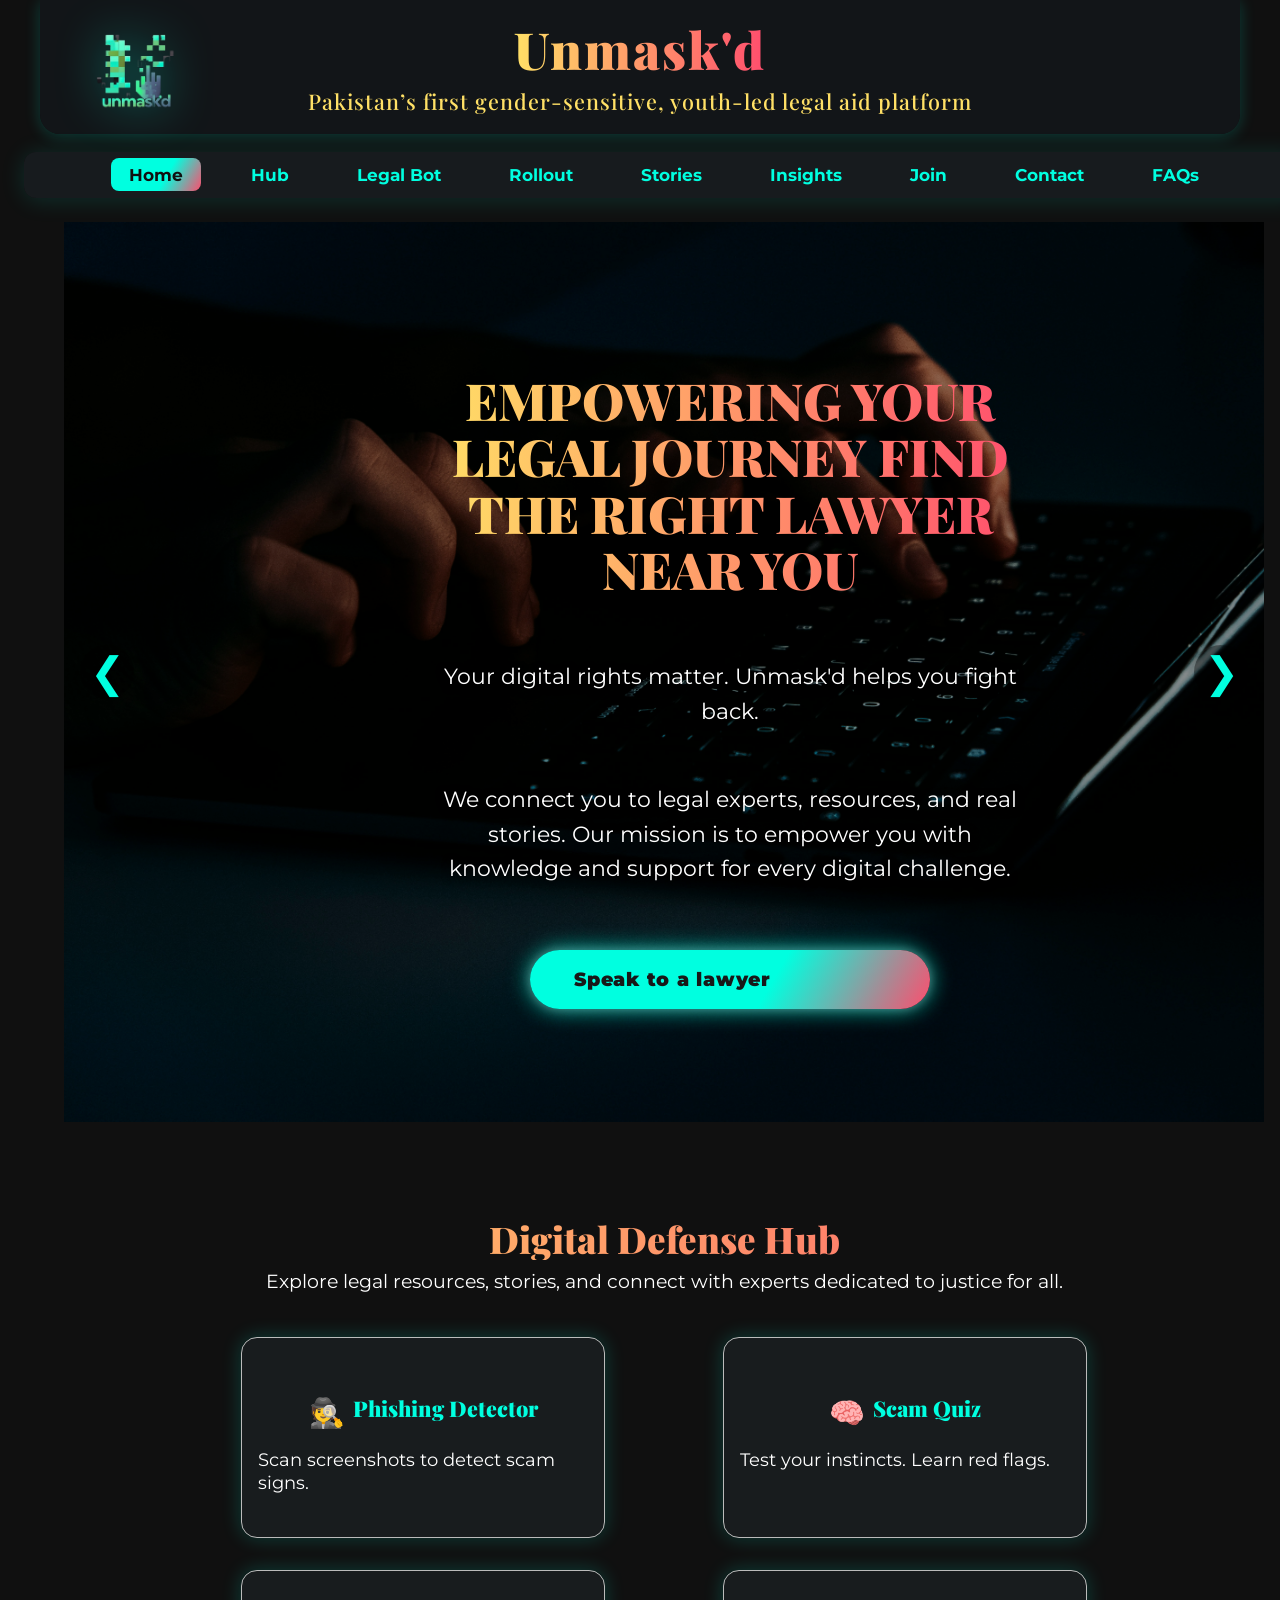
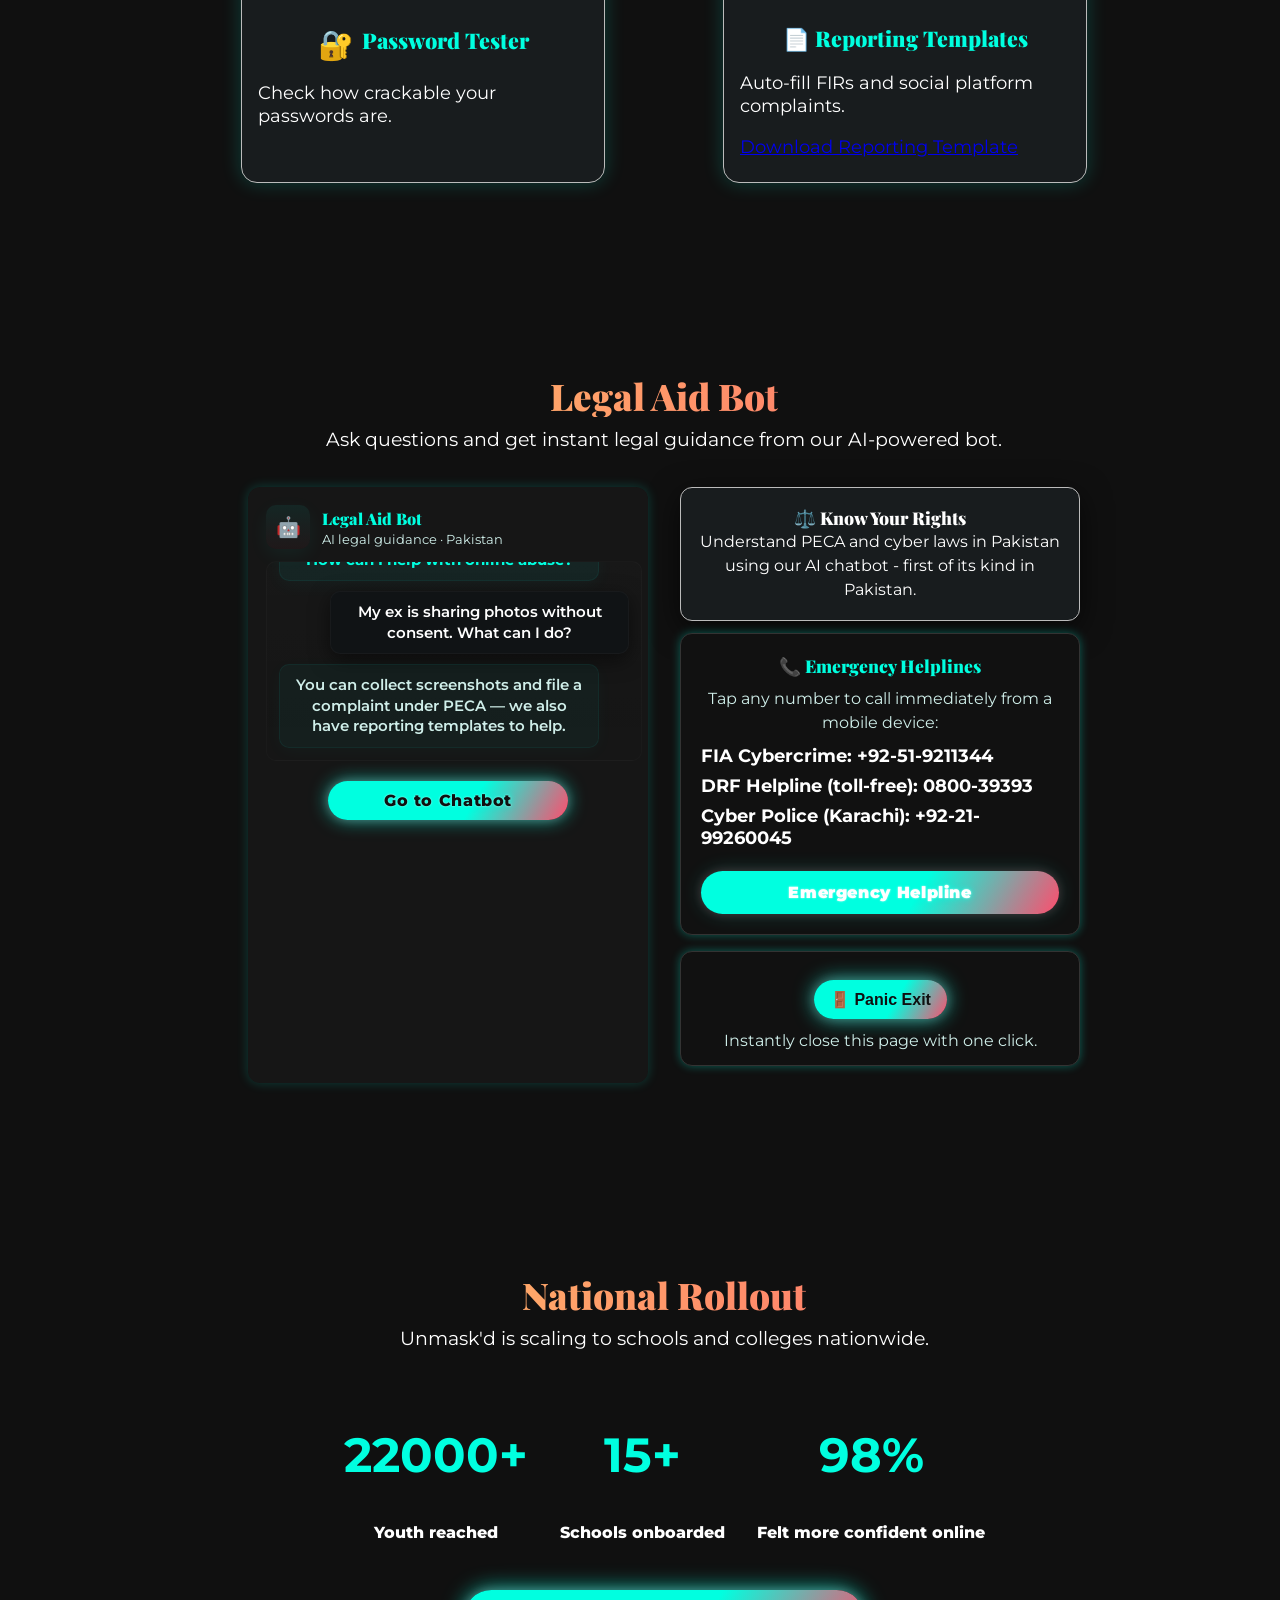
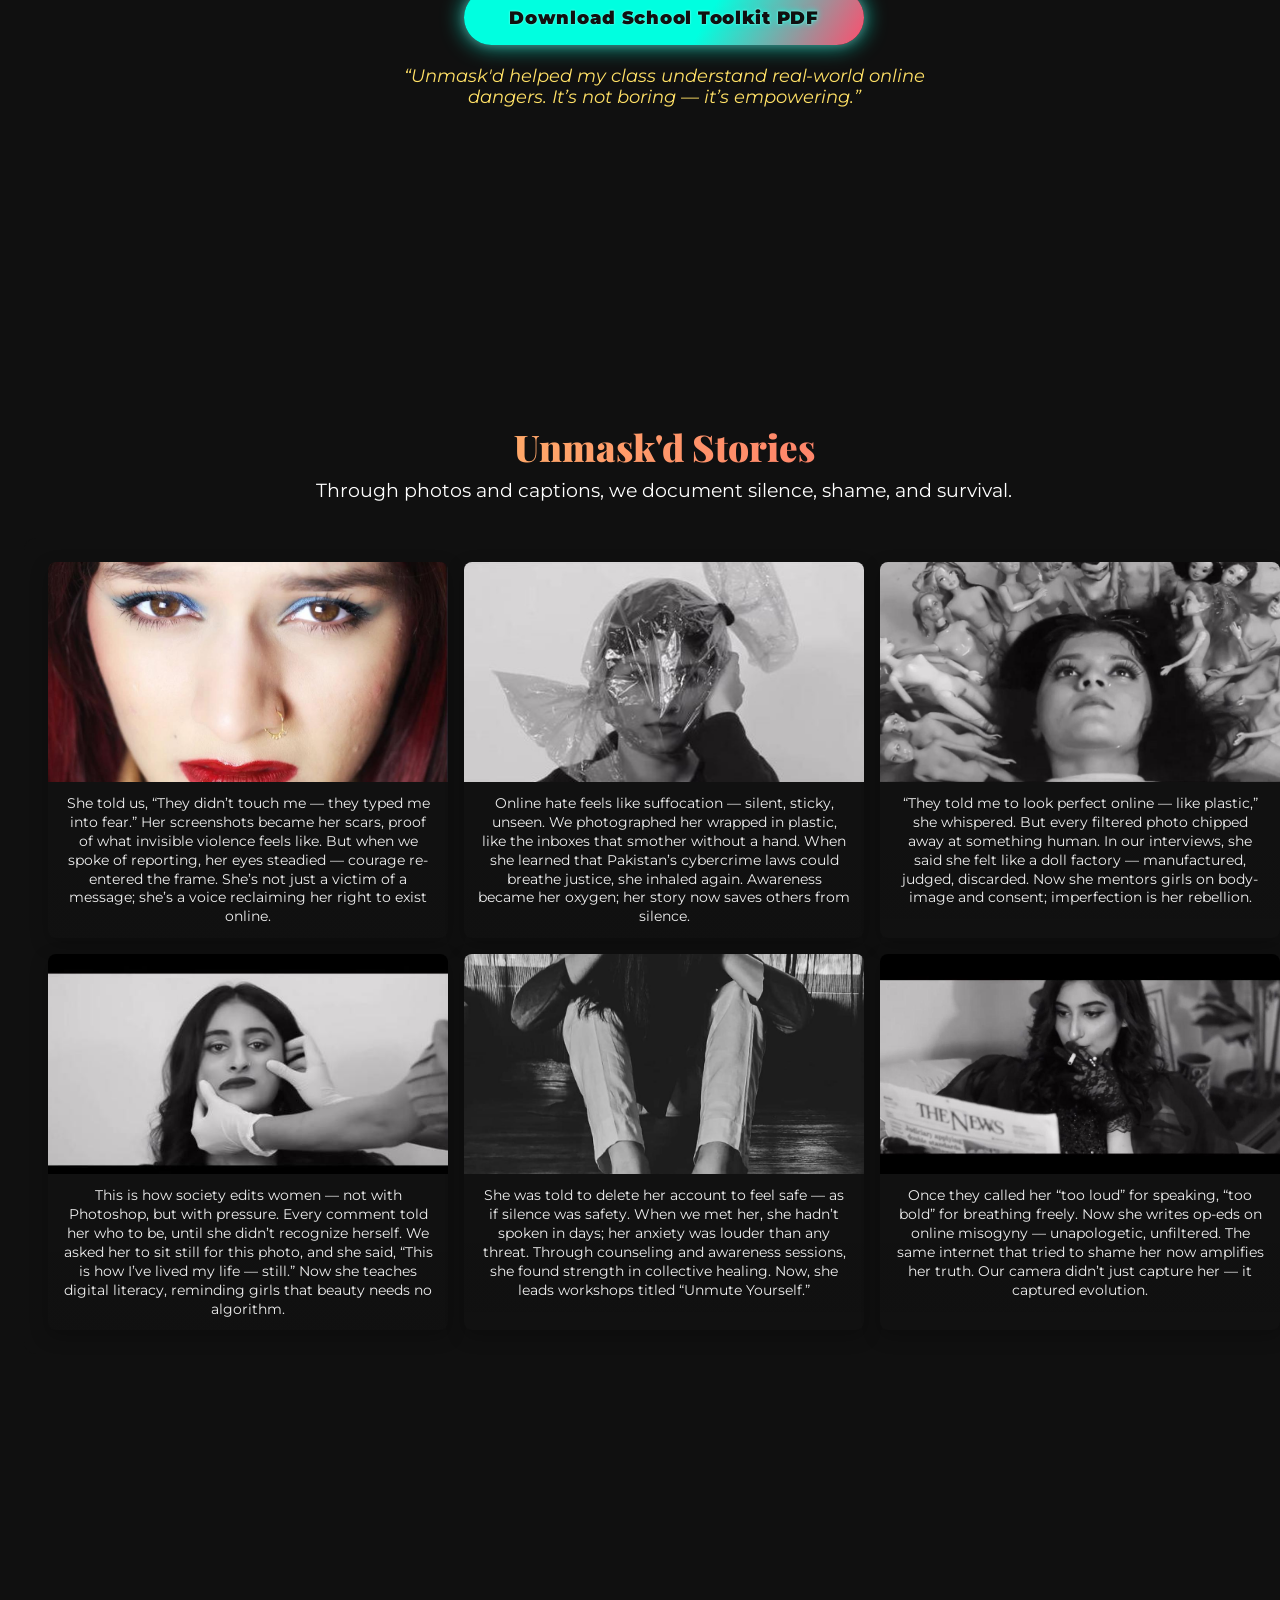
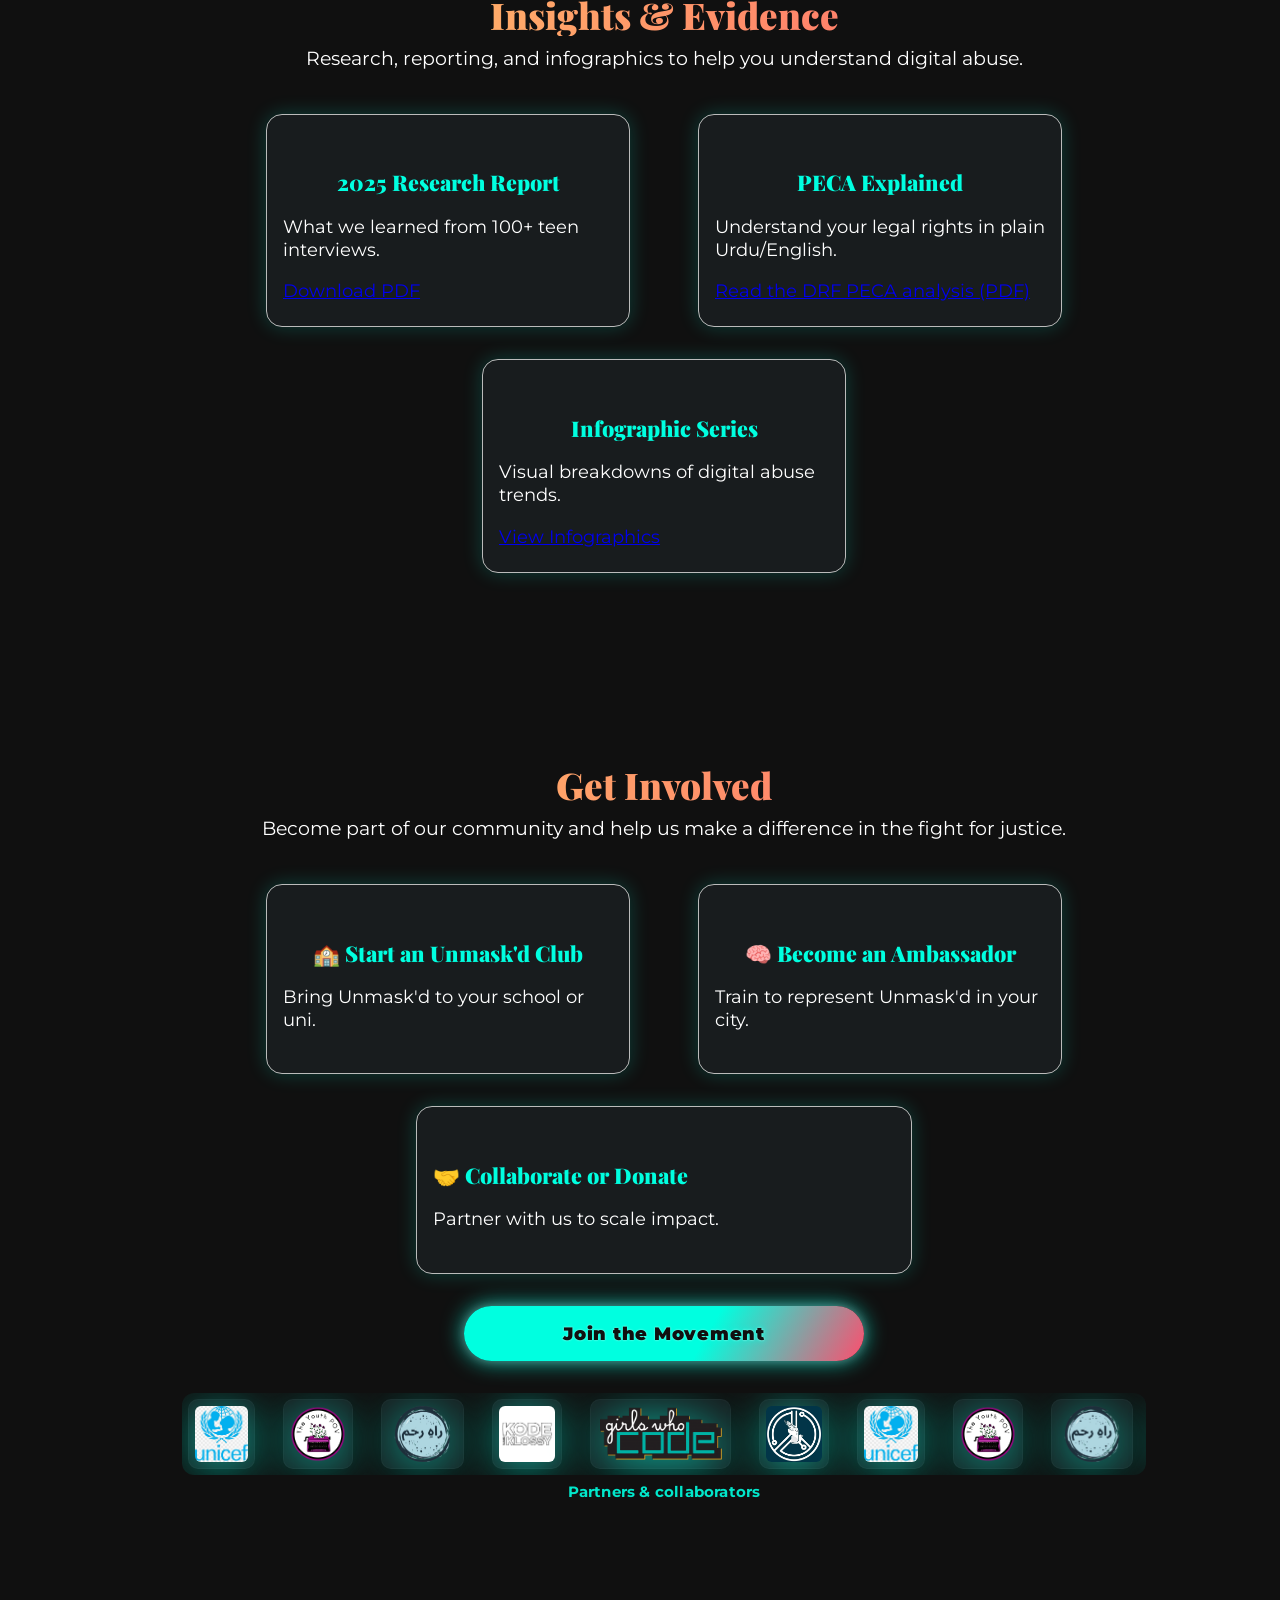
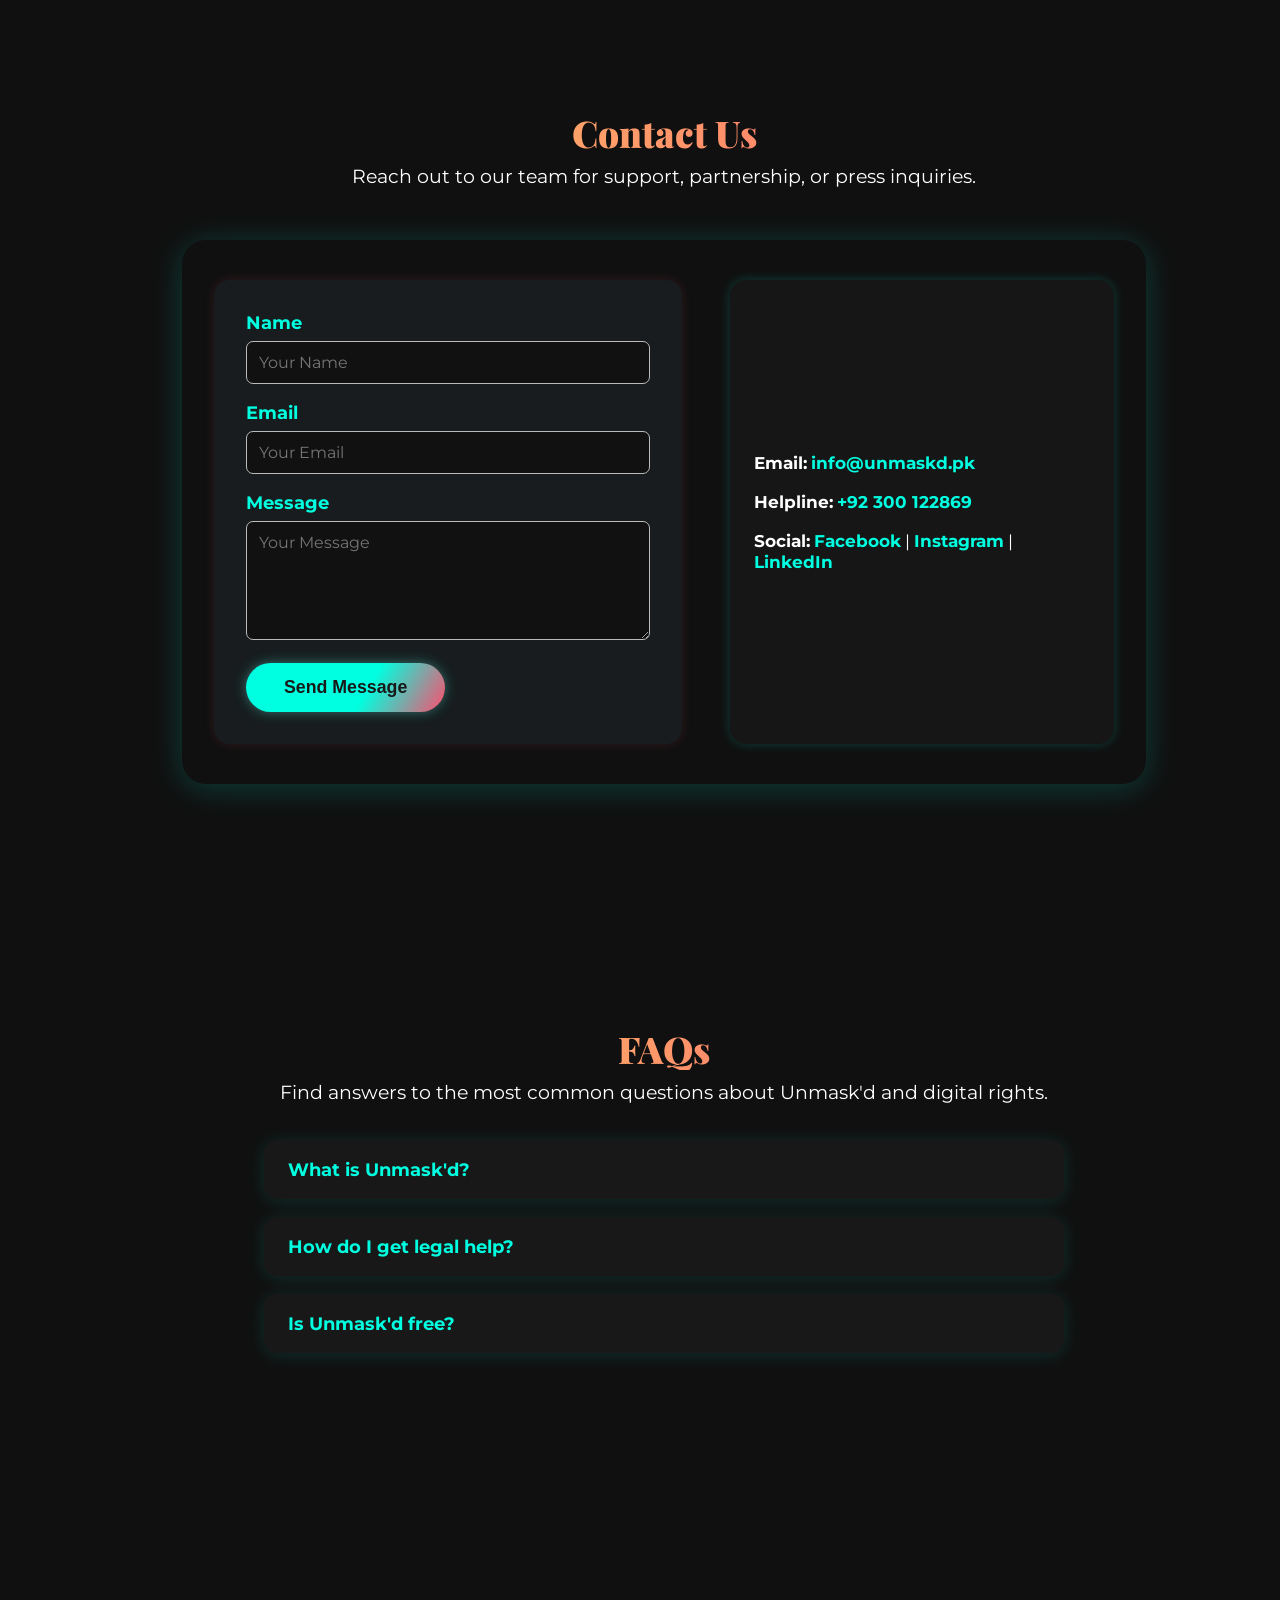
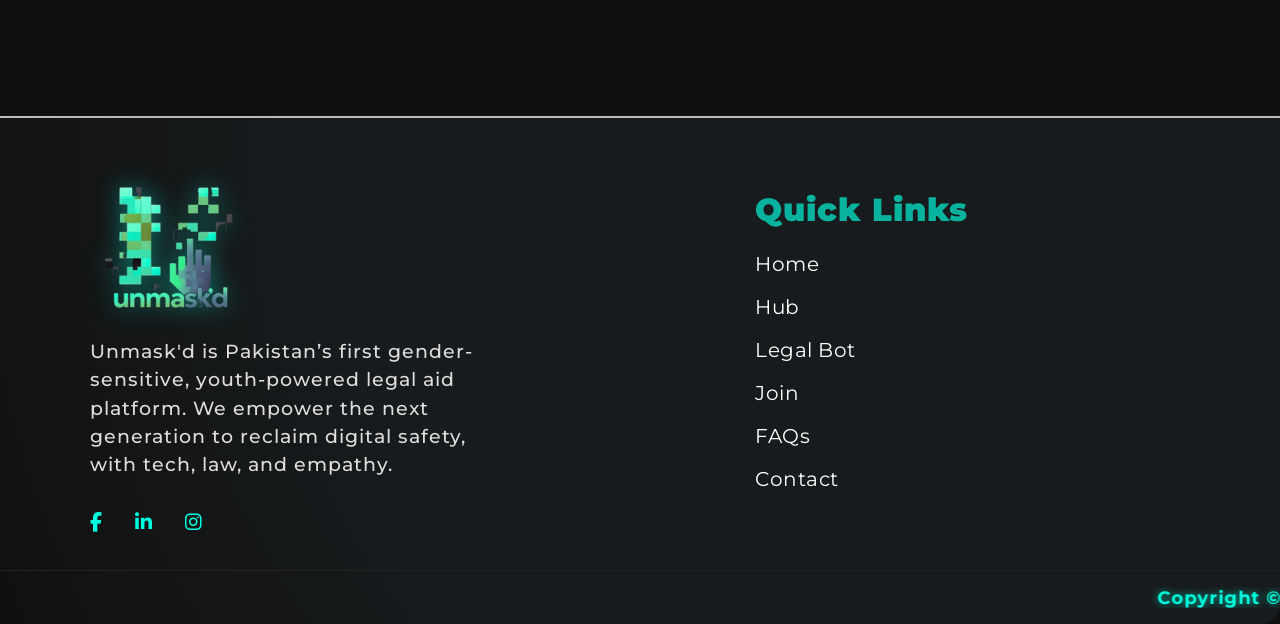
==== index.html @ ed6c78fd "Update index.html" ====
<!DOCTYPE html>
<html lang="en">
<head>
  <meta charset="UTF-8">
  <title>Unmask'd — Pakistan's Youth Legal Aid Platform</title>
  <meta name="viewport" content="width=device-width, initial-scale=1.0">
  <meta name="description" content="Unmask'd is Pakistan’s first gender-sensitive, youth-powered legal aid platform fighting online abuse through tools, law, and empathy.">
  <link href="https://fonts.googleapis.com/css2?family=Montserrat:wght@900;700&family=Open+Sans:wght@400;700&family=Playfair+Display:wght@700;900&display=swap" rel="stylesheet">
  <link rel="stylesheet" href="style.css">
  <link rel="icon" type="image/png" href="favicon.png">
  <link rel="stylesheet" href="https://cdnjs.cloudflare.com/ajax/libs/font-awesome/6.4.0/css/all.min.css">

  <!-- Inline styles for the Stories gallery & lightbox (keeps changes local to this file) -->
  <style>
    /* Gallery grid (3x3 visual layout but with however many items provided) */
    .story-gallery {
      margin: 24px 0 48px;
    }
    .gallery-grid {
      display: grid;
      grid-template-columns: repeat(3, 1fr);
      gap: 16px;
      align-items: stretch;
    }
    .gallery-item {
      background: #111;
      color: #fff;
      border-radius: 8px;
      overflow: hidden;
      display: flex;
      flex-direction: column;
      box-shadow: 0 6px 18px rgba(0,0,0,0.25);
    }
    .gallery-thumb {
      display: block;
      width: 100%;
      height: 220px;
      object-fit: cover;
      cursor: zoom-in;
      background: #222;
    }
    .gallery-caption {
      padding: 12px 14px;
      font-size: 14px;
      line-height: 1.35;
      background: linear-gradient(180deg, rgba(0,0,0,0.02), rgba(0,0,0,0.04));
      color: #eee;
    }
    .gallery-item .meta {
      margin-top: 8px;
      font-size: 13px;
      color: #dcdcdc;
    }

    /* Lightbox/modal */
    .gallery-modal {
      position: fixed;
      inset: 0;
      display: none;
      align-items: center;
      justify-content: center;
      background: rgba(0,0,0,0.85);
      z-index: 1200;
      padding: 24px;
    }
    .gallery-modal.show { display: flex; }
    .gallery-modal-content {
      max-width: 1100px;
      width: 100%;
      background: #0b0b0b;
      border-radius: 10px;
      overflow: hidden;
      box-shadow: 0 10px 40px rgba(0,0,0,0.6);
      color: #fff;
      display: flex;
      flex-direction: column;
      max-height: 92vh;
    }
    .gallery-modal-media {
      background: #000;
      display: flex;
      align-items: center;
      justify-content: center;
      flex: 1 1 auto;
      min-height: 320px;
    }
    .gallery-modal-media img {
      max-width: 100%;
      max-height: 80vh;
      object-fit: contain;
      display: block;
    }
    .gallery-modal-footer {
      padding: 14px 16px;
      background: linear-gradient(180deg, rgba(255,255,255,0.02), rgba(255,255,255,0.01));
      display: flex;
      align-items: center;
      justify-content: space-between;
      gap: 12px;
    }
    .gallery-modal-caption {
      font-size: 15px;
      line-height: 1.4;
      color: #f3f3f3;
      flex: 1 1 auto;
    }
    .gallery-modal-controls {
      display: flex;
      align-items: center;
      gap: 8px;
    }
    .btn-ghost {
      background: transparent;
      border: 1px solid rgba(255,255,255,0.08);
      color: #fff;
      padding: 8px 10px;
      border-radius: 6px;
      cursor: pointer;
      font-size: 14px;
    }
    .btn-ghost:focus { outline: 2px solid #9bd3ff; outline-offset: 2px; }

    @media (max-width: 900px) {
      .gallery-thumb { height: 160px; }
      .gallery-grid { gap: 12px; }
    }
    @media (max-width: 640px) {
      .gallery-grid { grid-template-columns: repeat(1, 1fr); }
      .gallery-thumb { height: 260px; }
    }
  </style>
</head>
<body>
  <!-- HEADER -->
  <header class="byteback-header">
    <img src="images/new logo.png" alt="Unmask'd Logo" class="header-logo">
    <div class="header-title-block">
      <div class="header-title">
        <span class="title-gradient">Unmask'd</span>
      </div>
      <div class="header-tagline">
        Pakistan’s first gender-sensitive, youth-led legal aid platform
      </div>
    </div>
  </header>

  <div class="container">
    <nav>
      <ul>
        <li><a href="#home" class="active">Home</a></li>
        <li><a href="#hub">Hub</a></li>
        <li><a href="#legal">Legal Bot</a></li>
        <li><a href="#rollout">Rollout</a></li>
        <li><a href="#stories">Stories</a></li>
        <li><a href="#insights">Insights</a></li>
        <li><a href="#join">Join</a></li>
        <li><a href="#contact">Contact</a></li>
        <li><a href="#faqs">FAQs</a></li>
      </ul>
    </nav>

    <!-- HERO SLIDESHOW SECTION -->
    <section id="home" class="hero-slideshow-section">
      <div class="hero-slideshow" aria-roledescription="carousel">
        <div class="hero-slide active" role="group" aria-label="slide 1">
          <div class="slide-bg" style="background-image: url('images/keyboard.jpg');"></div>
          <div class="slide-content">
            <h1 class="slide-title glide-bottom">EMPOWERING YOUR LEGAL JOURNEY FIND THE RIGHT LAWYER NEAR YOU</h1>
            <p class="slide-desc glide-bottom">Your digital rights matter. Unmask'd helps you fight back.</p>
            <p class="slide-desc glide-bottom">We connect you to legal experts, resources, and real stories. Our mission is to empower you with knowledge and support for every digital challenge.</p>
            <a href="#legal" class="slide-cta glide-bottom">Speak to a lawyer</a>
          </div>
        </div>

        <div class="hero-slide" role="group" aria-label="slide 2">
          <div class="slide-bg" style="background-image: url('images/hacker.jpg');"></div>
          <div class="slide-content">
            <h1 class="slide-title glide-bottom">JUSTICE FOR ALL SUPPORT FOR THE VULNERABLE</h1>
            <p class="slide-desc glide-bottom">Our Legal Bot is here to help you 24/7.</p>
            <p class="slide-desc glide-bottom">Unmask'd ensures every voice is heard and every concern is addressed, no matter your background.</p>
            <a href="#hub" class="slide-cta glide-bottom">Visit the Defense Hub</a>
          </div>
        </div>

        <div class="hero-slide" role="group" aria-label="slide 3">
          <div class="slide-bg" style="background-image: url('images/slut.jpg');"></div>
          <div class="slide-content">
            <h1 class="slide-title glide-bottom">CONNECT WITH EXPERTS GET FREE LEGAL HELP</h1>
            <p class="slide-desc glide-bottom">We support you through empathy, not judgment.</p>
            <p class="slide-desc glide-bottom">Whether it's cyber harassment or digital fraud, Unmask'd is by your side.</p>
            <a href="#legal" class="slide-cta glide-bottom">Use the Legal Aid Bot</a>
          </div>
        </div>

        <div class="hero-slide" role="group" aria-label="slide 4">
          <div class="slide-bg" style="background-image: url('images/harassment.jpg');"></div>
          <div class="slide-content">
            <h1 class="slide-title glide-bottom">TAKE ACTION TODAY DEFEND YOUR RIGHTS</h1>
            <p class="slide-desc glide-bottom">You are not alone. Get the support you deserve.</p>
            <p class="slide-desc glide-bottom">Our community stands strong together, fighting for justice and digital safety.</p>
            <a href="#join" class="slide-cta glide-bottom">Get Help</a>
          </div>
        </div>

        <button class="slide-arrow prev" aria-label="Previous slide">&#10094;</button>
        <button class="slide-arrow next" aria-label="Next slide">&#10095;</button>
      </div>
    </section>
    <!-- END HERO -->

    <!-- Digital Defense Hub -->
    <section id="hub">
      <h1 class="main-heading glide-bottom">Digital Defense Hub</h1>
      <div class="hero-intro-wide glide-bottom">Explore legal resources, stories, and connect with experts dedicated to justice for all.</div>
      <div class="tool-card-grid four">
        <a href="https://ctrlaltsafephish.streamlit.app/" target="_blank" rel="noopener noreferrer" class="tool-card-link" aria-label="Open Phishing Detector (external)">
          <h3><span class="icon">🕵️</span>Phishing Detector</h3>
          <p>Scan screenshots to detect scam signs.</p>
        </a>
        <a href="https://zehrahminal.github.io/Unmask-d-Quiz/" target="_blank" rel="noopener noreferrer" class="tool-card-link" aria-label="Open Scam Quiz (external)">
          <h3><span class="icon">🧠</span>Scam Quiz</h3>
          <p>Test your instincts. Learn red flags.</p>
        </a>
<!-- Replace the existing Password Tester card -->
<a href="passwordtester.html" class="tool-card-link" aria-label="Open Password Tester">
  <h3><span class="icon">🔐</span>Password Tester</h3>
  <p>Check how crackable your passwords are.</p>
</a>        <div class="tool-card">
          <h3>📄 Reporting Templates</h3>
          <p>Auto-fill FIRs and social platform complaints.</p>
          <a href="Unmask%E2%80%99d%20Reporting%20Template.pdf"
             download="Unmask’d Reporting Template.pdf"
             class="download-btn">
            Download Reporting Template
          </a>
        </div>
      </div>
    </section>

    <!-- Legal Aid Bot -->
    <section id="legal">
      <h1 class="main-heading glide-bottom">Legal Aid Bot</h1>
      <div class="hero-intro-wide glide-bottom">Ask questions and get instant legal guidance from our AI-powered bot.</div>
      <div style="display:flex; flex-wrap:wrap; gap:32px; justify-content:center;">
<!-- Replace the original placeholder div:
     <div style="flex:1;min-width:280px;max-width:400px;background:#161616;border-radius:12px;padding:20px;box-shadow:0 0 12px #00ffe033;text-align:center;">[Chatbot Placeholder]</div>
     with the block below (keeps the same outer sizing so it fits exactly). -->
<div class="chatbot-preview glide-bottom" aria-label="Legal Aid Chatbot preview" style="flex:1;min-width:280px;max-width:400px;background:#161616;border-radius:12px;padding:12px;box-shadow:0 0 12px #00ffe033;text-align:center;box-sizing:border-box;">
  <div class="chatbot-header" aria-hidden="true" style="display:flex;align-items:center;gap:12px;width:100%;padding:6px 6px 2px 6px;box-sizing:border-box;">
    <div class="chatbot-avatar" aria-hidden="true">🤖</div>
    <div style="text-align:left;flex:1;">
      <div style="font-family:var(--ivy-serif);font-weight:900;color:var(--neon-mint);font-size:1rem;">Legal Aid Bot</div>
      <div style="font-size:0.82rem;color:#cfeee9;margin-top:2px;">AI legal guidance · Pakistan</div>
    </div>
  </div>

  <div class="chatbot-window" role="region" aria-label="Chat preview" style="margin:10px 6px;padding:12px;background:linear-gradient(180deg, rgba(255,255,255,0.01), rgba(255,255,255,0.00));border-radius:10px;border:1px solid rgba(255,255,255,0.02);width:100%;height:200px;box-sizing:border-box;overflow:hidden;">
    <div class="chatbot-messages" aria-hidden="true" style="display:flex;flex-direction:column;gap:10px;height:100%;justify-content:flex-end;">
      <div class="chatbot-message bot" style="display:flex;justify-content:flex-start;">
        <div class="msg" style="max-width:84%;background:rgba(0,255,224,0.06);border:1px solid rgba(0,255,224,0.06);padding:10px 12px;border-radius:10px;color:var(--neon-mint);font-weight:700;font-family:var(--ivy-sans);box-shadow:0 4px 18px rgba(0,255,224,0.04);">
          Hello — I’m Unmask'd Legal Aid Bot. How can I help with online abuse?
        </div>
      </div>

      <div class="chatbot-message user" style="display:flex;justify-content:flex-end;">
        <div class="msg" style="max-width:78%;background:#101315;border:1px solid rgba(255,255,255,0.03);padding:10px 12px;border-radius:10px;color:#fff;font-weight:600;font-family:var(--ivy-sans);box-shadow:0 6px 20px rgba(0,0,0,0.5);">
          My ex is sharing photos without consent. What can I do?
        </div>
      </div>

      <div class="chatbot-message bot" style="display:flex;justify-content:flex-start;">
        <div class="msg" style="max-width:84%;background:rgba(0,255,224,0.04);border:1px solid rgba(0,255,224,0.06);padding:10px 12px;border-radius:10px;color:var(--muted, #cfeee9);font-weight:600;font-family:var(--ivy-sans);box-shadow:0 4px 18px rgba(0,255,224,0.03);">
          You can collect screenshots and file a complaint under PECA — we also have reporting templates to help.
        </div>
      </div>
    </div>
  </div>

  <a class="chatbot-cta hero-btn-neon" href="https://zehrahminall.pythonanywhere.com/" target="_blank" rel="noopener noreferrer" style="display:inline-block;margin:10px auto 6px;max-width:240px;width:86%;padding:10px 14px;font-size:0.98rem;">Go to Chatbot</a>
</div>
        <div style="flex:1;min-width:280px;max-width:400px;">
<!-- Replace the existing Know Your Rights info-card in the #legal section with this anchor-card.
     This makes the whole card link to the FIA Cybercrime Portal and opens in a new tab. -->
<a href="https://complaint.fia.gov.pk/" target="_blank" rel="noopener noreferrer" class="info-card know-rights" aria-label="Open FIA Cybercrime Portal">
  <h4 class="glide-bottom">⚖️ Know Your Rights</h4>
  <p>Understand PECA and cyber laws in Pakistan using our AI chatbot - first of its kind in Pakistan.</p>
</a>
          <!-- Emergency Helplines (clickable tel: links) -->
          <div class="info-card helplines-card">
            <h4 class="glide-bottom">📞 Emergency Helplines</h4>
            <p>Tap any number to call immediately from a mobile device:</p>

            <ul class="helpline-list">
              <li><a href="tel:+92519211344" aria-label="Call FIA Cybercrime">FIA Cybercrime: +92-51-9211344</a></li>
              <li>
                <a href="tel:080039393" aria-label="Call DRF Helpline (toll free)">DRF Helpline (toll-free): 0800-39393</a>
              </li>
              <li><a href="tel:+922199260045" aria-label="Call Cyber Police Karachi">Cyber Police (Karachi): +92-21-99260045</a></li>
            </ul>

            <a href="tel:+92519211344" class="hero-btn-neon helpline-cta" aria-label="Call FIA Cybercrime now">Emergency Helpline</a>
          </div>

          <!-- Panic Exit -->
          <div class="info-card panic-card">
            <button id="panicExitBtn" class="panic-btn glide-bottom" title="Instantly exit this page">🚪 Panic Exit</button>
            <p>Instantly close this page with one click.</p>
          </div>
        </div>
      </div>
    </section>

    <!-- Rollout -->
    <section id="rollout">
      <h1 class="main-heading glide-bottom">National Rollout</h1>
      <div class="hero-intro-wide glide-bottom">Unmask'd is scaling to schools and colleges nationwide.</div>
      <div class="impact-stats">
        <div class="stat-block">
  <h2 class="glide-bottom"><span class="count-up" data-target="22000">0</span>+</h2>
  <p>Youth reached</p>
</div>

<div class="stat-block">
  <h2 class="glide-bottom"><span class="count-up" data-target="15">0</span>+</h2>
  <p>Schools onboarded</p>
</div>

<div class="stat-block">
  <h2 class="glide-bottom"><span class="count-up" data-target="98">0</span>%</h2>
  <p>Felt more confident online</p>
</div>

      </div>
      <a href="Unmask%27d%20Toolkit.pdf" download="Unmask'd Toolkit.pdf" class="hero-btn-neon glide-bottom">Download School Toolkit PDF</a>
      <div class="testimonial glide-bottom">“Unmask'd helped my class understand real-world online dangers. It’s not boring — it’s empowering.”</div>
    </section>

    <!-- Stories -->
    <section id="stories">
      <h1 class="main-heading glide-bottom">Unmask'd Stories</h1>
      <div class="hero-intro-wide glide-bottom">Through photos and captions, we document silence, shame, and survival.</div>

      <!-- Gallery grid - order follows the images & captions provided (six items) -->
      <div class="story-gallery glide-bottom" aria-label="Unmask'd Stories gallery">
        <div class="gallery-grid" role="list">
          <!-- 1 -->
          <div class="gallery-item" role="listitem">
            <img class="gallery-thumb" src="images/affected.jpeg" alt="Her screenshots became her scars" data-index="0" />
            <div class="gallery-caption">
              She told us, “They didn’t touch me — they typed me into fear.”
              Her screenshots became her scars, proof of what invisible violence feels like.
              But when we spoke of reporting, her eyes steadied — courage re-entered the frame.
              She’s not just a victim of a message; she’s a voice reclaiming her right to exist online.
            </div>
          </div>

          <!-- 2 (space in filename URL-encoded) -->
          <div class="gallery-item" role="listitem">
            <img class="gallery-thumb" src="images/candy%20wrapper.jpeg" alt="Photographed wrapped in plastic to show suffocation of online hate" data-index="1" />
            <div class="gallery-caption">
              Online hate feels like suffocation — silent, sticky, unseen.
              We photographed her wrapped in plastic, like the inboxes that smother without a hand.
              When she learned that Pakistan’s cybercrime laws could breathe justice, she inhaled again.
              Awareness became her oxygen; her story now saves others from silence.
            </div>
          </div>

          <!-- 3 -->
          <div class="gallery-item" role="listitem">
            <img class="gallery-thumb" src="images/dolls.jpeg" alt="She felt like a manufactured doll" data-index="2" />
            <div class="gallery-caption">
              “They told me to look perfect online — like plastic,” she whispered.
              But every filtered photo chipped away at something human.
              In our interviews, she said she felt like a doll factory — manufactured, judged, discarded.
              Now she mentors girls on body-image and consent; imperfection is her rebellion.
            </div>
          </div>

          <!-- 4 -->
          <div class="gallery-item" role="listitem">
            <img class="gallery-thumb" src="images/during.jpeg" alt="This is how society edits women" data-index="3" />
            <div class="gallery-caption">
              This is how society edits women — not with Photoshop, but with pressure.
              Every comment told her who to be, until she didn’t recognize herself.
              We asked her to sit still for this photo, and she said, “This is how I’ve lived my life — still.”
              Now she teaches digital literacy, reminding girls that beauty needs no algorithm.
            </div>
          </div>

          <!-- 5 (space in filename URL-encoded) -->
          <div class="gallery-item" role="listitem">
            <img class="gallery-thumb" src="images/affected%202.jpeg" alt="She was told to delete her account to feel safe" data-index="4" />
            <div class="gallery-caption">
              She was told to delete her account to feel safe — as if silence was safety.
              When we met her, she hadn’t spoken in days; her anxiety was louder than any threat.
              Through counseling and awareness sessions, she found strength in collective healing.
              Now, she leads workshops titled “Unmute Yourself.”
            </div>
          </div>

          <!-- 6 -->
          <div class="gallery-item" role="listitem">
            <img class="gallery-thumb" src="images/feminist.jpeg" alt="She now writes op-eds on online misogyny" data-index="5" />
            <div class="gallery-caption">
              Once they called her “too loud” for speaking, “too bold” for breathing freely.
              Now she writes op-eds on online misogyny — unapologetic, unfiltered.
              The same internet that tried to shame her now amplifies her truth.
              Our camera didn’t just capture her — it captured evolution.
            </div>
          </div>
        </div>
      </div>
    </section>

    <!-- Insights -->
    <section id="insights">
      <h1 class="main-heading glide-bottom">Insights & Evidence</h1>
      <div class="hero-intro-wide glide-bottom">Research, reporting, and infographics to help you understand digital abuse.</div>

      <div class="tool-card-grid four">
        <div class="tool-card">
          <h3>2025 Research Report</h3>
          <p>What we learned from 100+ teen interviews.</p>
          <a href="Unmask%27d%20Research.pdf" download="Unmask'd Research.pdf" class="download-btn">Download PDF</a>
        </div>

        <div class="tool-card">
          <h3>PECA Explained</h3>
          <p>Understand your legal rights in plain Urdu/English.</p>
          <a href="https://digitalrightsfoundation.pk/wp-content/uploads/2025/01/The-Prevention-of-Electronic-Crimes-Amendment-Act-2025-DRF-Analysis-and-Recommendations.pdf?utm_source=chatgpt.com"
             target="_blank"
             rel="noopener noreferrer"
             class="download-btn"
             aria-label="Open DRF PECA analysis in a new tab">
            Read the DRF PECA analysis (PDF)
          </a>
        </div>

        <div class="tool-card">
          <h3>Infographic Series</h3>
          <p>Visual breakdowns of digital abuse trends.</p>
          <a href="infographics.html" class="download-btn" aria-label="Open Infographic Series">View Infographics</a>
        </div>
      </div>
    </section>

    <!-- Join -->
    <section id="join">
      <h1 class="main-heading glide-bottom">Get Involved</h1>
      <div class="hero-intro-wide glide-bottom">Become part of our community and help us make a difference in the fight for justice.</div>
      <div class="tool-card-grid triangle">
        <a href="https://docs.google.com/forms/d/e/1FAIpQLSeHVnkwS9bU1yaFkNqJnKTlHVuwZWlHzoc5NkxWtFYgAw2k7A/viewform?usp=preview"
           target="_blank"
           rel="noopener noreferrer"
           class="tool-card-link"
           aria-label="Start an Unmask'd Club — open sign-up form">
          <h3>🏫 Start an Unmask'd Club</h3>
          <p>Bring Unmask'd to your school or uni.</p>
        </a>

        <a href="https://docs.google.com/forms/d/e/1FAIpQLSeZwZD31Wnuz2pZQnbVSZn41lEJVFe0YtgJaivRZqj8x1_q2A/viewform?usp=publish-editor"
           target="_blank"
           rel="noopener noreferrer"
           class="tool-card-link"
           aria-label="Become an Ambassador — open sign-up form">
          <h3>🧠 Become an Ambassador</h3>
          <p>Train to represent Unmask'd in your city.</p>
        </a>

        <!-- Donate button: opens modal -->
        <a href="#" id="donateBtn" class="tool-card-link" role="button" aria-haspopup="dialog" aria-controls="donateModal">
          <h3>🤝 Collaborate or Donate</h3>
          <p>Partner with us to scale impact.</p>
        </a>
      </div>

      <a href="#contact" class="hero-btn-neon glide-bottom">Join the Movement</a>
      <!-- Insert this block directly below the "Join the Movement" anchor inside the #join section -->
<div class="partner-marquee-wrap glide-bottom" aria-label="Partners we've worked with" role="region">
  <div class="partner-marquee" role="list" aria-hidden="false">
    <div class="marquee-track" aria-hidden="true">
      <!-- first sequence -->
      <div class="marquee-item" role="listitem"><img src="images/unicef.jpeg" alt="UNICEF" loading="lazy"></div>
      <div class="marquee-item" role="listitem"><img src="images/typ.png" alt="TYP" loading="lazy"></div>
      <div class="marquee-item" role="listitem"><img src="images/raahe raham logo.png" alt="Raahe Raham" loading="lazy"></div>
      <div class="marquee-item" role="listitem"><img src="images/kwk.png" alt="KWK" loading="lazy"></div>
      <div class="marquee-item" role="listitem"><img src="images/gwc.png" alt="GWC" loading="lazy"></div>
      <div class="marquee-item" role="listitem"><img src="images/cyber peace.jpg" alt="Cyber Peace" loading="lazy"></div>

      <!-- duplicate sequence for seamless looping -->
      <div class="marquee-item" role="listitem"><img src="images/unicef.jpeg" alt="UNICEF" loading="lazy"></div>
      <div class="marquee-item" role="listitem"><img src="images/typ.png" alt="TYP" loading="lazy"></div>
      <div class="marquee-item" role="listitem"><img src="images/raahe raham logo.png" alt="Raahe Raham" loading="lazy"></div>
      <div class="marquee-item" role="listitem"><img src="images/kwk.png" alt="KWK" loading="lazy"></div>
      <div class="marquee-item" role="listitem"><img src="images/gwc.png" alt="GWC" loading="lazy"></div>
      <div class="marquee-item" role="listitem"><img src="images/cyber peace.jpg" alt="Cyber Peace" loading="lazy"></div>
    </div>
  </div>

  <div class="marquee-caption" aria-hidden="true">Partners & collaborators</div>
</div>
    </section>

    <!-- Contact -->
    <section id="contact">
      <h1 class="main-heading glide-bottom">Contact Us</h1>
      <div class="hero-intro-wide glide-bottom">Reach out to our team for support, partnership, or press inquiries.</div>
      <div class="contact-wrap">
        <form class="contact-form">
          <label for="name">Name</label>
          <input type="text" id="name" name="name" placeholder="Your Name">
          <label for="email">Email</label>
          <input type="email" id="email" name="email" placeholder="Your Email">
          <label for="message">Message</label>
          <textarea id="message" name="message" rows="5" placeholder="Your Message"></textarea>
          <button type="submit">Send Message</button>
        </form>
        <div class="contact-info">
          <div><strong>Email:</strong> <a href="mailto:info@unmaskd.pk">info@unmaskd.pk</a></div>
          <div><strong>Helpline:</strong> <a href="tel:+92300122869">+92 300 122869</a></div>
          <div><strong>Social:</strong>
            <a href="https://facebook.com/unmaskd.pk" target="_blank">Facebook</a> |
            <a href="https://instagram.com/unmaskd.pk" target="_blank">Instagram</a> |
            <a href="https://linkedin.com/company/unmaskd" target="_blank">LinkedIn</a>
          </div>
        </div>
      </div>
    </section>

    <!-- FAQs -->
    <section id="faqs" class="faqs-section">
      <h1 class="main-heading glide-bottom">FAQs</h1>
      <div class="hero-intro-wide glide-bottom">Find answers to the most common questions about Unmask'd and digital rights.</div>
      <div class="faqs-list">
        <div class="faq-item">
          <button class="faq-question">What is Unmask'd?</button>
          <div class="faq-answer">Unmask'd is Pakistan’s first youth-powered, gender-sensitive legal aid platform for digital rights and online safety.</div>
        </div>
        <div class="faq-item">
          <button class="faq-question">How do I get legal help?</button>
          <div class="faq-answer">Use our Legal Aid Bot or connect with a verified expert through the Digital Defense Hub.</div>
        </div>
        <div class="faq-item">
          <button class="faq-question">Is Unmask'd free?</button>
          <div class="faq-answer">Yes, all our tools and resources are free for youth and vulnerable communities.</div>
        </div>
      </div>
    </section>

  </div> <!-- /.container -->

  <!-- FOOTER -->
  <footer class="unmaskd-footer">
    <div class="footer-main">
      <div class="footer-col left">
        <img src="images/new logo.png" alt="unmask'd Logo" class="footer-logo">
        <p class="footer-about">
          Unmask'd is Pakistan’s first gender-sensitive, youth-powered legal aid platform. We empower the next generation to reclaim digital safety, with tech, law, and empathy.
        </p>
        <div class="footer-socials">
          <a href="https://facebook.com/unmaskd.pk" target="_blank" aria-label="Facebook"><i class="fa-brands fa-facebook-f"></i></a>
          <a href="https://linkedin.com/company/unmaskd" target="_blank" aria-label="LinkedIn"><i class="fa-brands fa-linkedin-in"></i></a>
          <a href="https://instagram.com/unmaskd.pk" target="_blank" aria-label="Instagram"><i class="fa-brands fa-instagram"></i></a>
        </div>
      </div>

      <div class="footer-col right">
        <div class="footer-links-title">Quick Links</div>
        <ul class="footer-links">
          <li><a href="#home">Home</a></li>
          <li><a href="#hub">Hub</a></li>
          <li><a href="#legal">Legal Bot</a></li>
          <li><a href="#join">Join</a></li>
          <li><a href="#faqs">FAQs</a></li>
          <li><a href="#contact">Contact</a></li>
        </ul>
      </div>
    </div>

    <div class="footer-bottom-marquee">
      <marquee behavior="scroll" direction="left" scrollamount="4">
        Copyright © 2025 Unmask'd — Pakistan’s First Gender-Sensitive, Youth Legal Aid Platform
      </marquee>
    </div>
  </footer>

  <!-- Donation modal (placed at document end) -->
  <div id="donateModal" class="modal" role="dialog" aria-modal="true" aria-labelledby="donateTitle" aria-hidden="true">
    <div class="modal-overlay" data-close-modal></div>
    <div class="modal-content" role="document" tabindex="-1">
      <button type="button" class="modal-close" aria-label="Close donation dialog" data-close-modal>&times;</button>
      <div class="modal-body">
        <!-- Recommended filename: images/qr-code.png (no spaces) -->
        <img src="images/qr code.png" alt="Donation QR code" class="donation-qr" onerror="this.style.opacity=.5;console.warn('QR image load failed')">
        <h2 id="donateTitle">💖 Donate to Unmask’d</h2>
        <p class="donate-text">
          Scan this QR code with JazzCash/EasyPaisa app<br>
          <strong>OR send directly to:</strong> +92 344 8444413
        </p>
        <p class="donate-note">(This is a placeholder — actual QR coming soon!)</p>
      </div>
    </div>
  </div>

  <!-- Gallery lightbox modal -->
  <div id="galleryModal" class="gallery-modal" role="dialog" aria-modal="true" aria-hidden="true" aria-label="Image viewer">
    <div class="gallery-modal-content" role="document">
      <div class="gallery-modal-media" id="galleryMedia" tabindex="0">
        <img id="galleryImage" src="" alt="">
      </div>
      <div class="gallery-modal-footer">
        <div class="gallery-modal-caption" id="galleryCaption">Caption</div>
        <div class="gallery-modal-controls" aria-hidden="false">
          <button class="btn-ghost" id="prevBtn" aria-label="Previous image">&larr;</button>
          <button class="btn-ghost" id="nextBtn" aria-label="Next image">&rarr;</button>
          <button class="btn-ghost" id="closeGallery" aria-label="Close viewer">Close</button>
        </div>
      </div>
    </div>
  </div>

  <!-- Scripts: slideshow, scroll reveal, modal, panic, FAQ, contact, gallery -->
 <script src="script.js"></script>
</body>
</html>
---- style.css ----
:root {
  --window-border: #bbbbbb;
  --side-nav-bg: rgba(24, 28, 32, 0.93);
  --status-bg: #181c1eeb;
  --status-txt: #fff;
  --window-titlebar-bg: #131619ec;
  --window-titlebar-txt: #00ffe0;
  --gradient: linear-gradient(120deg, #00ffe0 60%, #ff4d6d 100%);
  --neon-mint: #00ffe0;
  --neon-mint-alpha: #00ffe0aa;
  --neon-pink: #ff4d6d;
  --neon-yellow: #ffe066;
  --ivy-serif: 'Playfair Display', Georgia, serif;
  --ivy-sans: 'Montserrat', 'Open Sans', Arial, sans-serif;
  --card-bg: #181c1e;
  --section-bg: #101010;
}

body {
  min-height: 100vh;
  margin: 0;
  background: var(--section-bg);
  color: #fff;
  font-family: var(--ivy-sans);
  font-size: 18px;
}

.container {
  width: 100vw;
  max-width: 100vw;
  margin: 0;
  padding: 0 24px;
  background: transparent;
}

header,
.unmaskd-header {
  position: relative;
  background: var(--window-titlebar-bg);
  color: var(--window-titlebar-txt);
  font-family: var(--ivy-serif);
  font-weight: 700;
  box-shadow: 0 2px 16px #00ffe033;
  border-radius: 0 0 20px 20px;
  padding: 38px 0 18px 0;
  min-height: 80px;
  max-width: 2000px;
  margin: 0 auto;
  display: flex;
  flex-direction: column;
  align-items: center;
}

.header-logo {
  position: static;
  left: unset;
  top: unset;
  transform: none;
  height: 90px;
  width: auto;
  margin: 0 auto 12px auto;
  display: block;
  filter: drop-shadow(0 0 24px #00ffe066);
  z-index: 2;
}

.header-title-block {
  display: flex;
  flex-direction: column;
  align-items: center;
  justify-content: center;
  width: 100%;
}

.header-title {
  display: flex;
  align-items: center;
  justify-content: center;
  margin: 0;
  font-size: 3.2rem;
  font-weight: 900;
  letter-spacing: 2px;
  text-align: center;
  flex-wrap: wrap;
  width: 100%;
  word-break: break-word;
  line-height: 1.1;
}

.title-gradient,
header .title-gradient,
.hero-title-glow,
h1,
.main-heading {
  background: linear-gradient(90deg, #ffe066, #ff4d6d, #00ffe0, #ffe066);
  background-size: 300% 300%;
  -webkit-background-clip: text;
  -webkit-text-fill-color: transparent;
  animation: titleGradientMove 6s ease-in-out infinite;
  font-weight: 900;
  text-align: center;
  word-break: break-word;
  line-height: 1.18;
}

.title-mint {
  color: #00ffe0;
  font-weight: 900;
  margin-left: 10px;
}

.header-tagline {
  font-size: 1.35rem;
  font-weight: 500;
  margin-top: 14px;
  color: #ffe066;
  letter-spacing: 1px;
  text-align: center;
  width: 100%;
  word-break: break-word;
}

@keyframes titleGradientMove {
  0% { background-position: 0% 50%; }
  50% { background-position: 100% 50%; }
  100% { background-position: 0% 50%; }
}

nav {
  background: var(--side-nav-bg);
  border-radius: 12px;
  box-shadow: 0 2px 24px #00ffe022;
  margin: 24px 0;
  padding: 12px 0;
  position: sticky;
  top: 0;
  z-index: 99;
}
nav ul {
  display: flex;
  gap: 32px;
  justify-content: center;
  list-style: none;
  margin: 0;
  padding: 0;
}
nav a {
  color: var(--neon-mint);
  font-weight: 700;
  text-decoration: none;
  font-size: 1.08rem;
  padding: 6px 18px;
  border-radius: 8px;
  transition: background 0.18s, color 0.18s;
}
nav a:hover,
nav a.active {
  background: var(--gradient);
  color: #101010;
}

section {
  min-height: 80vh;
  padding: 64px 0;
  box-sizing: border-box;
  background: transparent;
  opacity: 0;
  transform: translateY(60px) scale(0.98);
  transition: opacity 0.7s cubic-bezier(.45, .05, .55, .95), transform 0.7s cubic-bezier(.45, .05, .55, .95);
  margin-bottom: 32px;
  border-radius: 0;
  box-shadow: none;
  text-align: center;
  width: 100%;
  word-break: break-word;
}
section.visible {
  opacity: 1;
  transform: translateY(0) scale(1);
}

h1,
.main-heading {
  font-family: var(--ivy-serif);
  font-size: 2.3rem;
  font-weight: 900;
  margin-bottom: 0.2em;
  text-align: center;
  width: 100%;
  word-break: break-word;
  line-height: 1.18;
}

/* TRIANGLE GRID FOR TOOL CARDS (2 top, 1 below centered) */
.tool-card-grid.triangle {
  display: grid;
  grid-template-columns: 1fr 1fr;
  grid-template-rows: auto auto;
  gap: 32px 64px;
  justify-content: center;
  align-items: stretch;
  margin: 40px auto 0 auto;
  max-width: 800px;
  width: 100%;
}
.tool-card-grid.triangle .tool-card:nth-child(3) {
  grid-column: 1 / 3;
  margin: 0 auto !important;
  justify-self: center;
  width: 60%;
  max-width: 330px;
}

@media (max-width: 900px) {
  .tool-card-grid.triangle {
    gap: 24px 16px;
    max-width: 98vw;
  }
  .tool-card-grid.triangle .tool-card:nth-child(3) {
    width: 80%;
  }
}
@media (max-width: 700px) {
  .tool-card-grid.triangle {
    grid-template-columns: 1fr;
    grid-template-rows: auto;
  }
  .tool-card-grid.triangle .tool-card {
    width: 100% !important;
    max-width: 98vw;
  }
  .tool-card-grid.triangle .tool-card:nth-child(3) {
    margin: 0 !important;
    width: 100% !important;
  }
}

/* GRID FOR FOUR CARDS (Digital Defense Hub) */
.tool-card-grid.four {
  display: grid;
  grid-template-columns: 1fr 1fr;
  gap: 32px 64px;
  justify-content: center;
  align-items: stretch;
  margin: 40px auto 0 auto;
  max-width: 900px;
  width: 100%;
}
@media (max-width: 700px) {
  .tool-card-grid.four {
    grid-template-columns: 1fr;
    gap: 24px 0;
    max-width: 98vw;
  }
}

/* CARD BASE STYLING */
.tool-card, .tool-card-link {
  background: var(--card-bg);
  border: 1.5px solid var(--window-border);
  border-radius: 16px;
  padding: 32px 16px 24px 16px;
  color: #fff;
  box-shadow: 0 0 20px #00ffe033;
  transition: box-shadow 0.2s, transform 0.2s;
  text-align: center;
  width: 100%;
  max-width: 330px;
  margin: 0 auto;
  font-size: 1.15rem;
  position: relative;
  cursor: pointer;
  text-decoration: none;
  display: block;
}

.tool-card-link {
  border: 1.5px solid var(--window-border);
}

.tool-card:hover, .tool-card-link:hover {
  box-shadow: 0 0 36px #00ffe099, 0 0 16px #ff4d6d44;
  animation: shakeCard 0.18s 1;
  transform: scale(1.03) translateY(-4px);
}

@keyframes shakeCard {
  0% { transform: translateY(-2px) rotate(-1deg);}
  30% { transform: translateY(2px) rotate(2deg);}
  60% { transform: translateY(-2px) rotate(-1deg);}
  100% { transform: scale(1.03) translateY(-4px);}
}

/* Make cards clickable */
.tool-card-link {
  cursor: pointer;
}

/* Card Headings */
.tool-card h3,
.tool-card h4,
.tool-card-link h3,
.tool-card-link h4 {
  font-family: var(--ivy-serif);
  color: var(--neon-mint);
  margin-bottom: 8px;
  text-align: center;
  font-size: 1.35rem;
  font-weight: 900;
  word-break: break-word;
}

/* Card Emoji/Icon */
.tool-card .icon,
.tool-card-link .icon {
  font-size: 1.8rem;
  margin-right: 8px;
  vertical-align: middle;
}

/* HERO BUTTONS */
.hero-btn-neon,
.slide-cta {
  display: block;
  background: var(--gradient);
  color: #101010;
  font-weight: 900;
  border-radius: 999px;
  padding: 16px 38px;
  box-shadow: 0 0 22px #00ffe0cc, 0 0 10px #ff4d6d77;
  font-size: 1.14rem;
  letter-spacing: 0.04em;
  cursor: pointer;
  text-decoration: none;
  transition: background 0.18s, box-shadow 0.18s, color 0.18s, transform 0.16s;
  text-shadow: 0 0 6px #00ffe0, 0 0 2px #fff;
  margin: 32px auto 0 auto;
  text-align: center;
  max-width: 400px;
  width: 100%;
  box-sizing: border-box;
  border: none;
}

.hero-btn-neon:hover, .slide-cta:hover {
  background: linear-gradient(100deg, #f5a2c7 0%, #ffe066 100%);
  color: #613c7f;
  box-shadow: 0 4px 30px #f5a2c755, 0 0 30px #00ffe0cc;
  transform: scale(1.07) translateY(-2px);
}

/* TRIANGLE GRID FOR JOIN PAGE */
#join .tool-card-grid {
  display: grid;
  grid-template-columns: 1fr 1fr;
  grid-template-rows: auto auto;
  gap: 32px 64px;
  justify-content: center;
  align-items: stretch;
  margin: 40px auto 0 auto;
  max-width: 800px;
  width: 100%;
}
#join .tool-card:nth-child(3) {
  grid-column: 1 / 3;
  margin: 0 auto !important;
  justify-self: center;
  width: 60%;
  max-width: 330px;
}
@media (max-width: 700px) {
  #join .tool-card-grid {
    grid-template-columns: 1fr;
    grid-template-rows: auto;
    gap: 24px 0;
    max-width: 98vw;
  }
  #join .tool-card {
    width: 100% !important;
    max-width: 98vw;
  }
  #join .tool-card:nth-child(3) {
    margin: 0 !important;
    width: 100% !important;
  }
}

/* TRIANGLE GRID FOR INSIGHTS PAGE */
#insights .tool-card-grid {
  display: grid;
  grid-template-columns: 1fr 1fr;
  grid-template-rows: auto auto;
  gap: 32px 64px;
  justify-content: center;
  align-items: stretch;
  margin: 40px auto 0 auto;
  max-width: 800px;
  width: 100%;
}
#insights .tool-card:nth-child(3) {
  grid-column: 1 / 3;
  margin: 0 auto !important;
  justify-self: center;
  width: 60%;
  max-width: 330px;
}
@media (max-width: 700px) {
  #insights .tool-card-grid {
    grid-template-columns: 1fr;
    grid-template-rows: auto;
    gap: 24px 0;
    max-width: 98vw;
  }
  #insights .tool-card {
    width: 100% !important;
    max-width: 98vw;
  }
  #insights .tool-card:nth-child(3) {
    margin: 0 !important;
    width: 100% !important;
  }
}

/* HERO INTRO */
.hero-intro-wide {
  font-size: 1.18rem;
  text-align: center;
  margin-bottom: 32px;
  max-width: 900px;
  margin-left: auto;
  margin-right: auto;
  line-height: 1.6;
  word-break: break-word;
}

/* GLIDE IN FROM BOTTOM ANIMATION */
.glide-bottom {
  opacity: 0;
  transform: translateY(60px);
  animation: glideBottom 1s cubic-bezier(.45,.05,.55,.95) forwards;
}
@keyframes glideBottom {
  0% { opacity: 0; transform: translateY(60px);}
  100% { opacity: 1; transform: translateY(0);}
}

/* Quick Links heading glide in */
.footer-links-title.glide-bottom {
  animation-delay: 0.7s;
}

/* CONTACT ETC */
.contact-wrap {
  display: flex;
  gap: 48px;
  background: var(--section-bg);
  max-width: 900px;
  margin: 48px auto 32px auto;
  border-radius: 24px;
  box-shadow: 0 4px 32px #00ffe033;
  padding: 40px 32px;
  flex-wrap: wrap;
  text-align: left;
}
.contact-form {
  flex: 1.2;
  min-width: 280px;
  background: var(--card-bg);
  border-radius: 16px;
  padding: 32px;
  box-shadow: 0 0 12px #ff4d6d22;
}
.contact-form label {
  display: block;
  font-weight: 700;
  color: var(--neon-mint);
  margin-bottom: 7px;
  font-family: var(--ivy-sans);
}
.contact-form input,
.contact-form textarea {
  width: 100%;
  padding: 11px 12px;
  border-radius: 7px;
  border: 1.5px solid var(--window-border);
  background: #111;
  color: #fff;
  font-size: 1rem;
  margin-bottom: 18px;
  font-family: var(--ivy-sans);
  box-sizing: border-box;
  outline: none;
  transition: border-color 0.2s;
}
.contact-form input:focus,
.contact-form textarea:focus {
  border-color: var(--neon-mint);
}
.contact-form button {
  background: var(--gradient);
  color: #181818;
  font-weight: 800;
  border: none;
  border-radius: 999px;
  padding: 14px 38px;
  font-size: 1.11rem;
  cursor: pointer;
  box-shadow: 0 0 14px #00ffe055, 0 0 8px #ff4d6d33;
  transition: background 0.18s, box-shadow 0.18s, color 0.18s, transform 0.16s;
}
.contact-form button:hover {
  background: linear-gradient(100deg, #f5a2c7 0%, #ffe066 100%);
  color: #613c7f;
  box-shadow: 0 4px 30px #f5a2c755, 0 0 30px #00ffe0cc;
  transform: scale(1.03) translateY(-2px);
}
.contact-info {
  flex: 1;
  min-width: 230px;
  background: #161616;
  border-radius: 16px;
  padding: 32px 24px;
  color: #fff;
  box-shadow: 0 0 12px #00ffe033;
  font-size: 1.08rem;
  display: flex;
  flex-direction: column;
  justify-content: center;
  gap: 18px;
  font-family: var(--ivy-sans);
}
.contact-info a {
  color: var(--neon-mint);
  text-decoration: none;
  font-weight: 700;
}
.contact-info a:hover {
  color: var(--neon-pink);
  text-decoration: underline;
}

@media (max-width: 900px) {
  .contact-wrap {
    flex-direction: column;
    gap: 26px;
    padding: 24px 10px;
  }
  .contact-form,
  .contact-info {
    max-width: 100%;
  }
  .unmaskd-header {
    min-height: 110px;
    padding: 30px 0 10px;
  }
  .header-logo {
    height: 62px;
    margin-left: 12px;
  }
  .header-title {
    font-size: 1.6rem;
  }
  .header-tagline {
    font-size: .95rem;
  }
}

.faqs-section {
  margin: 52px auto;
  max-width: 800px;
}
.faqs-list {
  margin-top: 32px;
}
.faq-item {
  margin-bottom: 18px;
  box-shadow: 0 2px 18px #00ffe022;
  border-radius: 13px;
  background: #181818;
}
.faq-question {
  width: 100%;
  background: transparent;
  border: none;
  color: var(--neon-mint);
  font-size: 1.13rem;
  font-weight: 700;
  text-align: left;
  padding: 18px 24px;
  cursor: pointer;
  border-radius: 13px;
  transition: background 0.19s, color 0.19s;
  font-family: var(--ivy-sans);
}
.faq-question.active,
.faq-question:focus {
  background: var(--gradient);
  color: #181818;
}
.faq-answer {
  display: none;
  padding: 0 24px 18px 24px;
  color: #fff;
  font-size: 1.02rem;
  line-height: 1.5;
  animation: fadeInFaq 0.5s;
}
@keyframes fadeInFaq {
  from { opacity: 0; transform: translateY(-10px);}
  to { opacity: 1; transform: translateY(0);}
}
.faq-answer.open {
  display: block;
}

/* Misc styles */
.quote-banner {
  margin-top: 28px;
  font-size: 1.25rem;
  font-weight: 700;
  color: #ffe066;
  text-shadow: 0 0 6px #ffe066aa;
  text-align: center;
}
.impact-stats {
  display: flex;
  justify-content: center;
  flex-wrap: wrap;
  gap: 32px;
  margin: 30px 0;
}
.stat-block {
  text-align: center;
  font-size: 2rem;
  font-weight: 800;
  color: #00ffe0;
}
.stat-block p {
  font-size: 1rem;
  color: #fff;
}
.testimonial {
  font-style: italic;
  font-size: 1.1rem;
  margin: 20px auto;
  max-width: 600px;
  color: #ffe066;
  text-align: center;
}
.info-card {
  background: #111;
  border: 1px solid #333;
  padding: 20px;
  margin-bottom: 16px;
  border-radius: 12px;
  color: #fff;
  box-shadow: 0 0 10px #00ffe055;
}
.story-gallery {
  background: #101010;
  padding: 24px;
  border-radius: 12px;
  text-align: center;
  color: #aaa;
}

/* Footer */
footer,
.unmaskd-footer {
  background: var(--status-bg);
  color: var(--status-txt);
  text-align: center;
  padding: 22px 0 10px 0;
  border-top: 1.5px solid var(--window-border);
  font-size: 1.04rem;
  font-weight: 700;
  padding: 22px 0 10px 0;
  border-radius: 0 0 20px 20px;
  margin-top: 40px;
}
.unmaskd-footer {
  background: radial-gradient(circle at 75% 10%, #181c1eeb 60%, #101010 100%);
  color: #fff;
  padding: 48px 0 0 0;
  margin-top: 64px;
  font-family: var(--ivy-sans);
  border-top: 2px solid var(--window-border);
  text-align: left;
}
.footer-main {
  display: flex;
  max-width: 1100px;
  margin: 0 auto;
  justify-content: space-between;
  align-items: center;
  gap: 100px;
  padding: 0 24px 36px 24px;
  flex-wrap: wrap;
}
.footer-col.left {
  flex: 1.3;
  min-width: 340px;
  display: flex;
  flex-direction: column;
  align-items: flex-start;
  justify-content: center;
}
.footer-logo {
  width: 150px;
  max-width: 100%;
  margin-bottom: 3px;
  filter: drop-shadow(0 0 12px #00ffe066);
  display: block;
  opacity: 0;
  transform: translateY(60px);
  animation: glideUpFooterLogo 1.3s cubic-bezier(.45,.05,.55,.95) forwards;
  animation-delay: 0.7s;
}
@keyframes glideUpFooterLogo {
  0% { opacity: 0; transform: translateY(60px);}
  100% { opacity: 1; transform: translateY(0);}
}
.footer-about {
  font-size: 1.18rem;
  color: #ddd;
  margin-bottom: 24px;
  max-width: 400px;
  font-weight: 500;
  line-height: 1.5;
  letter-spacing: 1px;
  text-align: left;
}
.footer-socials {
  margin-top: 6px;
}
.footer-socials a {
  display: inline-block;
  font-size: 1.2rem;
  color: var(--neon-mint);
  margin-right: 28px;
  transition: color 0.18s;
}
.footer-socials a:last-child {
  margin-right: 0;
}
.footer-socials a:hover {
  color: var(--neon-pink);
}
.footer-col.right {
  flex: 1;
  min-width: 260px;
  display: flex;
  flex-direction: column;
  align-items: flex-start;
  justify-content: center;
}
.footer-links-title {
  font-weight: 900;
  color: var(--neon-mint-alpha);
  font-size: 2rem;
  margin-bottom: 22px;
  letter-spacing: 1px;
  text-align: left;
  opacity: 0;
  transform: translateY(60px);
  animation: glideBottom 1s cubic-bezier(.45,.05,.55,.95) forwards;
  animation-delay: 0.7s;
}
.footer-links {
  list-style: none;
  padding: 0;
  margin: 0;
}
.footer-links li {
  margin-bottom: 18px;
}
.footer-links a {
  color: #fff;
  text-decoration: none;
  font-weight: 400;
  font-size: 1.26rem;
  letter-spacing: .5px;
  transition: color 0.2s;
}
.footer-links a:hover {
  color: var(--neon-mint);
  text-decoration: underline;
}
.footer-bottom,
.footer-bottom-marquee {
  text-align: center;
  color: var(--neon-mint);
  font-size: 1.12rem;
  font-weight: 700;
  padding: 20px 0 12px 0;
  border-top: 1px solid #222;
  background: transparent;
  margin-top: 0;
  letter-spacing: 1px;
}
.footer-bottom-marquee {
  width: 100%;
  background: transparent;
  padding: 16px 0 12px 0;
  color: var(--neon-mint);
}
.footer-bottom-marquee marquee {
  font-family: var(--ivy-sans);
  color: var(--neon-mint);
  text-shadow: 0 0 8px #00ffe0aa;
  background: transparent;
}

@media (max-width: 950px) {
  .container {
    padding: 0 5vw;
  }
  .tool-card-grid.triangle,
  .tool-card-grid.four {
    max-width: 98vw;
    gap: 24px 16px;
  }
  .footer-main {
    gap: 36px;
  }
  .footer-logo {
    width: 190px;
    margin-bottom: 18px;
  }
  .footer-links-title {
    font-size: 1.4rem;
    margin-bottom: 10px;
  }
  .footer-about {
    font-size: 1rem;
  }
}

@media (max-width: 820px) {
  .footer-main {
    flex-direction: column;
    gap: 32px;
    align-items: flex-start;
  }
  .footer-col.left,
  .footer-col.right {
    min-width: 0;
    width: 100%;
  }
  .footer-logo {
    margin-left: 0;
    margin-right: 0;
    width: 150px;
  }
}

@media (max-width: 700px) {
  header {
    font-size: 1.3rem;
  }
  .main-heading,
  h1 {
    font-size: 1.2rem;
  }
  .hero-btn-neon {
    padding: 12px 7vw;
    font-size: 1rem;
  }
  .hero-intro-wide {
    font-size: 1rem;
  }
  .footer-main {
    gap: 22px;
    padding: 0 8px 18px 8px;
  }
  .footer-logo {
    width: 110px;
    margin-bottom: 10px;
  }
  .footer-links-title {
    font-size: 1.1rem;
    margin-bottom: 8px;
  }
}

@media (max-width: 600px) {
  .hero-overlay-content {
    padding: 22px 3vw 28px 3vw;
  }
}

.glide-bottom {
  opacity: 0;
  transform: translateY(60px);
  animation: glideBottom 1s cubic-bezier(.45,.05,.55,.95) forwards;
}
@keyframes glideBottom {
  0% { opacity: 0; transform: translateY(60px);}
  100% { opacity: 1; transform: translateY(0);}
}
.type-body {
  white-space: pre-line;
  overflow-wrap: break-word;
  word-break: break-word;
  width: 100%;
  text-align: center;
}
.hero-slideshow {
  position: relative;
  width: 100%;
  max-width: 1200px;
  min-height: 480px;
  margin: 0 auto;
  overflow: hidden;
}

.hero-slide {
  position: absolute;
  top: 0; left: 0; width: 100%; height: 100%;
  opacity: 0;
  z-index: 1;
  transition: opacity 0.8s cubic-bezier(.45,.05,.55,.95);
  pointer-events: none;
  display: flex;
  flex-direction: column;
  justify-content: center;
}

.hero-slide.active {
  opacity: 1;
  z-index: 2;
  pointer-events: all;
}

.slide-bg {
  position: absolute;
  inset: 0;
  background-size: cover;
  background-position: center;
  z-index: 0;
  filter: brightness(0.68);
}

.slide-content {
  position: relative;
  z-index: 2;
  padding: 56px 32px 32px 32px;
  text-align: center;
  max-width: 700px;
  margin: 0 auto;
}
.hero-slideshow {
  position: relative;
  width: 100vw;
  height: 100vh;
  min-height: 500px;
  overflow: hidden;
  margin: 0;
  padding: 0;
}

.hero-slide {
  position: absolute;
  top: 0; left: 0;
  width: 100vw;
  height: 100vh;
  opacity: 0;
  z-index: 1;
  transition: opacity 1.2s cubic-bezier(.43,.04,.55,.95);
  pointer-events: none;
  display: flex;
  align-items: center;
  justify-content: flex-start;
  will-change: opacity;
}

.hero-slide.active {
  opacity: 1;
  z-index: 2;
  pointer-events: all;
}

.slide-bg {
  position: absolute;
  inset: 0;
  width: 100vw;
  height: 100vh;
  background-size: cover;
  background-position: center;
  filter: brightness(0.58) blur(0px); /* adjust brightness for readability */
  z-index: 0;
}

.slide-content {
  position: relative;
  z-index: 2;
  display: flex;
  flex-direction: column;
  align-items: flex-start;
  justify-content: center;
  padding: 5vh 8vw;
  max-width: 680px;
  text-align: left;
  gap: 20px;
}

.slide-title {
  font-family: 'Playfair Display', Georgia, serif;
  font-size: 3.2rem;
  font-weight: 900;
  margin-bottom: 22px;
  background: linear-gradient(90deg, #ffe066, #ff4d6d, #00ffe0, #ffe066);
  background-size: 300% 300%;
  -webkit-background-clip: text;
  -webkit-text-fill-color: transparent;
  animation: titleGradientMove 6s ease-in-out infinite;
  line-height: 1.12;
  text-align: left;
}

.slide-desc {
  font-size: 1.35rem;
  color: #fff;
  font-weight: 500;
  margin-bottom: 18px;
  line-height: 1.6;
  text-align: left;
  text-shadow: 0 2px 8px #000a;
}

.slide-cta {
  margin-top: 32px;
  text-align: left;
  padding: 18px 44px;
  font-size: 1.18rem;
  font-weight: 900;
  background: var(--gradient);
  color: #181818;
  border-radius: 999px;
  box-shadow: 0 0 22px #00ffe0cc, 0 0 10px #ff4d6d77;
  text-shadow: none;
  border: none;
  transition: background 0.18s, box-shadow 0.18s, color 0.18s, transform 0.16s;
  will-change: transform;
}

.slide-cta:hover {
  background: linear-gradient(100deg, #f5a2c7 0%, #ffe066 100%);
  color: #613c7f;
  box-shadow: 0 4px 30px #f5a2c755, 0 0 30px #00ffe0cc;
  transform: scale(1.07) translateY(-2px);
}

/* Arrows */
.slide-arrow {
  position: absolute;
  top: 50%;
  font-size: 2.6rem;
  background: rgba(0,0,0,0.38);
  color: #00ffe0;
  border: none;
  border-radius: 999px;
  width: 54px;
  height: 54px;
  transform: translateY(-50%);
  cursor: pointer;
  z-index: 10;
  transition: background 0.18s;
}
.slide-arrow.prev { left: 16px; }
.slide-arrow.next { right: 16px; }
.slide-arrow:hover { background: #00ffe0; color: #222; }

/* Responsive for mobile */
@media (max-width: 700px) {
  .hero-slideshow, .hero-slide, .slide-bg {
    width: 100vw;
    height: 60vh;
    min-height: 350px;
  }
  .slide-content {
    padding: 4vh 4vw;
    max-width: 98vw;
  }
  .slide-title {
    font-size: 2.0rem;
  }
  .slide-desc {
    font-size: 1rem;
  }
  .slide-cta {
    padding: 14px 20px;
    font-size: 1rem;
  }
}
/* Make sure the hero section is full viewport, not limited by .container! */
.hero-slideshow {
  position: relative;
  width: 100vw;
  height: 100vh;
  min-height: 600px;
  margin: 0;
  padding: 0;
  overflow: hidden;
}

/* Slides must fill parent */
.hero-slide {
  position: absolute;
  top: 0; left: 0;
  width: 100vw;
  height: 100vh;
  opacity: 0;
  z-index: 1;
  transition: opacity 1.2s cubic-bezier(.43,.04,.55,.95);
  pointer-events: none;
  display: flex;
  flex-direction: column;
  align-items: flex-start;   /* Left align text */
  justify-content: center;   /* Vertically center text */
  box-sizing: border-box;
  padding: 0;    /* Remove default padding */
}

.hero-slide.active {
  opacity: 1;
  z-index: 2;
  pointer-events: all;
}

.slide-bg {
  position: absolute;
  inset: 0;
  width: 100vw;
  height: 100vh;
  background-size: cover;
  background-position: center;
  filter: brightness(0.58) blur(0px); /* adjust brightness for readability */
  z-index: 0;
}

.slide-content {
  position: relative;
  z-index: 2;
  display: flex;
  flex-direction: column;
  align-items: flex-start;
  justify-content: center;
  padding-left: 8vw;
  padding-top: 8vh;
  padding-bottom: 8vh;
  max-width: 600px;
  text-align: left;
  gap: 20px;
}

.slide-title {
  font-size: 3.2rem;
  font-family: 'Playfair Display', serif;
  font-weight: 900;
  margin-bottom: 18px;
  line-height: 1.1;
  background: linear-gradient(90deg,#ffe066,#ff4d6d,#00ffe0,#ffe066);
  background-size: 300% 300%;
  -webkit-background-clip: text;
  -webkit-text-fill-color: transparent;
  animation: titleGradientMove 6s ease-in-out infinite;
  text-align: left;
}

.slide-desc {
  font-size: 1.35rem;
  color: #fff;
  font-weight: 400;
  margin-bottom: 10px;
  line-height: 1.6;
  text-shadow: 0 2px 8px #000a;
  text-align: left;
}

.slide-cta {
  margin-top: 32px;
  text-align: left;
  padding: 18px 44px;
  font-size: 1.18rem;
  font-weight: 900;
  background: var(--gradient);
  color: #181818;
  border-radius: 999px;
  box-shadow: 0 0 22px #00ffe0cc, 0 0 10px #ff4d6d77;
  border: none;
  transition: background 0.18s, box-shadow 0.18s, color 0.18s, transform 0.16s;
  will-change: transform;
}
.slide-cta:hover {
  background: linear-gradient(100deg, #f5a2c7 0%, #ffe066 100%);
  color: #613c7f;
  box-shadow: 0 4px 30px #f5a2c755, 0 0 30px #00ffe0cc;
  transform: scale(1.07) translateY(-2px);
}

/* Arrow buttons remain unchanged */
.slide-arrow {
  position: absolute;
  top: 50%;
  font-size: 2.6rem;
  background: rgba(0,0,0,0.38);
  color: #00ffe0;
  border: none;
  border-radius: 999px;
  width: 54px;
  height: 54px;
  transform: translateY(-50%);
  cursor: pointer;
  z-index: 10;
  transition: background 0.18s;
}
.slide-arrow.prev { left: 16px; }
.slide-arrow.next { right: 16px; }
.slide-arrow:hover { background: #00ffe0; color: #222; }

/* Mobile responsive */
@media (max-width: 700px) {
  .hero-slideshow, .hero-slide, .slide-bg {
    width: 100vw;
    height: 60vh;
    min-height: 350px;
  }
  .slide-content {
    padding-left: 4vw;
    padding-top: 4vh;
    padding-bottom: 4vh;
    max-width: 98vw;
  }
  .slide-title {
    font-size: 2.0rem;
  }
  .slide-desc {
    font-size: 1rem;
  }
  .slide-cta {
    padding: 14px 20px;
    font-size: 1rem;
  }
}
/* Fix for full-width hero slideshow */
.hero-slideshow {
  position: relative;
  width: 100vw;
  height: 100vh;
  min-height: 500px;
  margin: 0;
  padding: 0;
  overflow: hidden;
  left: 50%;
  right: 50%;
  transform: translateX(-50%);
  /* This centers it even if body has margin:auto or other styles */
}

/* Slides fill parent */
.hero-slide {
  position: absolute;
  top: 0; left: 0;
  width: 100vw;
  height: 100vh;
  opacity: 0;
  z-index: 1;
  transition: opacity 1.2s cubic-bezier(.43,.04,.55,.95);
  pointer-events: none;
  display: flex;
  align-items: flex-start;   /* left align text vertically */
  justify-content: flex-start;   /* Left align text horizontally */
  box-sizing: border-box;
  margin: 0;
  padding: 0;
}

/* Only show active slide */
.hero-slide.active {
  opacity: 1;
  z-index: 2;
  pointer-events: all;
}

/* Background image fills entire slide */
.slide-bg {
  position: absolute;
  top: 0; left: 0;
  width: 100vw;
  height: 100vh;
  background-size: cover;
  background-position: center;
  filter: brightness(0.58);
  z-index: 0;
}

/* Slide text content, left aligned and not congested */
.slide-content {
  position: relative;
  z-index: 2;
  display: flex;
  flex-direction: column;
  align-items: flex-start;       /* left align text */
  justify-content: flex-start;
  padding: 10vh 0 0 5vw;        /* top, right, bottom, left */
  max-width: 600px;             /* line length for readability */
  text-align: left;
  gap: 22px;
}

.slide-title {
  font-size: 3.2rem;
  font-family: 'Playfair Display', serif;
  font-weight: 900;
  margin-bottom: 18px;
  line-height: 1.1;
  background: linear-gradient(90deg,#ffe066,#ff4d6d,#00ffe0,#ffe066);
  background-size: 300% 300%;
  -webkit-background-clip: text;
  -webkit-text-fill-color: transparent;
  animation: titleGradientMove 6s ease-in-out infinite;
  text-align: left;
}

.slide-desc {
  font-size: 1.35rem;
  color: #fff;
  font-weight: 400;
  margin-bottom: 10px;
  line-height: 1.6;
  text-shadow: 0 2px 8px #000a;
  text-align: left;
}

.slide-cta {
  margin-top: 32px;
  text-align: left;
  padding: 18px 44px;
  font-size: 1.18rem;
  font-weight: 900;
  background: var(--gradient);
  color: #181818;
  border-radius: 999px;
  box-shadow: 0 0 22px #00ffe0cc, 0 0 10px #ff4d6d77;
  border: none;
  transition: background 0.18s, box-shadow 0.18s, color 0.18s, transform 0.16s;
  will-change: transform;
}
.slide-cta:hover {
  background: linear-gradient(100deg, #f5a2c7 0%, #ffe066 100%);
  color: #613c7f;
  box-shadow: 0 4px 30px #f5a2c755, 0 0 30px #00ffe0cc;
  transform: scale(1.07) translateY(-2px);
}

/* Arrow buttons */
.slide-arrow {
  position: absolute;
  top: 50%;
  font-size: 2.6rem;
  background: rgba(0,0,0,0.38);
  color: #00ffe0;
  border: none;
  border-radius: 999px;
  width: 54px;
  height: 54px;
  transform: translateY(-50%);
  cursor: pointer;
  z-index: 10;
  transition: background 0.18s;
}
.slide-arrow.prev { left: 16px; }
.slide-arrow.next { right: 16px; }
.slide-arrow:hover { background: #00ffe0; color: #222; }

/* Responsive for mobile */
@media (max-width: 700px) {
  .hero-slideshow, .hero-slide, .slide-bg {
    width: 100vw;
    height: 60vh;
    min-height: 350px;
  }
  .slide-content {
    padding-left: 3vw;
    padding-top: 6vh;
    max-width: 95vw;
  }
  .slide-title {
    font-size: 2.0rem;
  }
  .slide-desc {
    font-size: 1rem;
  }
  .slide-cta {
    padding: 14px 20px;
    font-size: 1rem;
  }
}

/* Fix unwanted space for hero slideshow only */
.hero-slideshow-section {
  margin: 0 !important;
  padding: 0 !important;
  width: 100vw !important;
  max-width: 100vw !important;
  border-radius: 0 !important;
  box-shadow: none !important;
  background: transparent !important;
  min-height: 0 !important;
}

.hero-slideshow {
  position: relative;
  width: 100vw;
  height: 100vh;
  min-height: 600px;
  margin: 0 !important;
  padding: 0 !important;
  overflow: hidden;
}

.hero-slide {
  position: absolute;
  top: 0; left: 0;
  width: 100vw;
  height: 100vh;
  opacity: 0;
  z-index: 1;
  transition: opacity 1.2s cubic-bezier(.43,.04,.55,.95);
  pointer-events: none;
  display: flex;
  align-items: flex-start;
  justify-content: flex-start;
  box-sizing: border-box;
  margin: 0 !important;
  padding: 0 !important;
}

.hero-slide.active {
  opacity: 1;
  z-index: 2;
  pointer-events: all;
}

.slide-bg {
  position: absolute;
  top: 0; left: 0;
  width: 100vw;
  height: 100vh;
  background-size: cover;
  background-position: center;
  filter: brightness(0.58);
  z-index: 0;
  margin: 0 !important;
  padding: 0 !important;
}

.slide-content {
  position: relative;
  z-index: 2;
  display: flex;
  flex-direction: column;
  align-items: flex-start;
  justify-content: flex-start;
  padding: 12vh 0 0 4vw;        /* top, right, bottom, left */
  max-width: 600px;
  text-align: left;
  gap: 22px;
}

/* Responsive for mobile */
@media (max-width: 700px) {
  .hero-slideshow, .hero-slide, .slide-bg {
    width: 100vw;
    height: 60vh;
    min-height: 350px;
  }
  .slide-content {
    padding-left: 2vw;
    padding-top: 6vh;
    max-width: 95vw;
  }
}

/* Modal styles — add to your existing style.css (adjust colors if needed) */
.modal {
  position: fixed;
  inset: 0;
  display: none; /* toggled with JS */
  align-items: center;
  justify-content: center;
  z-index: 10000;
  font-family: inherit;
}

.modal.show {
  display: flex;
}

.modal-overlay {
  position: absolute;
  inset: 0;
  background: rgba(0, 0, 0, 0.6);
  backdrop-filter: blur(4px);
}

/* Modal panel */
.modal-content {
  position: relative;
  width: min(520px, calc(100% - 48px));
  background: linear-gradient(180deg, #0f0f10 0%, #141414 100%);
  border: 1px solid rgba(0, 255, 224, 0.06);
  box-shadow: 0 12px 40px rgba(0,0,0,0.6), 0 0 30px rgba(0,255,224,0.04);
  border-radius: 12px;
  padding: 28px;
  color: #e6f7f4;
  z-index: 10001;
  transform: translateY(6px);
  /* ensure modal panel is centered and contents stack vertically */
  margin: 0 auto;
  display: flex;
  flex-direction: column;
  align-items: center;
  text-align: center;
}

/* Close button */
.modal-close {
  position: absolute;
  right: 12px;
  top: 10px;
  background: transparent;
  border: none;
  color: #cdeee9;
  font-size: 28px;
  line-height: 1;
  cursor: pointer;
  padding: 6px;
  border-radius: 8px;
}
.modal-close:hover { color: #00ffe0; }

/* Modal content layout */
.modal-body {
  text-align: center;
  display: flex;
  flex-direction: column;
  gap: 16px;
  align-items: center;
  width: 100%;
}

.donation-qr {
  width: 220px;
  height: 220px;
  object-fit: contain;
  border-radius: 8px;
  border: 6px solid rgba(0,255,224,0.06);
  background: #0b0b0b;
  box-shadow: 0 8px 30px rgba(0,0,0,0.6);
  display: block;
  margin: 0 auto 8px auto; /* center the QR image inside modal */
}

#donateTitle {
  margin: 0;
  font-size: 20px;
  font-weight: 700;
  color: #ffffff;
}

.donate-text {
  margin: 0;
  color: #cfeee9;
  font-size: 15px;
}

.donate-note {
  margin: 0;
  color: #9fbfb7;
  font-size: 13px;
}

/* Make modal responsive */
@media (max-width: 420px) {
  .donation-qr { width: 160px; height: 160px; }
  .modal-content { padding: 18px; border-radius: 10px; }
}
/* Modal styles — add to your existing style.css (adjust colors if needed) */
.modal {
  position: fixed;
  inset: 0;
  display: none; /* toggled with JS */
  align-items: center;
  justify-content: center;
  z-index: 10000;
  font-family: inherit;
}

.modal.show {
  display: flex;
}

.modal-overlay {
  position: absolute;
  inset: 0;
  background: rgba(0, 0, 0, 0.6);
  backdrop-filter: blur(4px);
}

/* Modal panel */
.modal-content {
  position: relative;
  width: min(520px, calc(100% - 48px));
  background: linear-gradient(180deg, #0f0f10 0%, #141414 100%);
  border: 1px solid rgba(0, 255, 224, 0.06);
  box-shadow: 0 12px 40px rgba(0,0,0,0.6), 0 0 30px rgba(0,255,224,0.04);
  border-radius: 12px;
  padding: 28px;
  color: #e6f7f4;
  z-index: 10001;
  transform: translateY(6px);
}

/* Close button */
.modal-close {
  position: absolute;
  right: 12px;
  top: 10px;
  background: transparent;
  border: none;
  color: #cdeee9;
  font-size: 28px;
  line-height: 1;
  cursor: pointer;
  padding: 6px;
  border-radius: 8px;
}
.modal-close:hover { color: #00ffe0; }

/* Modal content layout */
.modal-body {
  text-align: center;
  display: flex;
  flex-direction: column;
  gap: 16px;
  align-items: center;
}

.donation-qr {
  width: 220px;
  height: 220px;
  object-fit: contain;
  border-radius: 8px;
  border: 6px solid rgba(0,255,224,0.06);
  background: #0b0b0b;
  box-shadow: 0 8px 30px rgba(0,0,0,0.6);
}

#donateTitle {
  margin: 0;
  font-size: 20px;
  font-weight: 700;
  color: #ffffff;
}
/* Append to the end of style.css to ensure these rules override earlier styles */

/* Ensure main section headings are centered */
.main-heading {
  text-align: center;
  margin-left: auto;
  margin-right: auto;
}

/* Center hero slide titles and their paragraphs */
.slide-title,
.hero-intro-wide,
.slide-desc {
  text-align: center;
}

/* Center header title and tagline */
.header-title-block,
.header-tagline {
  text-align: center;
}
/* ---- Append this to the VERY END of style.css ---- */
/* Force main headings (and related hero headings) to be centered.
   This uses stronger rules to override other styles that may be forcing
   left-alignment (floats, flex children, more specific selectors, etc.). */
.main-heading,
.slide-title,
.hero-intro-wide,
.slide-desc,
.header-title-block,
.header-tagline {
  display: block !important;
  float: none !important;
  width: 100% !important;
  margin-left: auto !important;
  margin-right: auto !important;
  text-align: center !important;
}

/* Extra safety: remove inline transforms that could visually offset headings */
.main-heading[style] {
  transform: none !important;
}

/* ------------------------
   Targeted fixes requested:
   1) Center the "Collaborate or Donate" card/button in the Join triangle grid
   2) Make the Panic Exit button follow page styling (neon/pill style)
   3) Improve Emergency Helpline block styling & ensure the call button centers
   4) Make donate modal QR box centered
   These rules are specific and use ID/class selectors for higher specificity.
   ------------------------ */

/* 1) Center the Donate/Collaborate card in triangle grid robustly using the ID */
.tool-card-grid.triangle > a#donateBtn,
#join .tool-card-grid > a#donateBtn {
  grid-column: 1 / -1;       /* span the full row */
  justify-self: center;      /* center the grid item */
  width: 62%;                /* visual width similar to other centered cards */
  max-width: 720px;
  min-width: 320px;
  box-sizing: border-box;
  display: block;
  margin: 0 auto;
}

/* Ensure anchor inside keeps card look */
.tool-card-grid.triangle > a#donateBtn .icon,
.tool-card-grid.triangle > a#donateBtn h3,
.tool-card-grid.triangle > a#donateBtn p {
  text-align: left;
}

/* If you want the text inside the donate card centered instead, uncomment:
.tool-card-grid.triangle > a#donateBtn .icon,
.tool-card-grid.triangle > a#donateBtn h3,
.tool-card-grid.triangle > a#donateBtn p {
  text-align: center;
}
*/

/* 2) Panic button styling — match neon/pill look like hero buttons but smaller */
.panic-btn {
  display: inline-block;
  background: var(--gradient);
  color: #101010;
  font-weight: 900;
  border-radius: 999px;
  padding: 10px 18px;
  box-shadow: 0 0 20px #00ffe0bb, 0 0 12px #ff4d6d66;
  border: none;
  cursor: pointer;
  text-decoration: none;
  font-size: 1rem;
  text-align: center;
  transition: transform .14s ease, box-shadow .14s ease;
}
.panic-btn:hover {
  transform: translateY(-2px) scale(1.03);
  box-shadow: 0 6px 34px #00ffe0bb, 0 0 28px #ff4d6d66;
}

/* Keep panic button accessible size on small screens */
@media (max-width: 700px) {
  .panic-btn { padding: 9px 14px; font-size: 0.95rem; }
}

/* 3) Emergency helpline styling improvements */
.info-card.helplines-card {
  text-align: center; /* center the whole helpline card for alignment */
  padding-bottom: 20px;
}

/* Keep the list readable (left aligned) but contained */
.info-card.helplines-card .helpline-list {
  list-style: none;
  padding: 0;
  margin: 8px auto 14px auto;
  text-align: left;
  max-width: 360px;
}

/* Small helper for the small note */
.info-card.helplines-card .helpline-small {
  display: block;
  margin-top: 6px;
  color: #cfdcd8;
  font-size: 0.86rem;
}

/* Make the call-to-action look like the neon hero button but center it */
.info-card.helplines-card .helpline-cta,
.info-card.helplines-card .hero-btn-neon.helpline-cta {
  display: inline-block;
  margin: 12px auto 0 auto;
  min-width: 220px;
  text-align: center;
  padding: 12px 22px;
  font-size: 1rem;
  box-shadow: 0 0 20px #00ffe033, 0 0 10px #ff4d6d44;
}

/* 4) Donate modal QR center (reinforce centering) */
#donateModal .modal-content {
  margin: 0 auto;
  display: flex;
  flex-direction: column;
  align-items: center;
  text-align: center;
}

/* Ensure QR is centered and the entire modal body stacks centrally */
#donateModal .modal-body {
  align-items: center;
  justify-content: center;
  text-align: center;
}

/* Make the close button visible and consistent color */
#donateModal .modal-close {
  color: #cdeee9;
}

/* Extra safety: remove left alignment from any tool-card-link that might be overriding */
.tool-card-link,
.tool-card {
  text-align: left; /* default inside-card text left for readability */
}

/* But override the centered donate card to keep its content left as before (already set above) */

/* If any earlier rules force float/align, neutralize for the join grid items */
.tool-card-grid.triangle > * {
  float: none !important;
}

/* small responsive tweak for centered donate card */
@media (max-width: 900px) {
  .tool-card-grid.triangle > a#donateBtn { width: 80%; min-width: 280px; }
}
@media (max-width: 700px) {
  .tool-card-grid.triangle > a#donateBtn { width: 100%; min-width: 0; max-width: 98vw; }
}

/* End of targeted fixes */
/* -- Header: left-aligned logo with title/subtitle to the right (responsive) -- */
/* Add/append this to the end of your style.css to override earlier header rules. */

header.byteback-header,
header.unmaskd-header {
  /* keep container centering but make header a horizontal flex row */
  display: flex !important;
  flex-direction: row !important;
  align-items: center !important;
  justify-content: flex-start !important;
  gap: 18px;
  padding: 22px 48px !important;
  max-width: 1200px;
  margin: 0 auto;
  box-sizing: border-box;
}

/* Logo pinned to the extreme left within the header */
.header-logo {
  height: 90px;
  width: auto;
  margin: 0 !important;
  display: block;
  flex: 0 0 auto;
  filter: drop-shadow(0 0 24px #00ffe066);
  z-index: 2;
}

/* Title block sits to the right of the logo and is left-aligned */
.header-title-block {
  display: flex;
  flex-direction: column;
  align-items: flex-start;
  justify-content: center;
  width: auto;
  text-align: left;
  margin-left: 8px;
  flex: 1 1 auto;
}

/* Place the title and tagline left-aligned */
.header-title {
  display: block;
  align-items: flex-start;
  justify-content: flex-start;
  margin: 0;
  font-size: 3.2rem;
  font-weight: 900;
  letter-spacing: 2px;
  text-align: left;
  width: 100%;
  line-height: 1.1;
}

/* Keep gradient heading behavior but ensure left alignment */
.title-gradient,
header .title-gradient,
.hero-title-glow,
h1,
.main-heading {
  text-align: left;
}

/* Tagline left aligned too */
.header-tagline {
  font-size: 1.35rem;
  font-weight: 500;
  margin-top: 8px;
  color: #ffe066;
  letter-spacing: 1px;
  text-align: left;
  width: 100%;
}

/* If header had border-radius or shadows that visually push center, keep them but maintain layout */
header.byteback-header, header.unmaskd-header {
  border-radius: 0 0 20px 20px;
  box-shadow: 0 2px 16px #00ffe033;
}

/* NAV remains centered below the header; ensure it's visually separated */
nav {
  margin-top: 18px;
}

/* Responsive: on small screens stack vertically and center (original mobile behavior) */
@media (max-width: 700px) {
  header.byteback-header,
  header.unmaskd-header {
    flex-direction: column !important;
    align-items: center !important;
    padding: 20px 20px !important;
  }
  .header-logo {
    height: 62px;
    margin-bottom: 12px;
  }
  .header-title-block {
    align-items: center;
    text-align: center;
    margin-left: 0;
    width: 100%;
  }
  .header-title,
  .title-gradient,
  .main-heading {
    text-align: center !important;
    font-size: 1.6rem !important;
  }
  .header-tagline {
    text-align: center !important;
    font-size: 0.95rem !important;
    margin-top: 8px;
  }
}
/* --- Append to the END of style.css --- */
/* Center the site title "Unmask'd" exactly in the header (viewport center),
   while keeping the logo pinned to the left. Responsive: stacks on small screens. */

header.byteback-header {
  position: relative; /* ensure children can be absolutely positioned relative to header */
}

/* Center the title block in the exact horizontal center of the header */
.header-title-block {
  position: absolute;
  left: 50%;
  top: 50%;
  transform: translate(-50%, -50%); /* perfectly center horizontally & vertically inside header */
  width: min(880px, 70%);            /* limit width to avoid overflow */
  display: flex;
  flex-direction: column;
  align-items: center;               /* text centered within the centered block */
  justify-content: center;
  text-align: center;
  pointer-events: auto;
  z-index: 2;                         /* above the logo and background */
}

/* Make sure the heading and tagline are centered within this block */
.header-title,
.title-gradient,
.header-tagline,
.main-heading {
  text-align: center !important;
}

/* If the logo overlaps the centered text on narrow screens, revert to stacked layout */
@media (max-width: 820px) {
  header.byteback-header {
    display: flex !important;
    flex-direction: column !important;
    align-items: center !important;
    padding: 20px !important;
  }
  .header-title-block {
    position: static !important;
    transform: none !important;
    width: 100% !important;
    margin-top: 8px;
    align-items: center !important;
    text-align: center !important;
  }
}
/* --- Append to the end of style.css --- */
/* Partner logos rolling marquee (matches site theme) */
.partner-marquee-wrap {
  width: 100%;
  max-width: 980px;
  margin: 20px auto 8px auto;
  box-sizing: border-box;
  padding: 12px 8px;
  pointer-events: auto;
  display: flex;
  flex-direction: column;
  align-items: center;
  gap: 8px;
}

.partner-marquee {
  width: 100%;
  overflow: hidden;
  background: transparent;
  border-radius: 12px;
  padding: 6px 0;
}

.marquee-track {
  display: flex;
  gap: 28px;
  align-items: center;
  will-change: transform;
  /* animation length can be tuned; longer = slower */
  animation: marquee-scroll 20s linear infinite;
  padding-left: 6px;
  padding-right: 6px;
}

/* Each logo item */
.marquee-item {
  display: inline-flex;
  align-items: center;
  justify-content: center;
  flex: 0 0 auto;
  background: var(--card-bg, #181c1e);
  padding: 6px;
  border-radius: 10px;
  border: 1px solid rgba(255,255,255,0.03);
  box-shadow: 0 8px 28px rgba(0,0,0,0.55);
}

/* Logo image sizing and neon-ish glow to match theme */
.marquee-item img {
  display: block;
  height: 56px;
  width: auto;
  object-fit: contain;
  border-radius: 6px;
  filter: drop-shadow(0 6px 24px var(--neon-mint-alpha, #00ffe0aa));
  background: transparent;
}

/* caption */
.marquee-caption {
  font-size: 0.92rem;
  color: var(--neon-mint);
  opacity: 0.9;
  font-weight: 700;
  letter-spacing: 0.2px;
  text-transform: none;
}

/* Pause on hover/focus for accessibility */
.partner-marquee:hover .marquee-track,
.partner-marquee:focus-within .marquee-track {
  animation-play-state: paused;
  cursor: grab;
}

/* Reduced motion preference: stop animation, show static, allow horizontal scroll */
@media (prefers-reduced-motion: reduce) {
  .marquee-track {
    animation: none;
    overflow-x: auto;
  }
  .marquee-track::-webkit-scrollbar { height: 8px; }
}

/* Animation: translate left by 50% (we duplicated content so -50% gives seamless loop) */
@keyframes marquee-scroll {
  0% { transform: translateX(0); }
  100% { transform: translateX(-50%); }
}

/* Responsiveness */
@media (max-width: 900px) {
  .marquee-item img { height: 48px; }
  .marquee-track { gap: 20px; }
}
@media (max-width: 520px) {
  .marquee-item img { height: 40px; }
  .partner-marquee-wrap { padding: 8px 6px; }
  .marquee-caption { font-size: 0.82rem; }
}
/* ===== Fixes for the "Know Your Rights" / info-card / helplines / panic button layout =====
   Add this to the END of your style.css and hard-refresh the page (Ctrl/Cmd+Shift+R).
   It:
   - ensures .info-card anchors look like cards (no underlines, correct padding/box-shadow)
   - centers the heading + body inside those cards (so "Know Your Rights" looks right)
   - removes link underlines inside the card while keeping clickable elements obvious on hover
   - centers the panic button in its card and keeps the neon/pill styling
   - keeps the helpline list readable (left aligned) while centering the call-to-action button
=========================================================================== */

 /* Make info-card anchors behave like visual cards (no underlines) */
a.info-card,
a.info-card:link,
a.info-card:visited {
  display: block;
  text-decoration: none;
  color: inherit;
  background: #111; /* fallback if var not available */
  border: 1px solid rgba(255,255,255,0.06);
  padding: 18px;
  border-radius: 12px;
  box-shadow: 0 0 12px rgba(0,255,224,0.07);
  transition: box-shadow .18s ease, transform .12s ease;
  margin-bottom: 12px;
}

/* Keep hover/active affordance */
a.info-card:hover,
a.info-card:focus {
  box-shadow: 0 10px 36px rgba(0,255,224,0.10), 0 0 18px rgba(255,77,109,0.06);
  transform: translateY(-4px);
  outline: none;
}

/* Remove text-decoration on any children (safe and scoped) */
a.info-card,
a.info-card h4,
a.info-card p,
a.info-card .helpline-cta {
  text-decoration: none !important;
}

/* Card heading (centered and styled) */
a.info-card h4,
.info-card h4 {
  margin: 0 0 10px 0;
  color: var(--neon-mint);
  font-family: var(--ivy-serif);
  font-weight: 900;
  font-size: 1.1rem;
  text-align: center;    /* center the heading inside the card */
  -webkit-text-fill-color: initial;
}

/* Card body text (centered and readable) */
a.info-card p,
.info-card p {
  margin: 0;
  color: var(--muted, #cfeee9);
  font-size: 1rem;
  line-height: 1.5;
  text-align: center;    /* center paragraph inside the card */
}

/* Helplines card: keep list left-aligned for readability, center CTA */
.info-card.helplines-card {
  text-align: center; /* centers the heading & CTA but keeps list left below */
}
.info-card.helplines-card .helpline-list {
  list-style: none;
  padding-left: 0;
  margin: 10px auto;
  max-width: 360px;
  text-align: left; /* readable left-aligned numbers */
}
.info-card.helplines-card .helpline-list li {
  margin-bottom: 8px;
}
.info-card.helplines-card .helpline-list a {
  color: var(--neon-mint);
  text-decoration: none; /* remove default underline inside the list */
  font-weight: 700;
}
.info-card.helplines-card .helpline-list a:hover {
  color: var(--neon-pink);
  text-decoration: underline;
}

/* Ensure the Emergency Helpline CTA uses the neon pill look and is centered */
.info-card.helplines-card .helpline-cta,
.info-card.helplines-card .hero-btn-neon.helpline-cta {
  display: inline-block;
  margin: 12px auto 0 auto;
  text-align: center;
}

/* Panic card: center the panic button and apply the neon pill style */
.info-card.panic-card,
.panic-card {
  text-align: center;
  padding-bottom: 12px;
}
.panic-btn,
.panic-card .panic-btn {
  /* reuse the hero/pill visual style but slightly smaller */
  display: inline-block;
  background: var(--gradient);
  color: #101010;
  font-weight: 900;
  border-radius: 999px;
  padding: 10px 16px;
  box-shadow: 0 0 20px #00ffe0bb, 0 0 12px #ff4d6d66;
  border: none;
  cursor: pointer;
  text-decoration: none;
  font-size: 1rem;
  transition: transform .14s ease, box-shadow .14s ease;
  margin: 8px auto 10px auto;
}
.panic-btn:hover,
.panic-card .panic-btn:hover {
  transform: translateY(-2px) scale(1.03);
  box-shadow: 0 6px 34px #00ffe0bb, 0 0 28px #ff4d6d66;
}

/* Accessibility: ensure focus outlines are visible on keyboard focus */
a.info-card:focus,
.panic-btn:focus,
.info-card .hero-btn-neon:focus {
  outline: 3px solid rgba(0,255,224,0.14);
  outline-offset: 3px;
}

/* Defensive: if some other rule forces text-align or float, neutralize for these cards */
a.info-card,
.info-card {
  float: none !important;
  width: auto !important;
}

/* Small screens: slightly reduce padding so cards don't appear too tall */
@media (max-width:700px) {
  a.info-card, .info-card {
    padding: 14px;
  }
  .panic-btn { padding: 9px 12px; font-size: 0.95rem; }
}
/* ===== Fix: Know Your Rights card (anchor) — append to end of style.css =====
   Purpose: remove underlines, restore card visual, center heading & text,
   and make the anchor behave exactly like other .info-card blocks.
=========================================================================== */

/* Highly-specific reset for anchor-based cards (preserve .info-card divs too) */
a.info-card,
a.info-card:link,
a.info-card:visited,
.info-card.know-rights,
a.info-card.know-rights {
  display: block !important;
  text-decoration: none !important;      /* remove underline */
  -webkit-text-decoration: none !important;
  color: inherit !important;
  background: var(--card-bg, #111) !important;
  border: 1.5px solid var(--window-border, rgba(255,255,255,0.06)) !important;
  padding: 18px !important;
  border-radius: 12px !important;
  box-shadow: 0 8px 30px rgba(0,0,0,0.6) !important;
  transition: box-shadow .18s ease, transform .12s ease !important;
  margin: 0 0 12px 0 !important;
  text-align: center !important;         /* center heading and paragraph */
  vertical-align: middle !important;
  line-height: 1.4 !important;
  cursor: pointer !important;
  -webkit-tap-highlight-color: transparent;
}

/* Ensure no child element accidentally displays underline */
a.info-card * ,
a.info-card.know-rights * {
  text-decoration: none !important;
}

/* Heading + body inside anchor card */
a.info-card h4,
a.info-card p,
a.info-card.know-rights h4,
a.info-card.know-rights p {
  margin: 0 !important;
  padding: 0 !important;
  text-decoration: none !important;
  color: inherit !important;
  text-align: center !important;
}

/* If reveal classes are present but JS didn't run, force visible (prevents invisible headings) */
a.info-card .glide-bottom,
a.info-card.know-rights .glide-bottom,
.info-card .glide-bottom {
  opacity: 1 !important;
  transform: none !important;
  animation: none !important;
}

/* Focus and hover styles (accessible & visible) */
a.info-card:focus,
a.info-card:active,
a.info-card:hover,
a.info-card.know-rights:focus,
a.info-card.know-rights:hover {
  text-decoration: none !important;
  outline: none !important;
  box-shadow: 0 12px 40px rgba(0,255,224,0.09), 0 0 18px rgba(255,77,109,0.06) !important;
  transform: translateY(-3px) !important;
}

/* Make sure inline anchors inside cards (if any) keep not-underlined style */
.info-card a,
a.info-card a {
  text-decoration: none !important;
  color: inherit !important;
}

/* Defensive: neutralize any floating/layout rules applied to .info-card elsewhere */
a.info-card,
.info-card {
  float: none !important;
  width: auto !important;
}

/* Small-screen adjustments so the card doesn't look too large on mobile */
@media (max-width: 700px) {
  a.info-card,
  a.info-card.know-rights {
    padding: 14px !important;
  }
}
/* Append the following at the end of style.css (chatbot preview styling).
   This keeps the preview purely visual (no JS), matches site colors, and
   ensures the preview fits exactly in the original placeholder box. */

.chatbot-preview { /* minor defensive defaults (inline styles already set) */
  color: #e6f7f4;
  font-family: var(--ivy-sans);
}

/* avatar style */
.chatbot-preview .chatbot-avatar {
  width:44px;
  height:44px;
  border-radius:10px;
  display:flex;
  align-items:center;
  justify-content:center;
  background: linear-gradient(180deg, rgba(0,255,224,0.07), rgba(255,77,109,0.04));
  font-size:20px;
  box-shadow: 0 6px 20px rgba(0,255,224,0.06);
  flex:0 0 auto;
}

/* ensure non-scrollable preview always stays neat */
.chatbot-preview .chatbot-window { overflow: hidden; }

/* message bubbles */
.chatbot-preview .chatbot-message .msg {
  line-height:1.35;
  word-break:break-word;
}

/* bot bubble tweak (for color contrast) */
.chatbot-preview .chatbot-message.bot .msg {
  background: linear-gradient(180deg, rgba(0,255,224,0.04), rgba(0,255,224,0.02));
  color: var(--neon-mint);
}

/* user bubble tweak */
.chatbot-preview .chatbot-message.user .msg {
  background: linear-gradient(180deg, rgba(255,255,255,0.02), rgba(255,255,255,0.01));
  color: #fff;
}

/* reduce emphasis on text but keep readability */
.chatbot-preview .chatbot-message .msg { font-size: 0.95rem; }

/* button inherits hero button look but slightly smaller */
.chatbot-preview .chatbot-cta.hero-btn-neon {
  box-shadow: 0 0 18px #00ffe0aa, 0 0 8px #ff4d6d66;
  padding: 10px 16px;
  font-weight: 800;
  text-decoration: none;
  display:inline-flex;
  align-items:center;
  justify-content:center;
}

/* small-screen tweaks so preview still fits nicely */
@media (max-width:700px) {
  .chatbot-preview { min-width: 220px; max-width: 420px; }
  .chatbot-preview .chatbot-window { height:180px; }
  .chatbot-preview .chatbot-avatar { width:40px; height:40px; font-size:18px; }
  .chatbot-preview .chatbot-cta { max-width: 280px; width: 90%; }
}
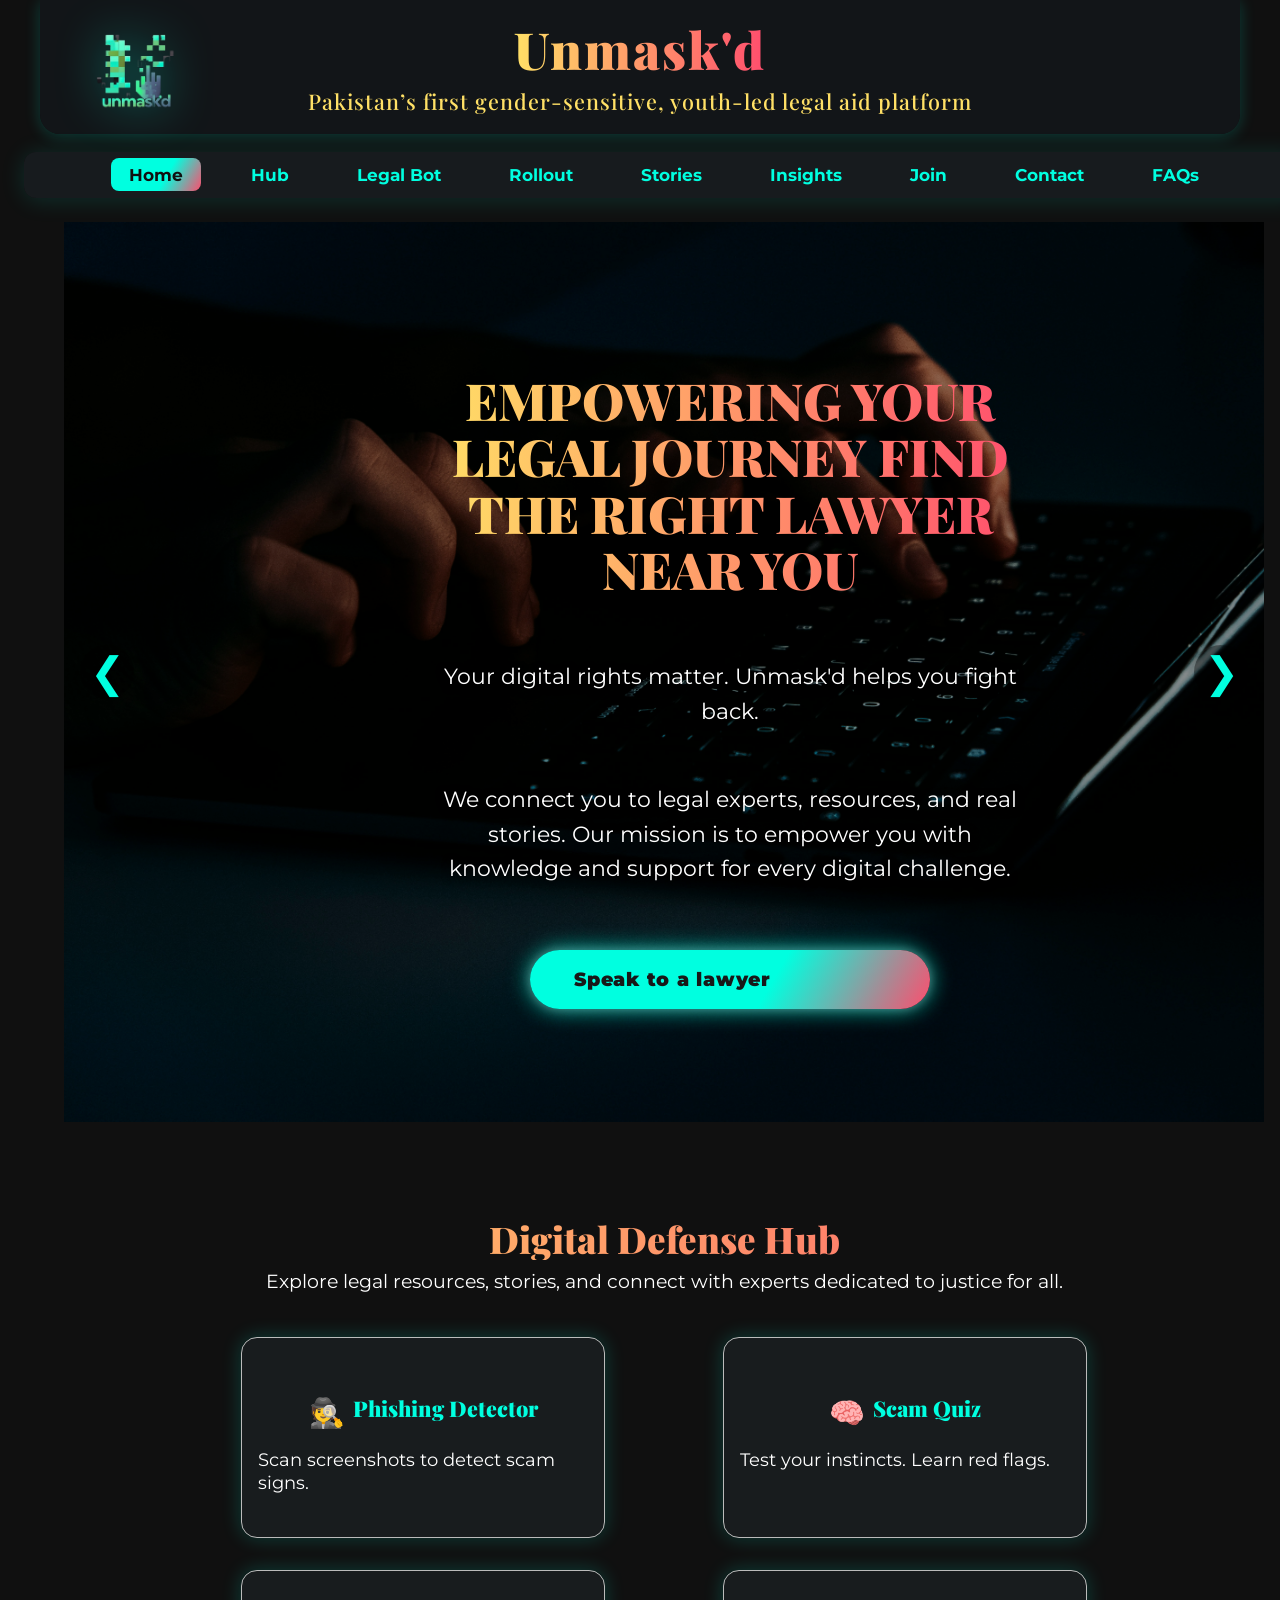
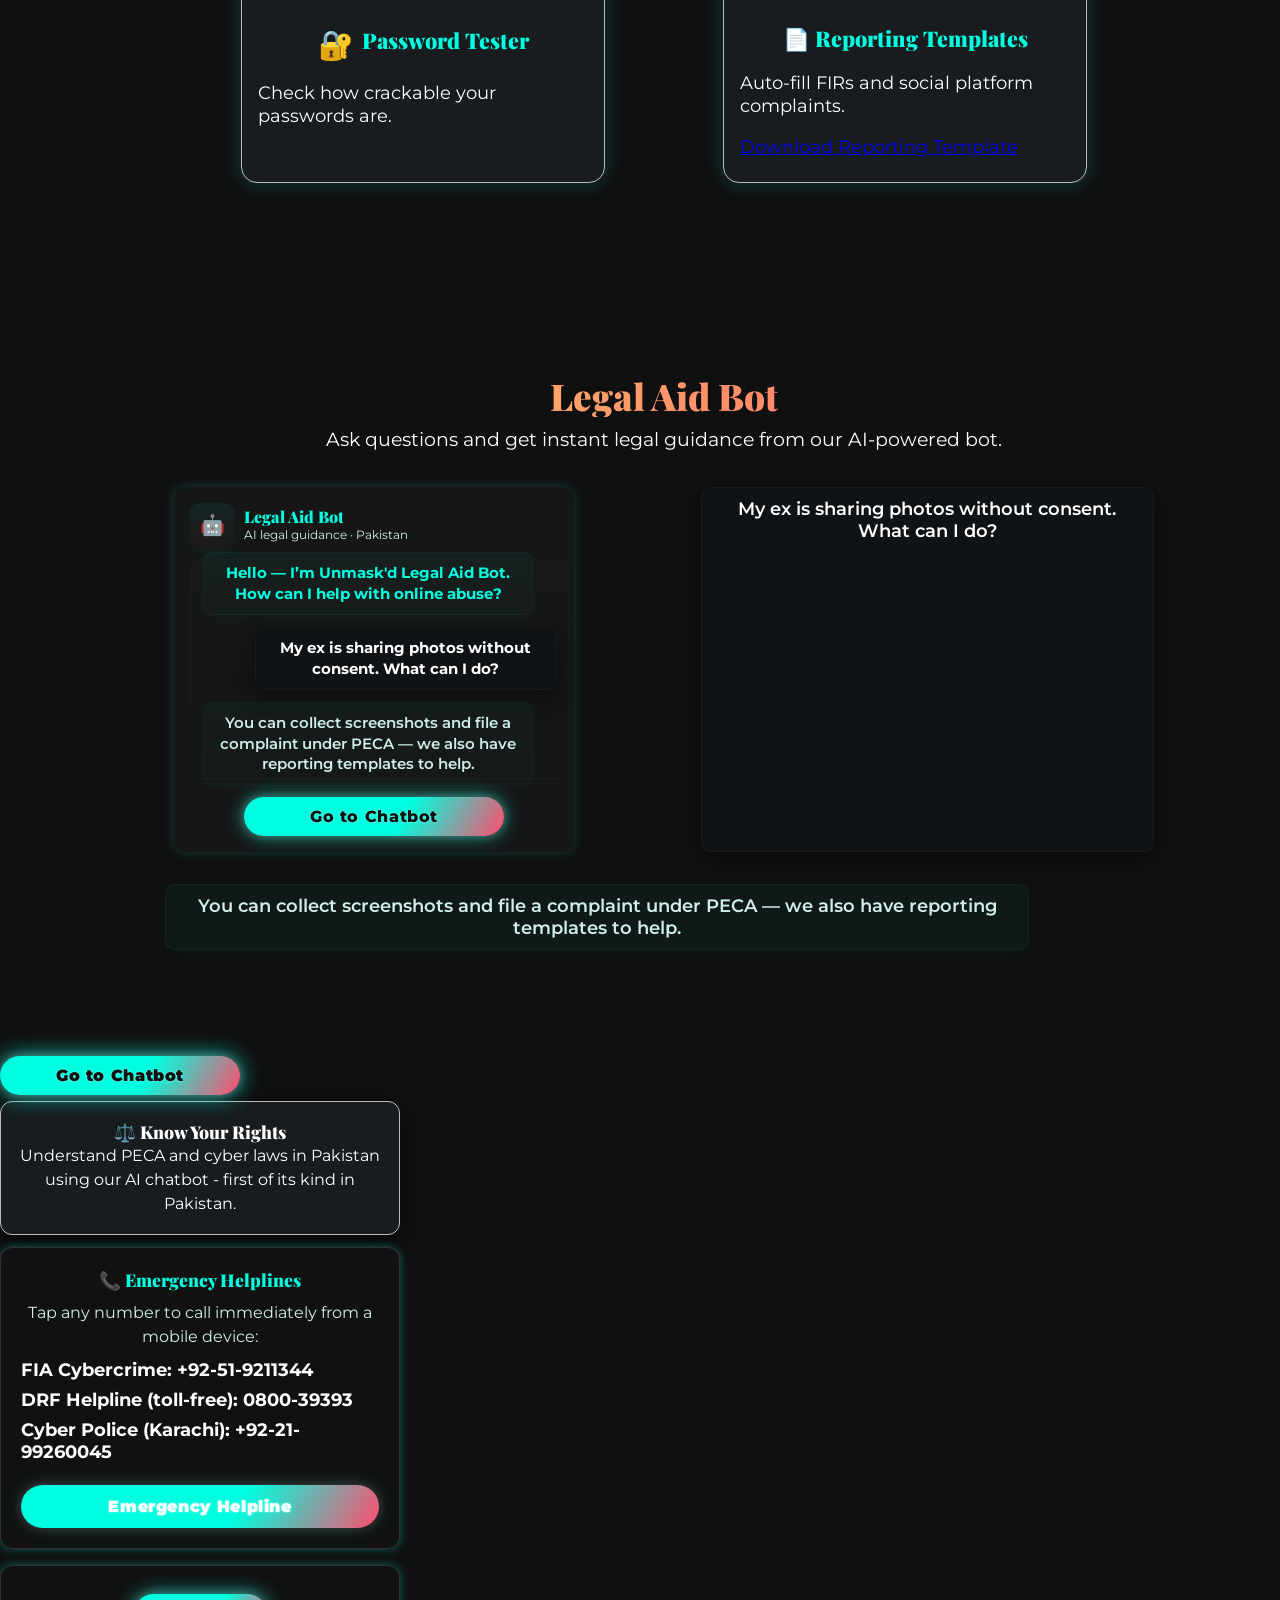
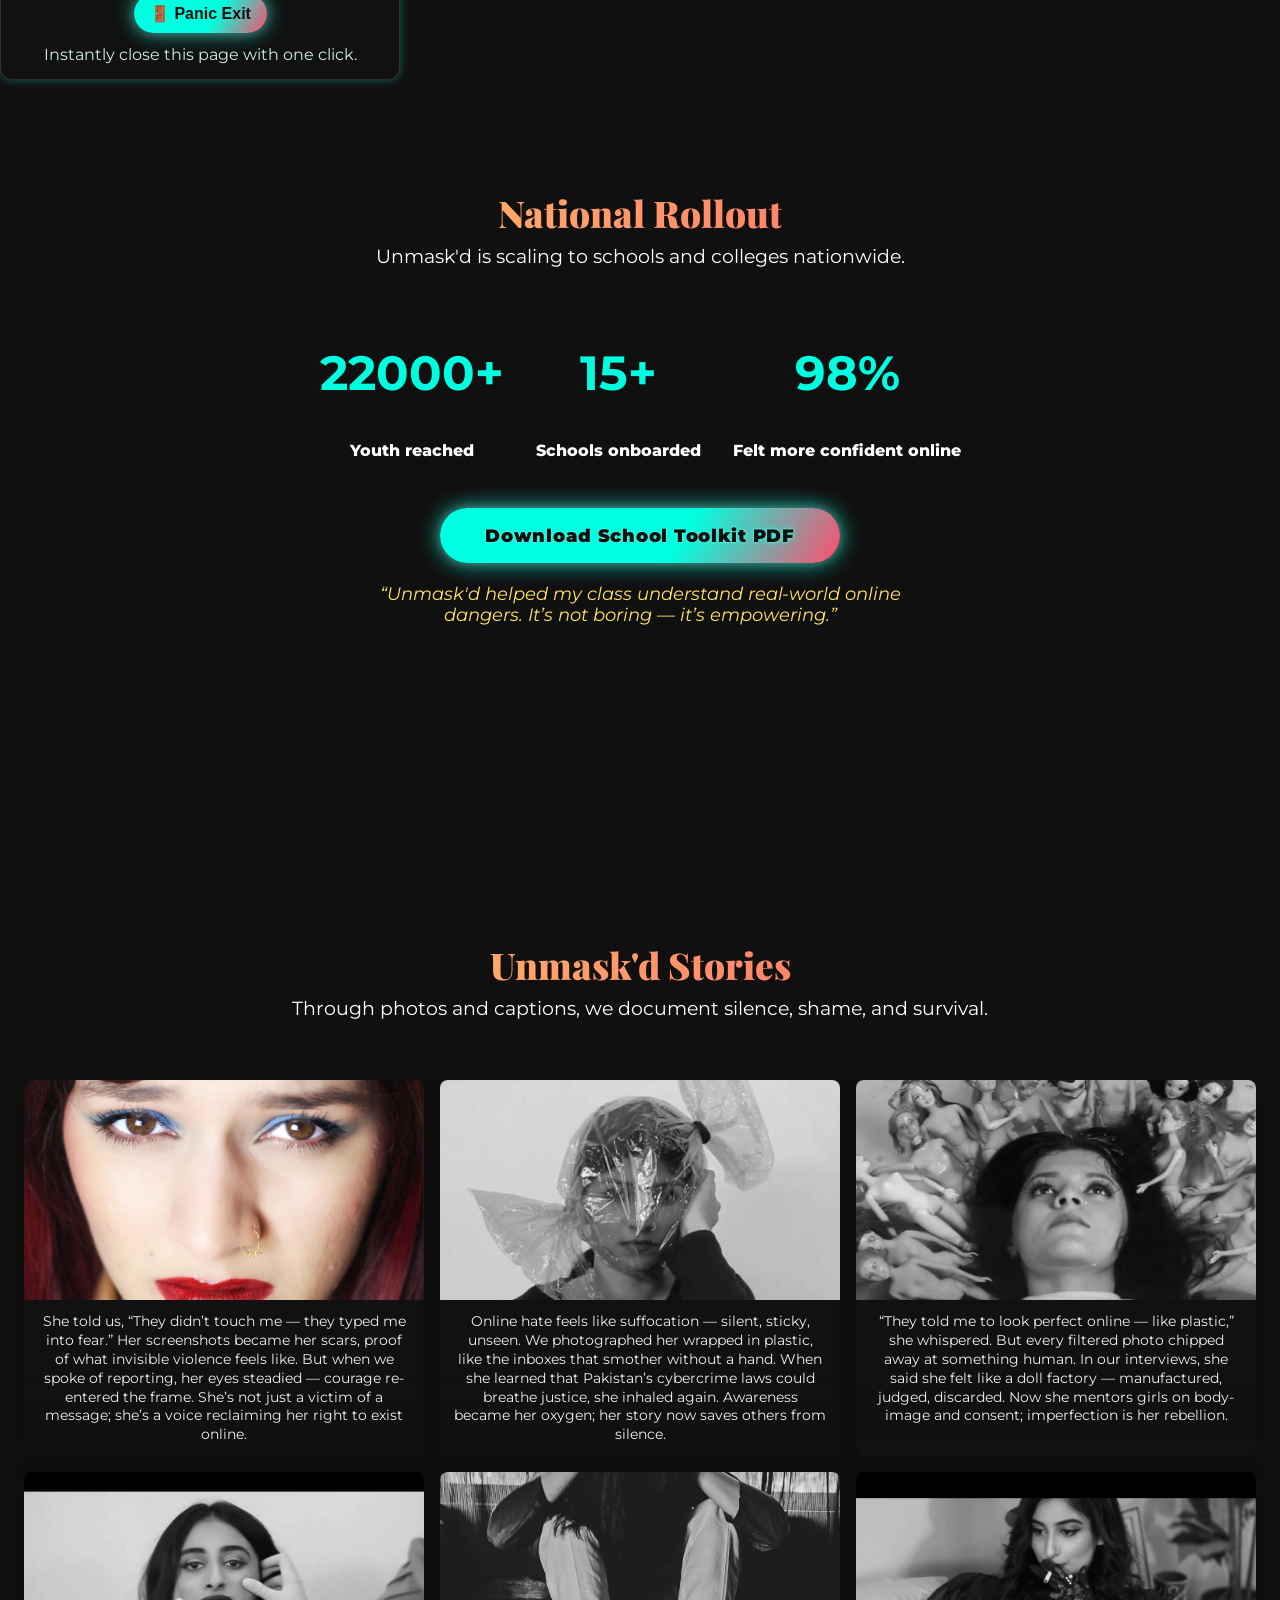
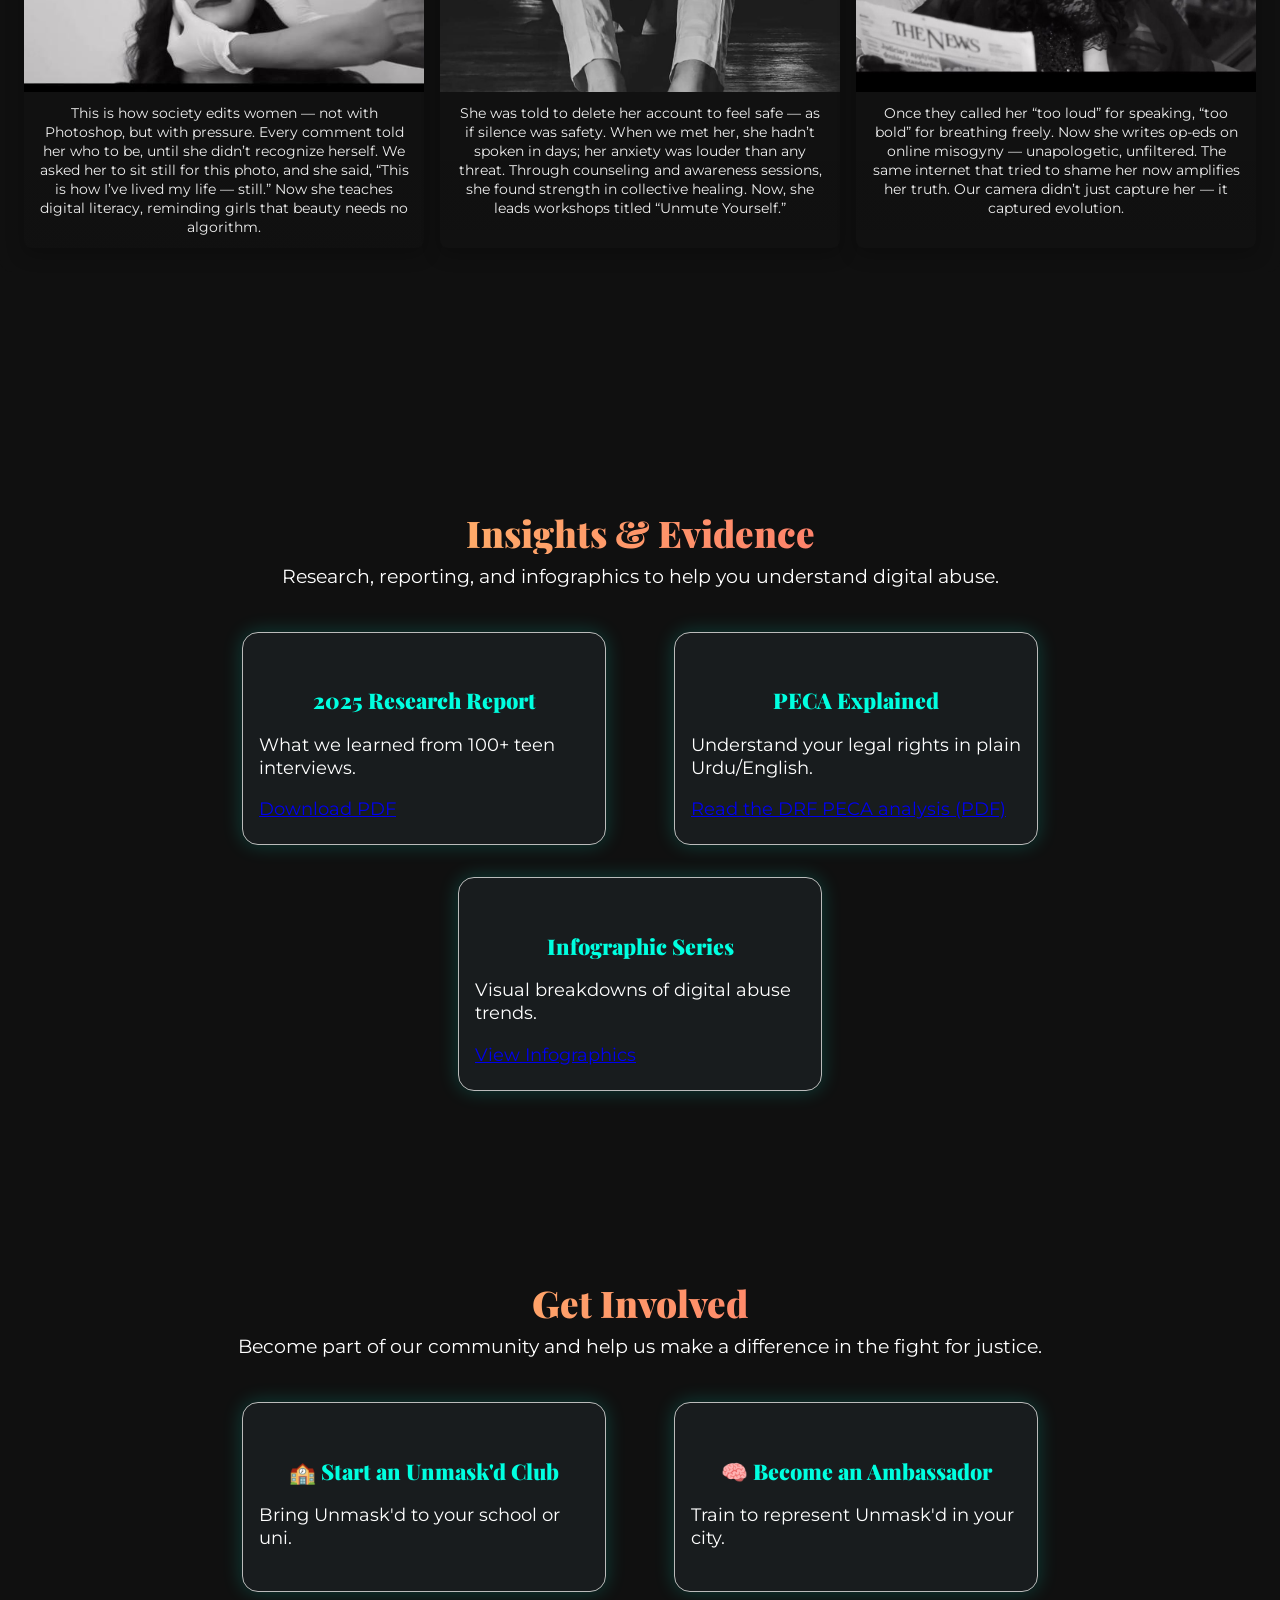
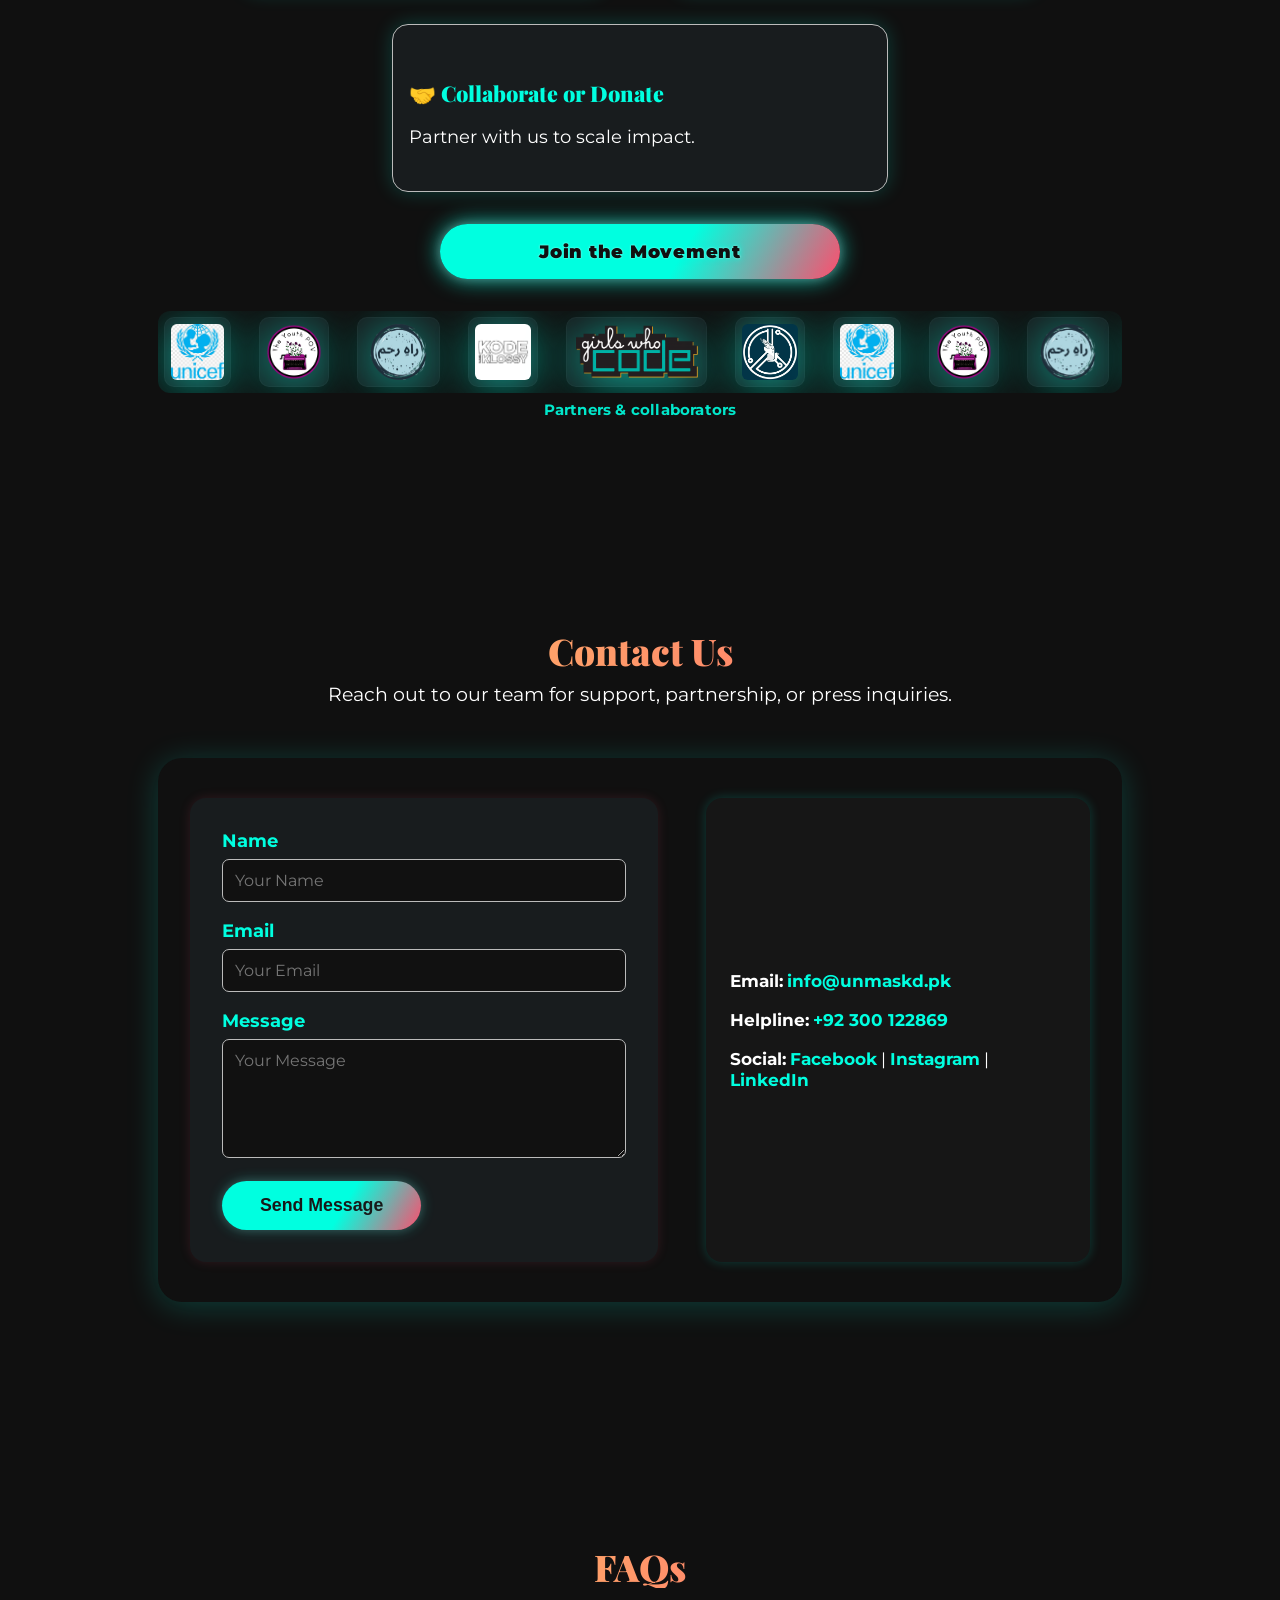
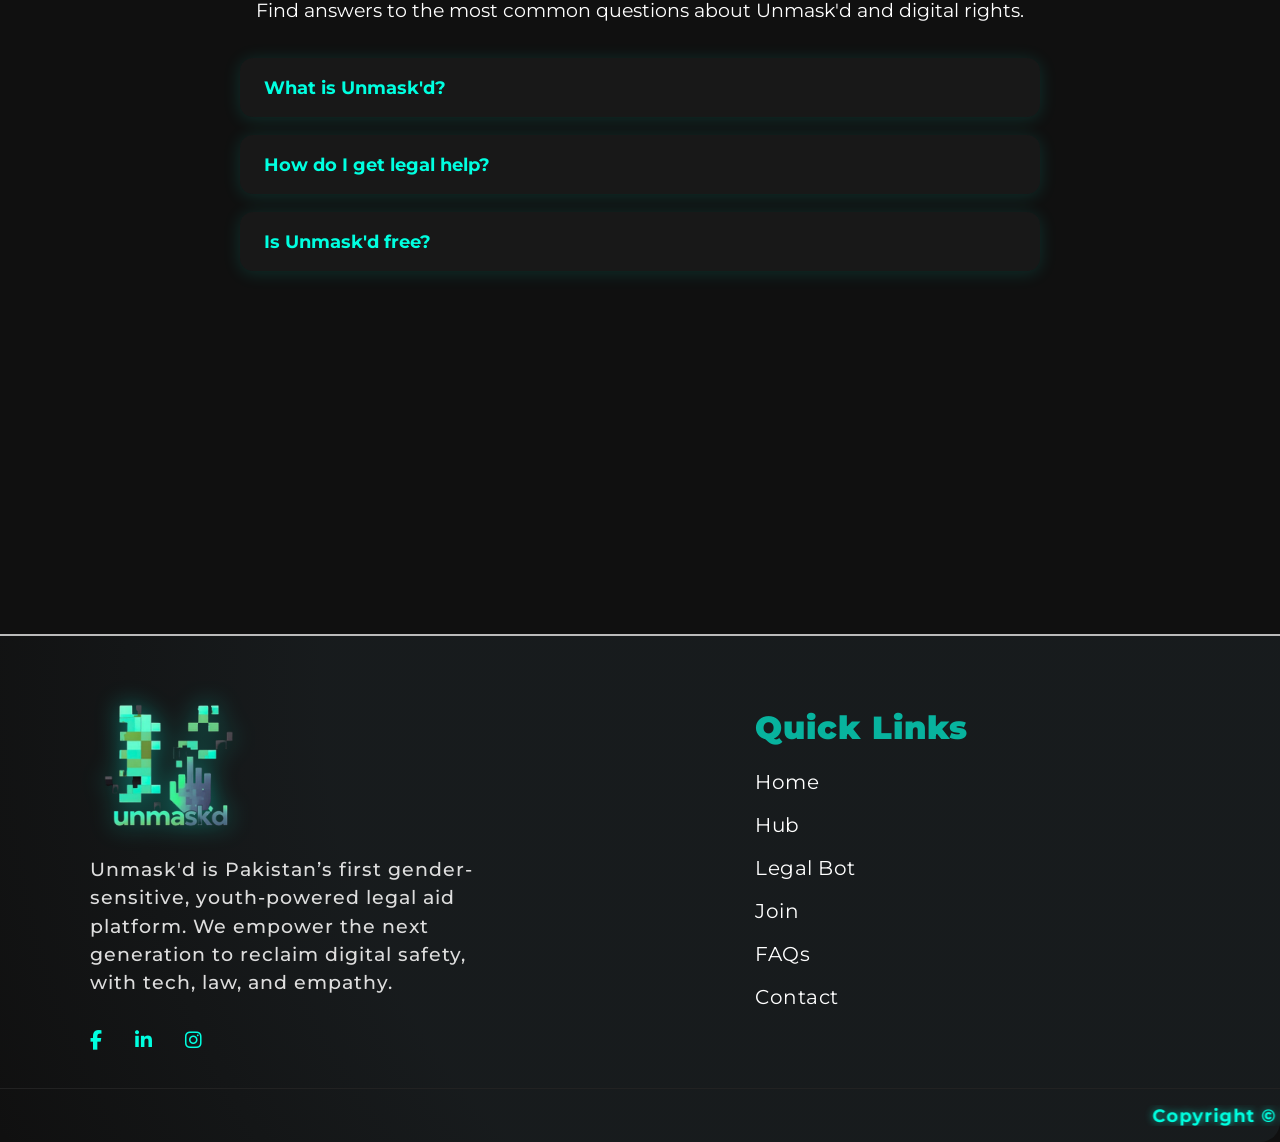
==== commit cb60f05e: "Update index.html" ====
--- a/index.html
+++ b/index.html
@@ -242,25 +242,57 @@
       <h1 class="main-heading glide-bottom">Legal Aid Bot</h1>
       <div class="hero-intro-wide glide-bottom">Ask questions and get instant legal guidance from our AI-powered bot.</div>
       <div style="display:flex; flex-wrap:wrap; gap:32px; justify-content:center;">
-<!-- Replace the original placeholder div:
-     <div style="flex:1;min-width:280px;max-width:400px;background:#161616;border-radius:12px;padding:20px;box-shadow:0 0 12px #00ffe033;text-align:center;">[Chatbot Placeholder]</div>
-     with the block below (keeps the same outer sizing so it fits exactly). -->
-<div class="chatbot-preview glide-bottom" aria-label="Legal Aid Chatbot preview" style="flex:1;min-width:280px;max-width:400px;background:#161616;border-radius:12px;padding:12px;box-shadow:0 0 12px #00ffe033;text-align:center;box-sizing:border-box;">
-  <div class="chatbot-header" aria-hidden="true" style="display:flex;align-items:center;gap:12px;width:100%;padding:6px 6px 2px 6px;box-sizing:border-box;">
+<!-- Replace the previous chatbot preview block with this improved version.
+     This keeps the same outer sizing but centers all sample messages so they
+     fully appear inside the preview box (no cropping). Paste this in place
+     of the old chatbot placeholder/preview. -->
+<div class="chatbot-preview glide-bottom"
+     aria-label="Legal Aid Chatbot preview"
+     style="flex:1;min-width:280px;max-width:400px;background:#161616;border-radius:12px;padding:10px;box-shadow:0 0 12px #00ffe033;text-align:center;box-sizing:border-box;">
+
+  <div class="chatbot-header" aria-hidden="true" style="display:flex;align-items:center;gap:10px;padding:6px 6px 4px 6px;box-sizing:border-box;position:relative;z-index:2;">
     <div class="chatbot-avatar" aria-hidden="true">🤖</div>
     <div style="text-align:left;flex:1;">
-      <div style="font-family:var(--ivy-serif);font-weight:900;color:var(--neon-mint);font-size:1rem;">Legal Aid Bot</div>
-      <div style="font-size:0.82rem;color:#cfeee9;margin-top:2px;">AI legal guidance · Pakistan</div>
+      <div style="font-family:var(--ivy-serif);font-weight:900;color:var(--neon-mint);font-size:1rem;line-height:1;">Legal Aid Bot</div>
+      <div style="font-size:0.78rem;color:#cfeee9;margin-top:2px;">AI legal guidance · Pakistan</div>
     </div>
   </div>
 
-  <div class="chatbot-window" role="region" aria-label="Chat preview" style="margin:10px 6px;padding:12px;background:linear-gradient(180deg, rgba(255,255,255,0.01), rgba(255,255,255,0.00));border-radius:10px;border:1px solid rgba(255,255,255,0.02);width:100%;height:200px;box-sizing:border-box;overflow:hidden;">
-    <div class="chatbot-messages" aria-hidden="true" style="display:flex;flex-direction:column;gap:10px;height:100%;justify-content:flex-end;">
+  <!-- Chat window: fixed height but messages are CENTERED so nothing is cropped -->
+  <div class="chatbot-window" role="region" aria-label="Chat preview"
+       style="margin:8px 6px 10px 6px;padding:12px;background:linear-gradient(180deg, rgba(255,255,255,0.01), rgba(255,255,255,0.00));border-radius:10px;border:1px solid rgba(255,255,255,0.02);width:100%;height:220px;box-sizing:border-box;overflow:visible;">
+
+    <!-- Center the stacked messages vertically so all are visible -->
+    <div class="chatbot-messages" aria-hidden="true"
+         style="display:flex;flex-direction:column;gap:12px;height:100%;justify-content:center;align-items:stretch;">
+
       <div class="chatbot-message bot" style="display:flex;justify-content:flex-start;">
-        <div class="msg" style="max-width:84%;background:rgba(0,255,224,0.06);border:1px solid rgba(0,255,224,0.06);padding:10px 12px;border-radius:10px;color:var(--neon-mint);font-weight:700;font-family:var(--ivy-sans);box-shadow:0 4px 18px rgba(0,255,224,0.04);">
+        <div class="msg"
+             style="max-width:86%;background:linear-gradient(180deg, rgba(0,255,224,0.04), rgba(0,255,224,0.02));border:1px solid rgba(0,255,224,0.06);padding:10px 12px;border-radius:10px;color:var(--neon-mint);font-weight:700;font-family:var(--ivy-sans);box-shadow:0 4px 18px rgba(0,255,224,0.03);font-size:0.95rem;line-height:1.35;">
           Hello — I’m Unmask'd Legal Aid Bot. How can I help with online abuse?
         </div>
       </div>
+
+      <div class="chatbot-message user" style="display:flex;justify-content:flex-end;">
+        <div class="msg"
+             style="max-width:78%;background:#101315;border:1px solid rgba(255,255,255,0.03);padding:10px 12px;border-radius:10px;color:#fff;font-weight:700;font-family:var(--ivy-sans);box-shadow:0 6px 20px rgba(0,0,0,0.45);font-size:0.95rem;line-height:1.35;">
+          My ex is sharing photos without consent. What can I do?
+        </div>
+      </div>
+
+      <div class="chatbot-message bot" style="display:flex;justify-content:flex-start;">
+        <div class="msg"
+             style="max-width:86%;background:linear-gradient(180deg, rgba(0,255,224,0.03), rgba(0,255,224,0.01));border:1px solid rgba(0,255,224,0.04);padding:10px 12px;border-radius:10px;color:var(--muted, #cfeee9);font-weight:600;font-family:var(--ivy-sans);box-shadow:0 4px 18px rgba(0,255,224,0.02);font-size:0.95rem;line-height:1.35;">
+          You can collect screenshots and file a complaint under PECA — we also have reporting templates to help.
+        </div>
+      </div>
+
+    </div>
+  </div>
+
+  <a class="chatbot-cta hero-btn-neon" href="https://zehrahminall.pythonanywhere.com/" target="_blank" rel="noopener noreferrer"
+     style="display:inline-block;margin:8px auto 6px;max-width:260px;width:86%;padding:10px 16px;font-size:0.98rem;box-shadow:0 0 18px #00ffe0aa, 0 0 8px #ff4d6d66;">Go to Chatbot</a>
+</div>
 
       <div class="chatbot-message user" style="display:flex;justify-content:flex-end;">
         <div class="msg" style="max-width:78%;background:#101315;border:1px solid rgba(255,255,255,0.03);padding:10px 12px;border-radius:10px;color:#fff;font-weight:600;font-family:var(--ivy-sans);box-shadow:0 6px 20px rgba(0,0,0,0.5);">
@@ -538,7 +570,7 @@
         </div>
         <div class="faq-item">
           <button class="faq-question">How do I get legal help?</button>
-          <div class="faq-answer">Use our Legal Aid Bot or connect with a verified expert through the Digital Defense Hub.</div>
+          <div class="faq-answer">Use our  or connect with a verified expert through the Digital Defense Hub.</div>
         </div>
         <div class="faq-item">
           <button class="faq-question">Is Unmask'd free?</button>
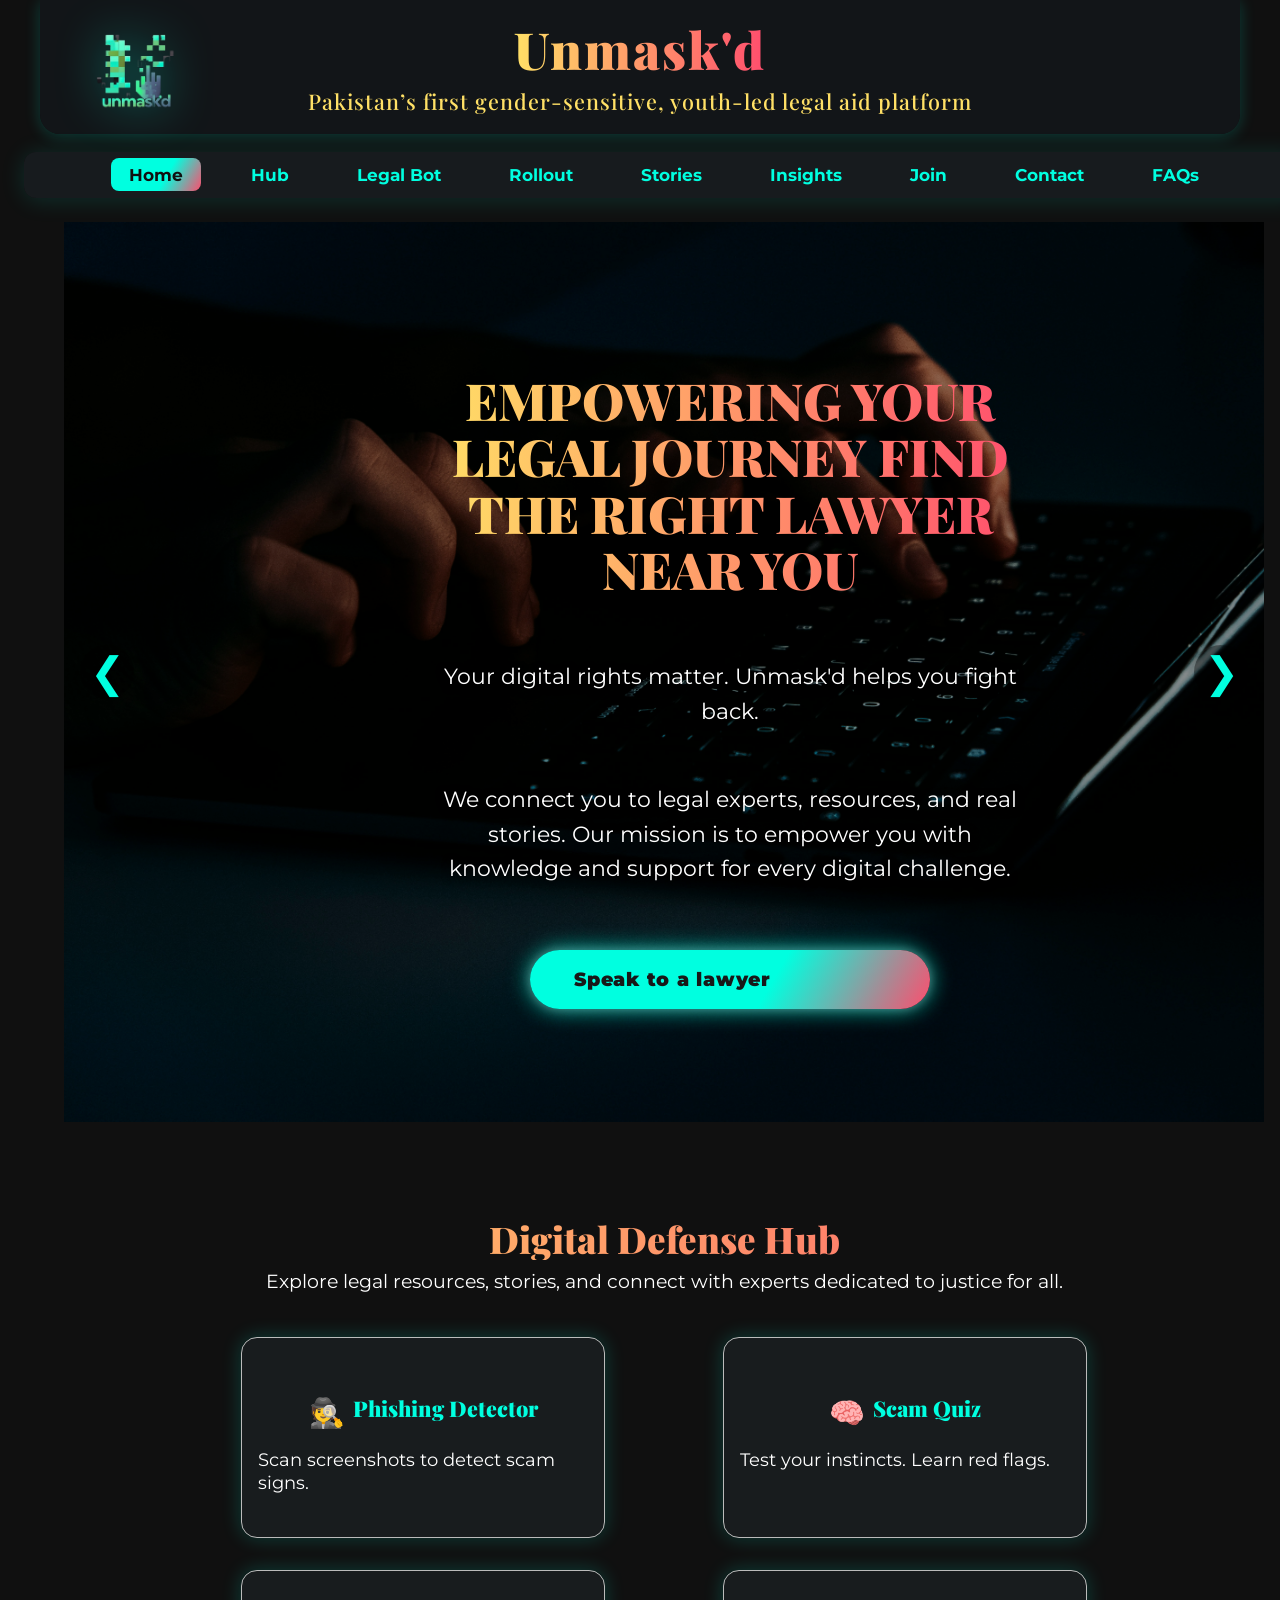
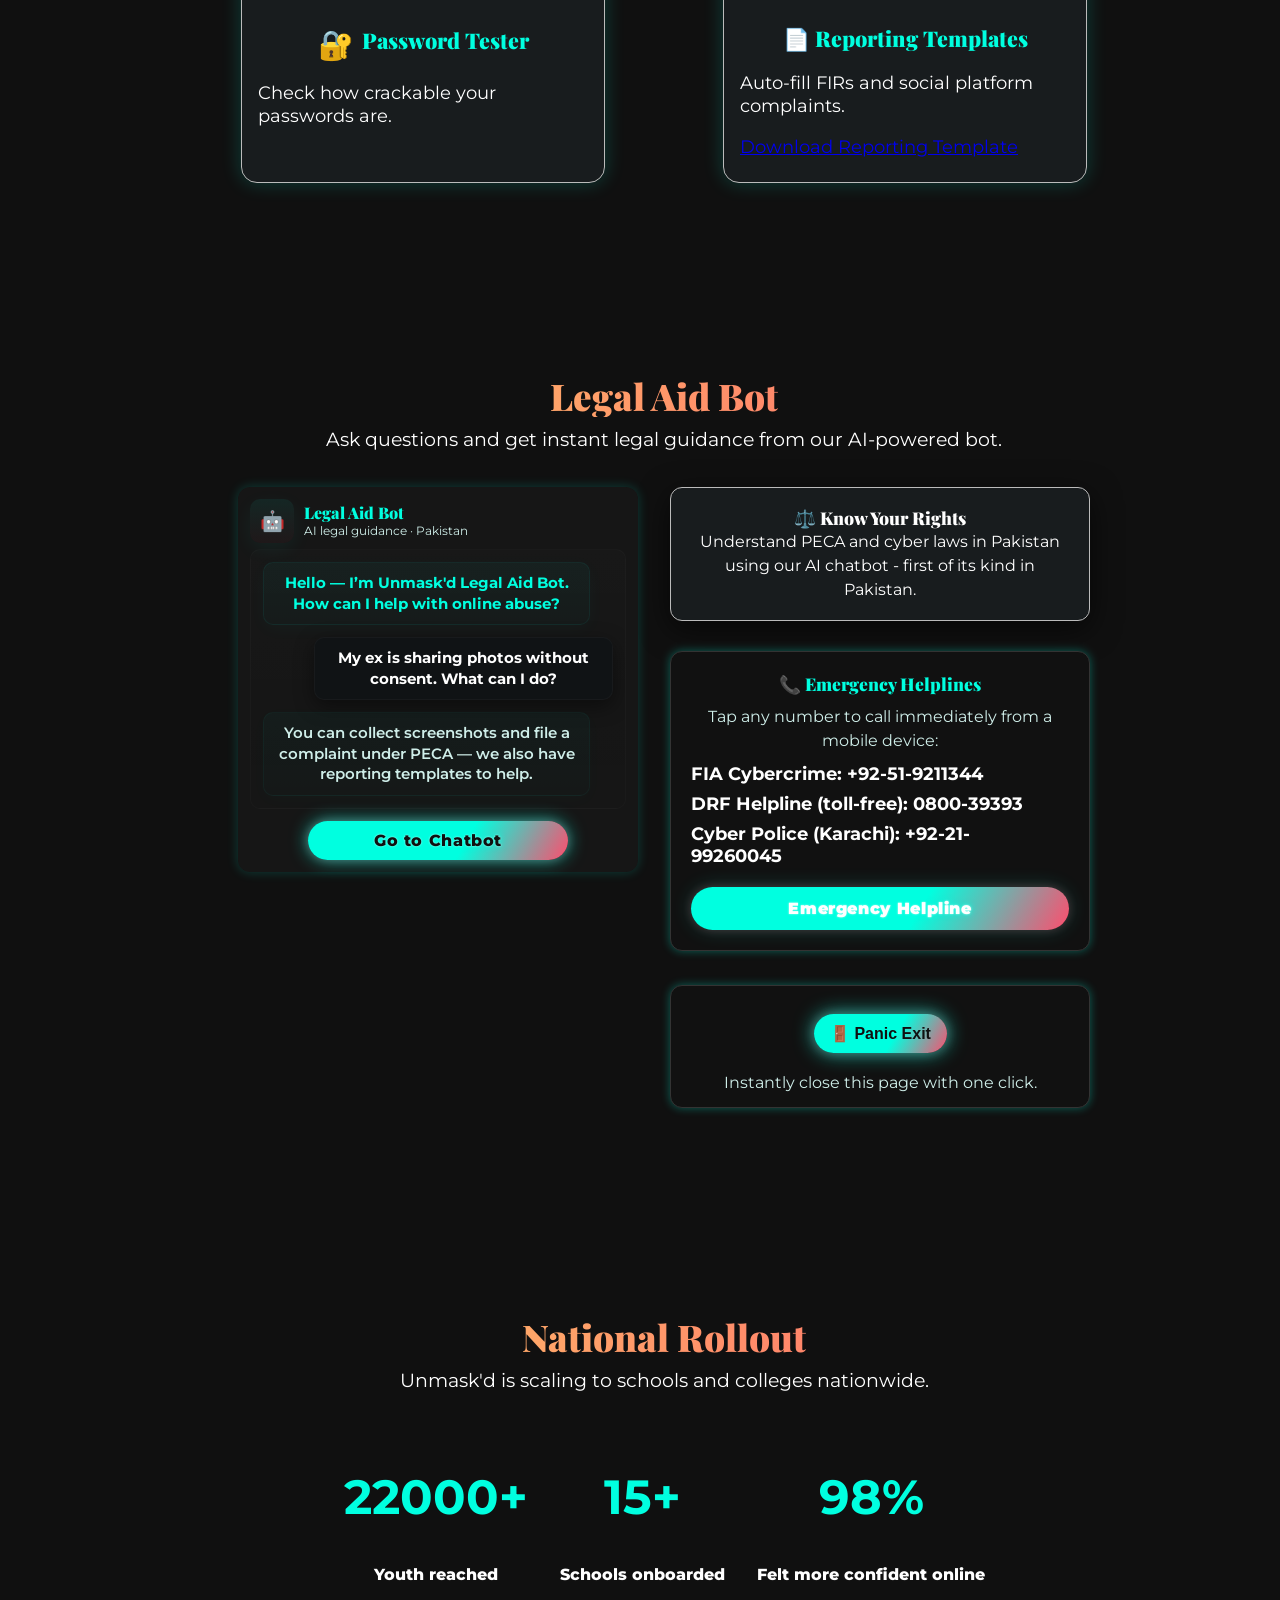
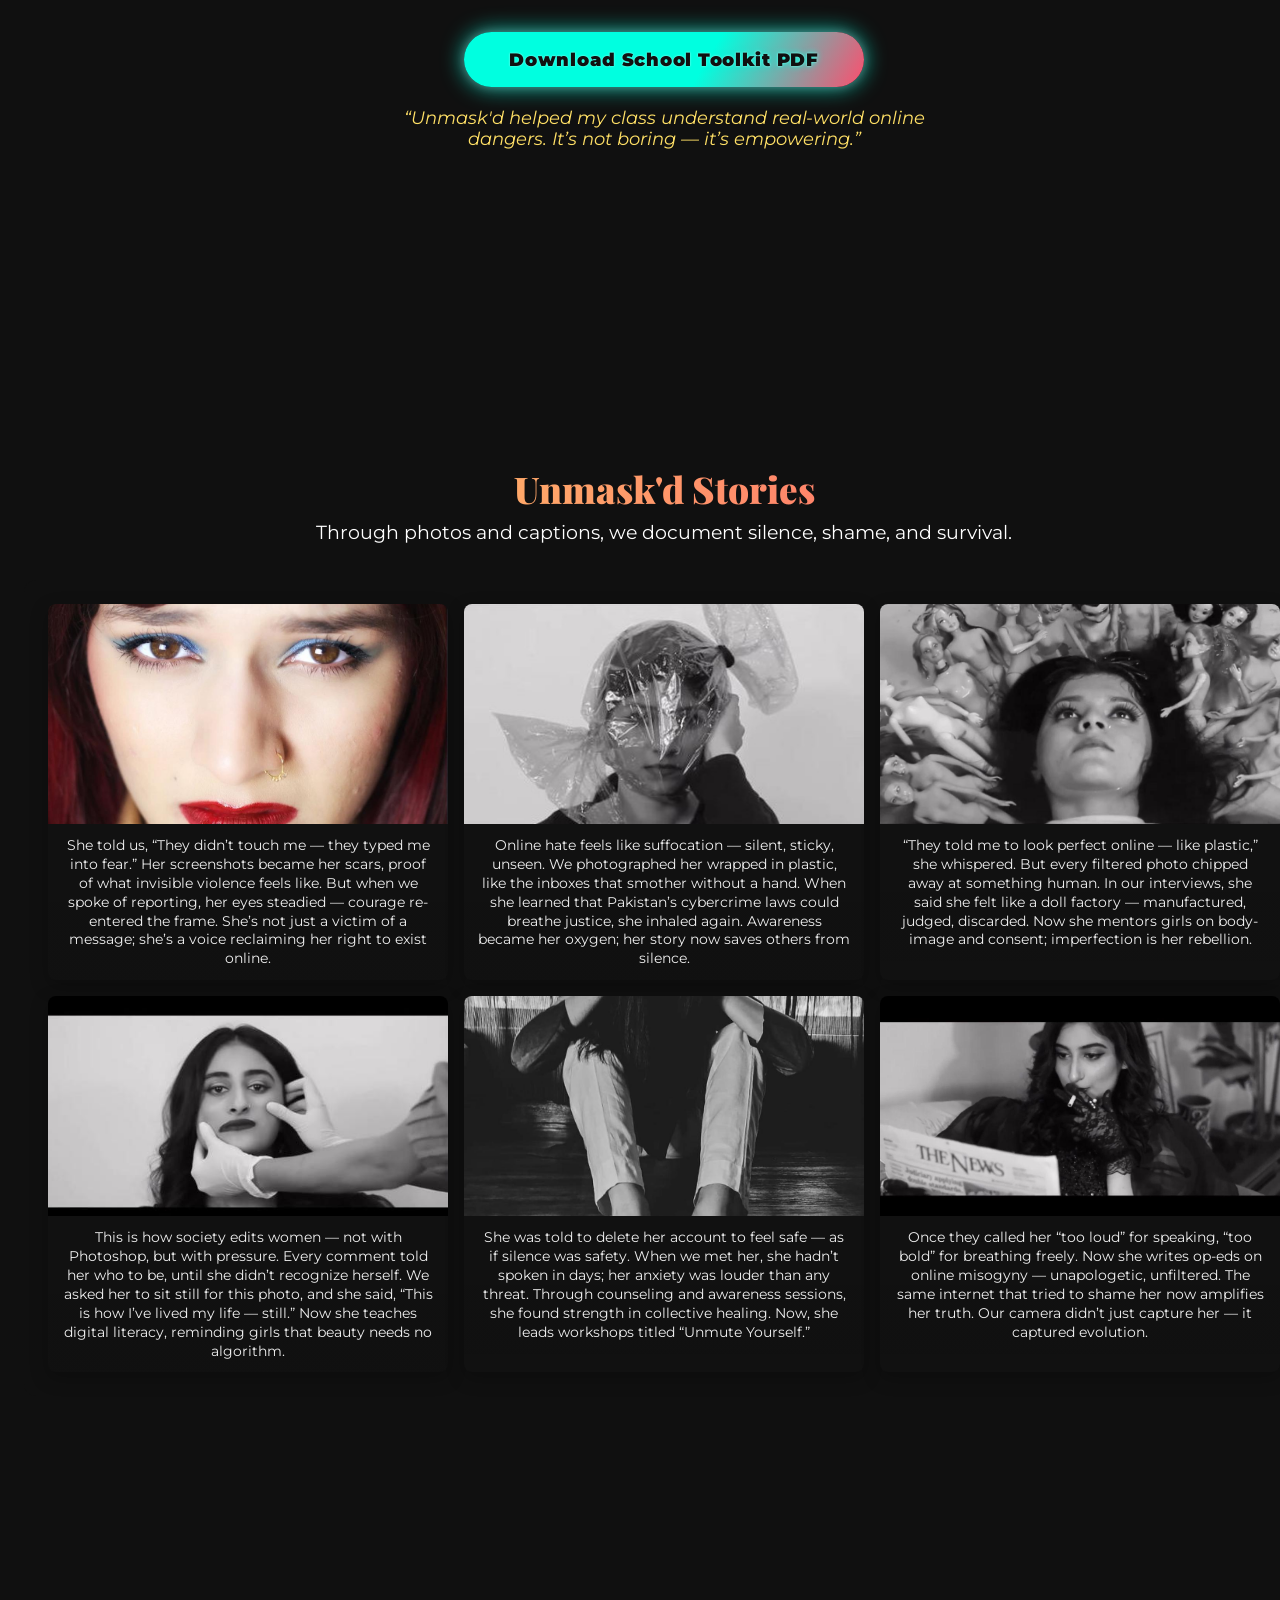
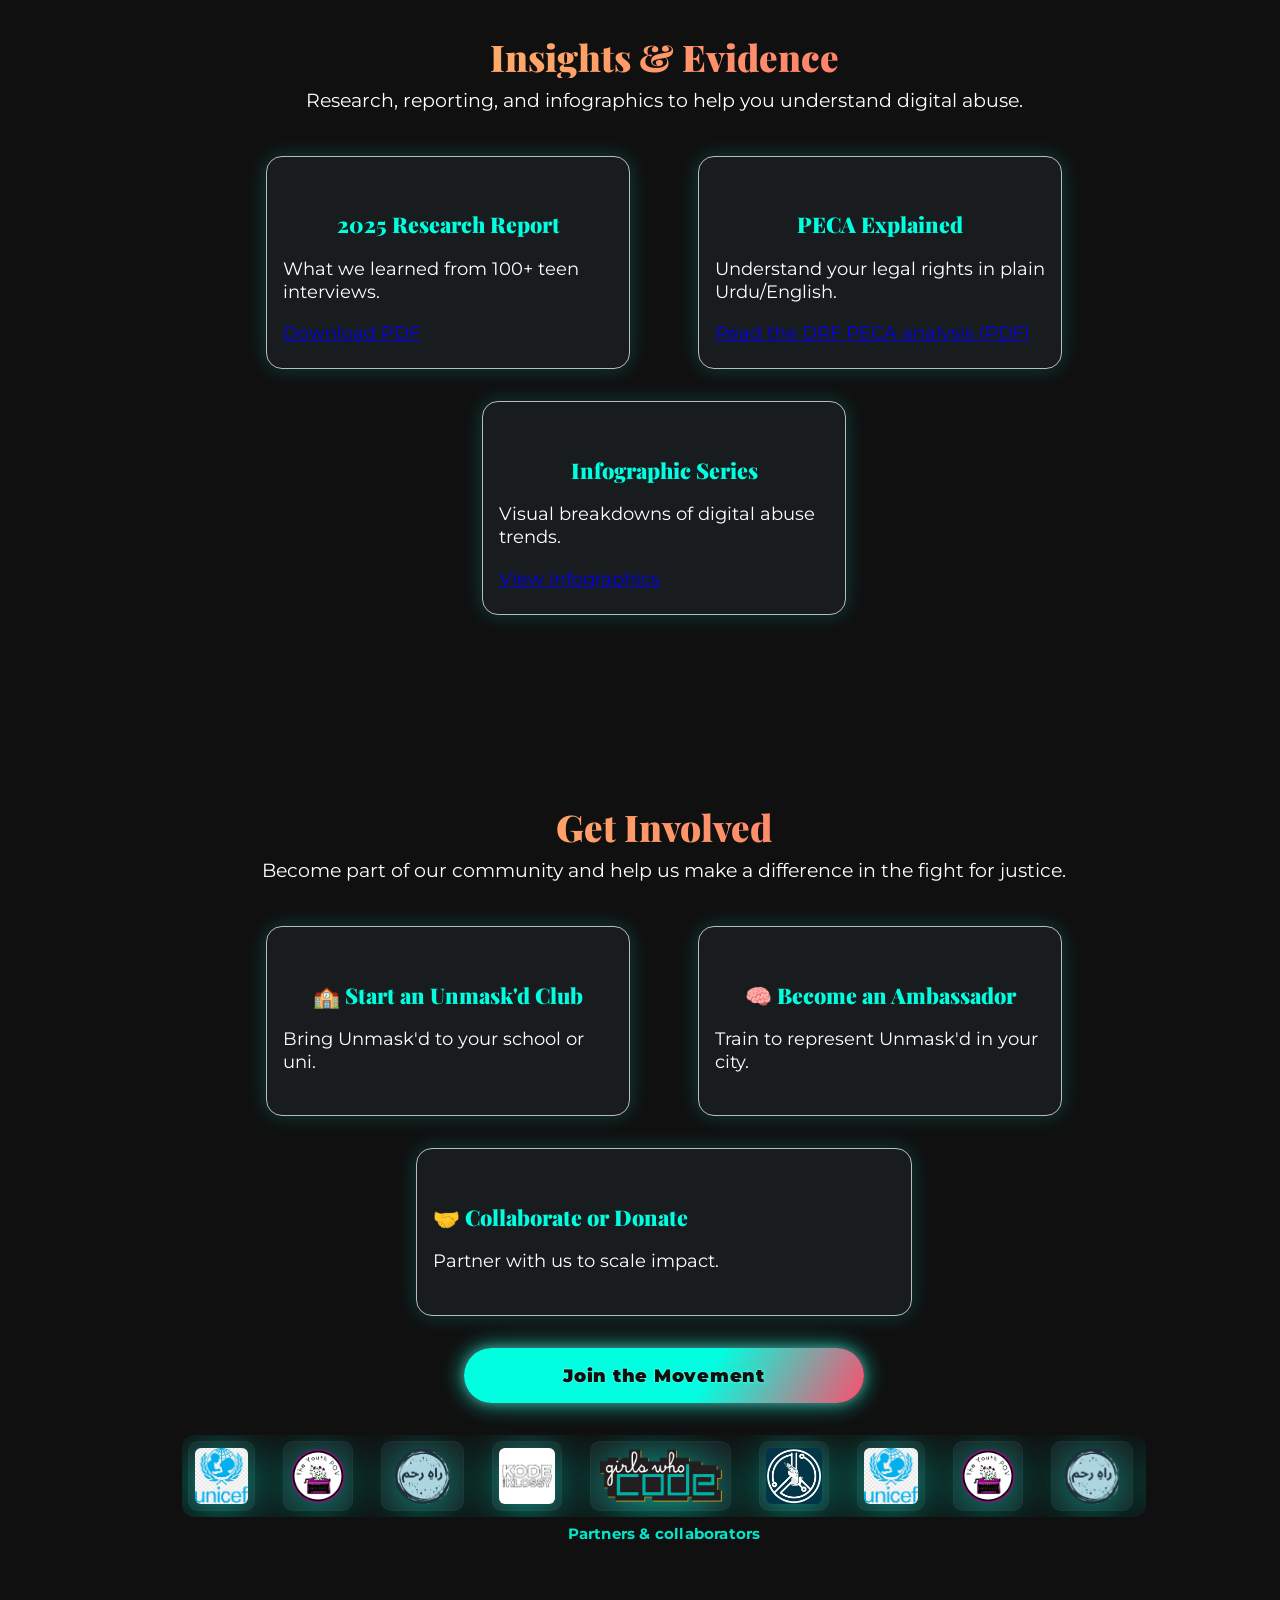
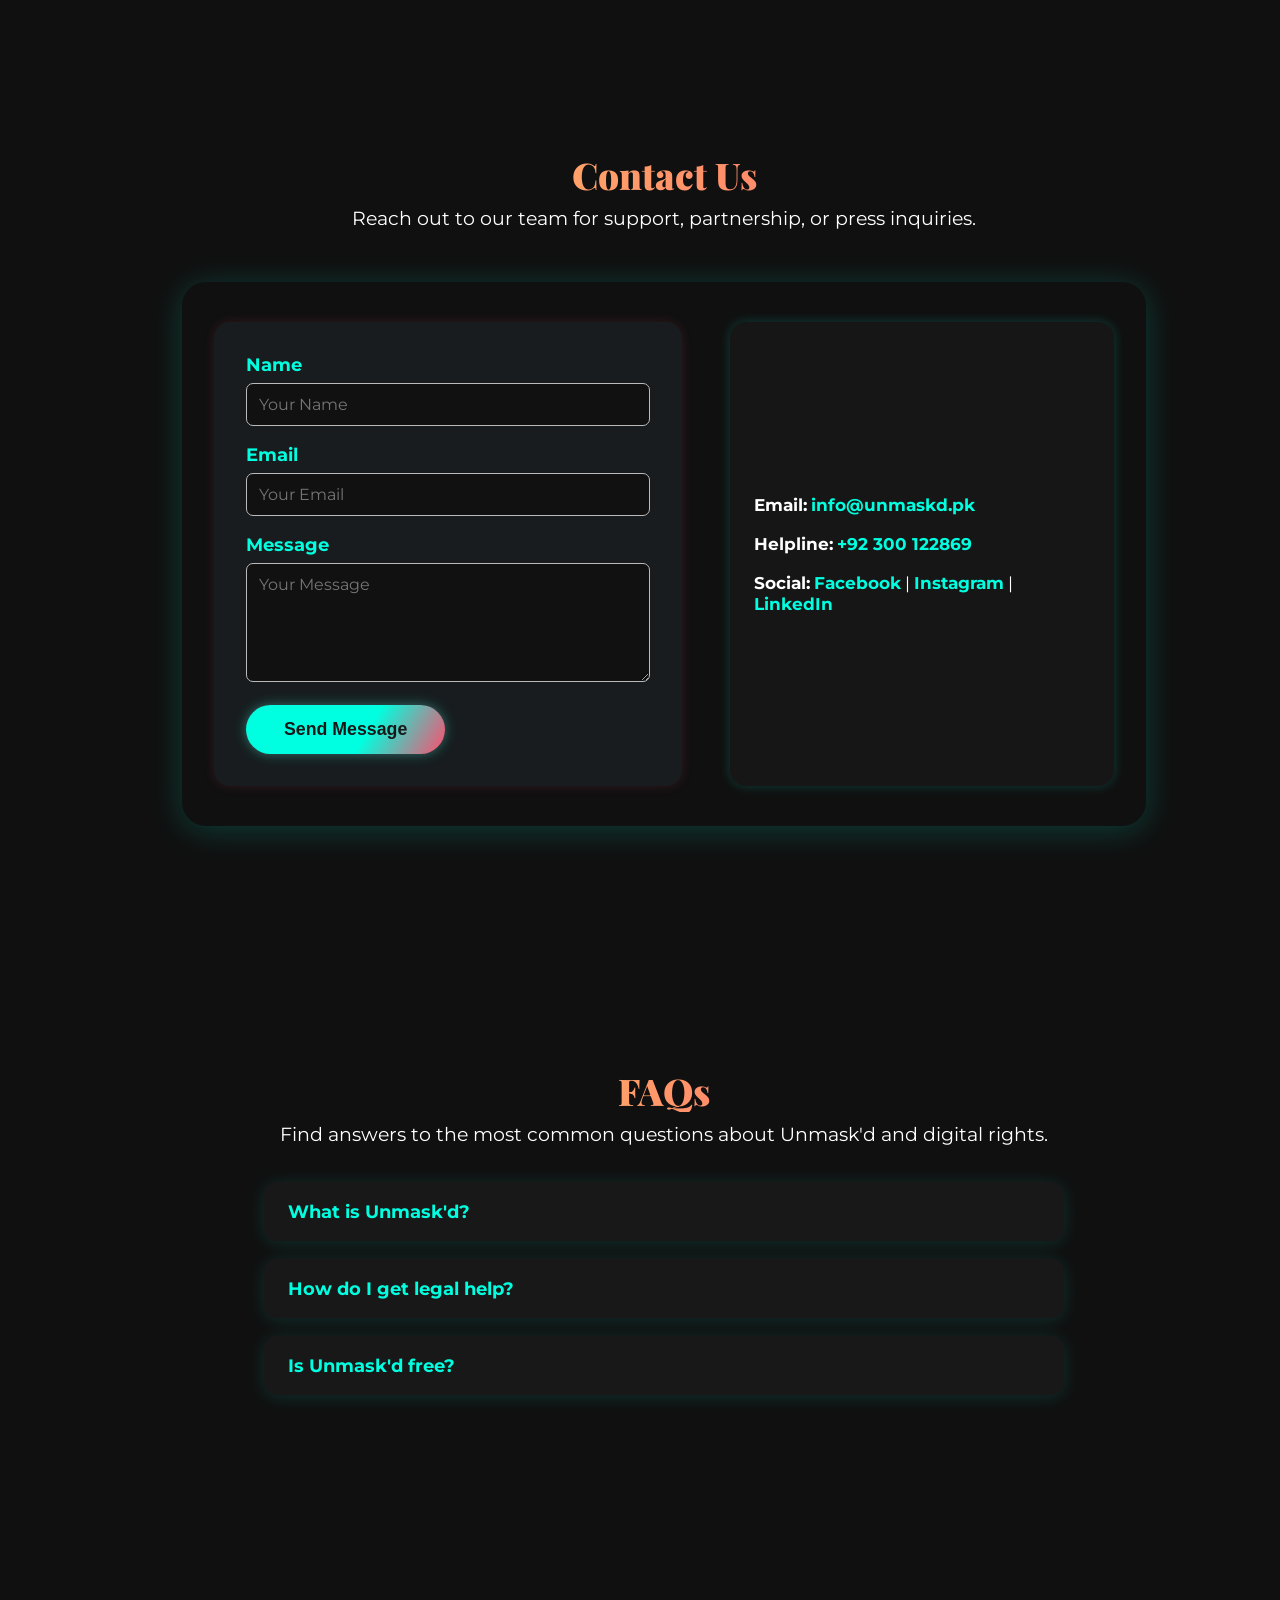
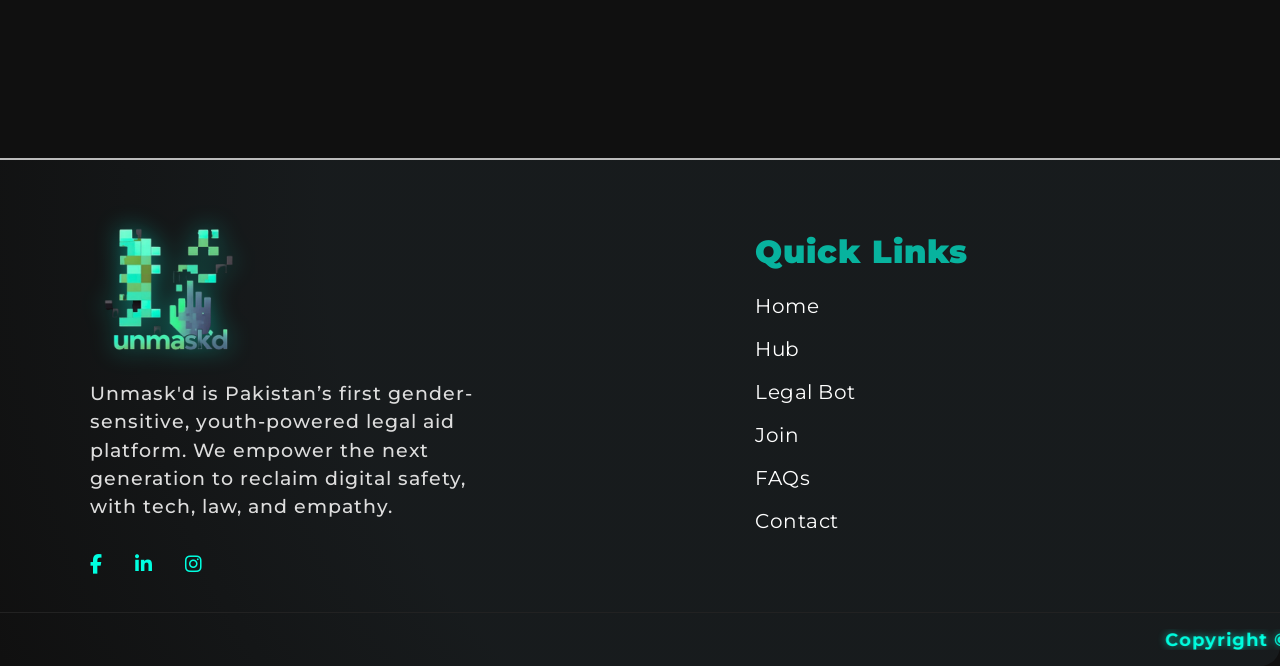
==== commit 72d2a7fd: "Update index.html" ====
--- a/index.html
+++ b/index.html
@@ -238,109 +238,79 @@
     </section>
 
     <!-- Legal Aid Bot -->
-    <section id="legal">
-      <h1 class="main-heading glide-bottom">Legal Aid Bot</h1>
-      <div class="hero-intro-wide glide-bottom">Ask questions and get instant legal guidance from our AI-powered bot.</div>
-      <div style="display:flex; flex-wrap:wrap; gap:32px; justify-content:center;">
-<!-- Replace the previous chatbot preview block with this improved version.
-     This keeps the same outer sizing but centers all sample messages so they
-     fully appear inside the preview box (no cropping). Paste this in place
-     of the old chatbot placeholder/preview. -->
-<div class="chatbot-preview glide-bottom"
-     aria-label="Legal Aid Chatbot preview"
-     style="flex:1;min-width:280px;max-width:400px;background:#161616;border-radius:12px;padding:10px;box-shadow:0 0 12px #00ffe033;text-align:center;box-sizing:border-box;">
-
-  <div class="chatbot-header" aria-hidden="true" style="display:flex;align-items:center;gap:10px;padding:6px 6px 4px 6px;box-sizing:border-box;position:relative;z-index:2;">
-    <div class="chatbot-avatar" aria-hidden="true">🤖</div>
-    <div style="text-align:left;flex:1;">
-      <div style="font-family:var(--ivy-serif);font-weight:900;color:var(--neon-mint);font-size:1rem;line-height:1;">Legal Aid Bot</div>
-      <div style="font-size:0.78rem;color:#cfeee9;margin-top:2px;">AI legal guidance · Pakistan</div>
-    </div>
+<section id="legal">
+  <h1 class="main-heading glide-bottom">Legal Aid Bot</h1>
+  <div class="hero-intro-wide glide-bottom">Ask questions and get instant legal guidance from our AI-powered bot.</div>
+
+  <div class="legal-grid" style="display:flex; flex-wrap:wrap; gap:32px; justify-content:center; align-items:flex-start;">
+
+    <!-- LEFT: Chatbot preview (static, non-scrollable) -->
+    <div style="flex:1; min-width:280px; max-width:400px;">
+      <div class="chatbot-preview glide-bottom" aria-label="Legal Aid Chatbot preview" style="background:#161616; border-radius:12px; padding:12px; box-shadow:0 0 12px #00ffe033; box-sizing:border-box;">
+        <div class="chatbot-header" aria-hidden="true" style="display:flex; align-items:center; gap:10px; margin-bottom:6px;">
+          <div class="chatbot-avatar" aria-hidden="true">🤖</div>
+          <div style="flex:1; text-align:left;">
+            <div style="font-family:var(--ivy-serif); font-weight:900; color:var(--neon-mint); font-size:1rem; line-height:1;">Legal Aid Bot</div>
+            <div style="font-size:0.78rem; color:#cfeee9; margin-top:2px;">AI legal guidance · Pakistan</div>
+          </div>
+        </div>
+
+        <div class="chatbot-window" role="region" aria-label="Chat preview" style="padding:12px; background:linear-gradient(180deg, rgba(255,255,255,0.01), rgba(255,255,255,0.00)); border-radius:10px; border:1px solid rgba(255,255,255,0.02); width:100%; height:260px; box-sizing:border-box; overflow:hidden;">
+          <div class="chatbot-messages" aria-hidden="true" style="display:flex; flex-direction:column; gap:12px; height:100%; justify-content:flex-end; align-items:stretch;">
+
+            <div class="chatbot-message bot" style="display:flex; justify-content:flex-start;">
+              <div class="msg" style="max-width:86%; background:linear-gradient(180deg, rgba(0,255,224,0.04), rgba(0,255,224,0.02)); border:1px solid rgba(0,255,224,0.06); padding:10px 12px; border-radius:10px; color:var(--neon-mint); font-weight:700; font-family:var(--ivy-sans); box-shadow:0 4px 18px rgba(0,255,224,0.03); font-size:0.95rem; line-height:1.35;">
+                Hello — I’m Unmask'd Legal Aid Bot. How can I help with online abuse?
+              </div>
+            </div>
+
+            <div class="chatbot-message user" style="display:flex; justify-content:flex-end;">
+              <div class="msg" style="max-width:78%; background:#101315; border:1px solid rgba(255,255,255,0.03); padding:10px 12px; border-radius:10px; color:#fff; font-weight:700; font-family:var(--ivy-sans); box-shadow:0 6px 20px rgba(0,0,0,0.45); font-size:0.95rem; line-height:1.35;">
+                My ex is sharing photos without consent. What can I do?
+              </div>
+            </div>
+
+            <div class="chatbot-message bot" style="display:flex; justify-content:flex-start;">
+              <div class="msg" style="max-width:86%; background:linear-gradient(180deg, rgba(0,255,224,0.03), rgba(0,255,224,0.01)); border:1px solid rgba(0,255,224,0.04); padding:10px 12px; border-radius:10px; color:var(--muted, #cfeee9); font-weight:600; font-family:var(--ivy-sans); box-shadow:0 4px 18px rgba(0,255,224,0.02); font-size:0.95rem; line-height:1.35;">
+                You can collect screenshots and file a complaint under PECA — we also have reporting templates to help.
+              </div>
+            </div>
+
+          </div>
+        </div>
+
+        <a class="chatbot-cta hero-btn-neon" href="https://zehrahminall.pythonanywhere.com/" target="_blank" rel="noopener noreferrer" style="display:inline-block; margin:12px auto 0; max-width:260px; width:86%; padding:10px 16px; font-size:0.98rem; box-shadow:0 0 18px #00ffe0aa, 0 0 8px #ff4d6d66; text-align:center;">
+          Go to Chatbot
+        </a>
+      </div>
+    </div>
+
+    <!-- RIGHT: cards column (Know Your Rights, Helplines, Panic) -->
+    <div style="flex:1; min-width:280px; max-width:420px; display:flex; flex-direction:column; gap:18px;">
+      <a href="https://complaint.fia.gov.pk/" target="_blank" rel="noopener noreferrer" class="info-card know-rights" aria-label="Open FIA Cybercrime Portal" style="display:block;">
+        <h4 class="glide-bottom">⚖️ Know Your Rights</h4>
+        <p>Understand PECA and cyber laws in Pakistan using our AI chatbot - first of its kind in Pakistan.</p>
+      </a>
+
+      <div class="info-card helplines-card">
+        <h4 class="glide-bottom">📞 Emergency Helplines</h4>
+        <p>Tap any number to call immediately from a mobile device:</p>
+        <ul class="helpline-list" style="margin:10px 0 12px 0; padding:0; list-style:none;">
+          <li style="margin-bottom:8px;"><a href="tel:+92519211344">FIA Cybercrime: +92-51-9211344</a></li>
+          <li style="margin-bottom:8px;"><a href="tel:080039393">DRF Helpline (toll-free): 0800-39393</a></li>
+          <li><a href="tel:+922199260045">Cyber Police (Karachi): +92-21-99260045</a></li>
+        </ul>
+        <a href="tel:+92519211344" class="hero-btn-neon helpline-cta" aria-label="Call FIA Cybercrime now" style="display:inline-block; margin-top:8px;">Emergency Helpline</a>
+      </div>
+
+      <div class="info-card panic-card">
+        <button id="panicExitBtn" class="panic-btn glide-bottom" title="Instantly exit this page">🚪 Panic Exit</button>
+        <p style="margin-top:8px;">Instantly close this page with one click.</p>
+      </div>
+    </div>
+
   </div>
-
-  <!-- Chat window: fixed height but messages are CENTERED so nothing is cropped -->
-  <div class="chatbot-window" role="region" aria-label="Chat preview"
-       style="margin:8px 6px 10px 6px;padding:12px;background:linear-gradient(180deg, rgba(255,255,255,0.01), rgba(255,255,255,0.00));border-radius:10px;border:1px solid rgba(255,255,255,0.02);width:100%;height:220px;box-sizing:border-box;overflow:visible;">
-
-    <!-- Center the stacked messages vertically so all are visible -->
-    <div class="chatbot-messages" aria-hidden="true"
-         style="display:flex;flex-direction:column;gap:12px;height:100%;justify-content:center;align-items:stretch;">
-
-      <div class="chatbot-message bot" style="display:flex;justify-content:flex-start;">
-        <div class="msg"
-             style="max-width:86%;background:linear-gradient(180deg, rgba(0,255,224,0.04), rgba(0,255,224,0.02));border:1px solid rgba(0,255,224,0.06);padding:10px 12px;border-radius:10px;color:var(--neon-mint);font-weight:700;font-family:var(--ivy-sans);box-shadow:0 4px 18px rgba(0,255,224,0.03);font-size:0.95rem;line-height:1.35;">
-          Hello — I’m Unmask'd Legal Aid Bot. How can I help with online abuse?
-        </div>
-      </div>
-
-      <div class="chatbot-message user" style="display:flex;justify-content:flex-end;">
-        <div class="msg"
-             style="max-width:78%;background:#101315;border:1px solid rgba(255,255,255,0.03);padding:10px 12px;border-radius:10px;color:#fff;font-weight:700;font-family:var(--ivy-sans);box-shadow:0 6px 20px rgba(0,0,0,0.45);font-size:0.95rem;line-height:1.35;">
-          My ex is sharing photos without consent. What can I do?
-        </div>
-      </div>
-
-      <div class="chatbot-message bot" style="display:flex;justify-content:flex-start;">
-        <div class="msg"
-             style="max-width:86%;background:linear-gradient(180deg, rgba(0,255,224,0.03), rgba(0,255,224,0.01));border:1px solid rgba(0,255,224,0.04);padding:10px 12px;border-radius:10px;color:var(--muted, #cfeee9);font-weight:600;font-family:var(--ivy-sans);box-shadow:0 4px 18px rgba(0,255,224,0.02);font-size:0.95rem;line-height:1.35;">
-          You can collect screenshots and file a complaint under PECA — we also have reporting templates to help.
-        </div>
-      </div>
-
-    </div>
-  </div>
-
-  <a class="chatbot-cta hero-btn-neon" href="https://zehrahminall.pythonanywhere.com/" target="_blank" rel="noopener noreferrer"
-     style="display:inline-block;margin:8px auto 6px;max-width:260px;width:86%;padding:10px 16px;font-size:0.98rem;box-shadow:0 0 18px #00ffe0aa, 0 0 8px #ff4d6d66;">Go to Chatbot</a>
-</div>
-
-      <div class="chatbot-message user" style="display:flex;justify-content:flex-end;">
-        <div class="msg" style="max-width:78%;background:#101315;border:1px solid rgba(255,255,255,0.03);padding:10px 12px;border-radius:10px;color:#fff;font-weight:600;font-family:var(--ivy-sans);box-shadow:0 6px 20px rgba(0,0,0,0.5);">
-          My ex is sharing photos without consent. What can I do?
-        </div>
-      </div>
-
-      <div class="chatbot-message bot" style="display:flex;justify-content:flex-start;">
-        <div class="msg" style="max-width:84%;background:rgba(0,255,224,0.04);border:1px solid rgba(0,255,224,0.06);padding:10px 12px;border-radius:10px;color:var(--muted, #cfeee9);font-weight:600;font-family:var(--ivy-sans);box-shadow:0 4px 18px rgba(0,255,224,0.03);">
-          You can collect screenshots and file a complaint under PECA — we also have reporting templates to help.
-        </div>
-      </div>
-    </div>
-  </div>
-
-  <a class="chatbot-cta hero-btn-neon" href="https://zehrahminall.pythonanywhere.com/" target="_blank" rel="noopener noreferrer" style="display:inline-block;margin:10px auto 6px;max-width:240px;width:86%;padding:10px 14px;font-size:0.98rem;">Go to Chatbot</a>
-</div>
-        <div style="flex:1;min-width:280px;max-width:400px;">
-<!-- Replace the existing Know Your Rights info-card in the #legal section with this anchor-card.
-     This makes the whole card link to the FIA Cybercrime Portal and opens in a new tab. -->
-<a href="https://complaint.fia.gov.pk/" target="_blank" rel="noopener noreferrer" class="info-card know-rights" aria-label="Open FIA Cybercrime Portal">
-  <h4 class="glide-bottom">⚖️ Know Your Rights</h4>
-  <p>Understand PECA and cyber laws in Pakistan using our AI chatbot - first of its kind in Pakistan.</p>
-</a>
-          <!-- Emergency Helplines (clickable tel: links) -->
-          <div class="info-card helplines-card">
-            <h4 class="glide-bottom">📞 Emergency Helplines</h4>
-            <p>Tap any number to call immediately from a mobile device:</p>
-
-            <ul class="helpline-list">
-              <li><a href="tel:+92519211344" aria-label="Call FIA Cybercrime">FIA Cybercrime: +92-51-9211344</a></li>
-              <li>
-                <a href="tel:080039393" aria-label="Call DRF Helpline (toll free)">DRF Helpline (toll-free): 0800-39393</a>
-              </li>
-              <li><a href="tel:+922199260045" aria-label="Call Cyber Police Karachi">Cyber Police (Karachi): +92-21-99260045</a></li>
-            </ul>
-
-            <a href="tel:+92519211344" class="hero-btn-neon helpline-cta" aria-label="Call FIA Cybercrime now">Emergency Helpline</a>
-          </div>
-
-          <!-- Panic Exit -->
-          <div class="info-card panic-card">
-            <button id="panicExitBtn" class="panic-btn glide-bottom" title="Instantly exit this page">🚪 Panic Exit</button>
-            <p>Instantly close this page with one click.</p>
-          </div>
-        </div>
-      </div>
-    </section>
+</section>
 
     <!-- Rollout -->
     <section id="rollout">
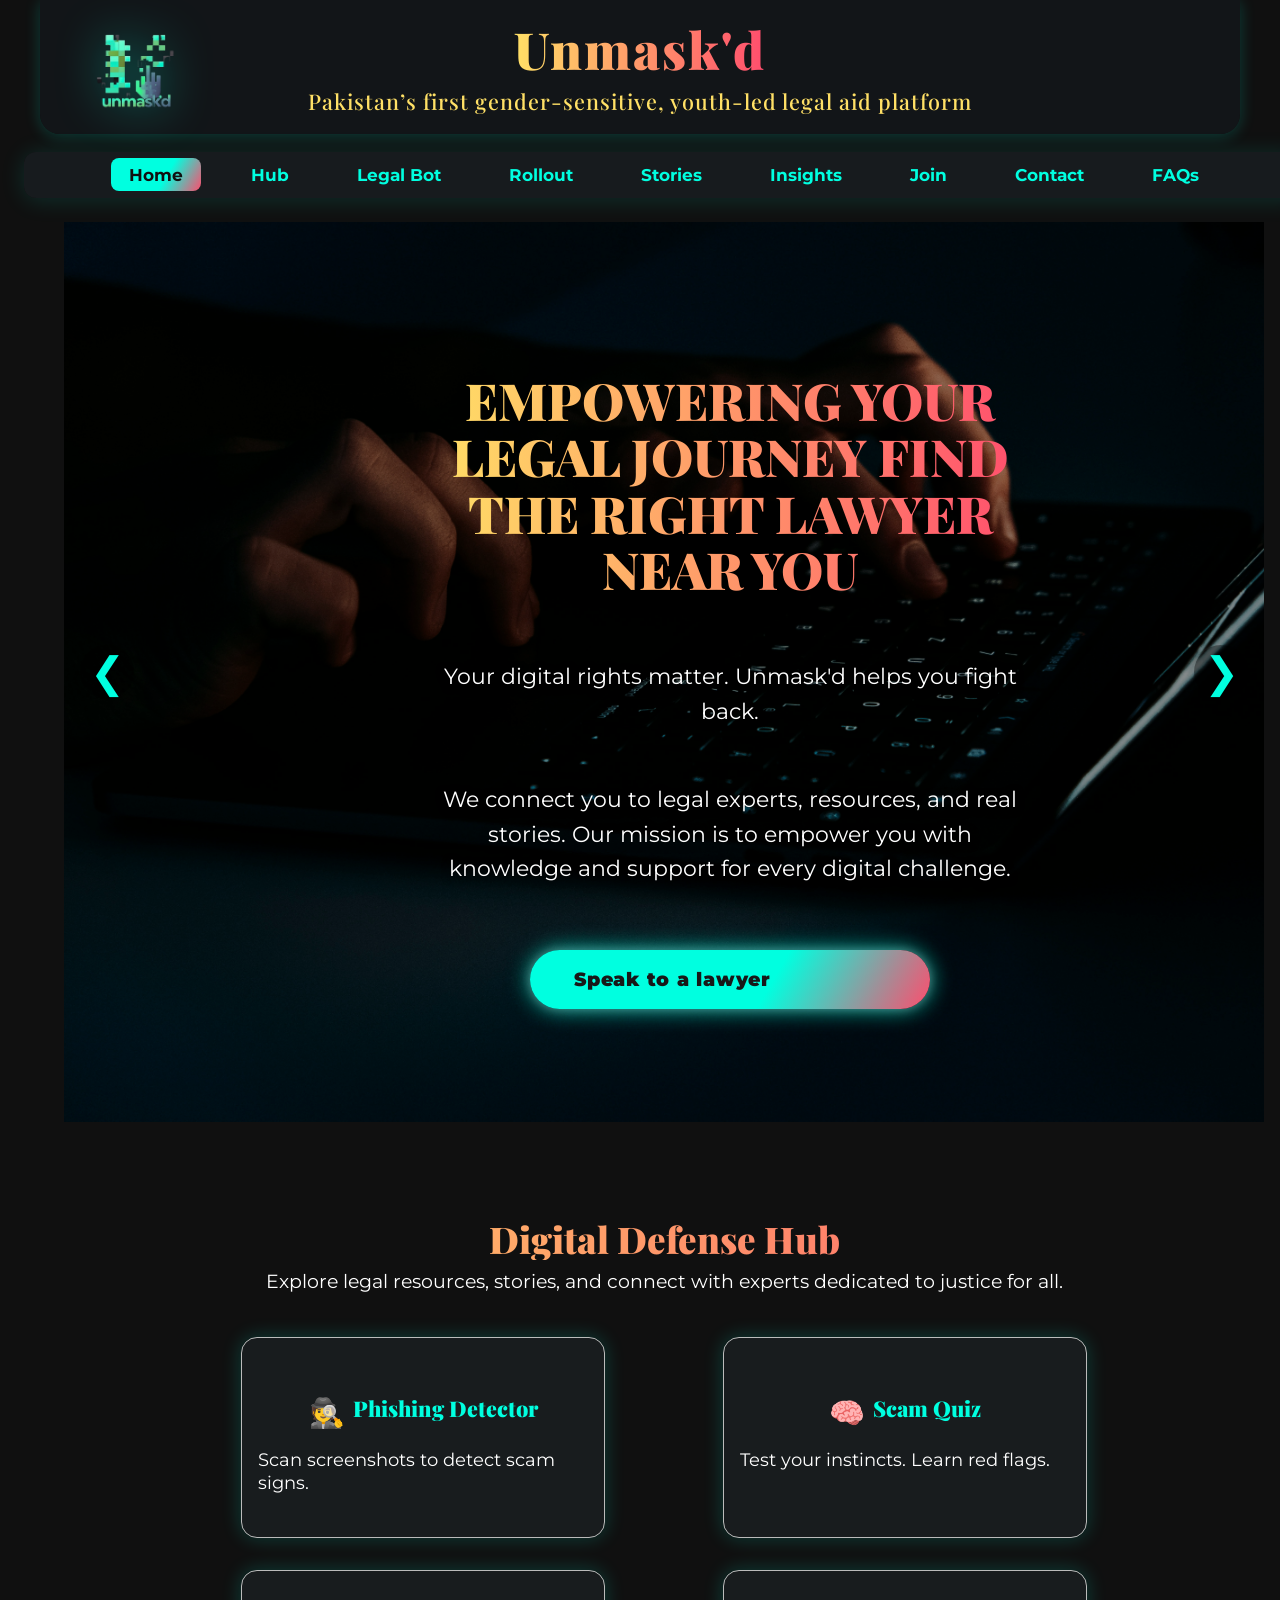
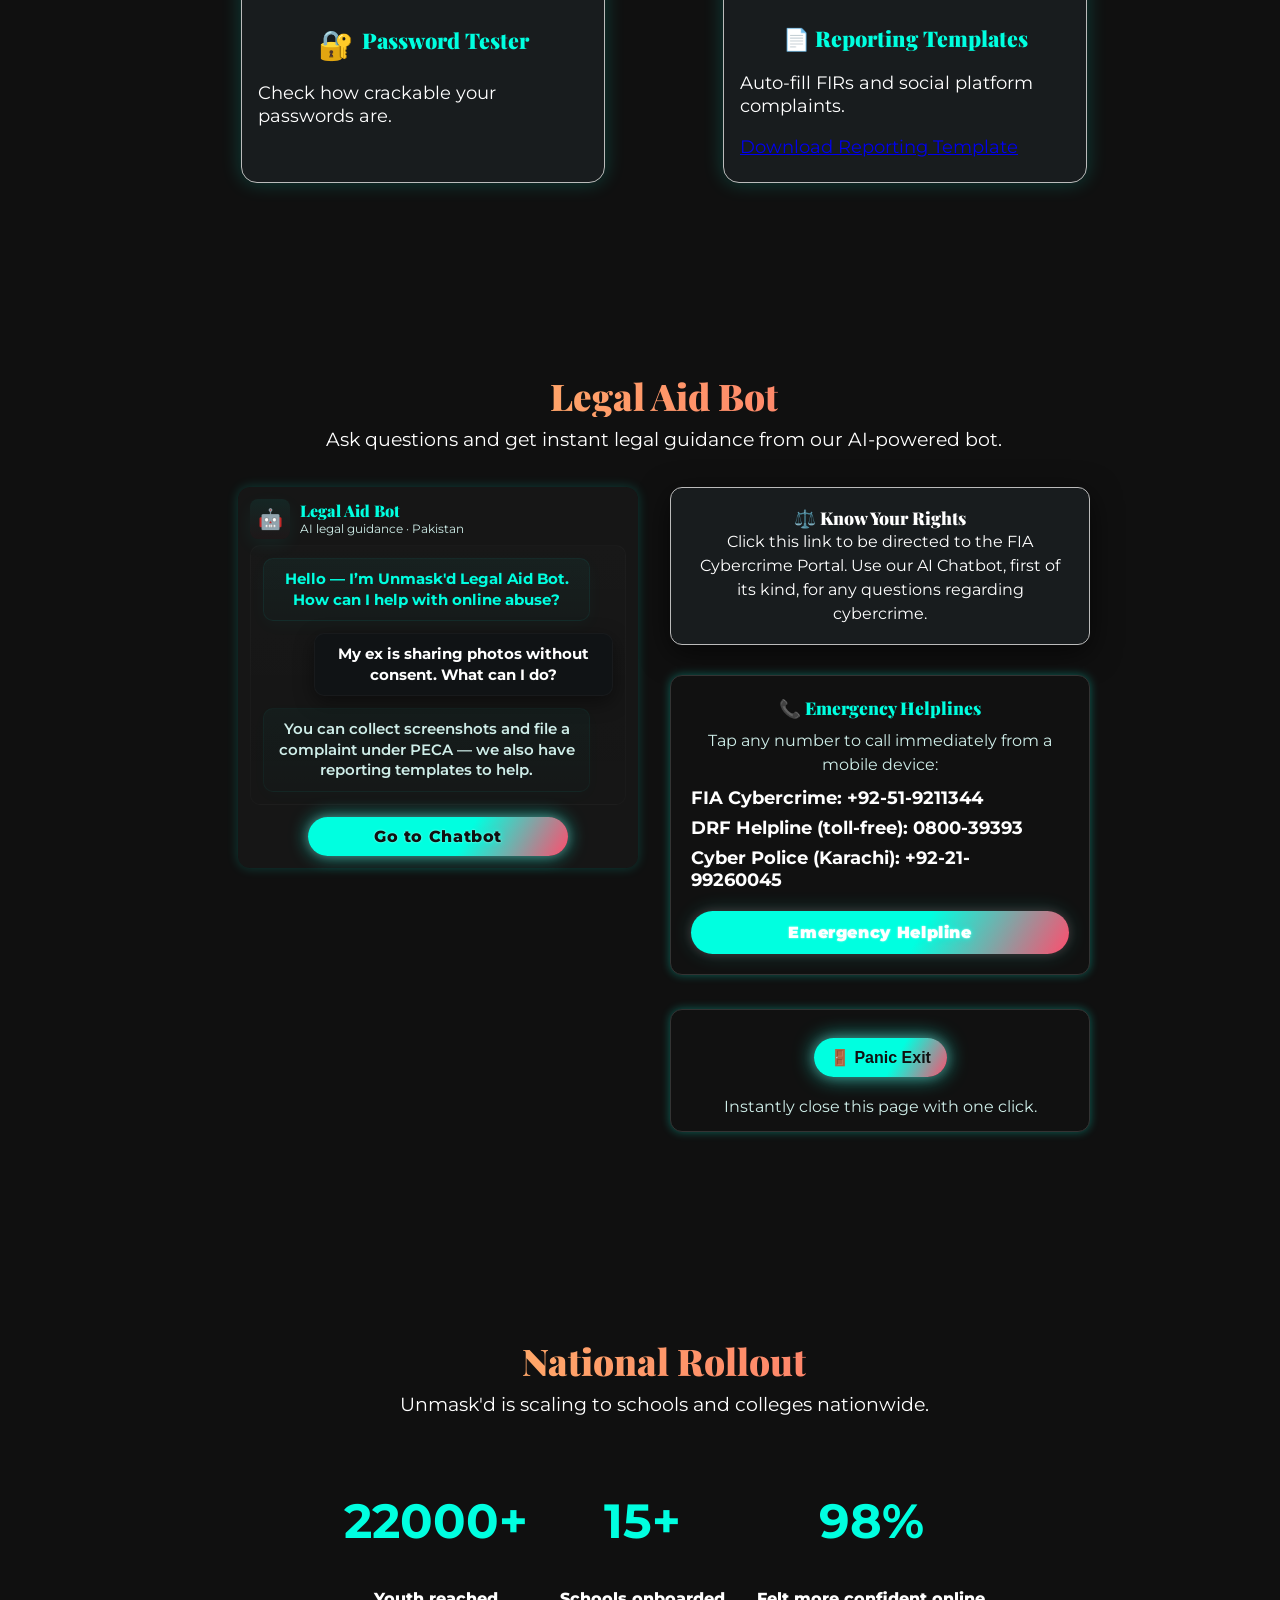
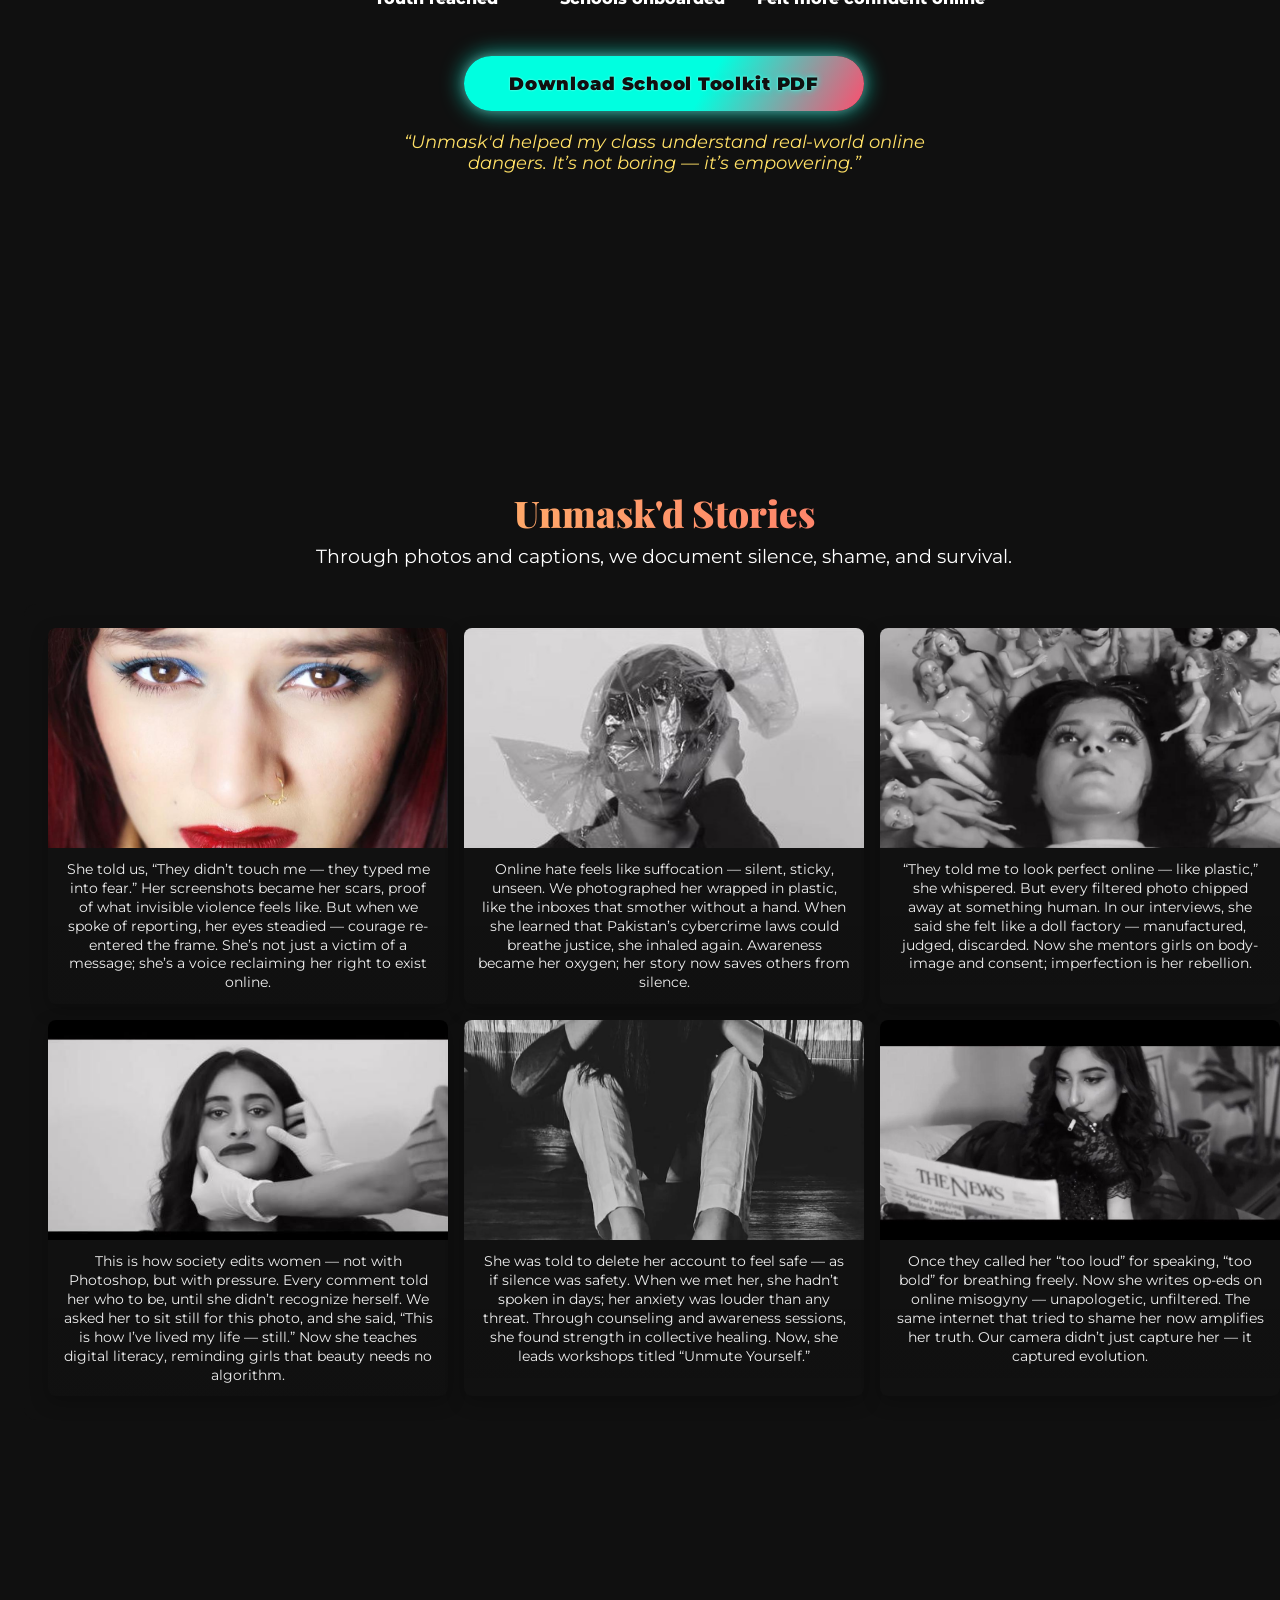
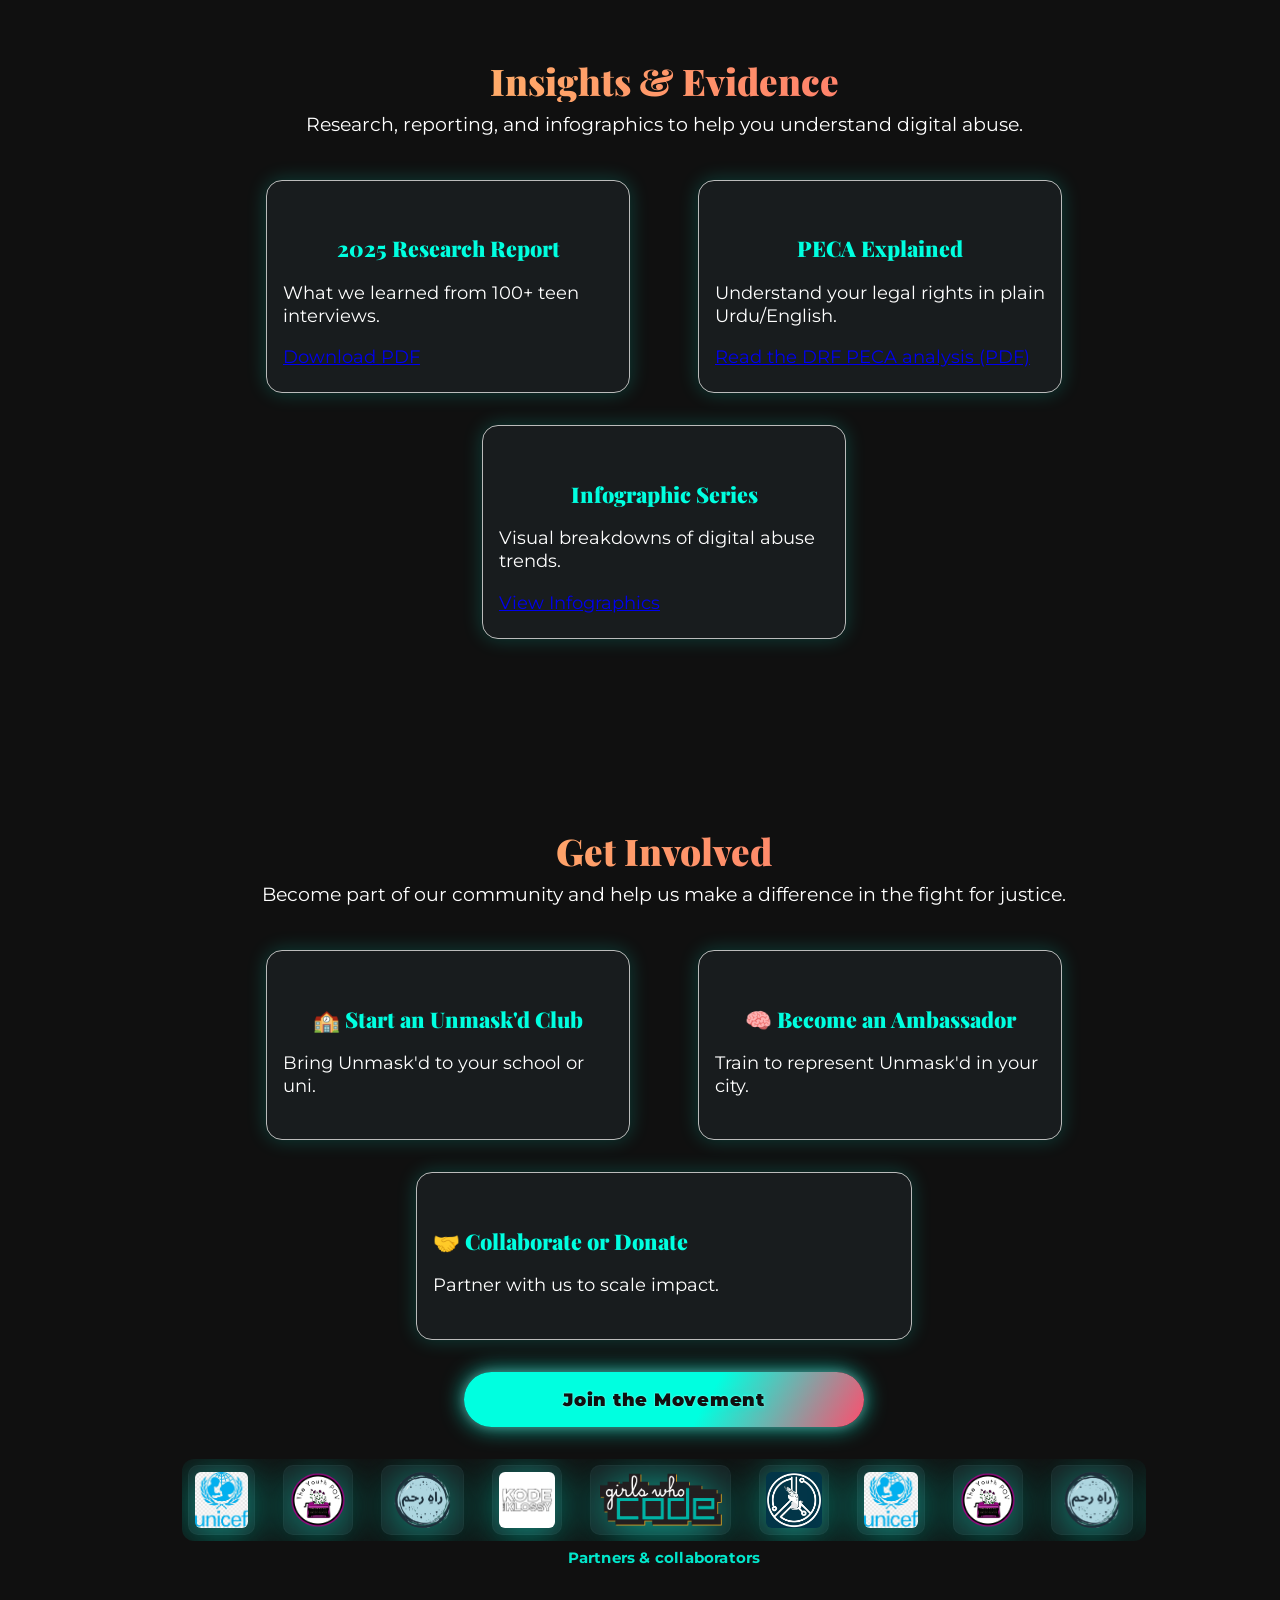
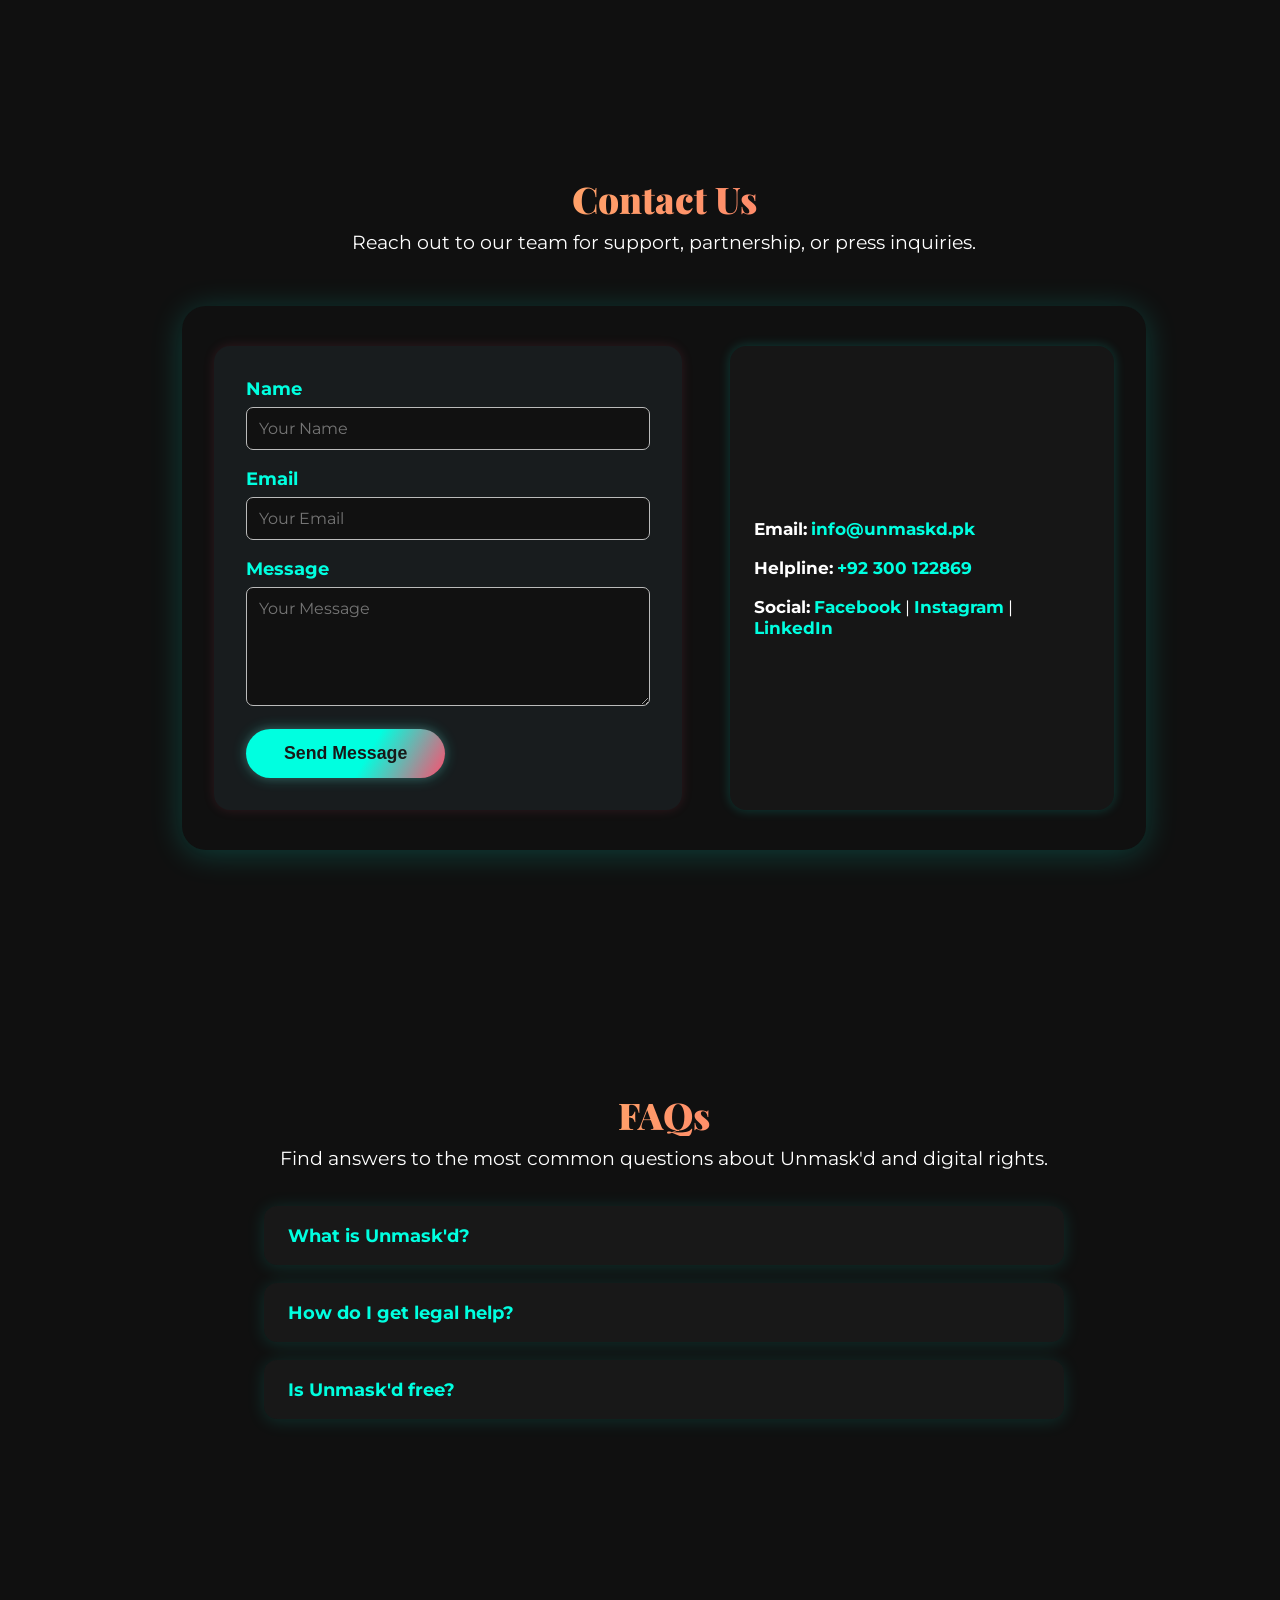
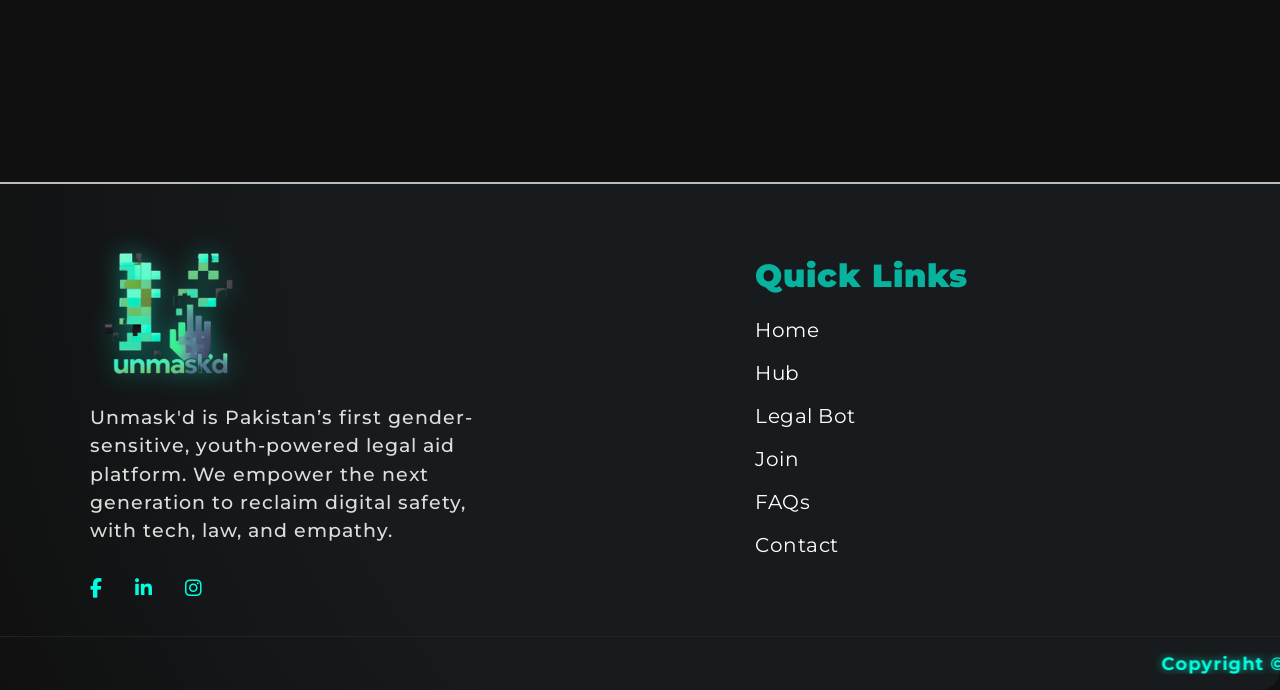
==== commit b93b1e4c: "Update index.html" ====
--- a/index.html
+++ b/index.html
@@ -289,7 +289,7 @@
     <div style="flex:1; min-width:280px; max-width:420px; display:flex; flex-direction:column; gap:18px;">
       <a href="https://complaint.fia.gov.pk/" target="_blank" rel="noopener noreferrer" class="info-card know-rights" aria-label="Open FIA Cybercrime Portal" style="display:block;">
         <h4 class="glide-bottom">⚖️ Know Your Rights</h4>
-        <p>Understand PECA and cyber laws in Pakistan using our AI chatbot - first of its kind in Pakistan.</p>
+        <p>Click this link to be directed to the FIA Cybercrime Portal. Use our AI Chatbot, first of its kind, for any questions regarding cybercrime.</p>
       </a>
 
       <div class="info-card helplines-card">
--- a/style.css
+++ b/style.css
@@ -2414,3 +2414,30 @@
   .chatbot-preview .chatbot-avatar { width:40px; height:40px; font-size:18px; }
   .chatbot-preview .chatbot-cta { max-width: 280px; width: 90%; }
 }
+/* Chat preview & legal column fixes — append this to the end of style.css */
+
+.chatbot-preview .chatbot-window { height: 260px; overflow: hidden; }
+.chatbot-preview .chatbot-messages {
+  display: flex;
+  flex-direction: column;
+  gap: 12px;
+  justify-content: flex-end;
+  align-items: stretch;
+  height: 100%;
+  padding: 0;
+}
+.chatbot-preview .msg { white-space: normal; word-break: break-word; font-size: 0.95rem; line-height: 1.35; padding: 10px 12px; }
+.chatbot-preview .chatbot-avatar {
+  width: 40px; height: 40px; border-radius: 8px;
+  display:flex; align-items:center; justify-content:center;
+  background: linear-gradient(180deg, rgba(0,255,224,0.07), rgba(255,77,109,0.03));
+  box-shadow: 0 6px 18px rgba(0,255,224,0.06);
+}
+.info-card.know-rights, .info-card.helplines-card, .info-card.panic-card { box-sizing: border-box; }
+.chatbot-preview .chatbot-cta, .info-card .hero-btn-neon, .panic-btn { border-radius: 999px; }
+
+/* Responsive stacking */
+@media (max-width:900px) {
+  .legal-grid { flex-direction: column; align-items: center; }
+  .chatbot-preview .chatbot-window { height: 200px; }
+}
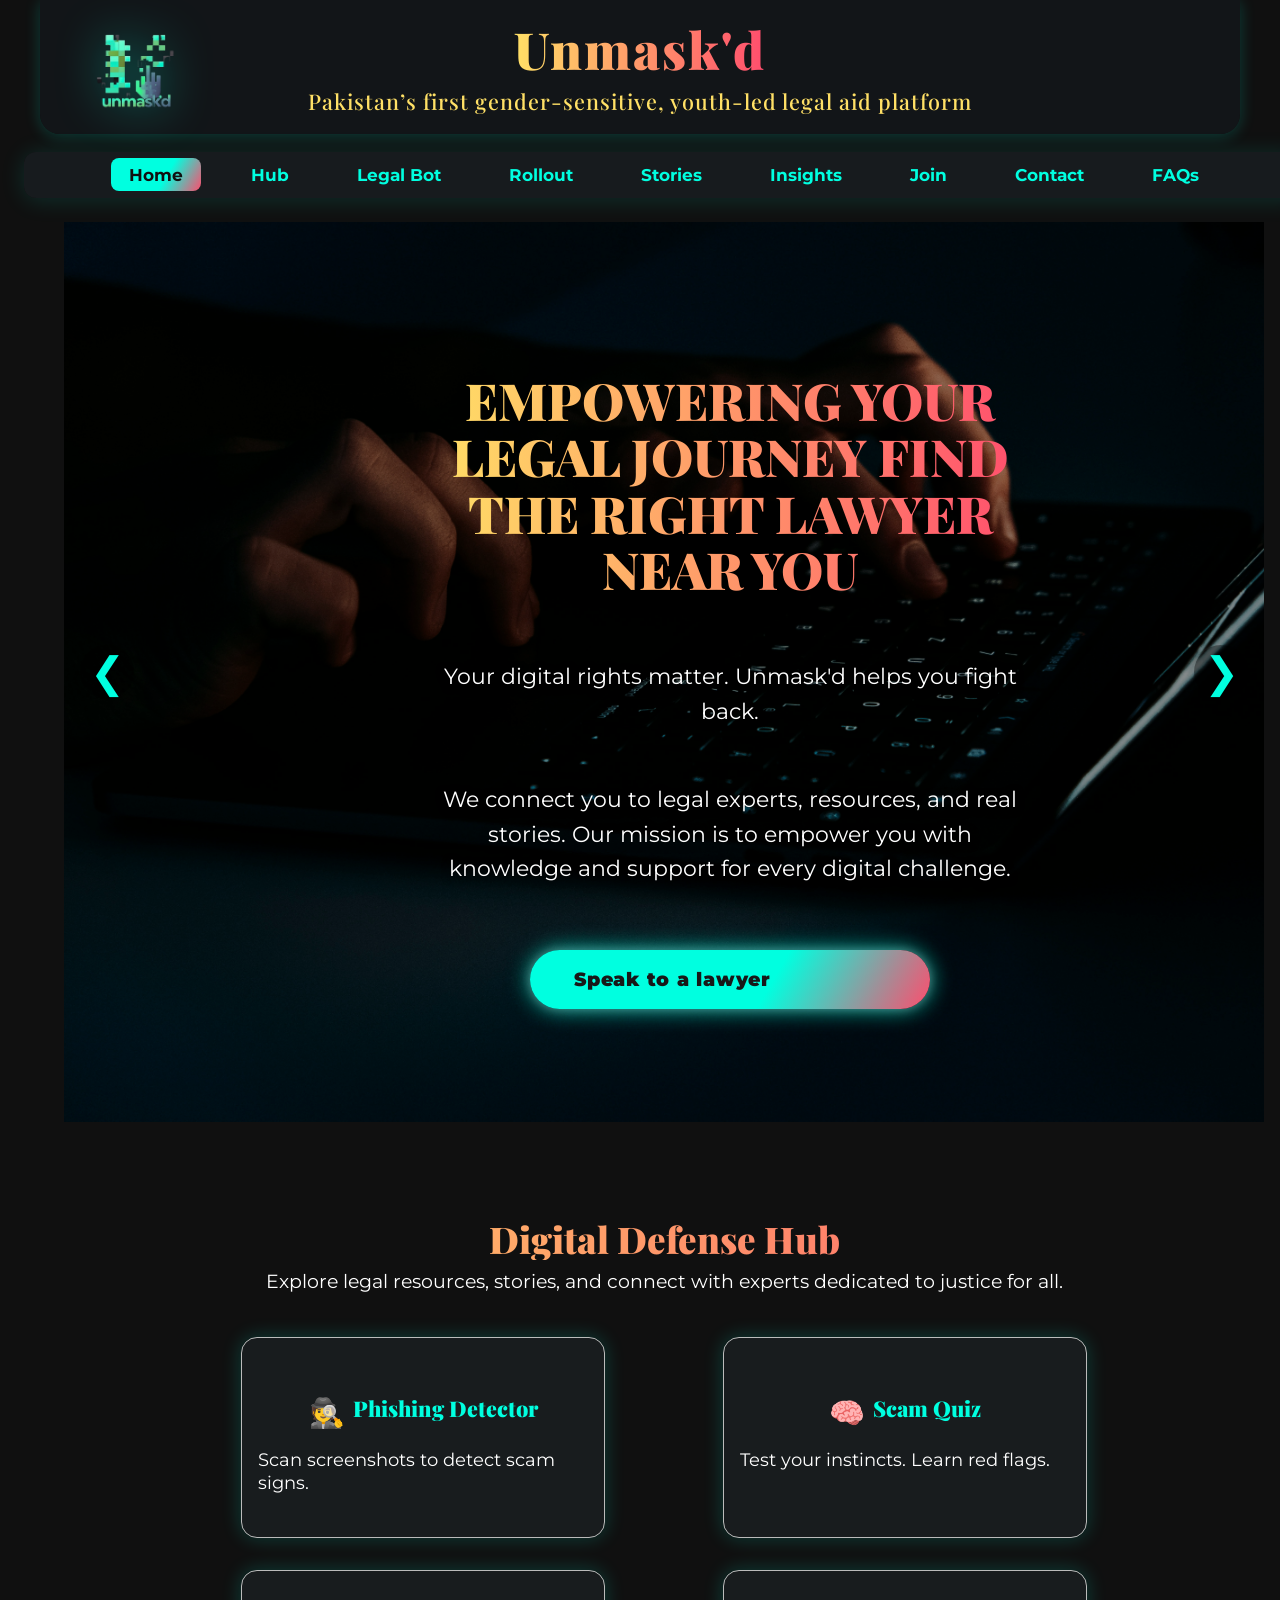
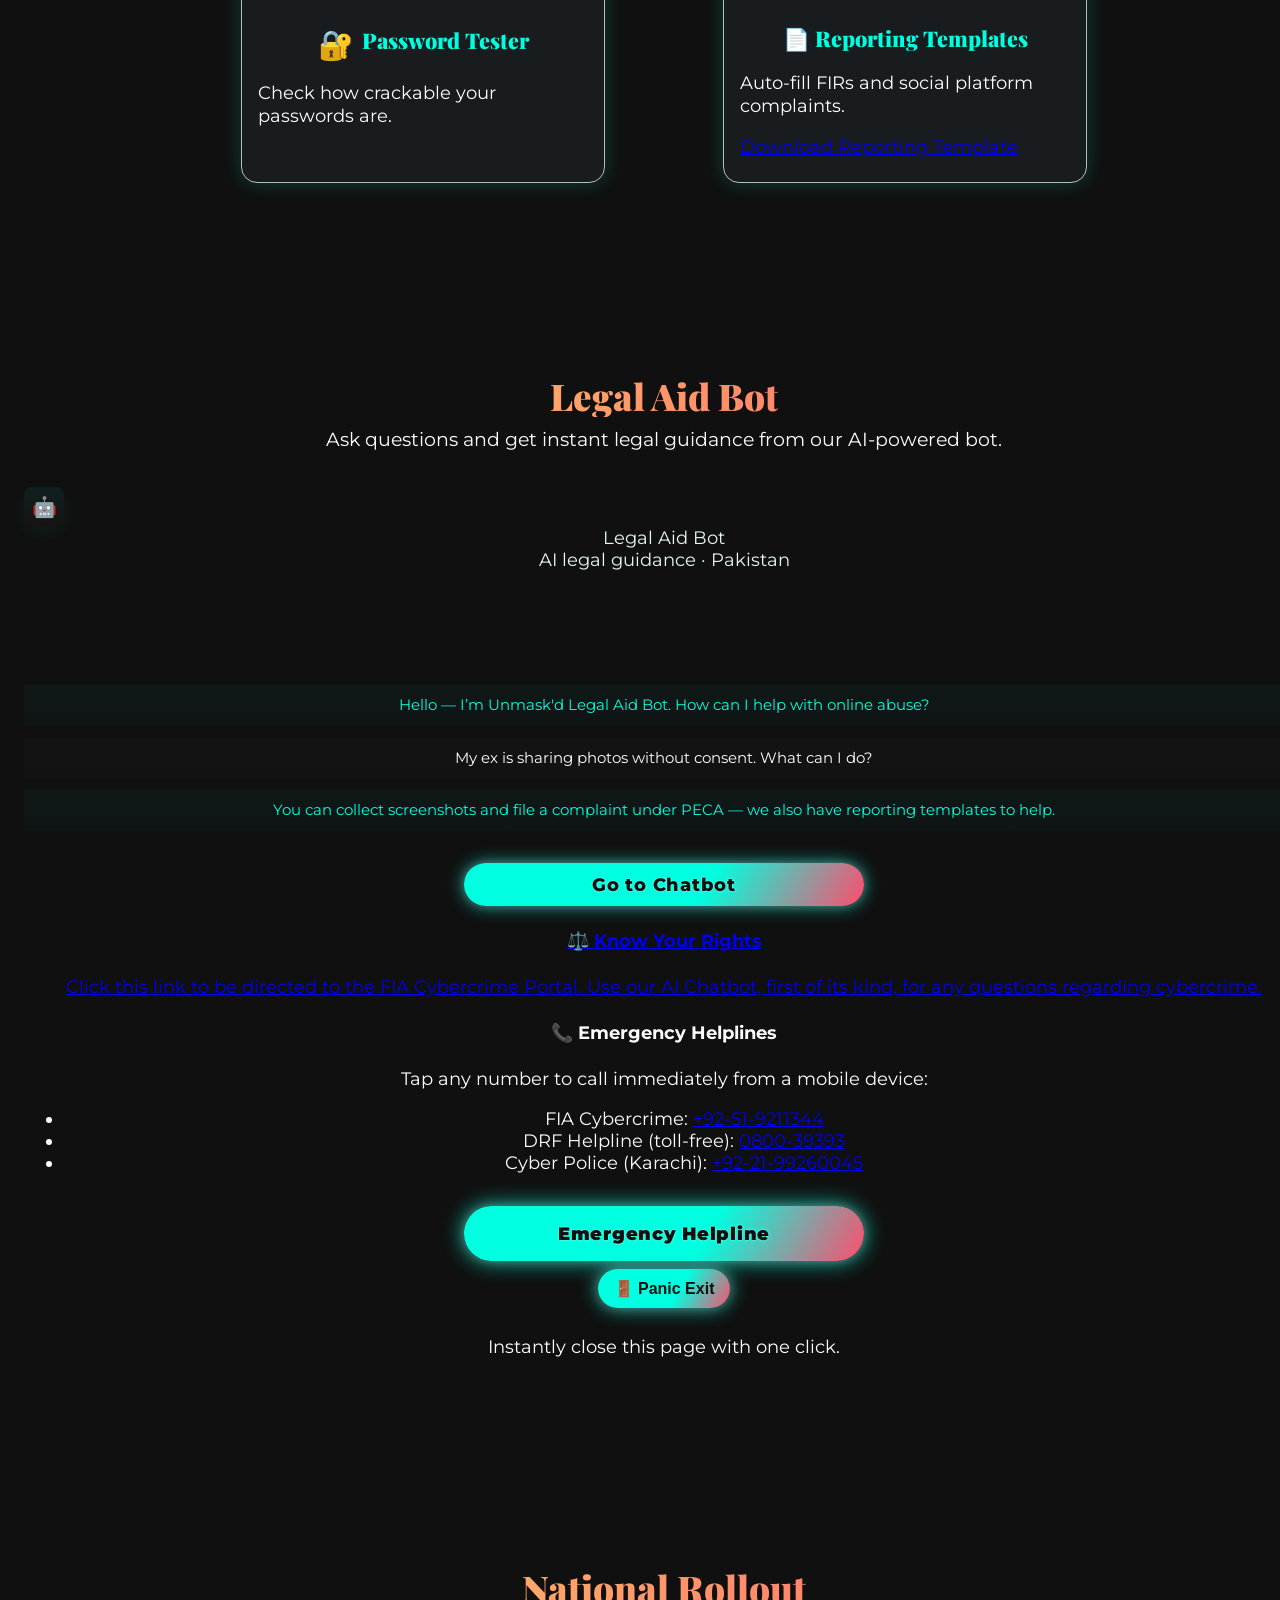
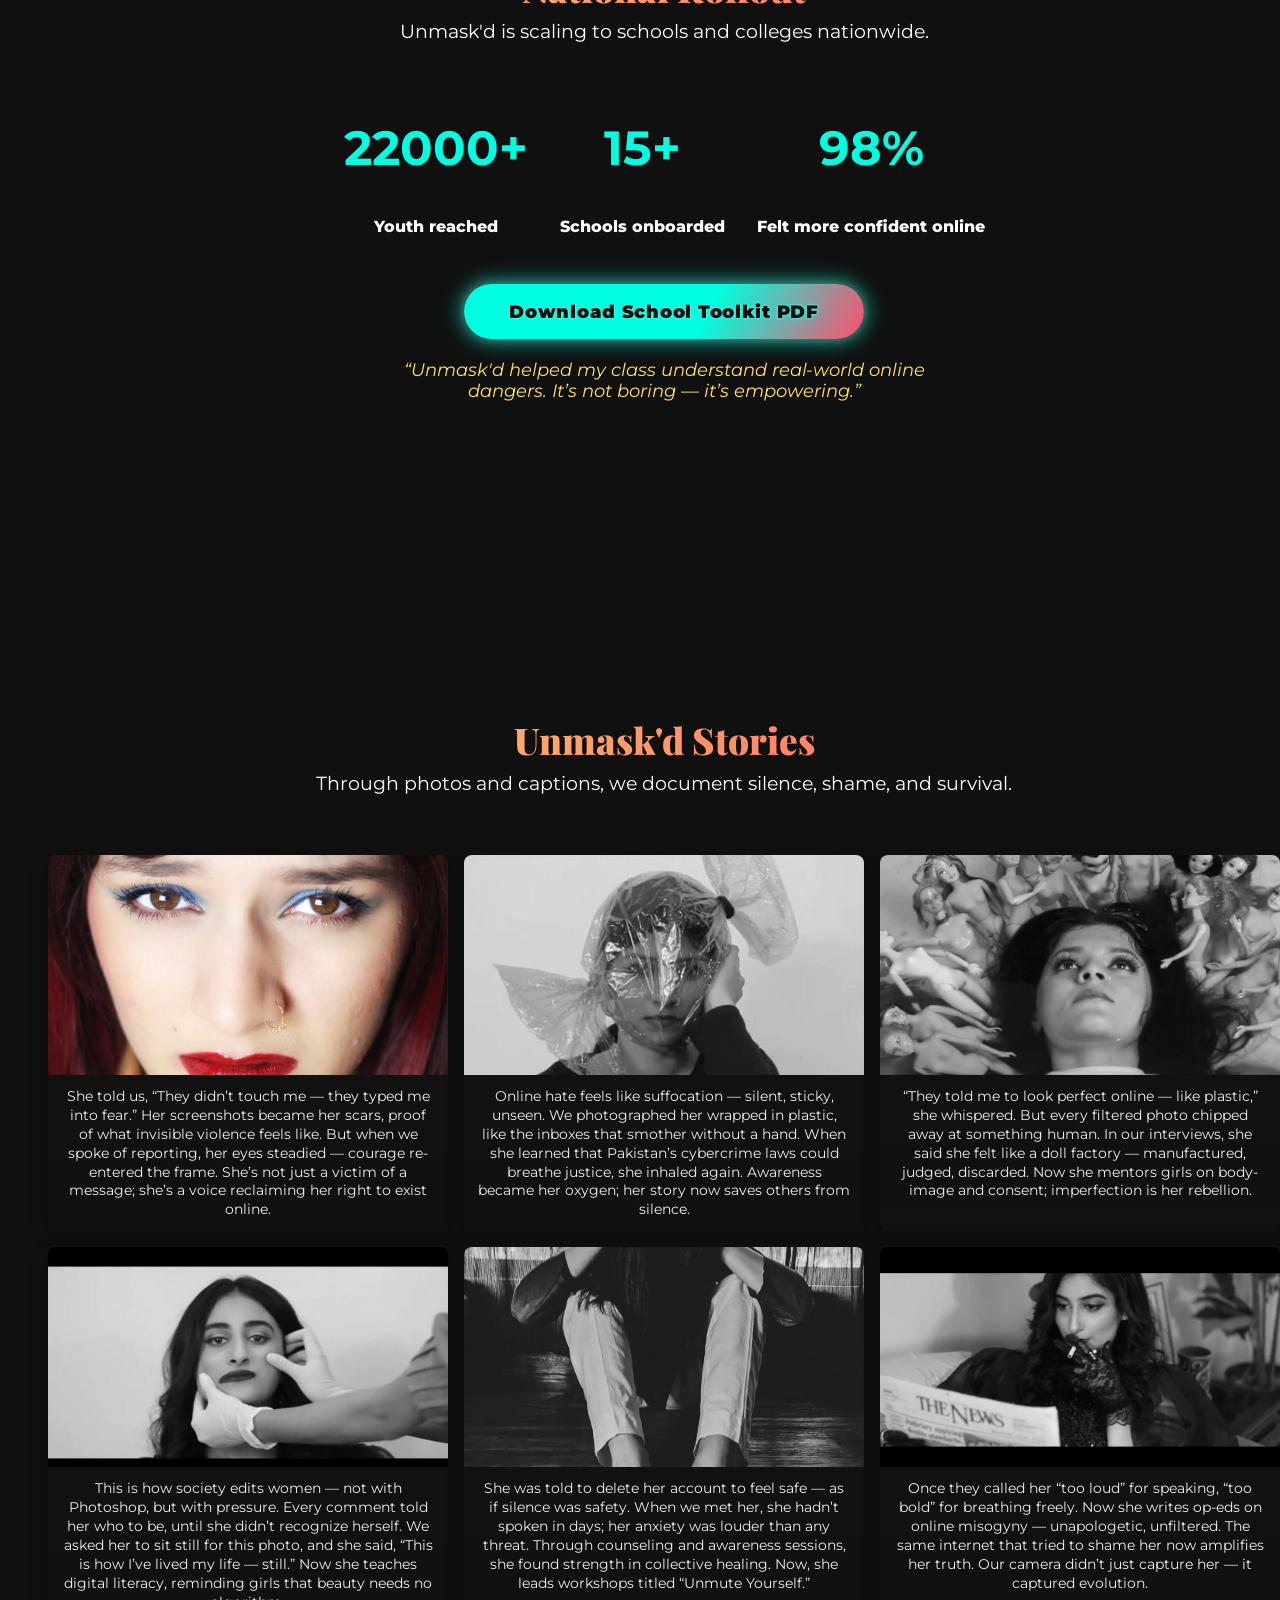
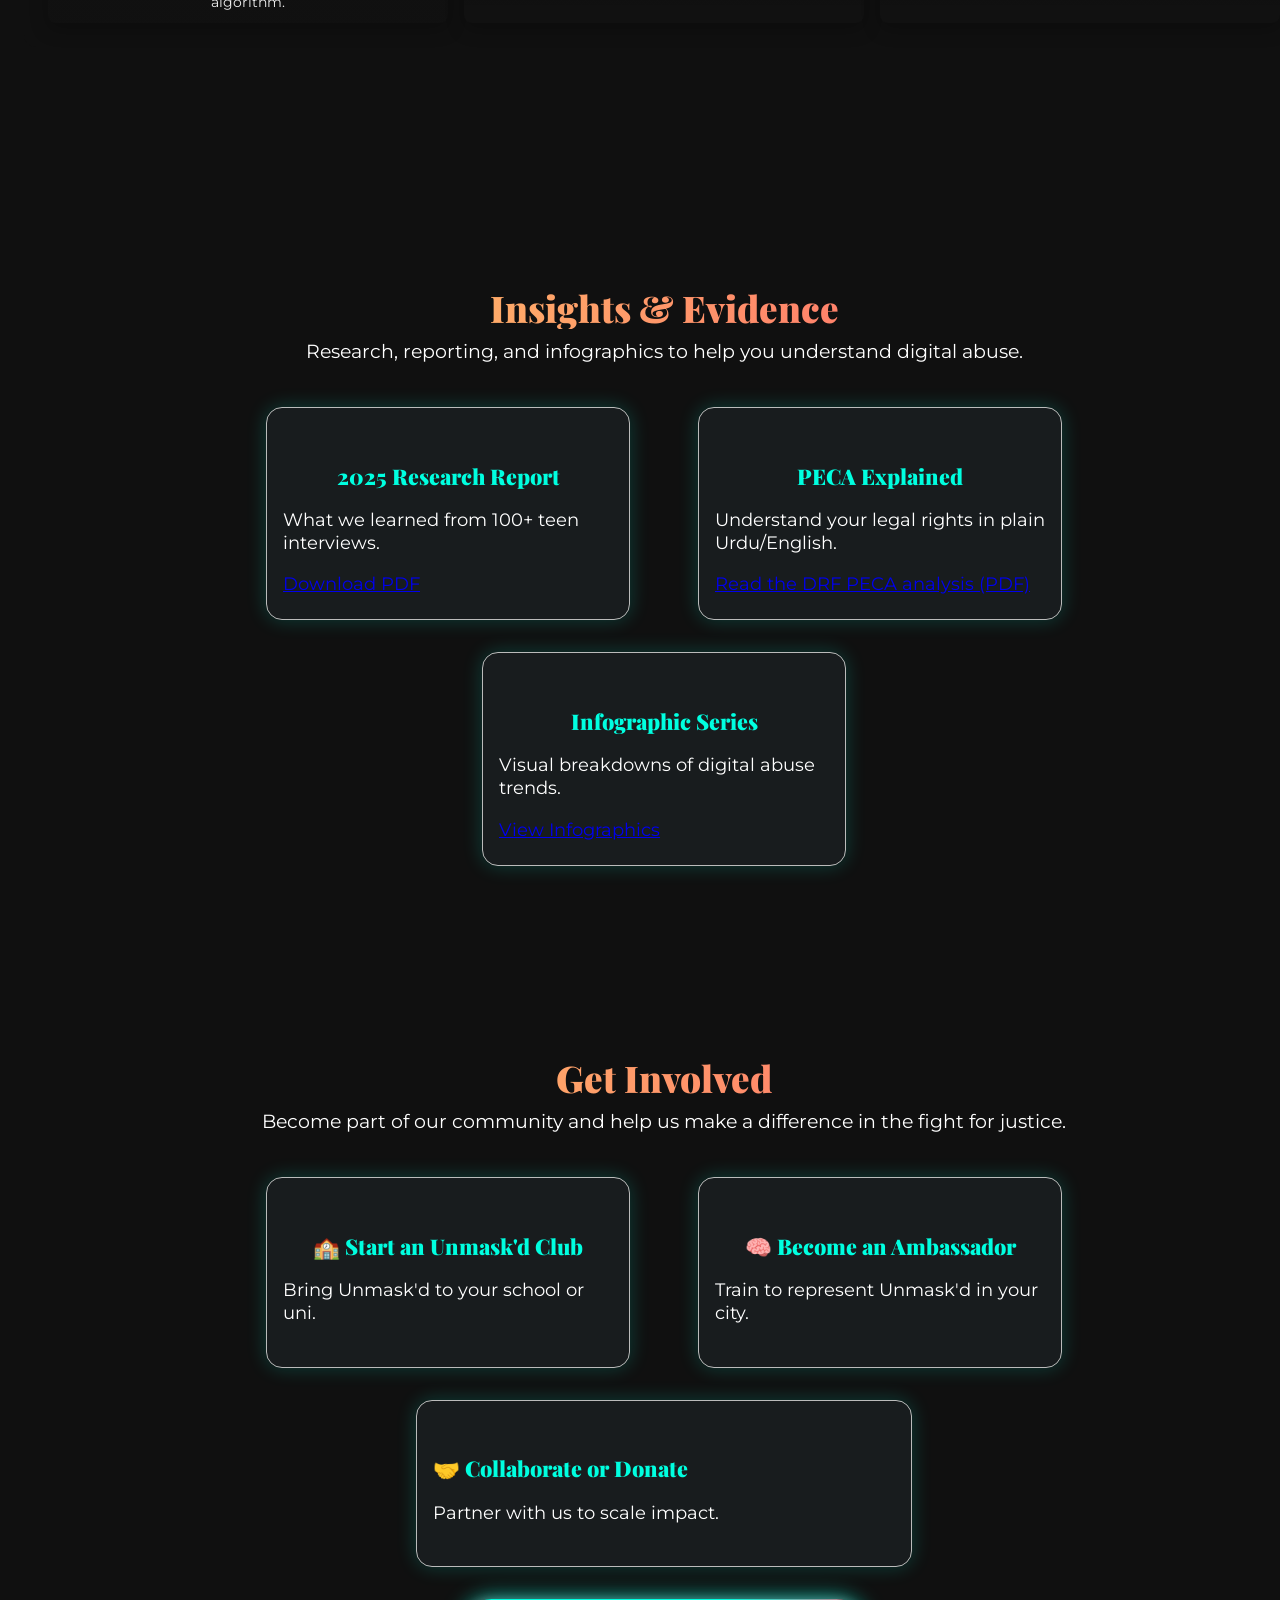
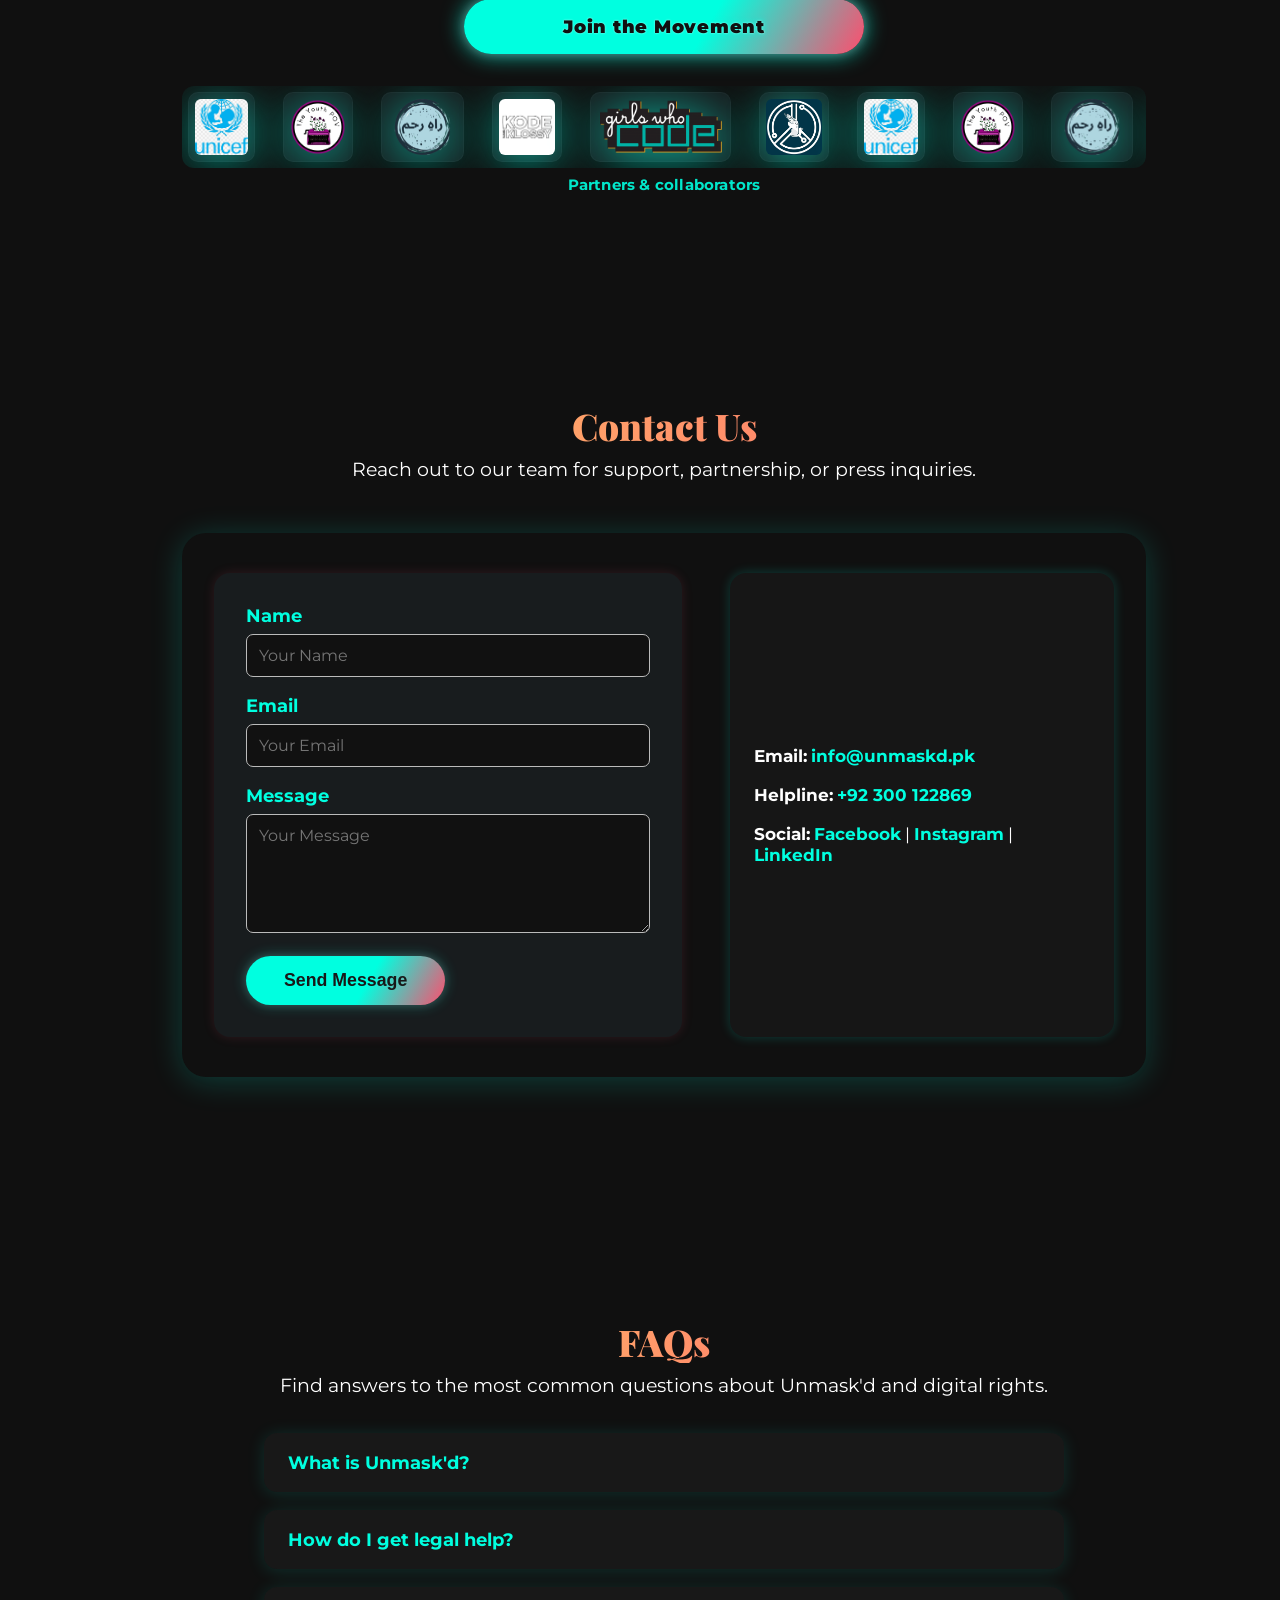
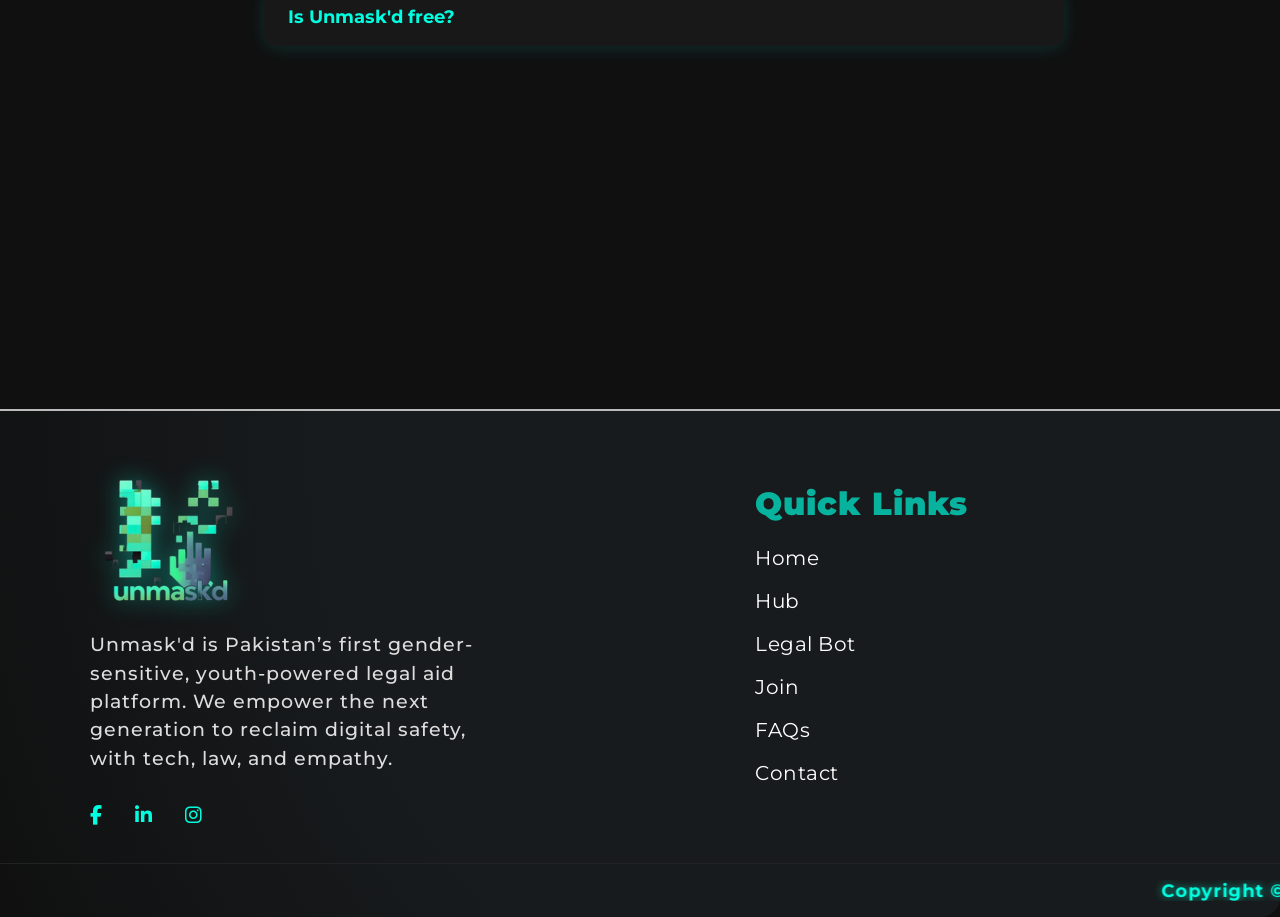
==== commit 1b4fecdf: "Update index.html" ====
--- a/index.html
+++ b/index.html
@@ -242,73 +242,65 @@
   <h1 class="main-heading glide-bottom">Legal Aid Bot</h1>
   <div class="hero-intro-wide glide-bottom">Ask questions and get instant legal guidance from our AI-powered bot.</div>
 
-  <div class="legal-grid" style="display:flex; flex-wrap:wrap; gap:32px; justify-content:center; align-items:flex-start;">
-
-    <!-- LEFT: Chatbot preview (static, non-scrollable) -->
-    <div style="flex:1; min-width:280px; max-width:400px;">
-      <div class="chatbot-preview glide-bottom" aria-label="Legal Aid Chatbot preview" style="background:#161616; border-radius:12px; padding:12px; box-shadow:0 0 12px #00ffe033; box-sizing:border-box;">
-        <div class="chatbot-header" aria-hidden="true" style="display:flex; align-items:center; gap:10px; margin-bottom:6px;">
-          <div class="chatbot-avatar" aria-hidden="true">🤖</div>
-          <div style="flex:1; text-align:left;">
-            <div style="font-family:var(--ivy-serif); font-weight:900; color:var(--neon-mint); font-size:1rem; line-height:1;">Legal Aid Bot</div>
-            <div style="font-size:0.78rem; color:#cfeee9; margin-top:2px;">AI legal guidance · Pakistan</div>
-          </div>
-        </div>
-
-        <div class="chatbot-window" role="region" aria-label="Chat preview" style="padding:12px; background:linear-gradient(180deg, rgba(255,255,255,0.01), rgba(255,255,255,0.00)); border-radius:10px; border:1px solid rgba(255,255,255,0.02); width:100%; height:260px; box-sizing:border-box; overflow:hidden;">
-          <div class="chatbot-messages" aria-hidden="true" style="display:flex; flex-direction:column; gap:12px; height:100%; justify-content:flex-end; align-items:stretch;">
-
-            <div class="chatbot-message bot" style="display:flex; justify-content:flex-start;">
-              <div class="msg" style="max-width:86%; background:linear-gradient(180deg, rgba(0,255,224,0.04), rgba(0,255,224,0.02)); border:1px solid rgba(0,255,224,0.06); padding:10px 12px; border-radius:10px; color:var(--neon-mint); font-weight:700; font-family:var(--ivy-sans); box-shadow:0 4px 18px rgba(0,255,224,0.03); font-size:0.95rem; line-height:1.35;">
-                Hello — I’m Unmask'd Legal Aid Bot. How can I help with online abuse?
+  <!-- BIG PANEL that contains the chatbot preview (left) and the three stacked cards (right) -->
+  <div class="legal-panel glide-bottom" role="region" aria-labelledby="legal-panel-title">
+
+    <div class="legal-panel-inner">
+      <!-- LEFT: Chatbot preview (unchanged content but sized to fit inside the big panel) -->
+      <div class="panel-left">
+        <div class="chatbot-preview" aria-label="Legal Aid Chatbot preview">
+          <div class="chatbot-header" aria-hidden="true">
+            <div class="chatbot-avatar">🤖</div>
+            <div class="chatbot-header-text">
+              <div class="chatbot-title">Legal Aid Bot</div>
+              <div class="chatbot-sub">AI legal guidance · Pakistan</div>
+            </div>
+          </div>
+
+          <div class="chatbot-window" role="region" aria-label="Chat preview">
+            <div class="chatbot-messages" aria-hidden="true">
+              <div class="chatbot-message bot">
+                <div class="msg">Hello — I’m Unmask'd Legal Aid Bot. How can I help with online abuse?</div>
               </div>
-            </div>
-
-            <div class="chatbot-message user" style="display:flex; justify-content:flex-end;">
-              <div class="msg" style="max-width:78%; background:#101315; border:1px solid rgba(255,255,255,0.03); padding:10px 12px; border-radius:10px; color:#fff; font-weight:700; font-family:var(--ivy-sans); box-shadow:0 6px 20px rgba(0,0,0,0.45); font-size:0.95rem; line-height:1.35;">
-                My ex is sharing photos without consent. What can I do?
+
+              <div class="chatbot-message user">
+                <div class="msg">My ex is sharing photos without consent. What can I do?</div>
               </div>
-            </div>
-
-            <div class="chatbot-message bot" style="display:flex; justify-content:flex-start;">
-              <div class="msg" style="max-width:86%; background:linear-gradient(180deg, rgba(0,255,224,0.03), rgba(0,255,224,0.01)); border:1px solid rgba(0,255,224,0.04); padding:10px 12px; border-radius:10px; color:var(--muted, #cfeee9); font-weight:600; font-family:var(--ivy-sans); box-shadow:0 4px 18px rgba(0,255,224,0.02); font-size:0.95rem; line-height:1.35;">
-                You can collect screenshots and file a complaint under PECA — we also have reporting templates to help.
+
+              <div class="chatbot-message bot">
+                <div class="msg">You can collect screenshots and file a complaint under PECA — we also have reporting templates to help.</div>
               </div>
             </div>
-
-          </div>
-        </div>
-
-        <a class="chatbot-cta hero-btn-neon" href="https://zehrahminall.pythonanywhere.com/" target="_blank" rel="noopener noreferrer" style="display:inline-block; margin:12px auto 0; max-width:260px; width:86%; padding:10px 16px; font-size:0.98rem; box-shadow:0 0 18px #00ffe0aa, 0 0 8px #ff4d6d66; text-align:center;">
-          Go to Chatbot
+          </div>
+
+          <a class="chatbot-cta hero-btn-neon" href="https://zehrahminall.pythonanywhere.com/" target="_blank" rel="noopener noreferrer">Go to Chatbot</a>
+        </div>
+      </div>
+
+      <!-- RIGHT: three stacked cards inside the same big panel -->
+      <div class="panel-right" role="group" aria-label="Quick actions and helplines">
+        <a class="panel-card panel-know-rights" href="https://complaint.fia.gov.pk/" target="_blank" rel="noopener noreferrer">
+          <h4>⚖️ Know Your Rights</h4>
+          <p>Click this link to be directed to the FIA Cybercrime Portal. Use our AI Chatbot, first of its kind, for any questions regarding cybercrime.</p>
         </a>
+
+        <div class="panel-card panel-helplines">
+          <h4>📞 Emergency Helplines</h4>
+          <p>Tap any number to call immediately from a mobile device:</p>
+          <ul class="helpline-list">
+            <li>FIA Cybercrime: <a href="tel:+92519211344">+92-51-9211344</a></li>
+            <li>DRF Helpline (toll-free): <a href="tel:080039393">0800-39393</a></li>
+            <li>Cyber Police (Karachi): <a href="tel:+922199260045">+92-21-99260045</a></li>
+          </ul>
+          <a class="hero-btn-neon helpline-cta" href="tel:+92519211344">Emergency Helpline</a>
+        </div>
+
+        <div class="panel-card panel-panic">
+          <button id="panicExitBtn" class="panic-btn" title="Instantly exit this page">🚪 Panic Exit</button>
+          <p class="panic-note">Instantly close this page with one click.</p>
+        </div>
       </div>
     </div>
-
-    <!-- RIGHT: cards column (Know Your Rights, Helplines, Panic) -->
-    <div style="flex:1; min-width:280px; max-width:420px; display:flex; flex-direction:column; gap:18px;">
-      <a href="https://complaint.fia.gov.pk/" target="_blank" rel="noopener noreferrer" class="info-card know-rights" aria-label="Open FIA Cybercrime Portal" style="display:block;">
-        <h4 class="glide-bottom">⚖️ Know Your Rights</h4>
-        <p>Click this link to be directed to the FIA Cybercrime Portal. Use our AI Chatbot, first of its kind, for any questions regarding cybercrime.</p>
-      </a>
-
-      <div class="info-card helplines-card">
-        <h4 class="glide-bottom">📞 Emergency Helplines</h4>
-        <p>Tap any number to call immediately from a mobile device:</p>
-        <ul class="helpline-list" style="margin:10px 0 12px 0; padding:0; list-style:none;">
-          <li style="margin-bottom:8px;"><a href="tel:+92519211344">FIA Cybercrime: +92-51-9211344</a></li>
-          <li style="margin-bottom:8px;"><a href="tel:080039393">DRF Helpline (toll-free): 0800-39393</a></li>
-          <li><a href="tel:+922199260045">Cyber Police (Karachi): +92-21-99260045</a></li>
-        </ul>
-        <a href="tel:+92519211344" class="hero-btn-neon helpline-cta" aria-label="Call FIA Cybercrime now" style="display:inline-block; margin-top:8px;">Emergency Helpline</a>
-      </div>
-
-      <div class="info-card panic-card">
-        <button id="panicExitBtn" class="panic-btn glide-bottom" title="Instantly exit this page">🚪 Panic Exit</button>
-        <p style="margin-top:8px;">Instantly close this page with one click.</p>
-      </div>
-    </div>
-
   </div>
 </section>
 
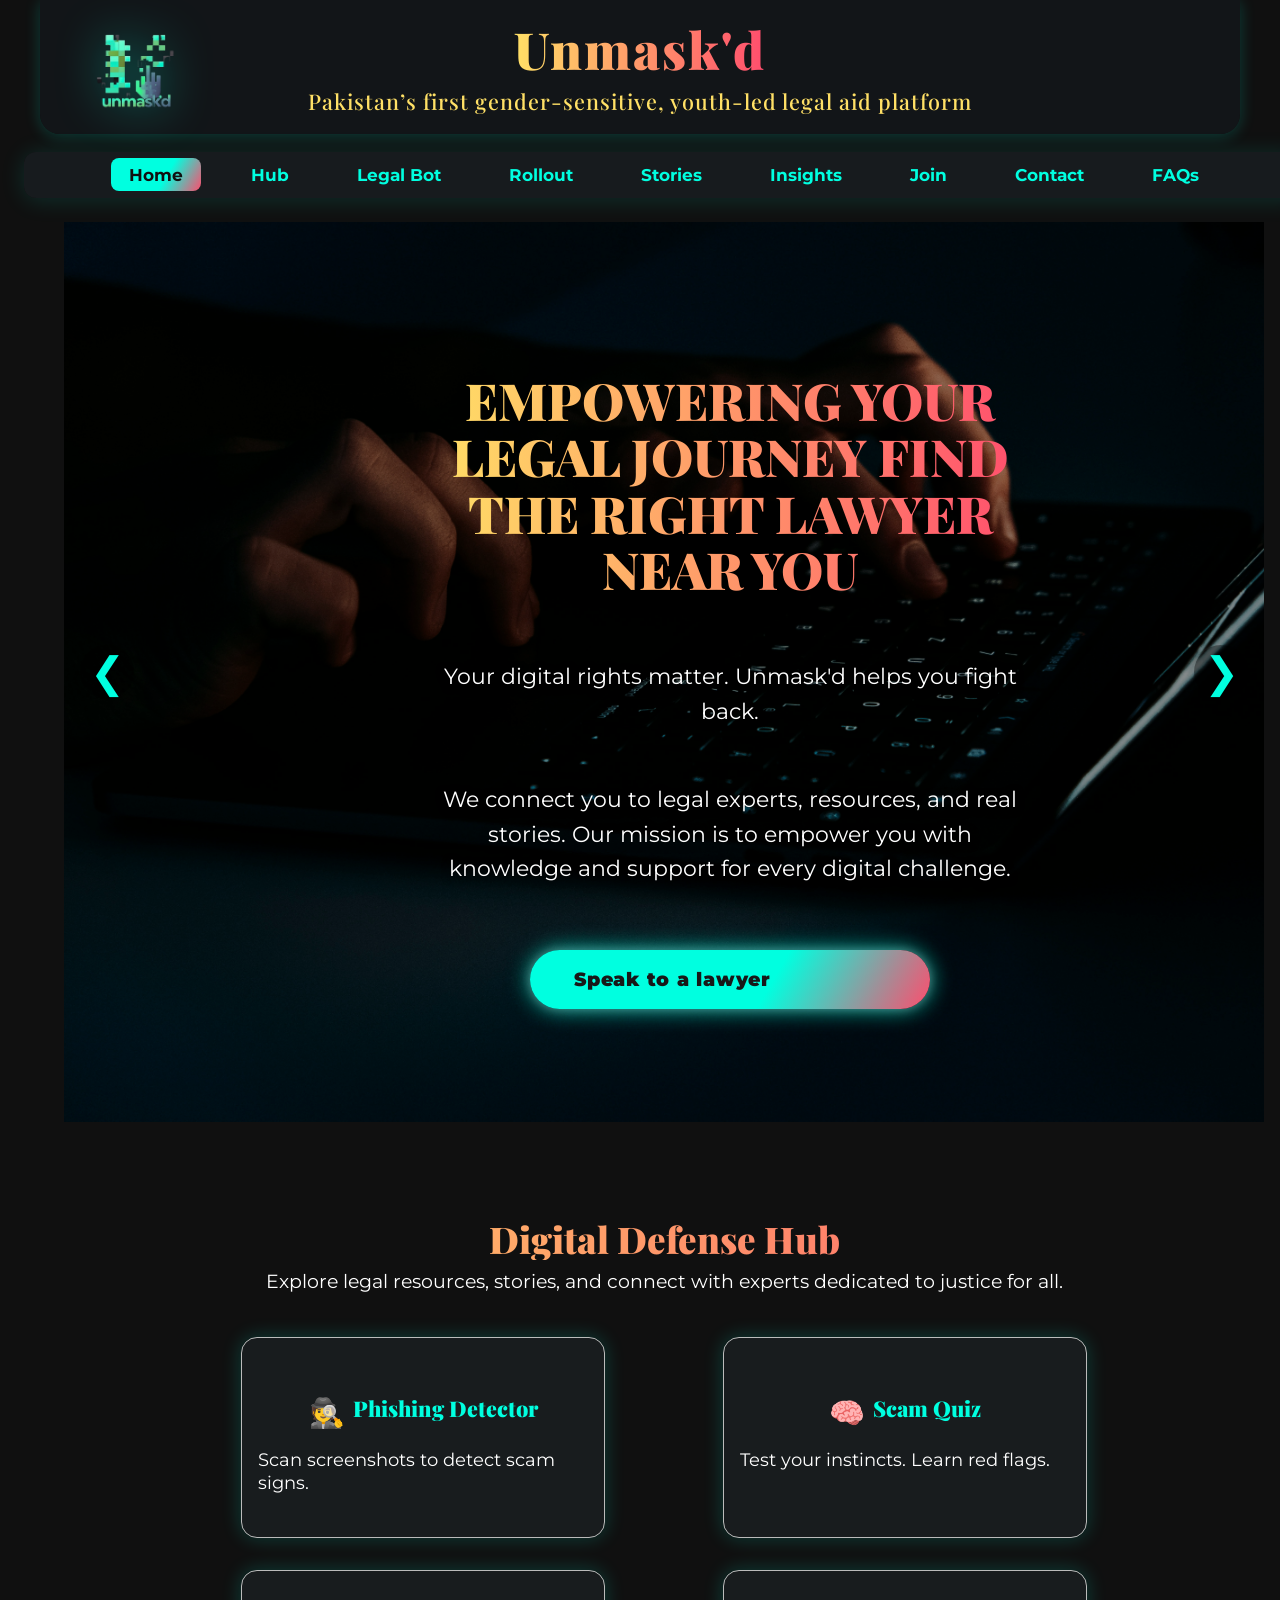
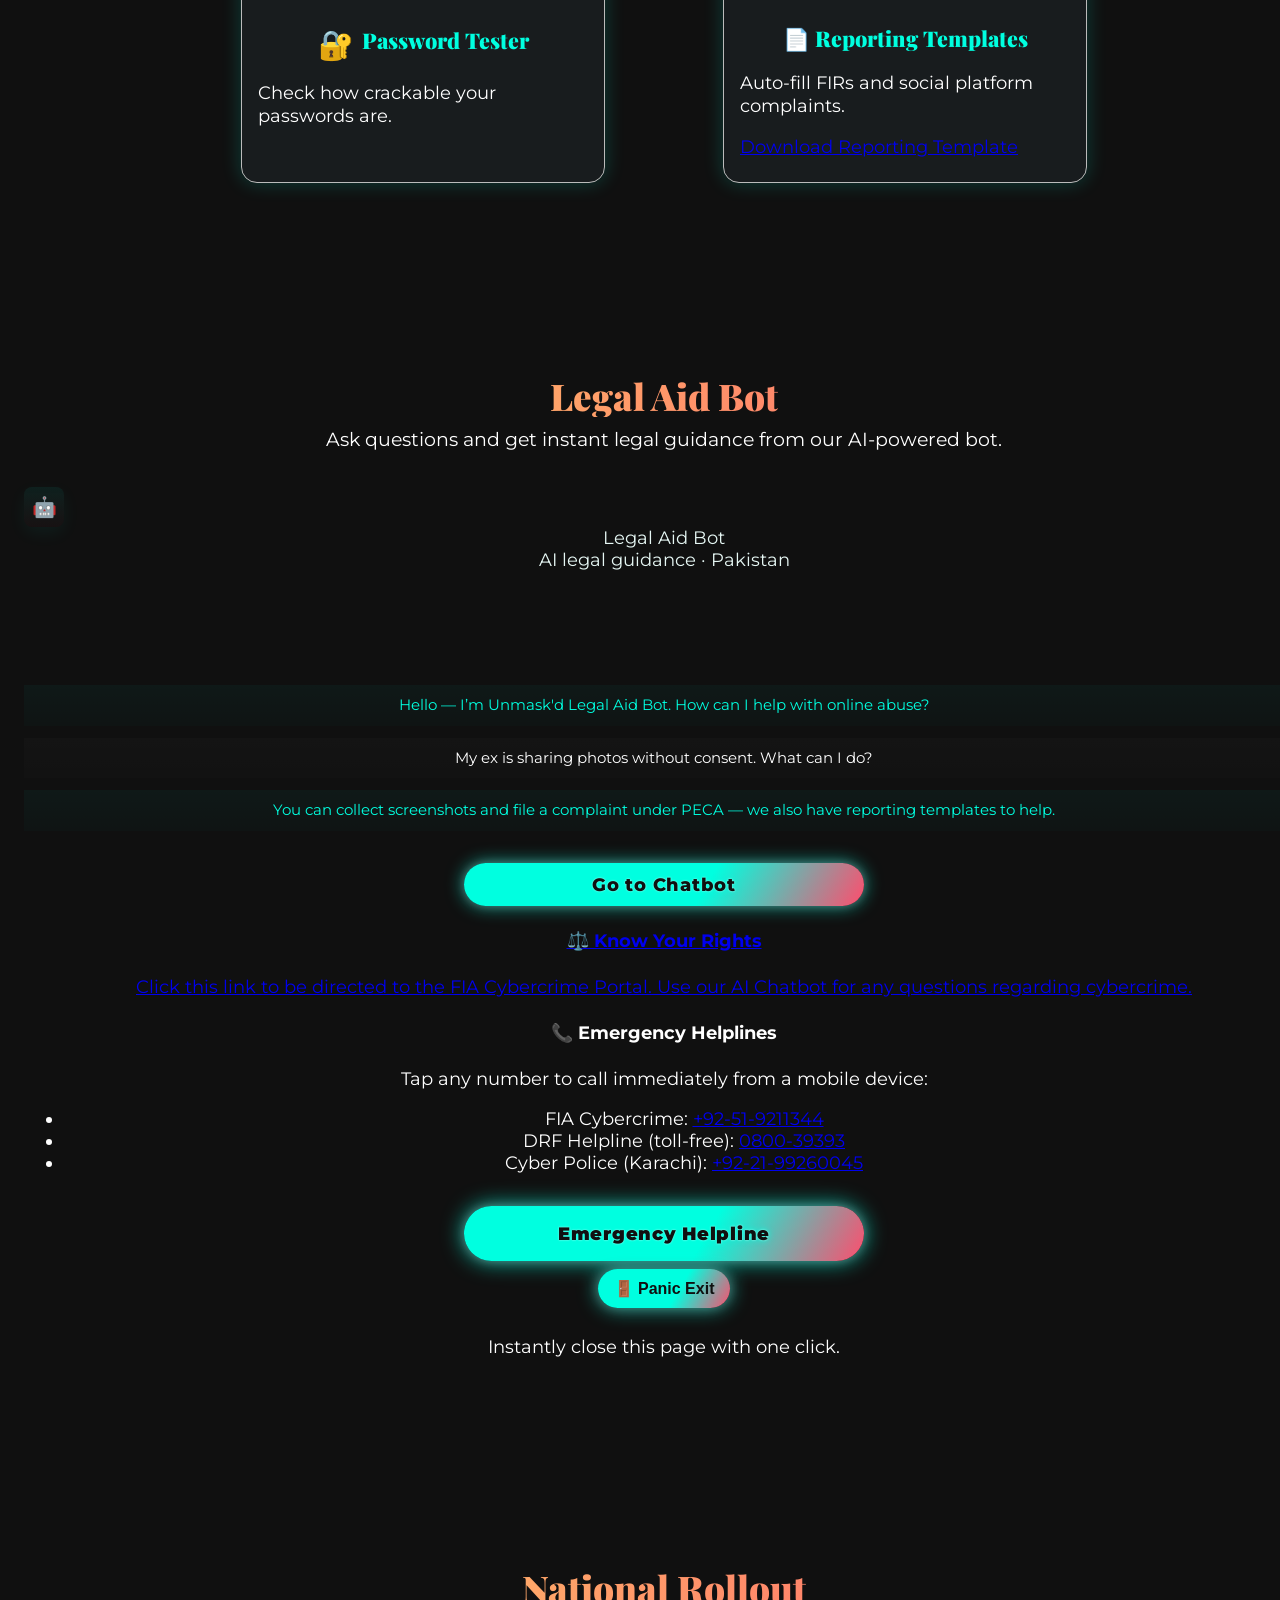
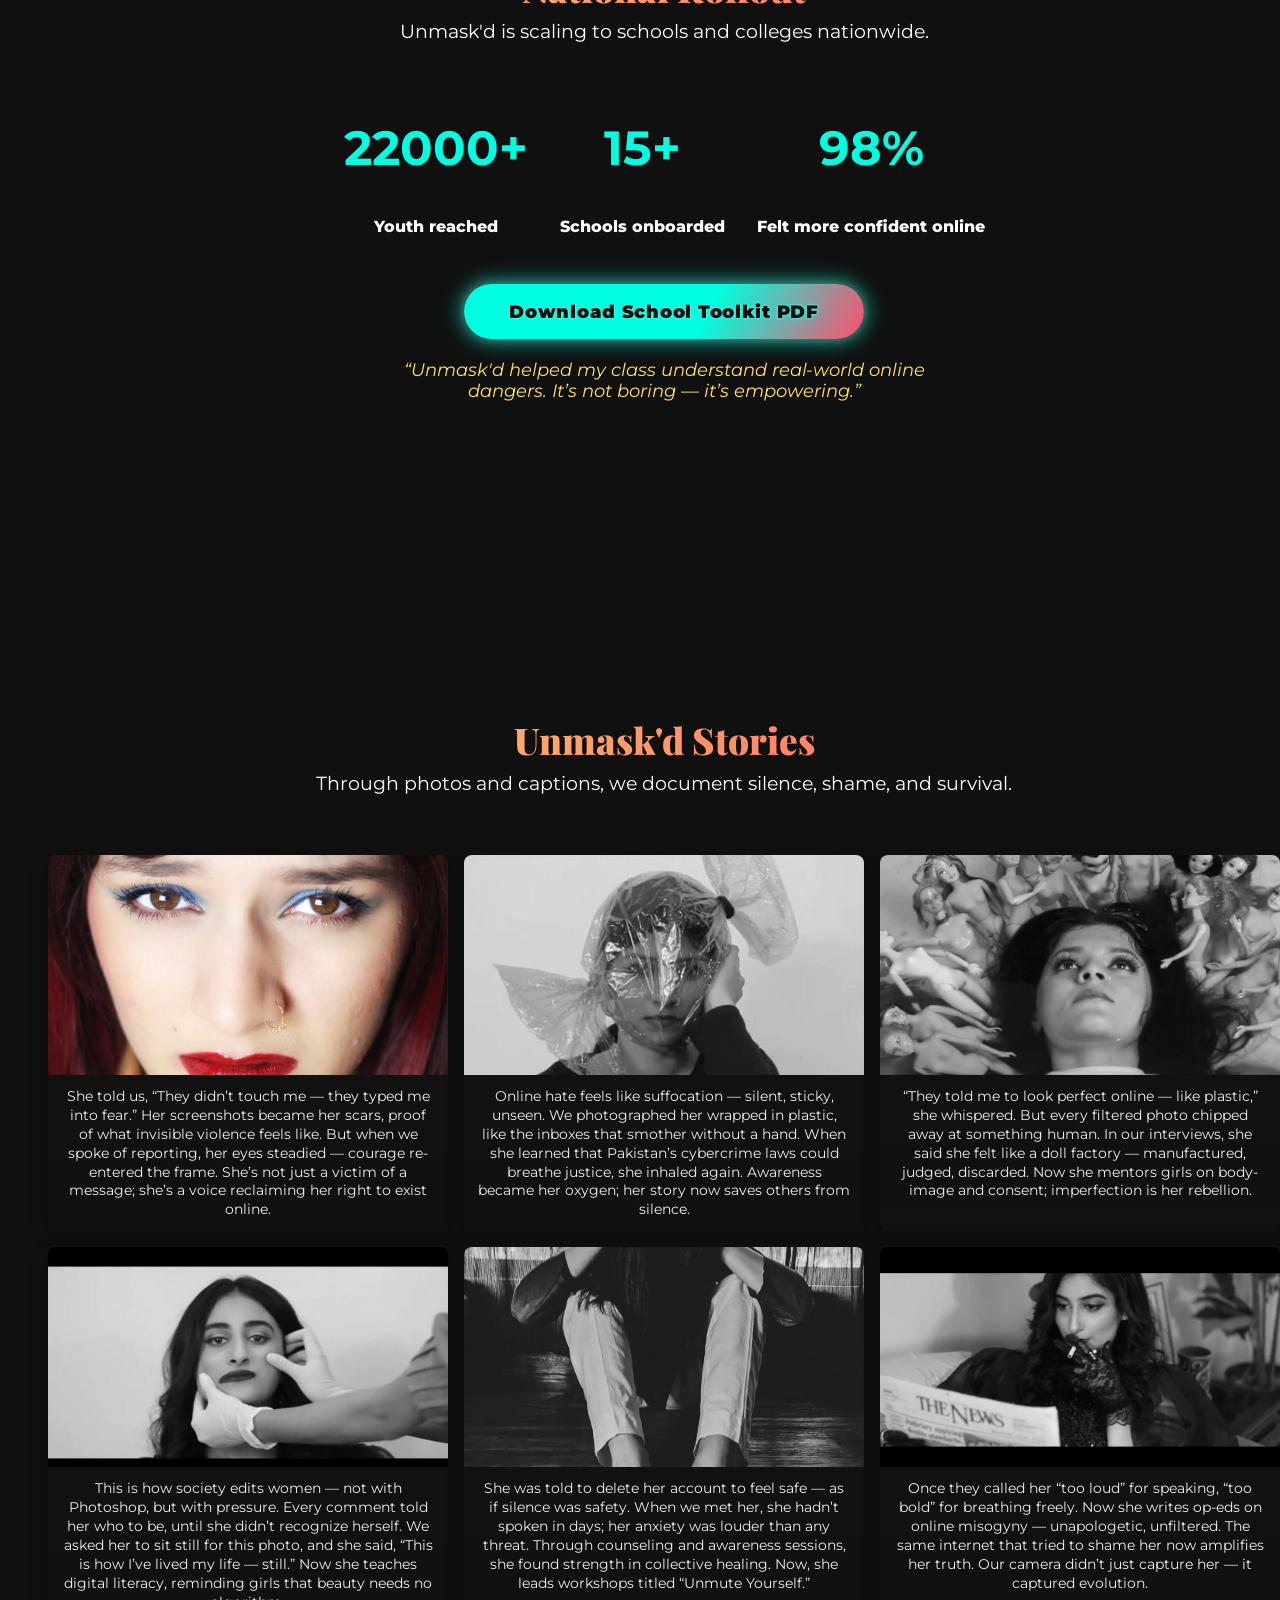
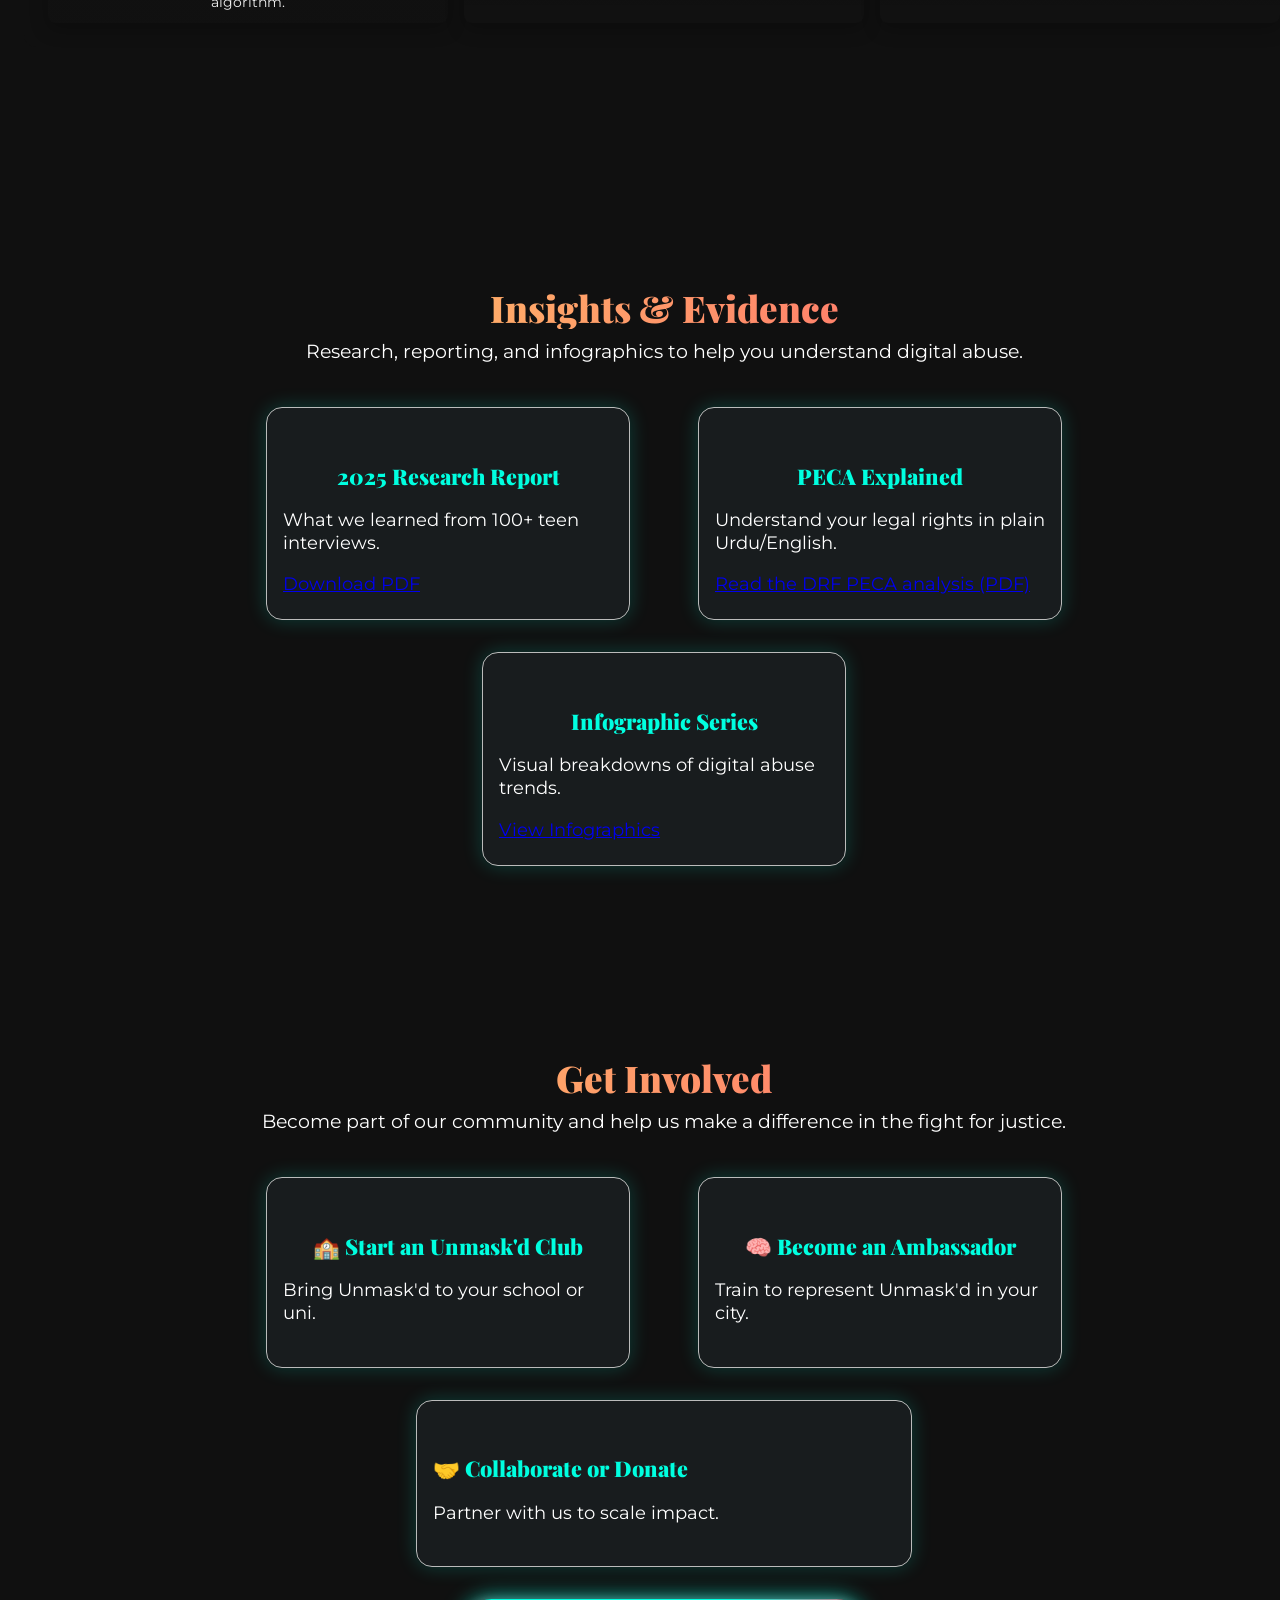
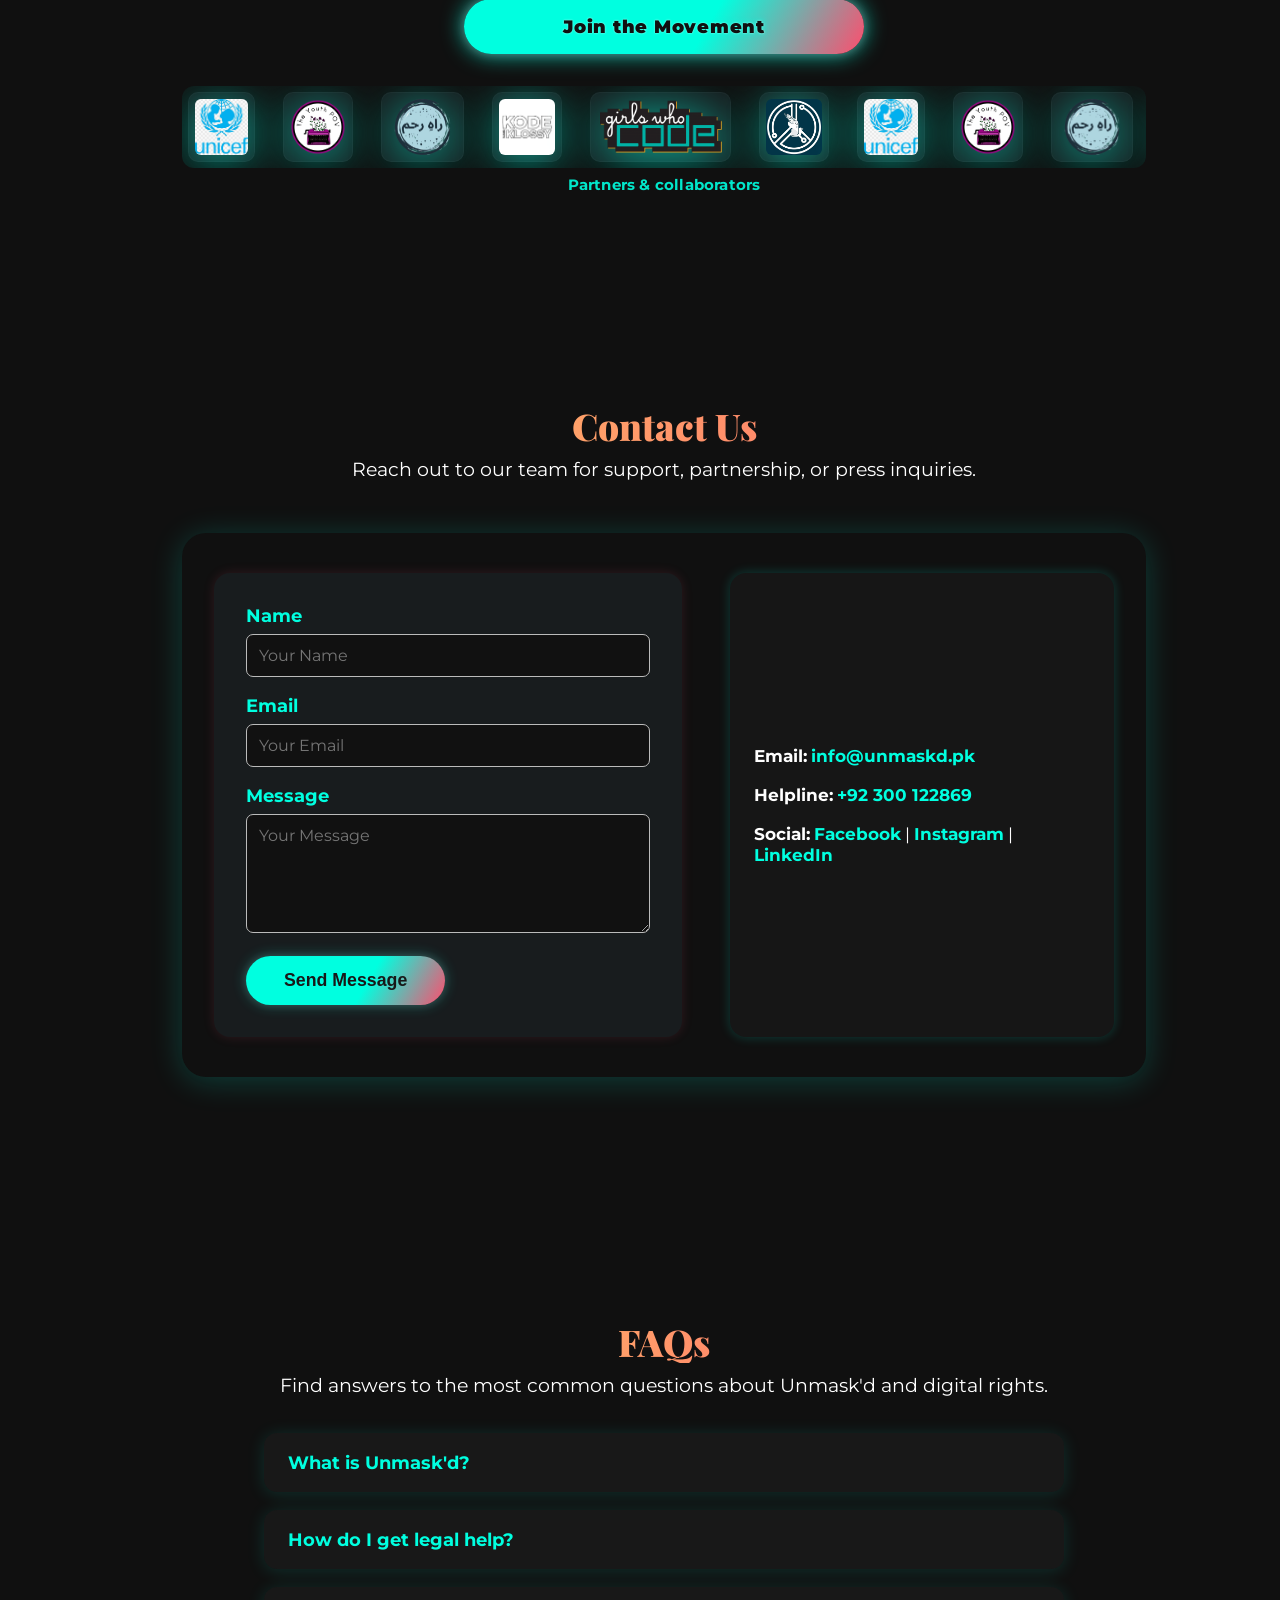
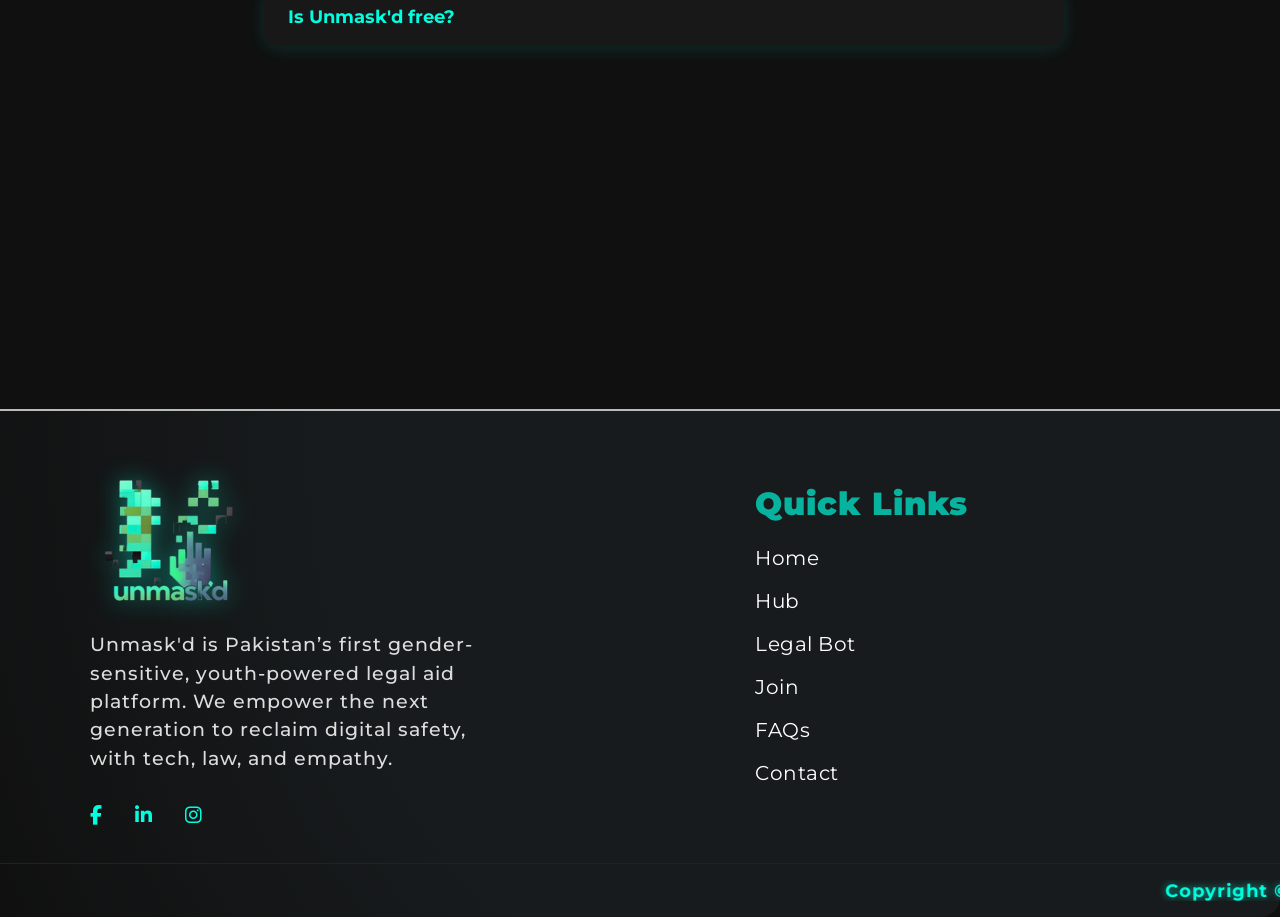
==== commit 554d2931: "Update index.html" ====
--- a/index.html
+++ b/index.html
@@ -242,11 +242,9 @@
   <h1 class="main-heading glide-bottom">Legal Aid Bot</h1>
   <div class="hero-intro-wide glide-bottom">Ask questions and get instant legal guidance from our AI-powered bot.</div>
 
-  <!-- BIG PANEL that contains the chatbot preview (left) and the three stacked cards (right) -->
-  <div class="legal-panel glide-bottom" role="region" aria-labelledby="legal-panel-title">
-
+  <div class="legal-panel glide-bottom" role="region" aria-labelledby="legal-panel">
     <div class="legal-panel-inner">
-      <!-- LEFT: Chatbot preview (unchanged content but sized to fit inside the big panel) -->
+      <!-- LEFT: Chat preview -->
       <div class="panel-left">
         <div class="chatbot-preview" aria-label="Legal Aid Chatbot preview">
           <div class="chatbot-header" aria-hidden="true">
@@ -259,17 +257,9 @@
 
           <div class="chatbot-window" role="region" aria-label="Chat preview">
             <div class="chatbot-messages" aria-hidden="true">
-              <div class="chatbot-message bot">
-                <div class="msg">Hello — I’m Unmask'd Legal Aid Bot. How can I help with online abuse?</div>
-              </div>
-
-              <div class="chatbot-message user">
-                <div class="msg">My ex is sharing photos without consent. What can I do?</div>
-              </div>
-
-              <div class="chatbot-message bot">
-                <div class="msg">You can collect screenshots and file a complaint under PECA — we also have reporting templates to help.</div>
-              </div>
+              <div class="chatbot-message bot"><div class="msg">Hello — I’m Unmask'd Legal Aid Bot. How can I help with online abuse?</div></div>
+              <div class="chatbot-message user"><div class="msg">My ex is sharing photos without consent. What can I do?</div></div>
+              <div class="chatbot-message bot"><div class="msg">You can collect screenshots and file a complaint under PECA — we also have reporting templates to help.</div></div>
             </div>
           </div>
 
@@ -277,11 +267,11 @@
         </div>
       </div>
 
-      <!-- RIGHT: three stacked cards inside the same big panel -->
+      <!-- RIGHT: stacked cards -->
       <div class="panel-right" role="group" aria-label="Quick actions and helplines">
         <a class="panel-card panel-know-rights" href="https://complaint.fia.gov.pk/" target="_blank" rel="noopener noreferrer">
           <h4>⚖️ Know Your Rights</h4>
-          <p>Click this link to be directed to the FIA Cybercrime Portal. Use our AI Chatbot, first of its kind, for any questions regarding cybercrime.</p>
+          <p>Click this link to be directed to the FIA Cybercrime Portal. Use our AI Chatbot for any questions regarding cybercrime.</p>
         </a>
 
         <div class="panel-card panel-helplines">
@@ -296,14 +286,13 @@
         </div>
 
         <div class="panel-card panel-panic">
-          <button id="panicExitBtn" class="panic-btn" title="Instantly exit this page">🚪 Panic Exit</button>
+          <button id="panicExitBtn" class="panic-btn">🚪 Panic Exit</button>
           <p class="panic-note">Instantly close this page with one click.</p>
         </div>
       </div>
     </div>
   </div>
 </section>
-
     <!-- Rollout -->
     <section id="rollout">
       <h1 class="main-heading glide-bottom">National Rollout</h1>
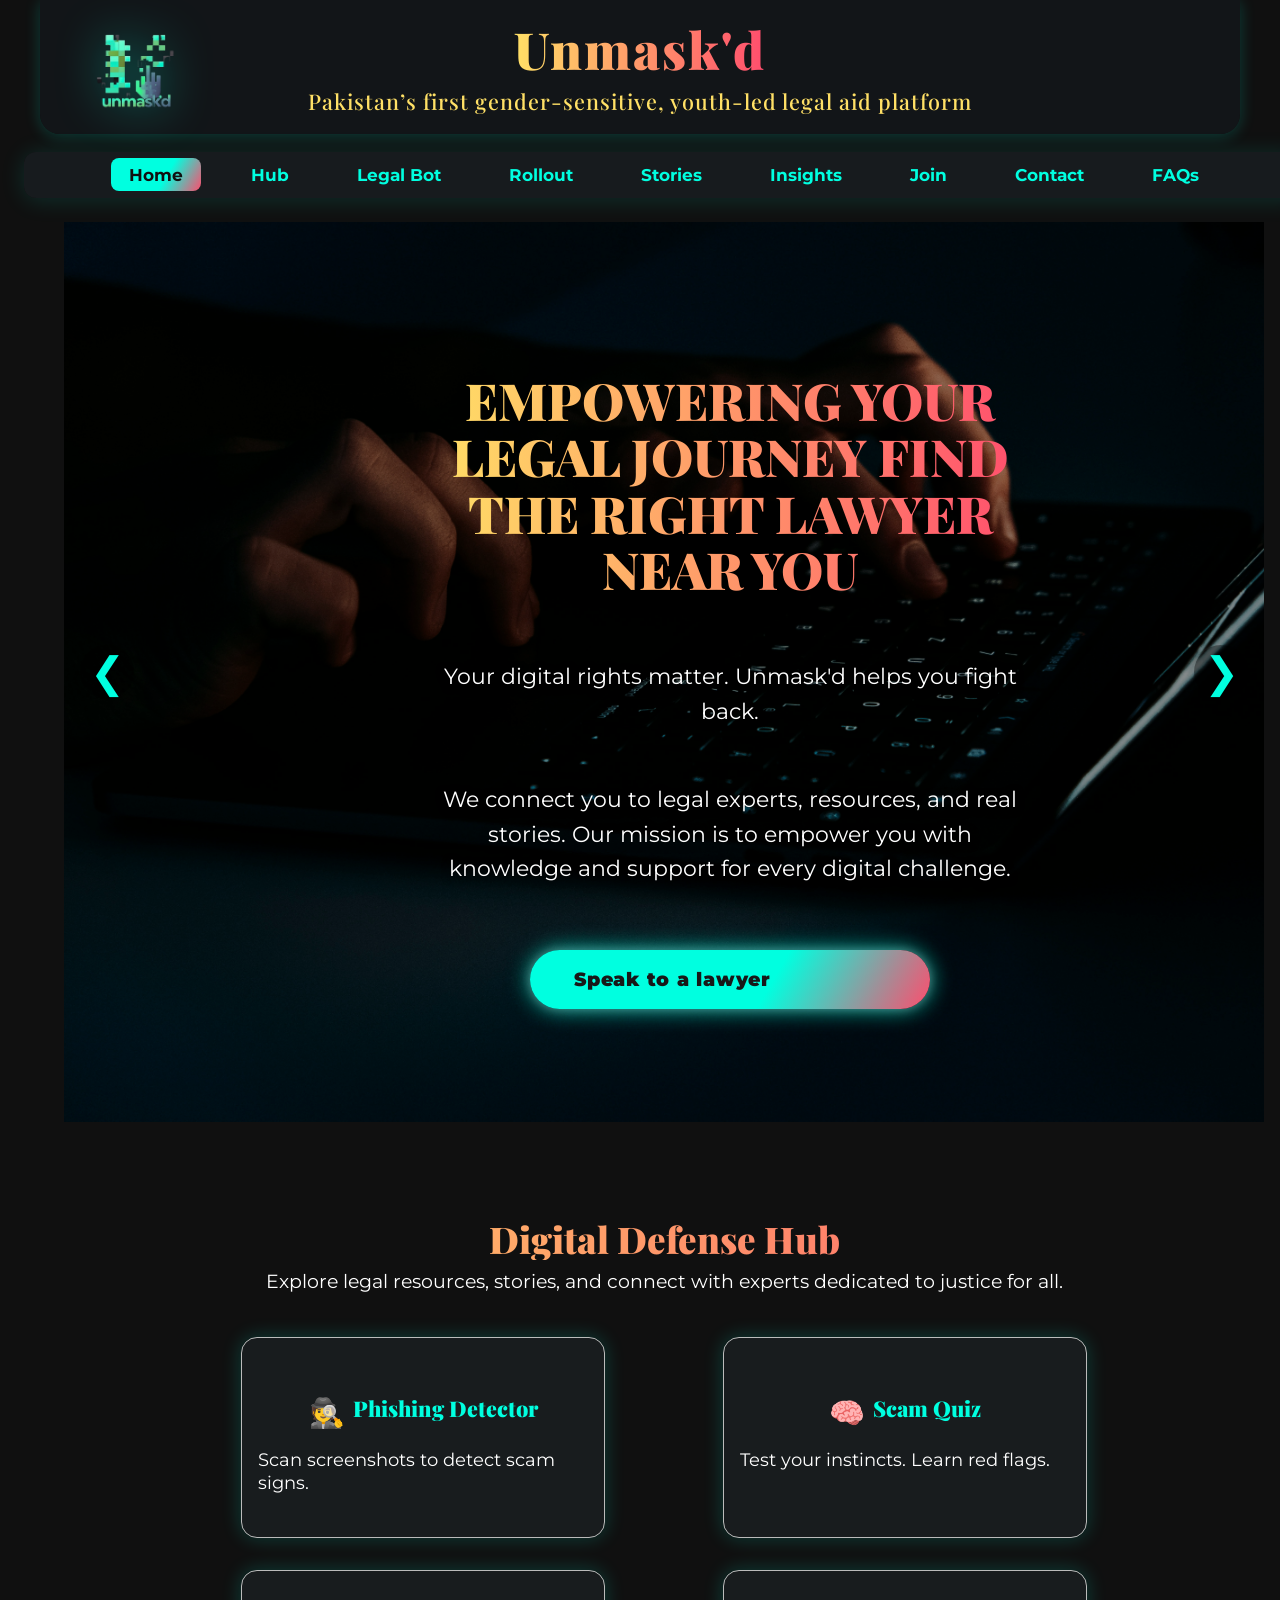
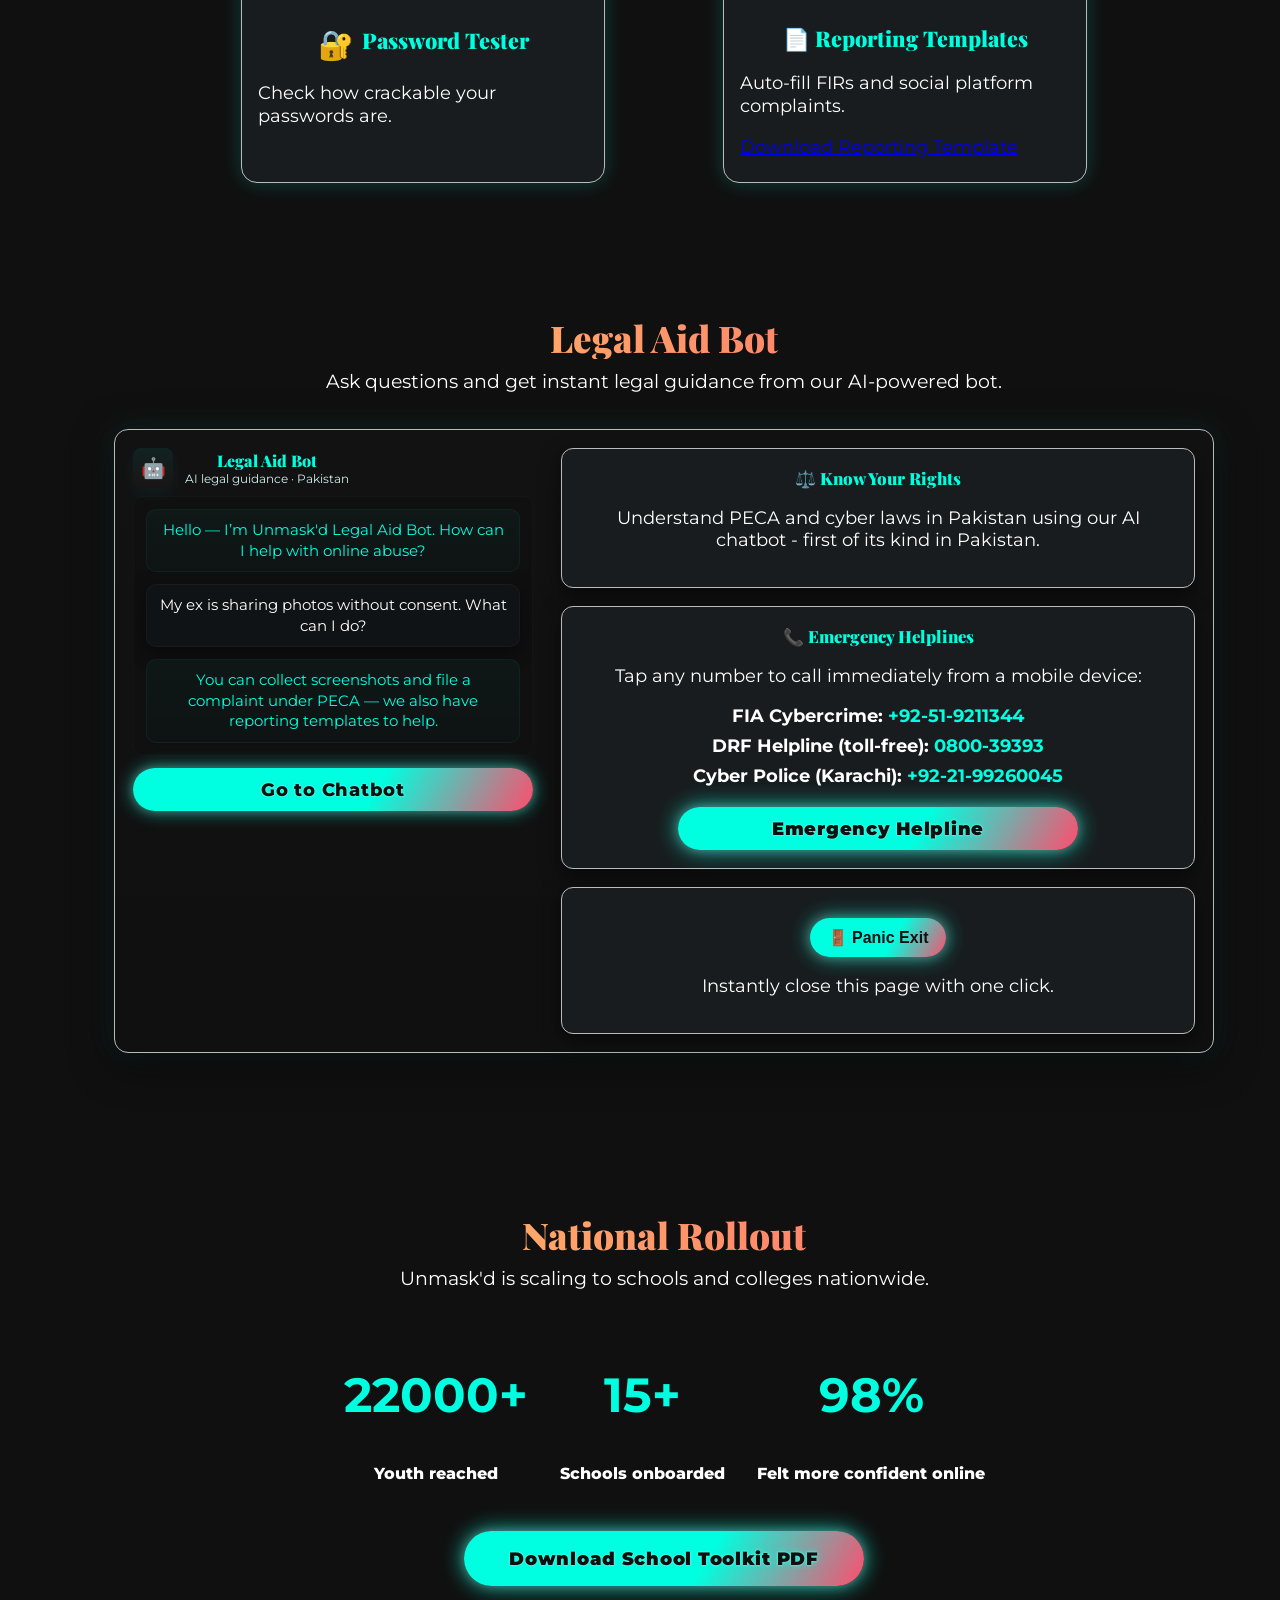
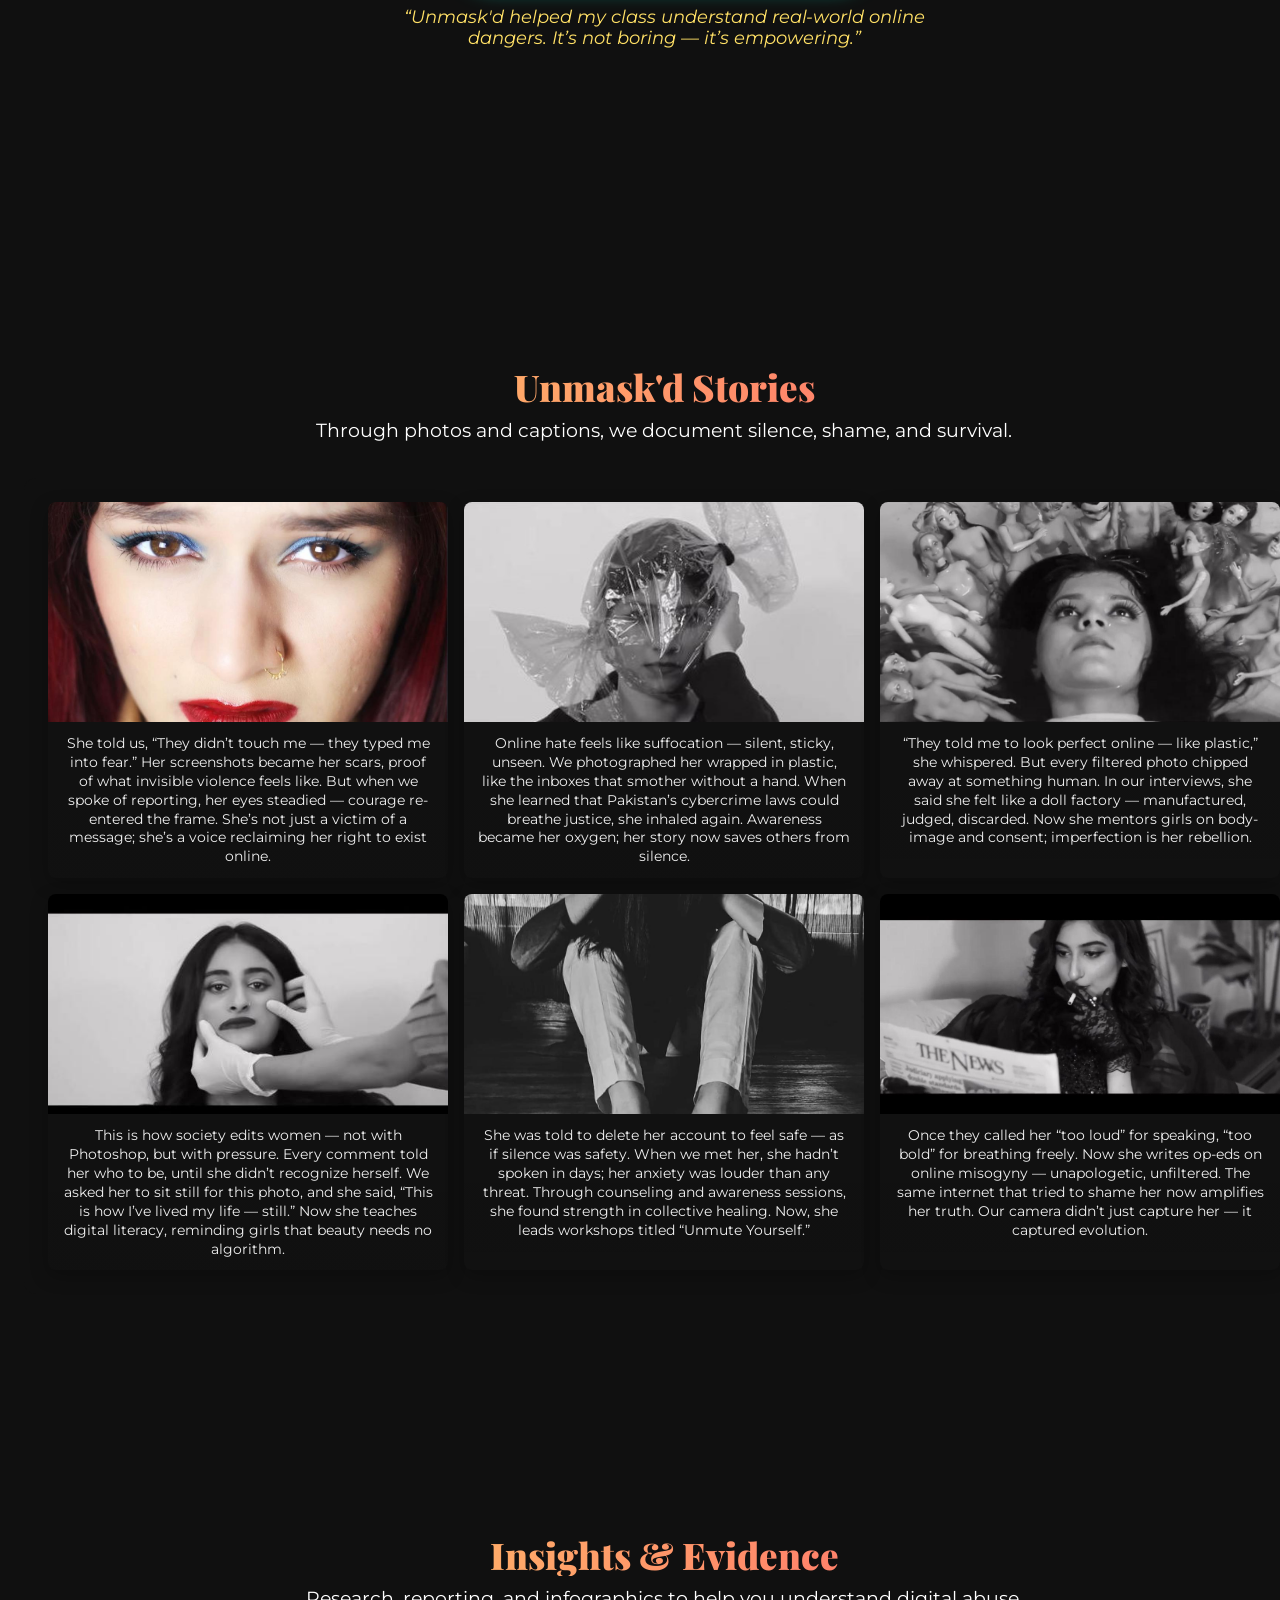
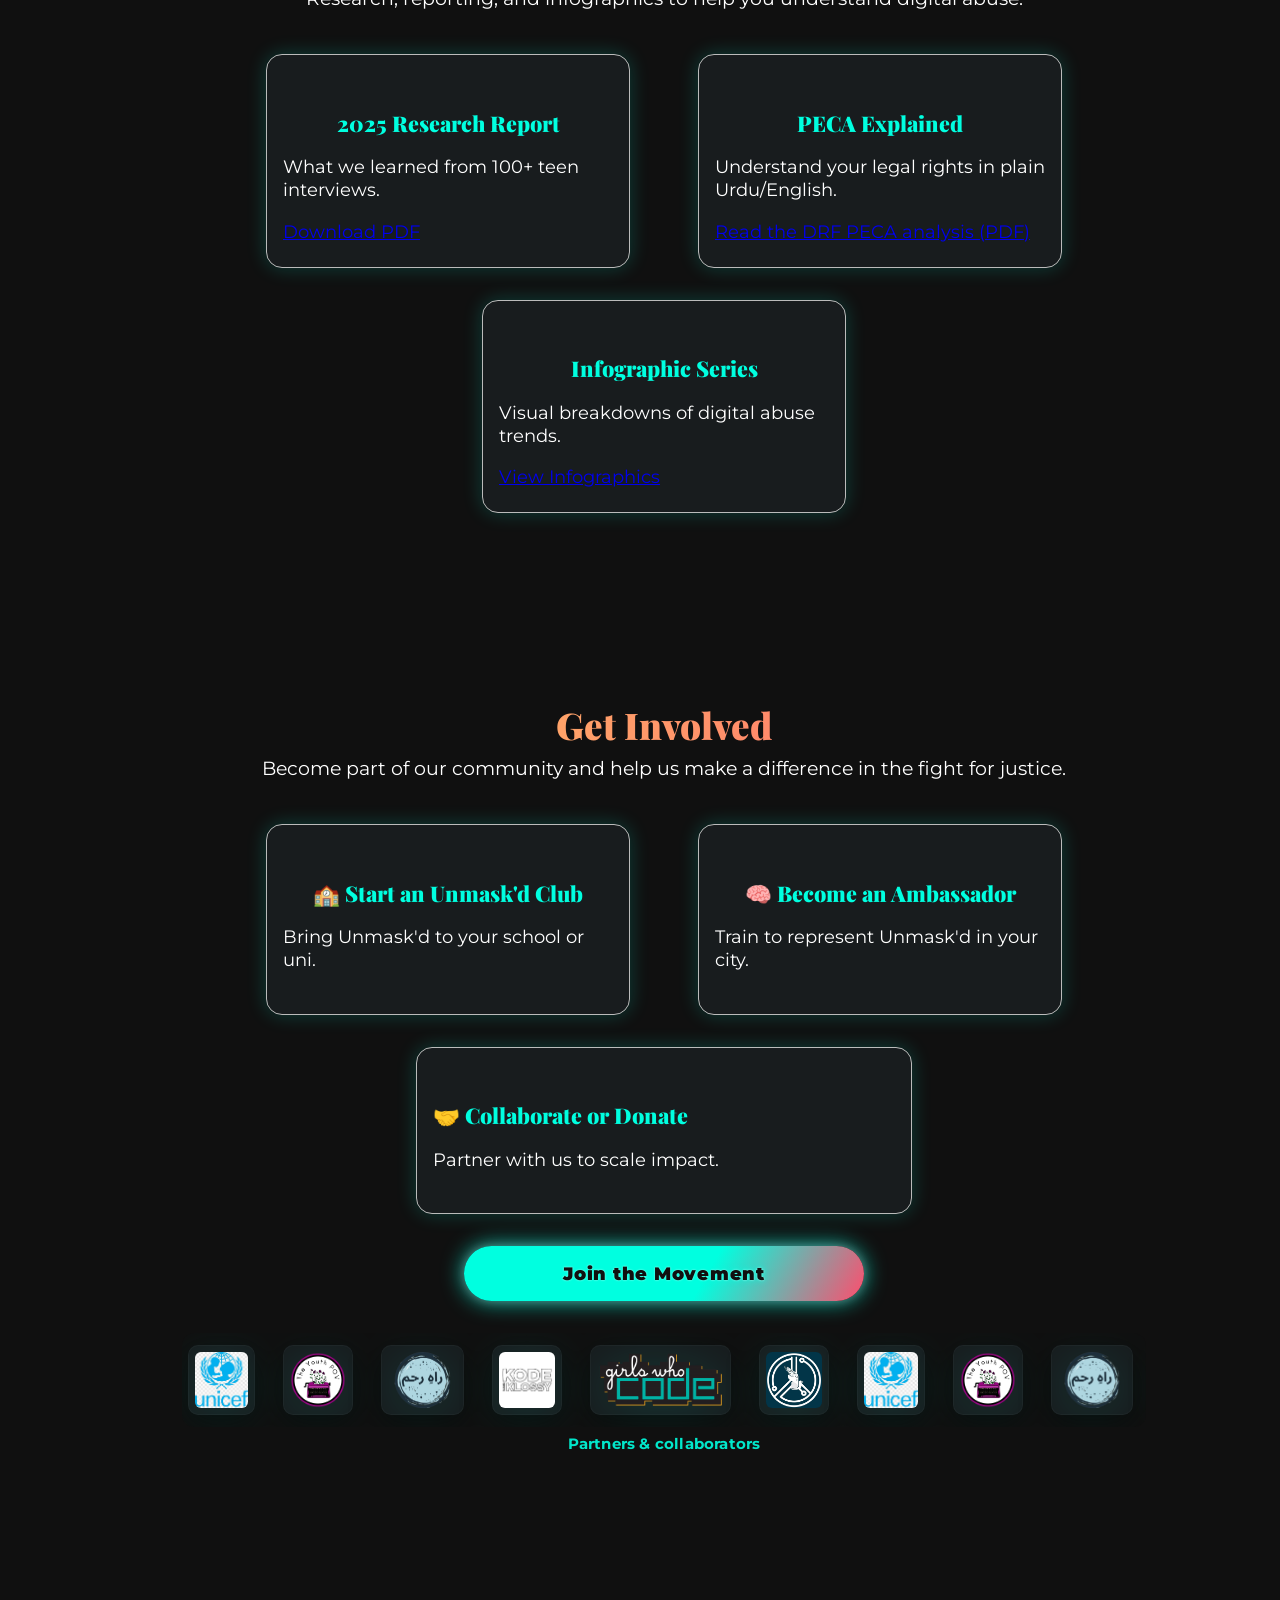
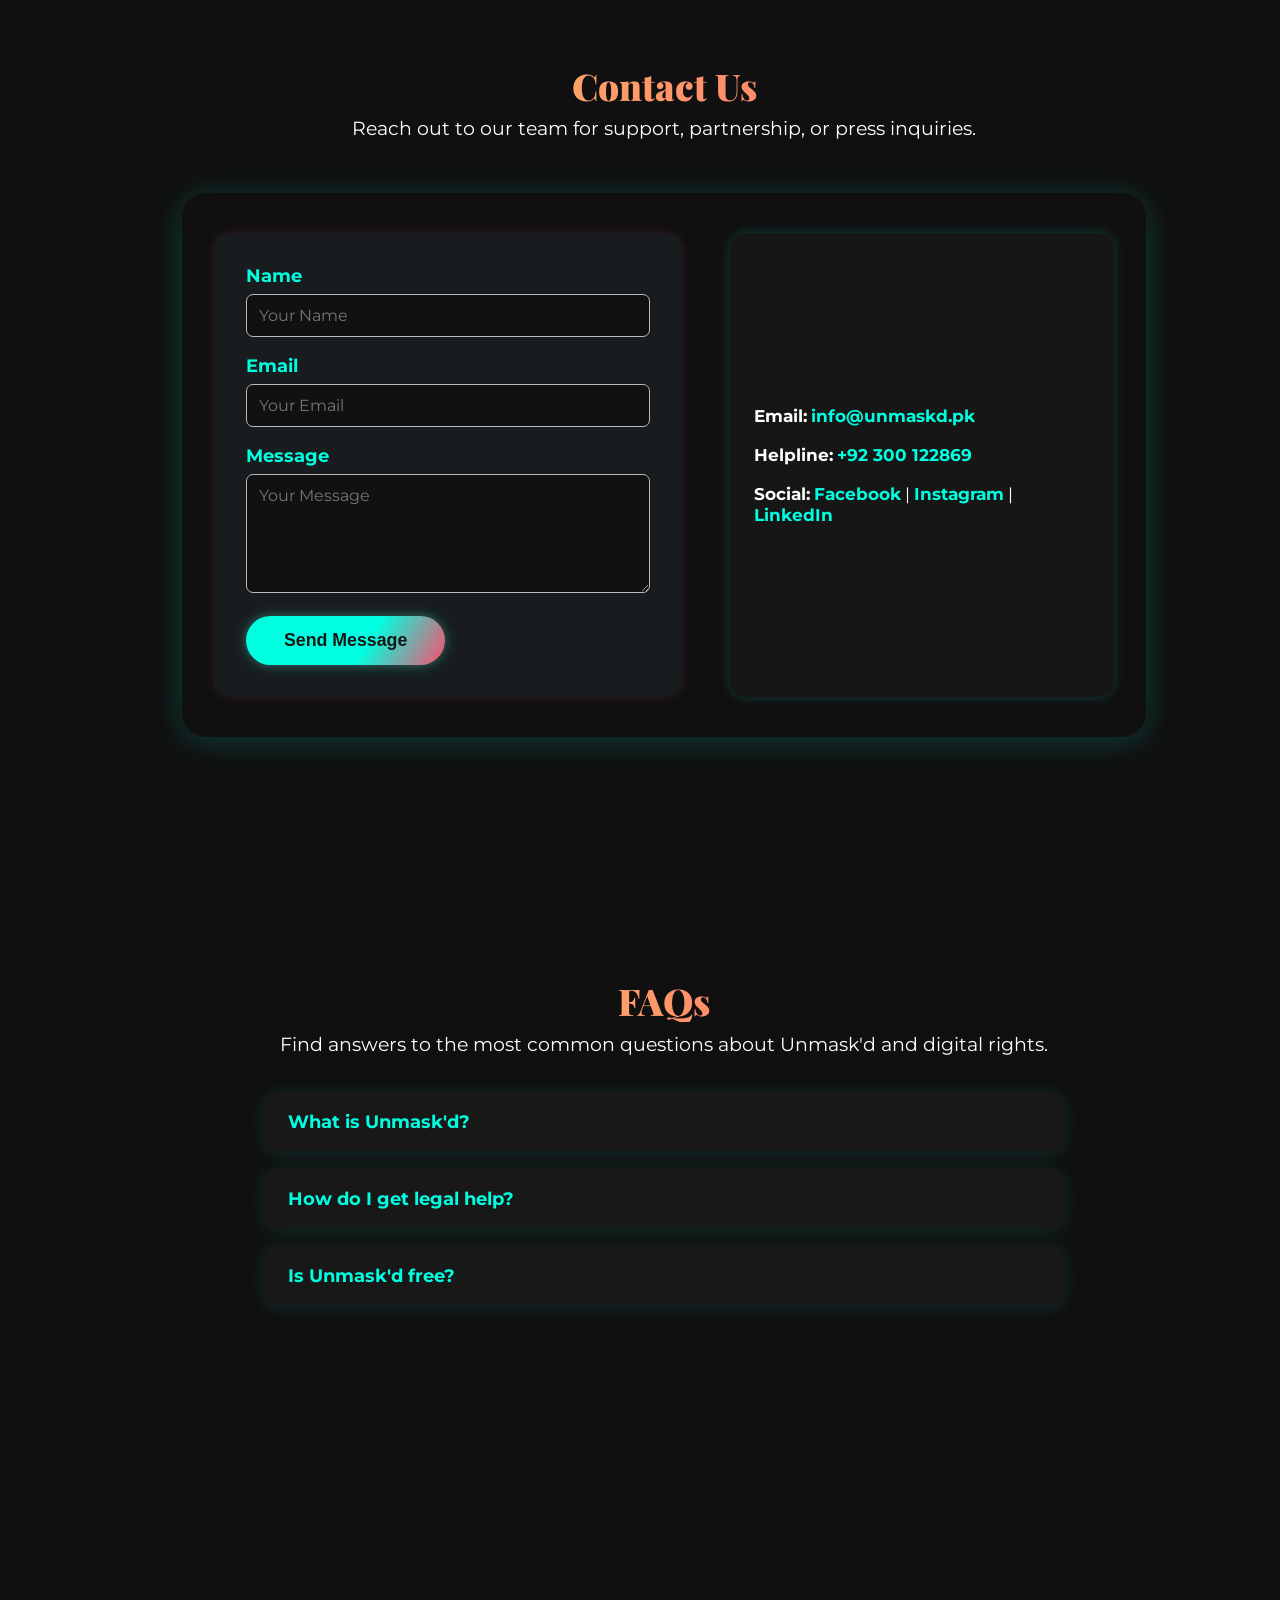
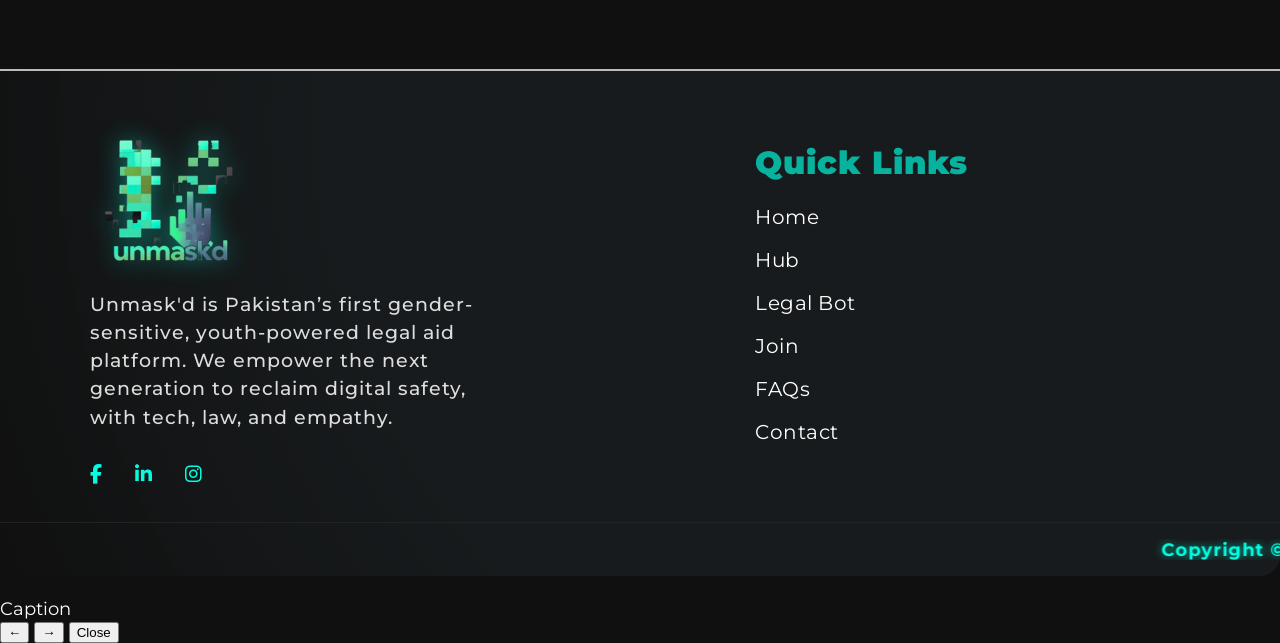
==== commit 80ea7823: "Update index.html" ====
--- a/index.html
+++ b/index.html
@@ -1,133 +1,135 @@
-<!DOCTYPE html>
+<!doctype html>
 <html lang="en">
 <head>
-  <meta charset="UTF-8">
+  <meta charset="utf-8">
   <title>Unmask'd — Pakistan's Youth Legal Aid Platform</title>
-  <meta name="viewport" content="width=device-width, initial-scale=1.0">
+  <meta name="viewport" content="width=device-width, initial-scale=1">
   <meta name="description" content="Unmask'd is Pakistan’s first gender-sensitive, youth-powered legal aid platform fighting online abuse through tools, law, and empathy.">
   <link href="https://fonts.googleapis.com/css2?family=Montserrat:wght@900;700&family=Open+Sans:wght@400;700&family=Playfair+Display:wght@700;900&display=swap" rel="stylesheet">
   <link rel="stylesheet" href="style.css">
   <link rel="icon" type="image/png" href="favicon.png">
   <link rel="stylesheet" href="https://cdnjs.cloudflare.com/ajax/libs/font-awesome/6.4.0/css/all.min.css">
 
-  <!-- Inline styles for the Stories gallery & lightbox (keeps changes local to this file) -->
+  <!-- Inline small gallery CSS kept (unchanged) -->
   <style>
     /* Gallery grid (3x3 visual layout but with however many items provided) */
-    .story-gallery {
-      margin: 24px 0 48px;
+    .story-gallery { margin: 24px 0 48px; }
+    .gallery-grid { display: grid; grid-template-columns: repeat(3, 1fr); gap: 16px; align-items: stretch; }
+    .gallery-item { background: #111; color: #fff; border-radius: 8px; overflow: hidden; display: flex; flex-direction: column; box-shadow: 0 6px 18px rgba(0,0,0,0.25); }
+    .gallery-thumb { display: block; width: 100%; height: 220px; object-fit: cover; cursor: zoom-in; background: #222; }
+    .gallery-caption { padding: 12px 14px; font-size: 14px; line-height: 1.35; background: linear-gradient(180deg, rgba(0,0,0,0.02), rgba(0,0,0,0.04)); color: #eee; }
+    @media (max-width: 900px) { .gallery-thumb { height: 160px; } .gallery-grid { gap: 12px; } }
+    @media (max-width: 640px) { .gallery-grid { grid-template-columns: repeat(1, 1fr); } .gallery-thumb { height: 260px; } }
+  </style>
+
+  <!-- Authoritative inline overrides for header + legal panel + chatbot preview + marquee + modal + info-card fixes.
+       These are loaded after style.css to avoid cascading conflicts; they are intentionally specific. -->
+  <style>
+    /* ----------------------------
+       Header: logo left, title centered in viewport
+       ---------------------------- */
+    header.byteback-header { position: relative; display: flex !important; align-items: center; justify-content: flex-start; padding: 22px 48px; max-width: 1200px; margin: 0 auto; box-sizing: border-box; }
+    .header-logo { margin: 0; flex: 0 0 auto; height: 90px; width: auto; display: block; filter: drop-shadow(0 0 24px #00ffe066); }
+    .header-title-block { position: absolute; left: 50%; top: 50%; transform: translate(-50%, -50%); width: min(880px, 70%); display: flex; flex-direction: column; align-items: center; text-align: center; z-index: 2; pointer-events: none; }
+    .header-title-block * { pointer-events: auto; }
+    .header-title, .title-gradient, .header-tagline { text-align: center !important; }
+    @media (max-width: 820px) {
+      header.byteback-header { flex-direction: column; padding: 18px 16px; }
+      .header-title-block { position: static; transform: none; margin-top: 10px; }
+      .header-logo { height: 62px; margin-bottom: 6px; }
     }
-    .gallery-grid {
-      display: grid;
-      grid-template-columns: repeat(3, 1fr);
-      gap: 16px;
-      align-items: stretch;
+
+    /* ----------------------------
+       Info-card anchor normalization (removes underlines, ensures card visuals)
+       Applies to "Know Your Rights" anchor and any a.info-card
+       ---------------------------- */
+    a.info-card, a.info-card:link, a.info-card:visited, a.info-card:hover, a.info-card:focus {
+      display: block !important;
+      text-decoration: none !important;
+      color: inherit !important;
+      background: var(--card-bg, #111) !important;
+      border: 1.5px solid var(--window-border, rgba(255,255,255,0.06)) !important;
+      padding: 18px !important;
+      border-radius: 12px !important;
+      box-shadow: 0 6px 18px rgba(0,0,0,0.55) !important;
+      transition: box-shadow .18s ease, transform .12s ease !important;
     }
-    .gallery-item {
-      background: #111;
-      color: #fff;
-      border-radius: 8px;
-      overflow: hidden;
-      display: flex;
-      flex-direction: column;
-      box-shadow: 0 6px 18px rgba(0,0,0,0.25);
+    a.info-card * { text-decoration: none !important; }
+
+    /* ----------------------------
+       Partner marquee (inlined so it matches theme)
+       ---------------------------- */
+    .partner-marquee-wrap { width: 100%; max-width: 980px; margin: 20px auto 8px; padding: 12px 8px; box-sizing: border-box; display:flex; flex-direction:column; align-items:center; gap:8px; }
+    .partner-marquee { width:100%; overflow:hidden; border-radius:12px; padding:6px 0; background: transparent; }
+    .marquee-track { display:flex; gap:28px; align-items:center; will-change:transform; animation: marquee-scroll 20s linear infinite; padding: 6px; }
+    .marquee-item { display:inline-flex; align-items:center; justify-content:center; flex:0 0 auto; background: var(--card-bg, #181c1e); padding:6px; border-radius:10px; border:1px solid rgba(255,255,255,0.03); box-shadow:0 8px 28px rgba(0,0,0,0.55); }
+    .marquee-item img { height:56px; width:auto; object-fit:contain; border-radius:6px; filter: drop-shadow(0 6px 24px rgba(0,255,224,0.12)); }
+    .marquee-caption { font-size:0.92rem; color:var(--neon-mint, #00ffe0); font-weight:700; }
+    @keyframes marquee-scroll { 0% { transform: translateX(0); } 100% { transform: translateX(-50%); } }
+    @media (prefers-reduced-motion: reduce) { .marquee-track { animation: none; overflow-x:auto; } }
+    @media (max-width:900px) { .marquee-item img { height:48px; } .marquee-track { gap:20px; } }
+    @media (max-width:520px) { .marquee-item img { height:40px; } .partner-marquee-wrap { padding:8px 6px; } .marquee-caption { font-size:0.82rem; } }
+
+    /* ----------------------------
+       Chatbot preview & Legal panel authoritative styles
+       Scoped strongly to #legal so other pages unaffected
+       ---------------------------- */
+    #legal { padding-top: 6px; padding-bottom: 6px; }
+    #legal .legal-panel {
+      max-width: 1100px;
+      margin: 28px auto !important;
+      padding: 18px !important;
+      box-sizing: border-box !important;
+      border-radius: 14px !important;
+      border: 1.5px solid var(--window-border, #bbbbbb) !important;
+      background: linear-gradient(180deg, rgba(255,255,255,0.01), rgba(255,255,255,0.005)) !important;
+      box-shadow: 0 10px 40px rgba(0,0,0,0.6), 0 0 28px rgba(0,255,224,0.12) !important;
     }
-    .gallery-thumb {
-      display: block;
-      width: 100%;
-      height: 220px;
-      object-fit: cover;
-      cursor: zoom-in;
-      background: #222;
+    #legal .legal-panel-inner { display:flex !important; gap:28px !important; align-items:flex-start !important; justify-content:space-between !important; flex-wrap:nowrap !important; }
+    #legal .panel-left { flex:0 0 400px !important; max-width:400px !important; }
+    #legal .panel-right { flex:1 1 420px !important; display:flex !important; flex-direction:column !important; gap:18px !important; }
+
+    /* Chat preview specifics */
+    #legal .chatbot-preview { background: transparent !important; padding: 0 !important; border-radius: 8px !important; box-shadow:none !important; }
+    #legal .chatbot-header { display:flex; gap:12px; align-items:center; margin-bottom:8px; }
+    #legal .chatbot-avatar { width:40px; height:40px; border-radius:8px; display:flex; align-items:center; justify-content:center; background: linear-gradient(180deg, rgba(0,255,224,0.07), rgba(255,77,109,0.03)); box-shadow:0 6px 18px rgba(0,255,224,0.06); }
+    #legal .chatbot-header-text .chatbot-title { font-family:var(--ivy-serif); font-weight:900; color:var(--neon-mint); font-size:1rem; }
+    #legal .chatbot-header-text .chatbot-sub { font-size:.78rem; color:#cfeee9; }
+
+    #legal .chatbot-window { padding:12px !important; border-radius:10px !important; border:1px solid rgba(255,255,255,0.02) !important; height:260px !important; box-sizing:border-box !important; background: rgba(0,0,0,0.06) !important; overflow:hidden !important; }
+    #legal .chatbot-messages { height:100% !important; display:flex !important; flex-direction:column !important; gap:12px !important; justify-content:flex-end !important; align-items:stretch !important; padding:0 !important; }
+    #legal .chatbot-message .msg { padding:10px 12px !important; border-radius:10px !important; word-break:break-word !important; white-space:normal !important; font-size:.95rem !important; line-height:1.35 !important; }
+    #legal .chatbot-message.bot .msg { background: linear-gradient(180deg, rgba(0,255,224,0.04), rgba(0,255,224,0.02)) !important; color: var(--neon-mint) !important; border:1px solid rgba(0,255,224,0.06) !important; }
+    #legal .chatbot-message.user .msg { background:#101315 !important; color:#fff !important; border:1px solid rgba(255,255,255,0.03) !important; box-shadow:0 6px 20px rgba(0,0,0,0.45) !important; }
+
+    /* Panel cards */
+    #legal .panel-card { background: var(--card-bg, #181c1e) !important; border:1.5px solid var(--window-border) !important; border-radius:12px !important; padding:18px !important; box-shadow:0 6px 20px rgba(0,0,0,0.55) !important; color:#fff !important; text-align:center !important; }
+    #legal .panel-card h4 { margin:0 0 10px 0 !important; color:var(--neon-mint) !important; font-family:var(--ivy-serif) !important; font-weight:900 !important; font-size:1.05rem !important; }
+    #legal .panel-helplines .helpline-list { list-style:none !important; margin:8px 0 0 0 !important; padding:0 !important; font-weight:700 !important; }
+    #legal .panel-helplines .helpline-list li { margin-bottom:8px !important; }
+    #legal .panel-helplines .helpline-list a { color:var(--neon-mint) !important; text-decoration:none !important; }
+
+    /* Ensure anchor cards show as cards */
+    #legal a.panel-know-rights { display:block !important; text-decoration:none !important; color:inherit !important; }
+
+    /* Buttons/pills inside panel */
+    #legal .panel-card .hero-btn-neon, #legal .chatbot-cta, #legal .panic-btn { display:inline-block !important; margin:12px auto 0 !important; padding:10px 18px !important; border-radius:999px !important; text-decoration:none !important; }
+
+    /* Accessibility / reduced motion */
+    @media (prefers-reduced-motion: reduce) { .marquee-track { animation: none !important; overflow-x: auto !important; } }
+
+    /* Responsive: stack */
+    @media (max-width: 900px) {
+      #legal .legal-panel-inner { flex-direction: column !important; gap:18px !important; }
+      #legal .panel-left, #legal .panel-right { width:100% !important; max-width:100% !important; flex:1 1 100% !important; }
+      #legal .chatbot-window { height: 220px !important; }
+      header.byteback-header { padding: 18px 12px !important; }
+      .header-logo { height: 62px !important; }
+      .header-title-block { position: static !important; transform: none !important; margin-top: 8px !important; }
     }
-    .gallery-caption {
-      padding: 12px 14px;
-      font-size: 14px;
-      line-height: 1.35;
-      background: linear-gradient(180deg, rgba(0,0,0,0.02), rgba(0,0,0,0.04));
-      color: #eee;
-    }
-    .gallery-item .meta {
-      margin-top: 8px;
-      font-size: 13px;
-      color: #dcdcdc;
-    }
-
-    /* Lightbox/modal */
-    .gallery-modal {
-      position: fixed;
-      inset: 0;
-      display: none;
-      align-items: center;
-      justify-content: center;
-      background: rgba(0,0,0,0.85);
-      z-index: 1200;
-      padding: 24px;
-    }
-    .gallery-modal.show { display: flex; }
-    .gallery-modal-content {
-      max-width: 1100px;
-      width: 100%;
-      background: #0b0b0b;
-      border-radius: 10px;
-      overflow: hidden;
-      box-shadow: 0 10px 40px rgba(0,0,0,0.6);
-      color: #fff;
-      display: flex;
-      flex-direction: column;
-      max-height: 92vh;
-    }
-    .gallery-modal-media {
-      background: #000;
-      display: flex;
-      align-items: center;
-      justify-content: center;
-      flex: 1 1 auto;
-      min-height: 320px;
-    }
-    .gallery-modal-media img {
-      max-width: 100%;
-      max-height: 80vh;
-      object-fit: contain;
-      display: block;
-    }
-    .gallery-modal-footer {
-      padding: 14px 16px;
-      background: linear-gradient(180deg, rgba(255,255,255,0.02), rgba(255,255,255,0.01));
-      display: flex;
-      align-items: center;
-      justify-content: space-between;
-      gap: 12px;
-    }
-    .gallery-modal-caption {
-      font-size: 15px;
-      line-height: 1.4;
-      color: #f3f3f3;
-      flex: 1 1 auto;
-    }
-    .gallery-modal-controls {
-      display: flex;
-      align-items: center;
-      gap: 8px;
-    }
-    .btn-ghost {
-      background: transparent;
-      border: 1px solid rgba(255,255,255,0.08);
-      color: #fff;
-      padding: 8px 10px;
-      border-radius: 6px;
-      cursor: pointer;
-      font-size: 14px;
-    }
-    .btn-ghost:focus { outline: 2px solid #9bd3ff; outline-offset: 2px; }
-
-    @media (max-width: 900px) {
-      .gallery-thumb { height: 160px; }
-      .gallery-grid { gap: 12px; }
-    }
-    @media (max-width: 640px) {
-      .gallery-grid { grid-template-columns: repeat(1, 1fr); }
-      .gallery-thumb { height: 260px; }
-    }
+
+    /* Small extra safety: remove any global centering rule that might override the panel text */
+    #legal .panel-card p, #legal .panel-card h4 { text-align: center !important; }
   </style>
 </head>
 <body>
@@ -159,7 +161,7 @@
       </ul>
     </nav>
 
-    <!-- HERO SLIDESHOW SECTION -->
+    <!-- HERO SLIDESHOW SECTION (unchanged) -->
     <section id="home" class="hero-slideshow-section">
       <div class="hero-slideshow" aria-roledescription="carousel">
         <div class="hero-slide active" role="group" aria-label="slide 1">
@@ -171,7 +173,6 @@
             <a href="#legal" class="slide-cta glide-bottom">Speak to a lawyer</a>
           </div>
         </div>
-
         <div class="hero-slide" role="group" aria-label="slide 2">
           <div class="slide-bg" style="background-image: url('images/hacker.jpg');"></div>
           <div class="slide-content">
@@ -181,7 +182,6 @@
             <a href="#hub" class="slide-cta glide-bottom">Visit the Defense Hub</a>
           </div>
         </div>
-
         <div class="hero-slide" role="group" aria-label="slide 3">
           <div class="slide-bg" style="background-image: url('images/slut.jpg');"></div>
           <div class="slide-content">
@@ -191,7 +191,6 @@
             <a href="#legal" class="slide-cta glide-bottom">Use the Legal Aid Bot</a>
           </div>
         </div>
-
         <div class="hero-slide" role="group" aria-label="slide 4">
           <div class="slide-bg" style="background-image: url('images/harassment.jpg');"></div>
           <div class="slide-content">
@@ -206,9 +205,8 @@
         <button class="slide-arrow next" aria-label="Next slide">&#10095;</button>
       </div>
     </section>
-    <!-- END HERO -->
-
-    <!-- Digital Defense Hub -->
+
+    <!-- Digital Defense Hub (unchanged) -->
     <section id="hub">
       <h1 class="main-heading glide-bottom">Digital Defense Hub</h1>
       <div class="hero-intro-wide glide-bottom">Explore legal resources, stories, and connect with experts dedicated to justice for all.</div>
@@ -221,98 +219,92 @@
           <h3><span class="icon">🧠</span>Scam Quiz</h3>
           <p>Test your instincts. Learn red flags.</p>
         </a>
-<!-- Replace the existing Password Tester card -->
-<a href="passwordtester.html" class="tool-card-link" aria-label="Open Password Tester">
-  <h3><span class="icon">🔐</span>Password Tester</h3>
-  <p>Check how crackable your passwords are.</p>
-</a>        <div class="tool-card">
+        <a href="passwordtester.html" class="tool-card-link" aria-label="Open Password Tester">
+          <h3><span class="icon">🔐</span>Password Tester</h3>
+          <p>Check how crackable your passwords are.</p>
+        </a>
+        <div class="tool-card">
           <h3>📄 Reporting Templates</h3>
           <p>Auto-fill FIRs and social platform complaints.</p>
-          <a href="Unmask%E2%80%99d%20Reporting%20Template.pdf"
-             download="Unmask’d Reporting Template.pdf"
-             class="download-btn">
-            Download Reporting Template
-          </a>
-        </div>
-      </div>
-    </section>
-
-    <!-- Legal Aid Bot -->
-<section id="legal">
-  <h1 class="main-heading glide-bottom">Legal Aid Bot</h1>
-  <div class="hero-intro-wide glide-bottom">Ask questions and get instant legal guidance from our AI-powered bot.</div>
-
-  <div class="legal-panel glide-bottom" role="region" aria-labelledby="legal-panel">
-    <div class="legal-panel-inner">
-      <!-- LEFT: Chat preview -->
-      <div class="panel-left">
-        <div class="chatbot-preview" aria-label="Legal Aid Chatbot preview">
-          <div class="chatbot-header" aria-hidden="true">
-            <div class="chatbot-avatar">🤖</div>
-            <div class="chatbot-header-text">
-              <div class="chatbot-title">Legal Aid Bot</div>
-              <div class="chatbot-sub">AI legal guidance · Pakistan</div>
+          <a href="Unmask%E2%80%99d%20Reporting%20Template.pdf" download="Unmask’d Reporting Template.pdf" class="download-btn">Download Reporting Template</a>
+        </div>
+      </div>
+    </section>
+
+    <!-- LEGAL: authoritative single-panel layout with chatbot preview and stacked cards -->
+    <section id="legal">
+      <h1 class="main-heading glide-bottom">Legal Aid Bot</h1>
+      <div class="hero-intro-wide glide-bottom">Ask questions and get instant legal guidance from our AI-powered bot.</div>
+
+      <div class="legal-panel glide-bottom" role="region" aria-labelledby="legal-panel">
+        <div class="legal-panel-inner">
+          <!-- LEFT: chatbot preview -->
+          <div class="panel-left">
+            <div class="chatbot-preview" aria-label="Legal Aid Chatbot preview">
+              <div class="chatbot-header" aria-hidden="true">
+                <div class="chatbot-avatar">🤖</div>
+                <div class="chatbot-header-text">
+                  <div class="chatbot-title">Legal Aid Bot</div>
+                  <div class="chatbot-sub">AI legal guidance · Pakistan</div>
+                </div>
+              </div>
+
+              <div class="chatbot-window" role="region" aria-label="Chat preview">
+                <div class="chatbot-messages" aria-hidden="true">
+                  <div class="chatbot-message bot"><div class="msg">Hello — I’m Unmask'd Legal Aid Bot. How can I help with online abuse?</div></div>
+                  <div class="chatbot-message user"><div class="msg">My ex is sharing photos without consent. What can I do?</div></div>
+                  <div class="chatbot-message bot"><div class="msg">You can collect screenshots and file a complaint under PECA — we also have reporting templates to help.</div></div>
+                </div>
+              </div>
+
+              <a class="chatbot-cta hero-btn-neon" href="https://zehrahminall.pythonanywhere.com/" target="_blank" rel="noopener noreferrer">Go to Chatbot</a>
             </div>
           </div>
 
-          <div class="chatbot-window" role="region" aria-label="Chat preview">
-            <div class="chatbot-messages" aria-hidden="true">
-              <div class="chatbot-message bot"><div class="msg">Hello — I’m Unmask'd Legal Aid Bot. How can I help with online abuse?</div></div>
-              <div class="chatbot-message user"><div class="msg">My ex is sharing photos without consent. What can I do?</div></div>
-              <div class="chatbot-message bot"><div class="msg">You can collect screenshots and file a complaint under PECA — we also have reporting templates to help.</div></div>
+          <!-- RIGHT: stacked cards -->
+          <div class="panel-right" role="group" aria-label="Quick actions and helplines">
+            <a class="panel-card panel-know-rights" href="https://complaint.fia.gov.pk/" target="_blank" rel="noopener noreferrer">
+              <h4>⚖️ Know Your Rights</h4>
+              <p>Understand PECA and cyber laws in Pakistan using our AI chatbot - first of its kind in Pakistan.</p>
+            </a>
+
+            <div class="panel-card panel-helplines">
+              <h4>📞 Emergency Helplines</h4>
+              <p>Tap any number to call immediately from a mobile device:</p>
+              <ul class="helpline-list">
+                <li>FIA Cybercrime: <a href="tel:+92519211344">+92-51-9211344</a></li>
+                <li>DRF Helpline (toll-free): <a href="tel:080039393">0800-39393</a></li>
+                <li>Cyber Police (Karachi): <a href="tel:+922199260045">+92-21-99260045</a></li>
+              </ul>
+              <a class="hero-btn-neon helpline-cta" href="tel:+92519211344">Emergency Helpline</a>
             </div>
-          </div>
-
-          <a class="chatbot-cta hero-btn-neon" href="https://zehrahminall.pythonanywhere.com/" target="_blank" rel="noopener noreferrer">Go to Chatbot</a>
-        </div>
-      </div>
-
-      <!-- RIGHT: stacked cards -->
-      <div class="panel-right" role="group" aria-label="Quick actions and helplines">
-        <a class="panel-card panel-know-rights" href="https://complaint.fia.gov.pk/" target="_blank" rel="noopener noreferrer">
-          <h4>⚖️ Know Your Rights</h4>
-          <p>Click this link to be directed to the FIA Cybercrime Portal. Use our AI Chatbot for any questions regarding cybercrime.</p>
-        </a>
-
-        <div class="panel-card panel-helplines">
-          <h4>📞 Emergency Helplines</h4>
-          <p>Tap any number to call immediately from a mobile device:</p>
-          <ul class="helpline-list">
-            <li>FIA Cybercrime: <a href="tel:+92519211344">+92-51-9211344</a></li>
-            <li>DRF Helpline (toll-free): <a href="tel:080039393">0800-39393</a></li>
-            <li>Cyber Police (Karachi): <a href="tel:+922199260045">+92-21-99260045</a></li>
-          </ul>
-          <a class="hero-btn-neon helpline-cta" href="tel:+92519211344">Emergency Helpline</a>
-        </div>
-
-        <div class="panel-card panel-panic">
-          <button id="panicExitBtn" class="panic-btn">🚪 Panic Exit</button>
-          <p class="panic-note">Instantly close this page with one click.</p>
-        </div>
-      </div>
-    </div>
-  </div>
-</section>
+
+            <div class="panel-card panel-panic">
+              <button id="panicExitBtn" class="panic-btn">🚪 Panic Exit</button>
+              <p class="panic-note">Instantly close this page with one click.</p>
+            </div>
+          </div>
+        </div>
+      </div>
+    </section>
+
     <!-- Rollout -->
     <section id="rollout">
       <h1 class="main-heading glide-bottom">National Rollout</h1>
       <div class="hero-intro-wide glide-bottom">Unmask'd is scaling to schools and colleges nationwide.</div>
       <div class="impact-stats">
         <div class="stat-block">
-  <h2 class="glide-bottom"><span class="count-up" data-target="22000">0</span>+</h2>
-  <p>Youth reached</p>
-</div>
-
-<div class="stat-block">
-  <h2 class="glide-bottom"><span class="count-up" data-target="15">0</span>+</h2>
-  <p>Schools onboarded</p>
-</div>
-
-<div class="stat-block">
-  <h2 class="glide-bottom"><span class="count-up" data-target="98">0</span>%</h2>
-  <p>Felt more confident online</p>
-</div>
-
+          <h2 class="glide-bottom"><span class="count-up" data-target="22000">0</span>+</h2>
+          <p>Youth reached</p>
+        </div>
+        <div class="stat-block">
+          <h2 class="glide-bottom"><span class="count-up" data-target="15">0</span>+</h2>
+          <p>Schools onboarded</p>
+        </div>
+        <div class="stat-block">
+          <h2 class="glide-bottom"><span class="count-up" data-target="98">0</span>%</h2>
+          <p>Felt more confident online</p>
+        </div>
       </div>
       <a href="Unmask%27d%20Toolkit.pdf" download="Unmask'd Toolkit.pdf" class="hero-btn-neon glide-bottom">Download School Toolkit PDF</a>
       <div class="testimonial glide-bottom">“Unmask'd helped my class understand real-world online dangers. It’s not boring — it’s empowering.”</div>
@@ -322,166 +314,80 @@
     <section id="stories">
       <h1 class="main-heading glide-bottom">Unmask'd Stories</h1>
       <div class="hero-intro-wide glide-bottom">Through photos and captions, we document silence, shame, and survival.</div>
-
-      <!-- Gallery grid - order follows the images & captions provided (six items) -->
       <div class="story-gallery glide-bottom" aria-label="Unmask'd Stories gallery">
         <div class="gallery-grid" role="list">
-          <!-- 1 -->
           <div class="gallery-item" role="listitem">
             <img class="gallery-thumb" src="images/affected.jpeg" alt="Her screenshots became her scars" data-index="0" />
-            <div class="gallery-caption">
-              She told us, “They didn’t touch me — they typed me into fear.”
-              Her screenshots became her scars, proof of what invisible violence feels like.
-              But when we spoke of reporting, her eyes steadied — courage re-entered the frame.
-              She’s not just a victim of a message; she’s a voice reclaiming her right to exist online.
-            </div>
-          </div>
-
-          <!-- 2 (space in filename URL-encoded) -->
+            <div class="gallery-caption">She told us, “They didn’t touch me — they typed me into fear.” Her screenshots became her scars, proof of what invisible violence feels like. But when we spoke of reporting, her eyes steadied — courage re-entered the frame. She’s not just a victim of a message; she’s a voice reclaiming her right to exist online.</div>
+          </div>
           <div class="gallery-item" role="listitem">
             <img class="gallery-thumb" src="images/candy%20wrapper.jpeg" alt="Photographed wrapped in plastic to show suffocation of online hate" data-index="1" />
-            <div class="gallery-caption">
-              Online hate feels like suffocation — silent, sticky, unseen.
-              We photographed her wrapped in plastic, like the inboxes that smother without a hand.
-              When she learned that Pakistan’s cybercrime laws could breathe justice, she inhaled again.
-              Awareness became her oxygen; her story now saves others from silence.
-            </div>
-          </div>
-
-          <!-- 3 -->
+            <div class="gallery-caption">Online hate feels like suffocation — silent, sticky, unseen. We photographed her wrapped in plastic, like the inboxes that smother without a hand. When she learned that Pakistan’s cybercrime laws could breathe justice, she inhaled again. Awareness became her oxygen; her story now saves others from silence.</div>
+          </div>
           <div class="gallery-item" role="listitem">
             <img class="gallery-thumb" src="images/dolls.jpeg" alt="She felt like a manufactured doll" data-index="2" />
-            <div class="gallery-caption">
-              “They told me to look perfect online — like plastic,” she whispered.
-              But every filtered photo chipped away at something human.
-              In our interviews, she said she felt like a doll factory — manufactured, judged, discarded.
-              Now she mentors girls on body-image and consent; imperfection is her rebellion.
-            </div>
-          </div>
-
-          <!-- 4 -->
+            <div class="gallery-caption">“They told me to look perfect online — like plastic,” she whispered. But every filtered photo chipped away at something human. In our interviews, she said she felt like a doll factory — manufactured, judged, discarded. Now she mentors girls on body-image and consent; imperfection is her rebellion.</div>
+          </div>
           <div class="gallery-item" role="listitem">
             <img class="gallery-thumb" src="images/during.jpeg" alt="This is how society edits women" data-index="3" />
-            <div class="gallery-caption">
-              This is how society edits women — not with Photoshop, but with pressure.
-              Every comment told her who to be, until she didn’t recognize herself.
-              We asked her to sit still for this photo, and she said, “This is how I’ve lived my life — still.”
-              Now she teaches digital literacy, reminding girls that beauty needs no algorithm.
-            </div>
-          </div>
-
-          <!-- 5 (space in filename URL-encoded) -->
+            <div class="gallery-caption">This is how society edits women — not with Photoshop, but with pressure. Every comment told her who to be, until she didn’t recognize herself. We asked her to sit still for this photo, and she said, “This is how I’ve lived my life — still.” Now she teaches digital literacy, reminding girls that beauty needs no algorithm.</div>
+          </div>
           <div class="gallery-item" role="listitem">
             <img class="gallery-thumb" src="images/affected%202.jpeg" alt="She was told to delete her account to feel safe" data-index="4" />
-            <div class="gallery-caption">
-              She was told to delete her account to feel safe — as if silence was safety.
-              When we met her, she hadn’t spoken in days; her anxiety was louder than any threat.
-              Through counseling and awareness sessions, she found strength in collective healing.
-              Now, she leads workshops titled “Unmute Yourself.”
-            </div>
-          </div>
-
-          <!-- 6 -->
+            <div class="gallery-caption">She was told to delete her account to feel safe — as if silence was safety. When we met her, she hadn’t spoken in days; her anxiety was louder than any threat. Through counseling and awareness sessions, she found strength in collective healing. Now, she leads workshops titled “Unmute Yourself.”</div>
+          </div>
           <div class="gallery-item" role="listitem">
             <img class="gallery-thumb" src="images/feminist.jpeg" alt="She now writes op-eds on online misogyny" data-index="5" />
-            <div class="gallery-caption">
-              Once they called her “too loud” for speaking, “too bold” for breathing freely.
-              Now she writes op-eds on online misogyny — unapologetic, unfiltered.
-              The same internet that tried to shame her now amplifies her truth.
-              Our camera didn’t just capture her — it captured evolution.
-            </div>
-          </div>
-        </div>
-      </div>
-    </section>
-
-    <!-- Insights -->
+            <div class="gallery-caption">Once they called her “too loud” for speaking, “too bold” for breathing freely. Now she writes op-eds on online misogyny — unapologetic, unfiltered. The same internet that tried to shame her now amplifies her truth. Our camera didn’t just capture her — it captured evolution.</div>
+          </div>
+        </div>
+      </div>
+    </section>
+
+    <!-- Insights and Join (include partner marquee below join button) -->
     <section id="insights">
       <h1 class="main-heading glide-bottom">Insights & Evidence</h1>
       <div class="hero-intro-wide glide-bottom">Research, reporting, and infographics to help you understand digital abuse.</div>
-
       <div class="tool-card-grid four">
-        <div class="tool-card">
-          <h3>2025 Research Report</h3>
-          <p>What we learned from 100+ teen interviews.</p>
-          <a href="Unmask%27d%20Research.pdf" download="Unmask'd Research.pdf" class="download-btn">Download PDF</a>
-        </div>
-
-        <div class="tool-card">
-          <h3>PECA Explained</h3>
-          <p>Understand your legal rights in plain Urdu/English.</p>
-          <a href="https://digitalrightsfoundation.pk/wp-content/uploads/2025/01/The-Prevention-of-Electronic-Crimes-Amendment-Act-2025-DRF-Analysis-and-Recommendations.pdf?utm_source=chatgpt.com"
-             target="_blank"
-             rel="noopener noreferrer"
-             class="download-btn"
-             aria-label="Open DRF PECA analysis in a new tab">
-            Read the DRF PECA analysis (PDF)
-          </a>
-        </div>
-
-        <div class="tool-card">
-          <h3>Infographic Series</h3>
-          <p>Visual breakdowns of digital abuse trends.</p>
-          <a href="infographics.html" class="download-btn" aria-label="Open Infographic Series">View Infographics</a>
-        </div>
-      </div>
-    </section>
-
-    <!-- Join -->
+        <div class="tool-card"><h3>2025 Research Report</h3><p>What we learned from 100+ teen interviews.</p><a href="Unmask%27d%20Research.pdf" download="Unmask'd Research.pdf" class="download-btn">Download PDF</a></div>
+        <div class="tool-card"><h3>PECA Explained</h3><p>Understand your legal rights in plain Urdu/English.</p><a href="https://digitalrightsfoundation.pk/wp-content/uploads/2025/01/The-Prevention-of-Electronic-Crimes-Amendment-Act-2025-DRF-Analysis-and-Recommendations.pdf?utm_source=chatgpt.com" target="_blank" rel="noopener noreferrer" class="download-btn">Read the DRF PECA analysis (PDF)</a></div>
+        <div class="tool-card"><h3>Infographic Series</h3><p>Visual breakdowns of digital abuse trends.</p><a href="infographics.html" class="download-btn">View Infographics</a></div>
+      </div>
+    </section>
+
     <section id="join">
       <h1 class="main-heading glide-bottom">Get Involved</h1>
       <div class="hero-intro-wide glide-bottom">Become part of our community and help us make a difference in the fight for justice.</div>
       <div class="tool-card-grid triangle">
-        <a href="https://docs.google.com/forms/d/e/1FAIpQLSeHVnkwS9bU1yaFkNqJnKTlHVuwZWlHzoc5NkxWtFYgAw2k7A/viewform?usp=preview"
-           target="_blank"
-           rel="noopener noreferrer"
-           class="tool-card-link"
-           aria-label="Start an Unmask'd Club — open sign-up form">
-          <h3>🏫 Start an Unmask'd Club</h3>
-          <p>Bring Unmask'd to your school or uni.</p>
-        </a>
-
-        <a href="https://docs.google.com/forms/d/e/1FAIpQLSeZwZD31Wnuz2pZQnbVSZn41lEJVFe0YtgJaivRZqj8x1_q2A/viewform?usp=publish-editor"
-           target="_blank"
-           rel="noopener noreferrer"
-           class="tool-card-link"
-           aria-label="Become an Ambassador — open sign-up form">
-          <h3>🧠 Become an Ambassador</h3>
-          <p>Train to represent Unmask'd in your city.</p>
-        </a>
-
-        <!-- Donate button: opens modal -->
-        <a href="#" id="donateBtn" class="tool-card-link" role="button" aria-haspopup="dialog" aria-controls="donateModal">
-          <h3>🤝 Collaborate or Donate</h3>
-          <p>Partner with us to scale impact.</p>
-        </a>
+        <a href="https://docs.google.com/forms/d/e/1FAIpQLSeHVnkwS9bU1yaFkNqJnKTlHVuwZWlHzoc5NkxWtFYgAw2k7A/viewform?usp=preview" target="_blank" rel="noopener noreferrer" class="tool-card-link" aria-label="Start an Unmask'd Club"><h3>🏫 Start an Unmask'd Club</h3><p>Bring Unmask'd to your school or uni.</p></a>
+        <a href="https://docs.google.com/forms/d/e/1FAIpQLSeZwZD31Wnuz2pZQnbVSZn41lEJVFe0YtgJaivRZqj8x1_q2A/viewform?usp=publish-editor" target="_blank" rel="noopener noreferrer" class="tool-card-link" aria-label="Become an Ambassador"><h3>🧠 Become an Ambassador</h3><p>Train to represent Unmask'd in your city.</p></a>
+        <a href="#" id="donateBtn" class="tool-card-link" role="button" aria-haspopup="dialog" aria-controls="donateModal"><h3>🤝 Collaborate or Donate</h3><p>Partner with us to scale impact.</p></a>
       </div>
 
       <a href="#contact" class="hero-btn-neon glide-bottom">Join the Movement</a>
-      <!-- Insert this block directly below the "Join the Movement" anchor inside the #join section -->
-<div class="partner-marquee-wrap glide-bottom" aria-label="Partners we've worked with" role="region">
-  <div class="partner-marquee" role="list" aria-hidden="false">
-    <div class="marquee-track" aria-hidden="true">
-      <!-- first sequence -->
-      <div class="marquee-item" role="listitem"><img src="images/unicef.jpeg" alt="UNICEF" loading="lazy"></div>
-      <div class="marquee-item" role="listitem"><img src="images/typ.png" alt="TYP" loading="lazy"></div>
-      <div class="marquee-item" role="listitem"><img src="images/raahe raham logo.png" alt="Raahe Raham" loading="lazy"></div>
-      <div class="marquee-item" role="listitem"><img src="images/kwk.png" alt="KWK" loading="lazy"></div>
-      <div class="marquee-item" role="listitem"><img src="images/gwc.png" alt="GWC" loading="lazy"></div>
-      <div class="marquee-item" role="listitem"><img src="images/cyber peace.jpg" alt="Cyber Peace" loading="lazy"></div>
-
-      <!-- duplicate sequence for seamless looping -->
-      <div class="marquee-item" role="listitem"><img src="images/unicef.jpeg" alt="UNICEF" loading="lazy"></div>
-      <div class="marquee-item" role="listitem"><img src="images/typ.png" alt="TYP" loading="lazy"></div>
-      <div class="marquee-item" role="listitem"><img src="images/raahe raham logo.png" alt="Raahe Raham" loading="lazy"></div>
-      <div class="marquee-item" role="listitem"><img src="images/kwk.png" alt="KWK" loading="lazy"></div>
-      <div class="marquee-item" role="listitem"><img src="images/gwc.png" alt="GWC" loading="lazy"></div>
-      <div class="marquee-item" role="listitem"><img src="images/cyber peace.jpg" alt="Cyber Peace" loading="lazy"></div>
-    </div>
-  </div>
-
-  <div class="marquee-caption" aria-hidden="true">Partners & collaborators</div>
-</div>
+
+      <!-- Partner marquee inserted below Join the Movement -->
+      <div class="partner-marquee-wrap glide-bottom" aria-label="Partners we've worked with" role="region">
+        <div class="partner-marquee" role="list">
+          <div class="marquee-track" aria-hidden="true">
+            <div class="marquee-item" role="listitem"><img src="images/unicef.jpeg" alt="UNICEF" loading="lazy"></div>
+            <div class="marquee-item" role="listitem"><img src="images/typ.png" alt="TYP" loading="lazy"></div>
+            <div class="marquee-item" role="listitem"><img src="images/raahe%20raham%20logo.png" alt="Raahe Raham" loading="lazy"></div>
+            <div class="marquee-item" role="listitem"><img src="images/kwk.png" alt="KWK" loading="lazy"></div>
+            <div class="marquee-item" role="listitem"><img src="images/gwc.png" alt="GWC" loading="lazy"></div>
+            <div class="marquee-item" role="listitem"><img src="images/cyber%20peace.jpg" alt="Cyber Peace" loading="lazy"></div>
+
+            <!-- duplicated for seamless loop -->
+            <div class="marquee-item" role="listitem"><img src="images/unicef.jpeg" alt="UNICEF" loading="lazy"></div>
+            <div class="marquee-item" role="listitem"><img src="images/typ.png" alt="TYP" loading="lazy"></div>
+            <div class="marquee-item" role="listitem"><img src="images/raahe%20raham%20logo.png" alt="Raahe Raham" loading="lazy"></div>
+            <div class="marquee-item" role="listitem"><img src="images/kwk.png" alt="KWK" loading="lazy"></div>
+            <div class="marquee-item" role="listitem"><img src="images/gwc.png" alt="GWC" loading="lazy"></div>
+            <div class="marquee-item" role="listitem"><img src="images/cyber%20peace.jpg" alt="Cyber Peace" loading="lazy"></div>
+          </div>
+        </div>
+        <div class="marquee-caption" aria-hidden="true">Partners & collaborators</div>
+      </div>
     </section>
 
     <!-- Contact -->
@@ -501,11 +407,7 @@
         <div class="contact-info">
           <div><strong>Email:</strong> <a href="mailto:info@unmaskd.pk">info@unmaskd.pk</a></div>
           <div><strong>Helpline:</strong> <a href="tel:+92300122869">+92 300 122869</a></div>
-          <div><strong>Social:</strong>
-            <a href="https://facebook.com/unmaskd.pk" target="_blank">Facebook</a> |
-            <a href="https://instagram.com/unmaskd.pk" target="_blank">Instagram</a> |
-            <a href="https://linkedin.com/company/unmaskd" target="_blank">LinkedIn</a>
-          </div>
+          <div><strong>Social:</strong> <a href="https://facebook.com/unmaskd.pk" target="_blank">Facebook</a> | <a href="https://instagram.com/unmaskd.pk" target="_blank">Instagram</a> | <a href="https://linkedin.com/company/unmaskd" target="_blank">LinkedIn</a></div>
         </div>
       </div>
     </section>
@@ -515,18 +417,9 @@
       <h1 class="main-heading glide-bottom">FAQs</h1>
       <div class="hero-intro-wide glide-bottom">Find answers to the most common questions about Unmask'd and digital rights.</div>
       <div class="faqs-list">
-        <div class="faq-item">
-          <button class="faq-question">What is Unmask'd?</button>
-          <div class="faq-answer">Unmask'd is Pakistan’s first youth-powered, gender-sensitive legal aid platform for digital rights and online safety.</div>
-        </div>
-        <div class="faq-item">
-          <button class="faq-question">How do I get legal help?</button>
-          <div class="faq-answer">Use our  or connect with a verified expert through the Digital Defense Hub.</div>
-        </div>
-        <div class="faq-item">
-          <button class="faq-question">Is Unmask'd free?</button>
-          <div class="faq-answer">Yes, all our tools and resources are free for youth and vulnerable communities.</div>
-        </div>
+        <div class="faq-item"><button class="faq-question">What is Unmask'd?</button><div class="faq-answer">Unmask'd is Pakistan’s first youth-powered, gender-sensitive legal aid platform for digital rights and online safety.</div></div>
+        <div class="faq-item"><button class="faq-question">How do I get legal help?</button><div class="faq-answer">Use our Legal Aid Bot or connect with a verified expert through the Digital Defense Hub.</div></div>
+        <div class="faq-item"><button class="faq-question">Is Unmask'd free?</button><div class="faq-answer">Yes, all our tools and resources are free for youth and vulnerable communities.</div></div>
       </div>
     </section>
 
@@ -537,16 +430,13 @@
     <div class="footer-main">
       <div class="footer-col left">
         <img src="images/new logo.png" alt="unmask'd Logo" class="footer-logo">
-        <p class="footer-about">
-          Unmask'd is Pakistan’s first gender-sensitive, youth-powered legal aid platform. We empower the next generation to reclaim digital safety, with tech, law, and empathy.
-        </p>
+        <p class="footer-about">Unmask'd is Pakistan’s first gender-sensitive, youth-powered legal aid platform. We empower the next generation to reclaim digital safety, with tech, law, and empathy.</p>
         <div class="footer-socials">
           <a href="https://facebook.com/unmaskd.pk" target="_blank" aria-label="Facebook"><i class="fa-brands fa-facebook-f"></i></a>
           <a href="https://linkedin.com/company/unmaskd" target="_blank" aria-label="LinkedIn"><i class="fa-brands fa-linkedin-in"></i></a>
           <a href="https://instagram.com/unmaskd.pk" target="_blank" aria-label="Instagram"><i class="fa-brands fa-instagram"></i></a>
         </div>
       </div>
-
       <div class="footer-col right">
         <div class="footer-links-title">Quick Links</div>
         <ul class="footer-links">
@@ -559,38 +449,29 @@
         </ul>
       </div>
     </div>
-
     <div class="footer-bottom-marquee">
-      <marquee behavior="scroll" direction="left" scrollamount="4">
-        Copyright © 2025 Unmask'd — Pakistan’s First Gender-Sensitive, Youth Legal Aid Platform
-      </marquee>
+      <marquee behavior="scroll" direction="left" scrollamount="4">Copyright © 2025 Unmask'd — Pakistan’s First Gender-Sensitive, Youth Legal Aid Platform</marquee>
     </div>
   </footer>
 
-  <!-- Donation modal (placed at document end) -->
+  <!-- Donation modal -->
   <div id="donateModal" class="modal" role="dialog" aria-modal="true" aria-labelledby="donateTitle" aria-hidden="true">
     <div class="modal-overlay" data-close-modal></div>
     <div class="modal-content" role="document" tabindex="-1">
       <button type="button" class="modal-close" aria-label="Close donation dialog" data-close-modal>&times;</button>
       <div class="modal-body">
-        <!-- Recommended filename: images/qr-code.png (no spaces) -->
         <img src="images/qr code.png" alt="Donation QR code" class="donation-qr" onerror="this.style.opacity=.5;console.warn('QR image load failed')">
         <h2 id="donateTitle">💖 Donate to Unmask’d</h2>
-        <p class="donate-text">
-          Scan this QR code with JazzCash/EasyPaisa app<br>
-          <strong>OR send directly to:</strong> +92 344 8444413
-        </p>
+        <p class="donate-text">Scan this QR code with JazzCash/EasyPaisa app<br><strong>OR send directly to:</strong> +92 344 8444413</p>
         <p class="donate-note">(This is a placeholder — actual QR coming soon!)</p>
       </div>
     </div>
   </div>
 
-  <!-- Gallery lightbox modal -->
+  <!-- Gallery modal -->
   <div id="galleryModal" class="gallery-modal" role="dialog" aria-modal="true" aria-hidden="true" aria-label="Image viewer">
     <div class="gallery-modal-content" role="document">
-      <div class="gallery-modal-media" id="galleryMedia" tabindex="0">
-        <img id="galleryImage" src="" alt="">
-      </div>
+      <div class="gallery-modal-media" id="galleryMedia" tabindex="0"><img id="galleryImage" src="" alt=""></div>
       <div class="gallery-modal-footer">
         <div class="gallery-modal-caption" id="galleryCaption">Caption</div>
         <div class="gallery-modal-controls" aria-hidden="false">
@@ -602,7 +483,13 @@
     </div>
   </div>
 
-  <!-- Scripts: slideshow, scroll reveal, modal, panic, FAQ, contact, gallery -->
- <script src="script.js"></script>
+  <!-- Scripts -->
+  <script src="script.js?v=20251110-1"></script>
+
+  <script>
+    // Debug helper to confirm only one chatbot preview exists and override applied
+    console.log('Index loaded — legal panel present?', !!document.querySelector('#legal .legal-panel'));
+    console.log('Chatbot preview count:', document.querySelectorAll('.chatbot-preview').length);
+  </script>
 </body>
 </html>
--- a/style.css
+++ b/style.css
@@ -2441,3 +2441,179 @@
   .legal-grid { flex-direction: column; align-items: center; }
   .chatbot-preview .chatbot-window { height: 200px; }
 }
+/* Legal panel: single big box with left chat preview and right stacked cards */
+.legal-panel {
+  max-width: 1100px;
+  margin: 32px auto;
+  padding: 20px;
+  box-sizing: border-box;
+  border-radius: 14px;
+  border: 1.5px solid var(--window-border);
+  background: linear-gradient(180deg, rgba(255,255,255,0.01), rgba(255,255,255,0.005));
+  box-shadow: 0 10px 40px rgba(0,0,0,0.6), 0 0 28px var(--neon-mint-alpha, #00ffe0aa);
+}
+
+.legal-panel-inner {
+  display:flex;
+  gap:28px;
+  align-items:flex-start;
+  justify-content:space-between;
+}
+
+/* left chat column */
+.panel-left { flex: 0 0 400px; max-width:400px; }
+.chatbot-preview { background: transparent; padding: 0; border-radius: 8px; box-shadow: none; }
+.chatbot-header { display:flex; gap:12px; align-items:center; margin-bottom:8px; }
+.chatbot-avatar { width:40px; height:40px; border-radius:8px; display:flex; align-items:center; justify-content:center; background: linear-gradient(180deg, rgba(0,255,224,0.07), rgba(255,77,109,0.03)); box-shadow:0 6px 18px rgba(0,255,224,0.06); }
+.chatbot-header-text .chatbot-title { font-family:var(--ivy-serif); font-weight:900; color:var(--neon-mint); font-size:1rem; }
+.chatbot-header-text .chatbot-sub { font-size:.78rem; color:#cfeee9; }
+
+/* chat window */
+.chatbot-window { padding:12px; border-radius:10px; border:1px solid rgba(255,255,255,0.02); height:260px; box-sizing:border-box; background: rgba(0,0,0,0.06); overflow:hidden; }
+.chatbot-messages { height:100%; display:flex; flex-direction:column; gap:12px; justify-content:flex-end; align-items:stretch; padding:0; }
+.chatbot-message .msg { padding:10px 12px; border-radius:10px; word-break:break-word; white-space:normal; font-size:.95rem; line-height:1.35; }
+.chatbot-message.bot .msg { background: linear-gradient(180deg, rgba(0,255,224,0.04), rgba(0,255,224,0.02)); color:var(--neon-mint); border:1px solid rgba(0,255,224,0.06); }
+.chatbot-message.user .msg { background:#101315; color:#fff; border:1px solid rgba(255,255,255,0.03); box-shadow:0 6px 20px rgba(0,0,0,0.45); }
+
+/* right column */
+.panel-right { flex: 1 1 420px; display:flex; flex-direction:column; gap:18px; }
+.panel-card { background: var(--card-bg); border:1.5px solid var(--window-border); border-radius:12px; padding:18px; box-shadow:0 6px 20px rgba(0,0,0,0.55); color:#fff; }
+.panel-card h4 { margin:0 0 10px 0; color:var(--neon-mint); font-family:var(--ivy-serif); font-weight:900; font-size:1.05rem; text-align:center; }
+.panel-helplines .helpline-list { list-style:none; margin:8px 0 0 0; padding:0; font-weight:700; }
+.panel-helplines .helpline-list li { margin-bottom:8px; }
+.panel-helplines .helpline-list a { color:var(--neon-mint); text-decoration:none; }
+
+/* hero buttons inside panel */
+.panel-card .hero-btn-neon, .chatbot-cta, .panic-btn { display:inline-block; margin:12px auto 0; padding:10px 18px; border-radius:999px; }
+
+/* responsive: stack into single column on small screens */
+@media (max-width:900px) {
+  .legal-panel-inner { flex-direction:column; gap:18px; }
+  .panel-left, .panel-right { width:100%; max-width:100%; flex:1 1 100%; }
+  .chatbot-window { height:220px; }
+}
+/* ===== Legal panel authoritative styles (append at end of style.css) =====
+   Strong selectors and a couple of safe !important rules to override
+   earlier conflicting rules that caused the broken boxes/underlines.
+=========================================================================== */
+
+#legal .legal-panel {
+  max-width: 1100px;
+  margin: 28px auto !important;
+  padding: 20px !important;
+  box-sizing: border-box;
+  border-radius: 14px !important;
+  border: 1.5px solid var(--window-border) !important;
+  background: linear-gradient(180deg, rgba(255,255,255,0.01), rgba(255,255,255,0.005)) !important;
+  box-shadow: 0 10px 40px rgba(0,0,0,0.6), 0 0 28px var(--neon-mint-alpha, #00ffe0aa);
+}
+
+/* layout */
+#legal .legal-panel-inner {
+  display: flex !important;
+  gap: 28px !important;
+  align-items: flex-start !important;
+  justify-content: space-between !important;
+}
+
+/* left */
+#legal .panel-left { flex: 0 0 400px; max-width: 400px; }
+#legal .chatbot-preview { background: transparent !important; padding: 0 !important; border-radius: 8px; box-shadow: none; }
+#legal .chatbot-header { display:flex; gap:12px; align-items:center; margin-bottom:8px; }
+#legal .chatbot-avatar { width:40px; height:40px; border-radius:8px; display:flex; align-items:center; justify-content:center; background: linear-gradient(180deg, rgba(0,255,224,0.07), rgba(255,77,109,0.03)); box-shadow:0 6px 18px rgba(0,255,224,0.06); }
+#legal .chatbot-header-text .chatbot-title { font-family:var(--ivy-serif); font-weight:900; color:var(--neon-mint); font-size:1rem; }
+#legal .chatbot-header-text .chatbot-sub { font-size:.78rem; color:#cfeee9; }
+
+/* chat window */
+#legal .chatbot-window {
+  padding:12px !important;
+  border-radius:10px !important;
+  border:1px solid rgba(255,255,255,0.02) !important;
+  height: 260px !important;
+  box-sizing: border-box !important;
+  background: rgba(0,0,0,0.06) !important;
+  overflow: hidden !important;
+}
+#legal .chatbot-messages {
+  height:100% !important;
+  display:flex !important;
+  flex-direction:column !important;
+  gap:12px !important;
+  justify-content:flex-end !important;
+  align-items:stretch !important;
+  padding:0 !important;
+}
+#legal .chatbot-message .msg {
+  padding:10px 12px !important;
+  border-radius:10px !important;
+  word-break:break-word !important;
+  white-space:normal !important;
+  font-size:.95rem !important;
+  line-height:1.35 !important;
+}
+
+/* bubble styles */
+#legal .chatbot-message.bot .msg {
+  background: linear-gradient(180deg, rgba(0,255,224,0.04), rgba(0,255,224,0.02)) !important;
+  color: var(--neon-mint) !important;
+  border: 1px solid rgba(0,255,224,0.06) !important;
+}
+#legal .chatbot-message.user .msg {
+  background: #101315 !important;
+  color: #fff !important;
+  border: 1px solid rgba(255,255,255,0.03) !important;
+  box-shadow: 0 6px 20px rgba(0,0,0,0.45) !important;
+}
+
+/* right column / cards */
+#legal .panel-right {
+  flex: 1 1 420px !important;
+  display:flex !important;
+  flex-direction:column !important;
+  gap:18px !important;
+}
+#legal .panel-card {
+  background: var(--card-bg) !important;
+  border:1.5px solid var(--window-border) !important;
+  border-radius:12px !important;
+  padding:18px !important;
+  box-shadow:0 6px 20px rgba(0,0,0,0.55) !important;
+  color:#fff !important;
+  text-align: center;
+}
+#legal .panel-card h4 {
+  margin:0 0 10px 0 !important;
+  color:var(--neon-mint) !important;
+  font-family:var(--ivy-serif) !important;
+  font-weight:900 !important;
+  font-size:1.05rem !important;
+}
+
+/* helpline list formatting and links inside panel */
+#legal .panel-helplines .helpline-list { list-style:none; margin:8px 0 0 0; padding:0; font-weight:700; }
+#legal .panel-helplines .helpline-list li { margin-bottom:8px; }
+#legal .panel-helplines .helpline-list a { color: var(--neon-mint) !important; text-decoration: none !important; }
+
+/* ensure anchor-card shows as a card (remove default link underline) */
+#legal a.panel-know-rights {
+  display:block !important;
+  text-decoration:none !important;
+  color:inherit !important;
+}
+
+/* hero/panic button styling inside the panel */
+#legal .panel-card .hero-btn-neon,
+#legal .chatbot-cta,
+#legal .panic-btn {
+  display:inline-block !important;
+  margin:12px auto 0 !important;
+  padding:10px 18px !important;
+  border-radius:999px !important;
+}
+
+/* responsive */
+@media (max-width: 900px) {
+  #legal .legal-panel-inner { flex-direction: column !important; gap:18px !important; }
+  #legal .panel-left, #legal .panel-right { width:100% !important; max-width:100% !important; flex:1 1 100% !important; }
+  #legal .chatbot-window { height: 220px !important; }
+}
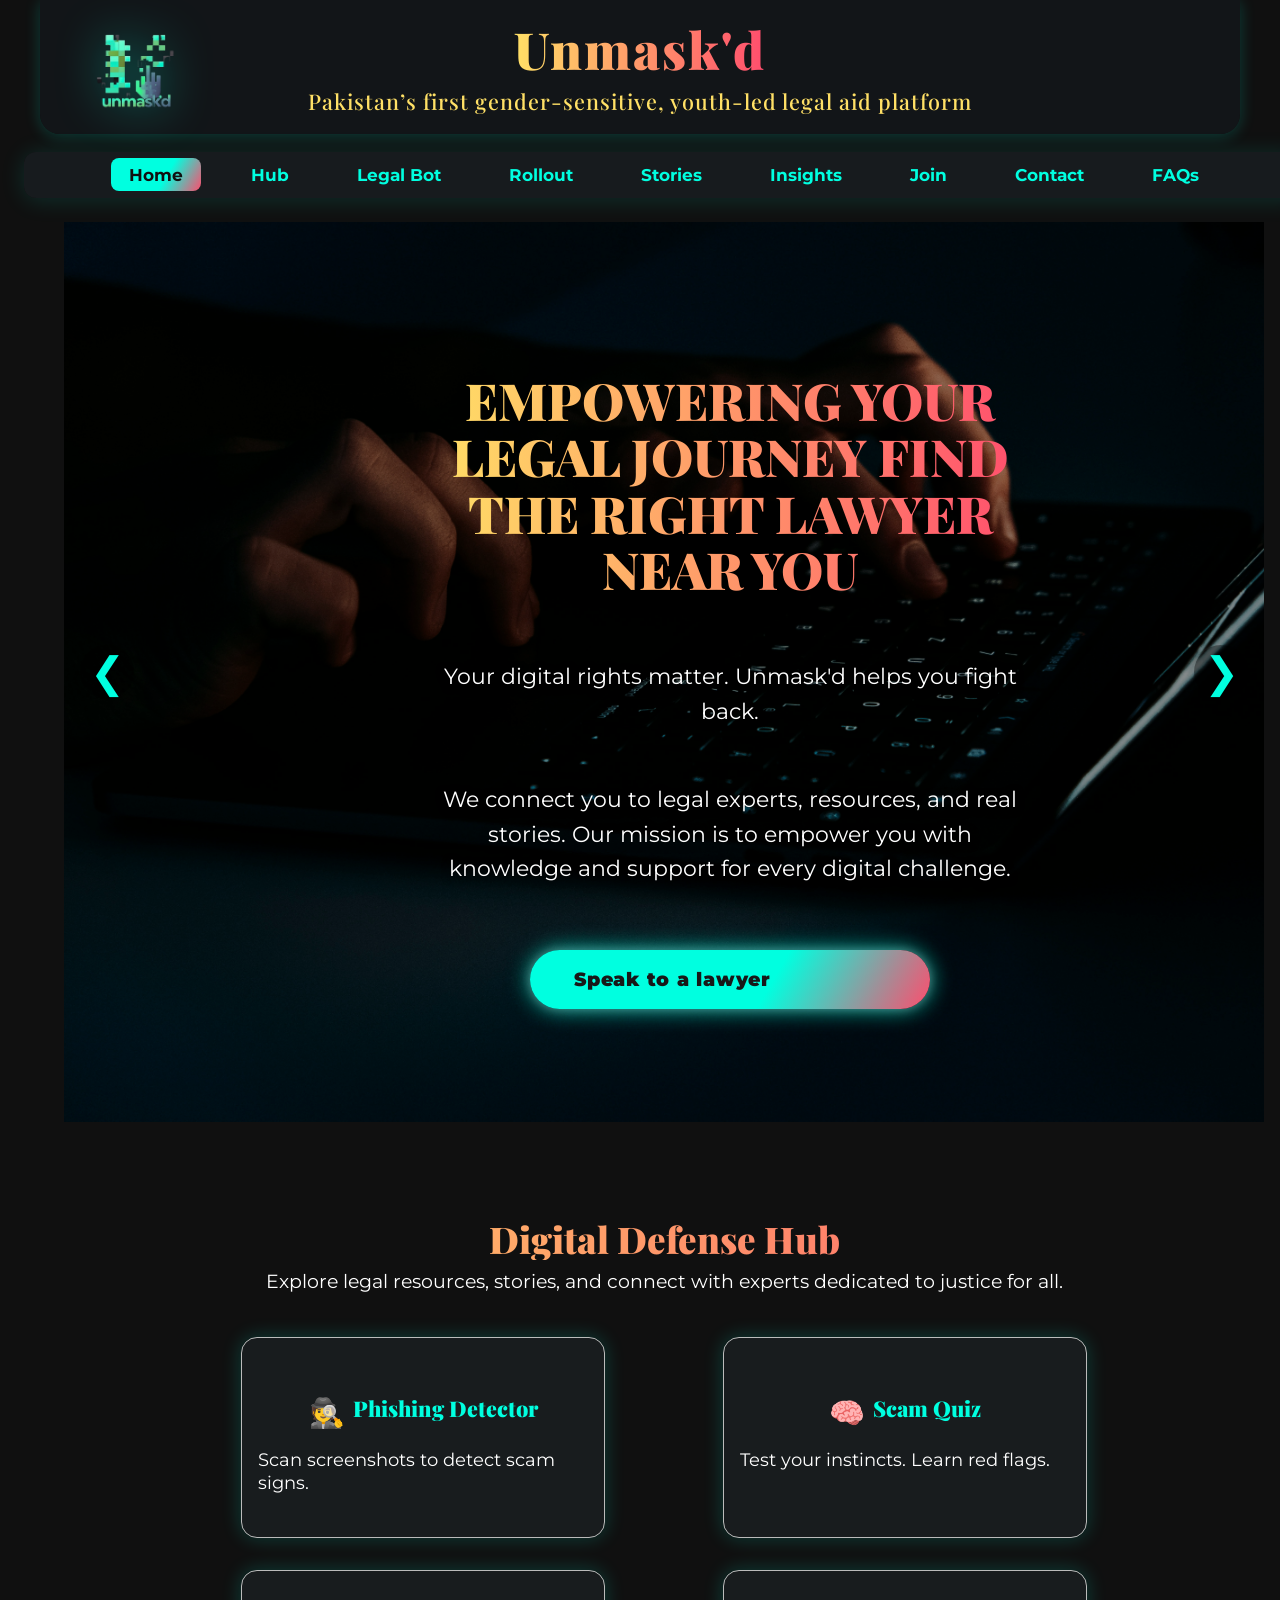
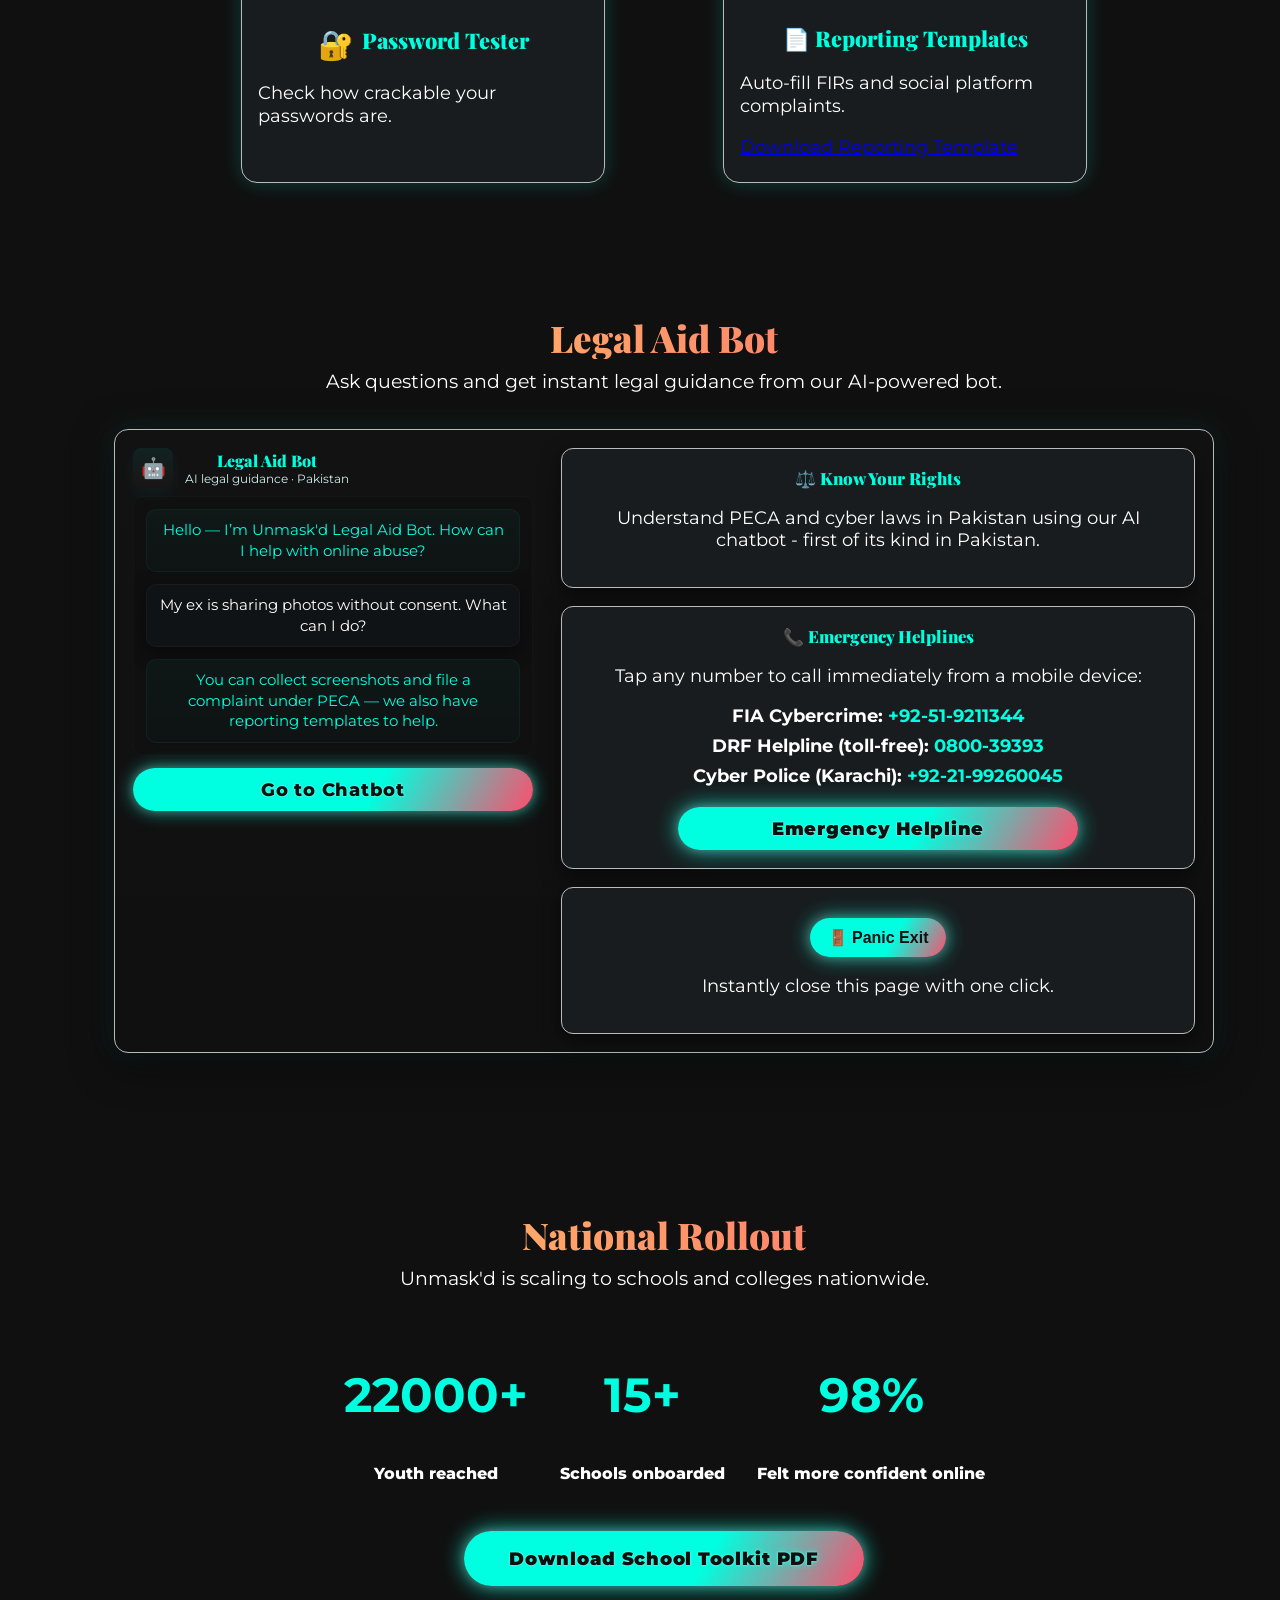
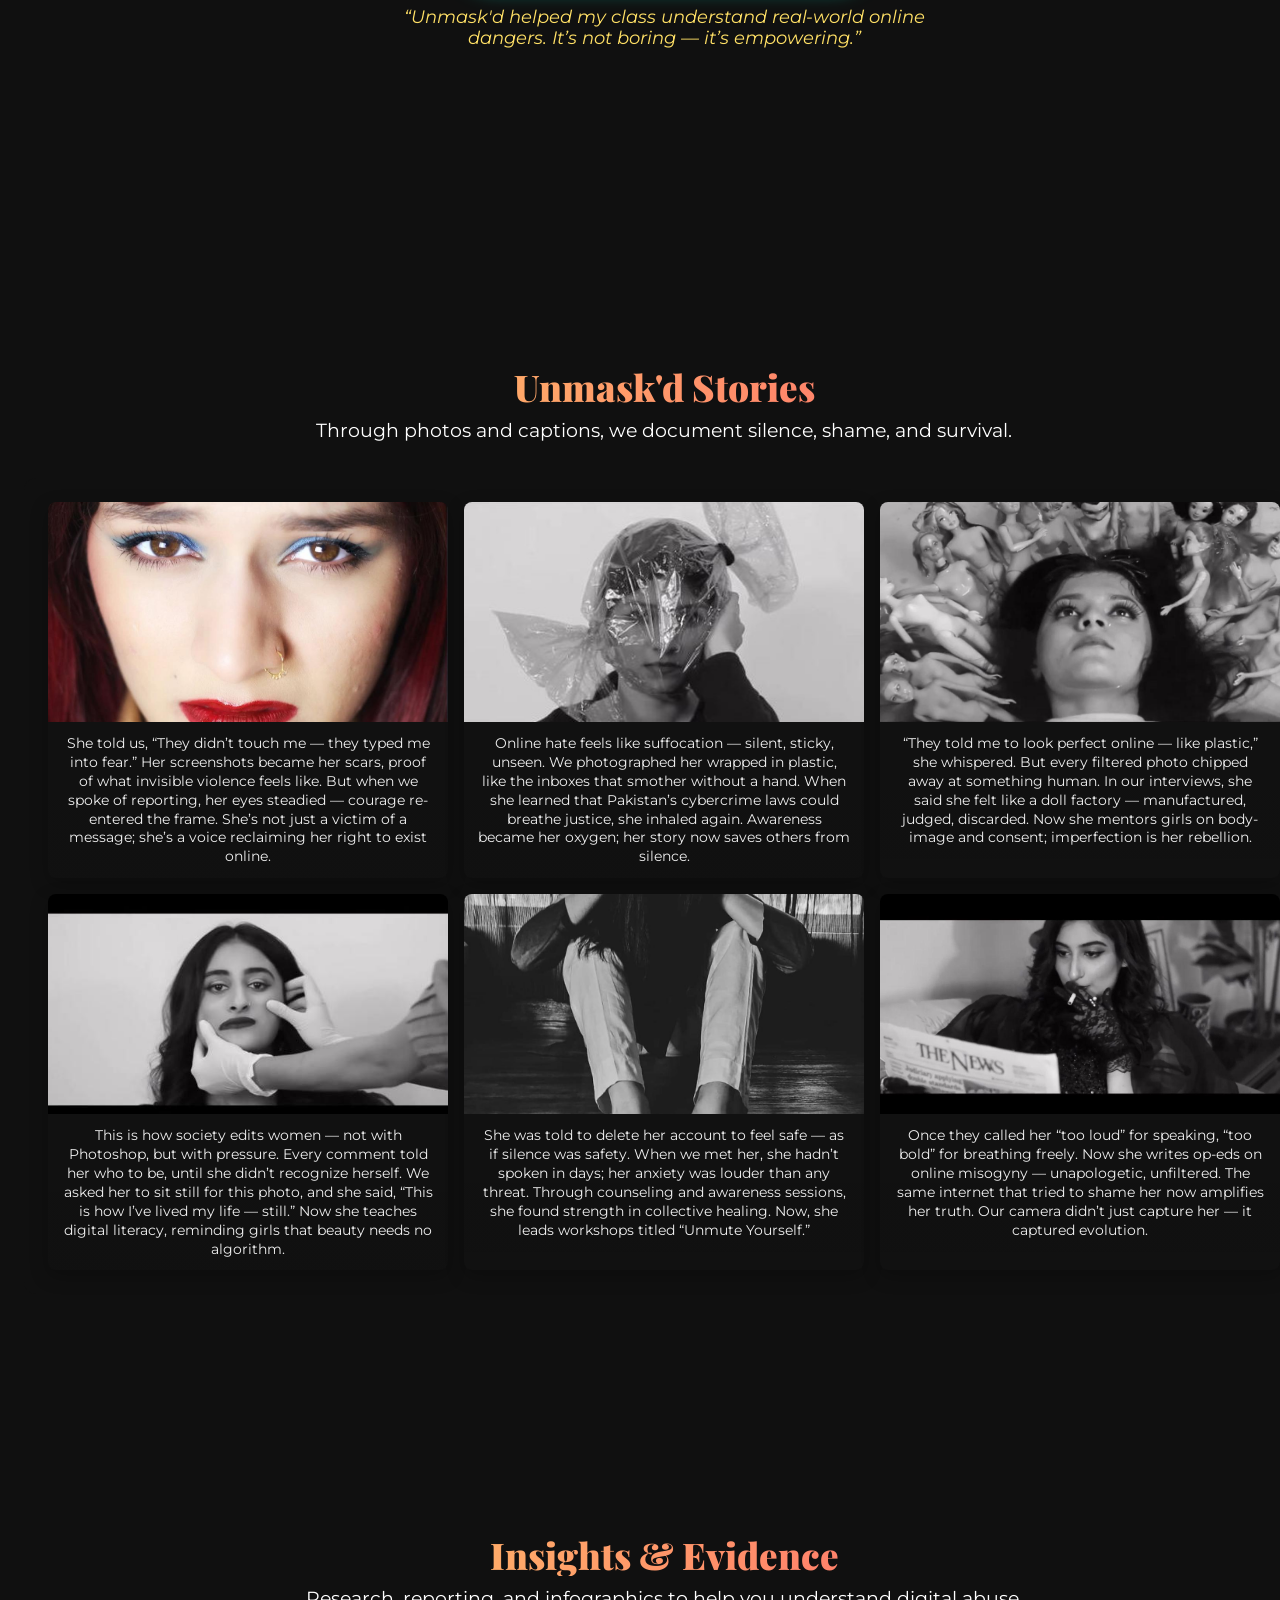
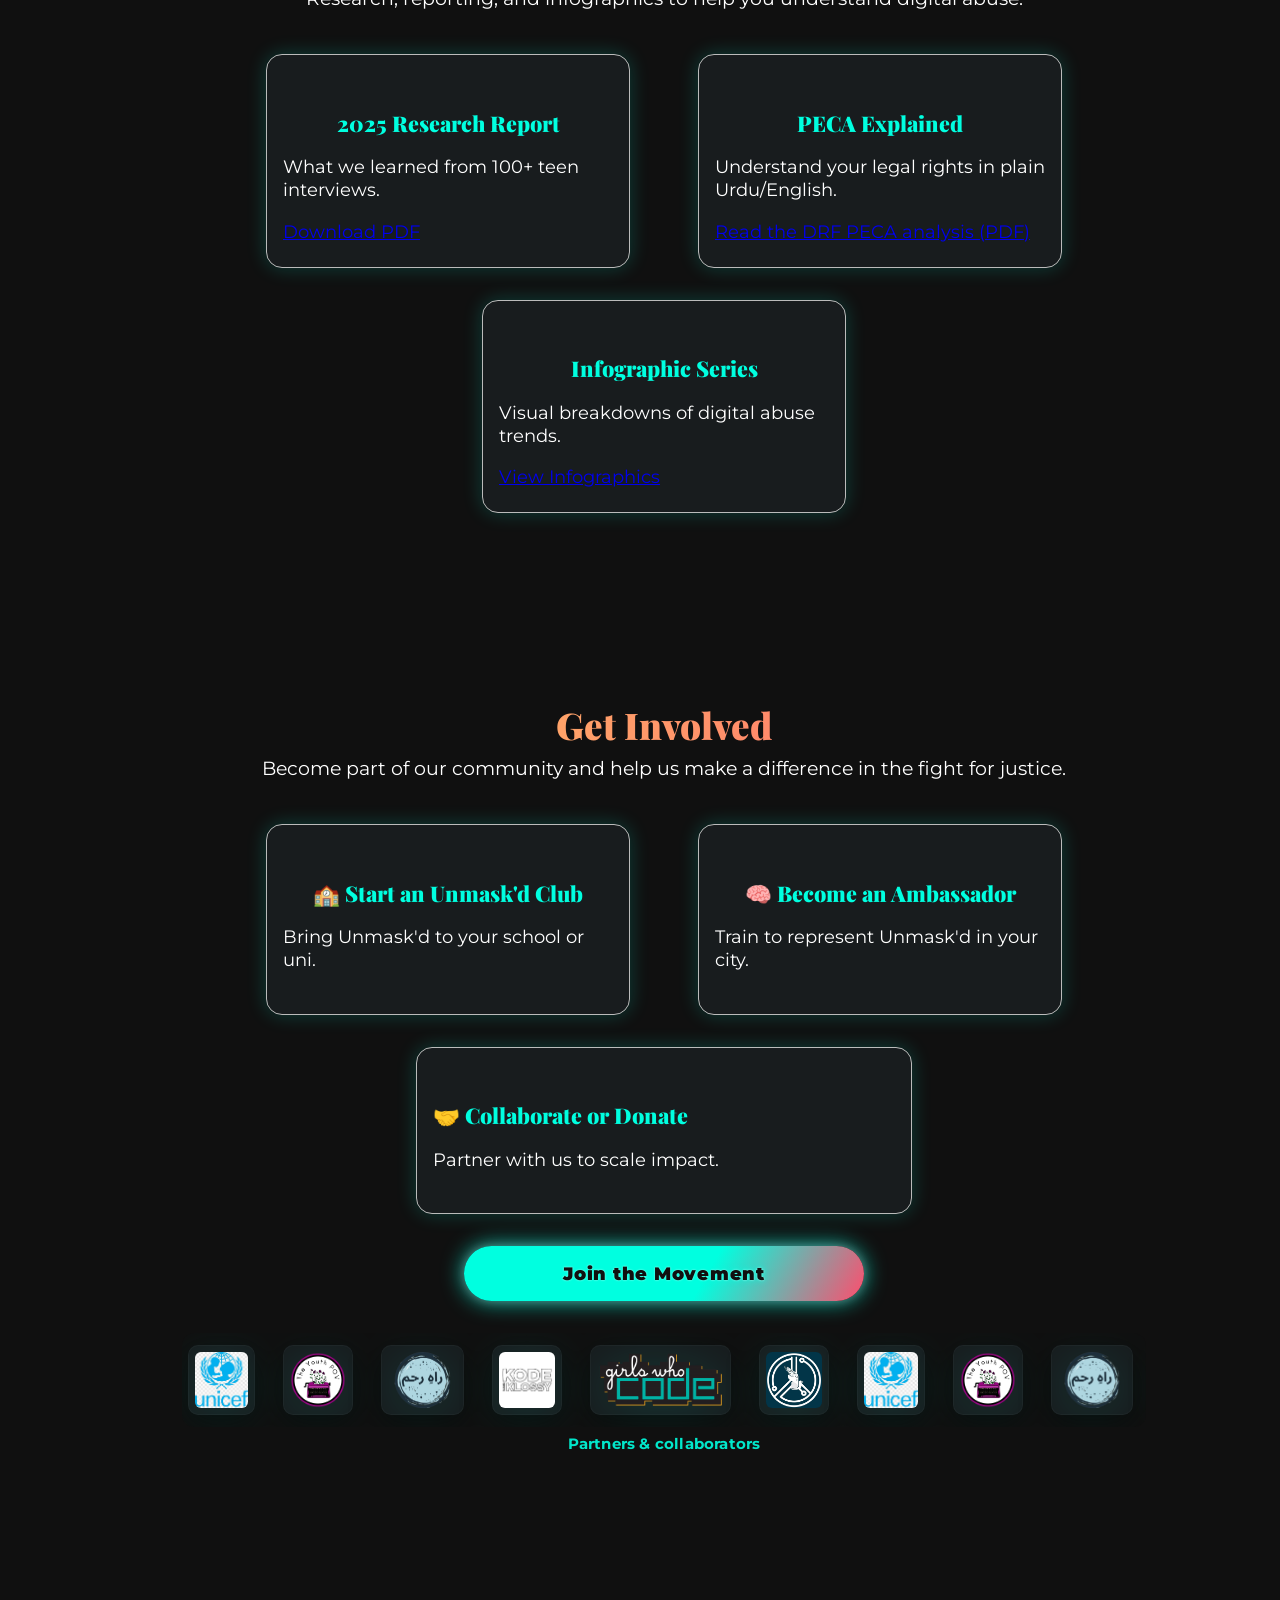
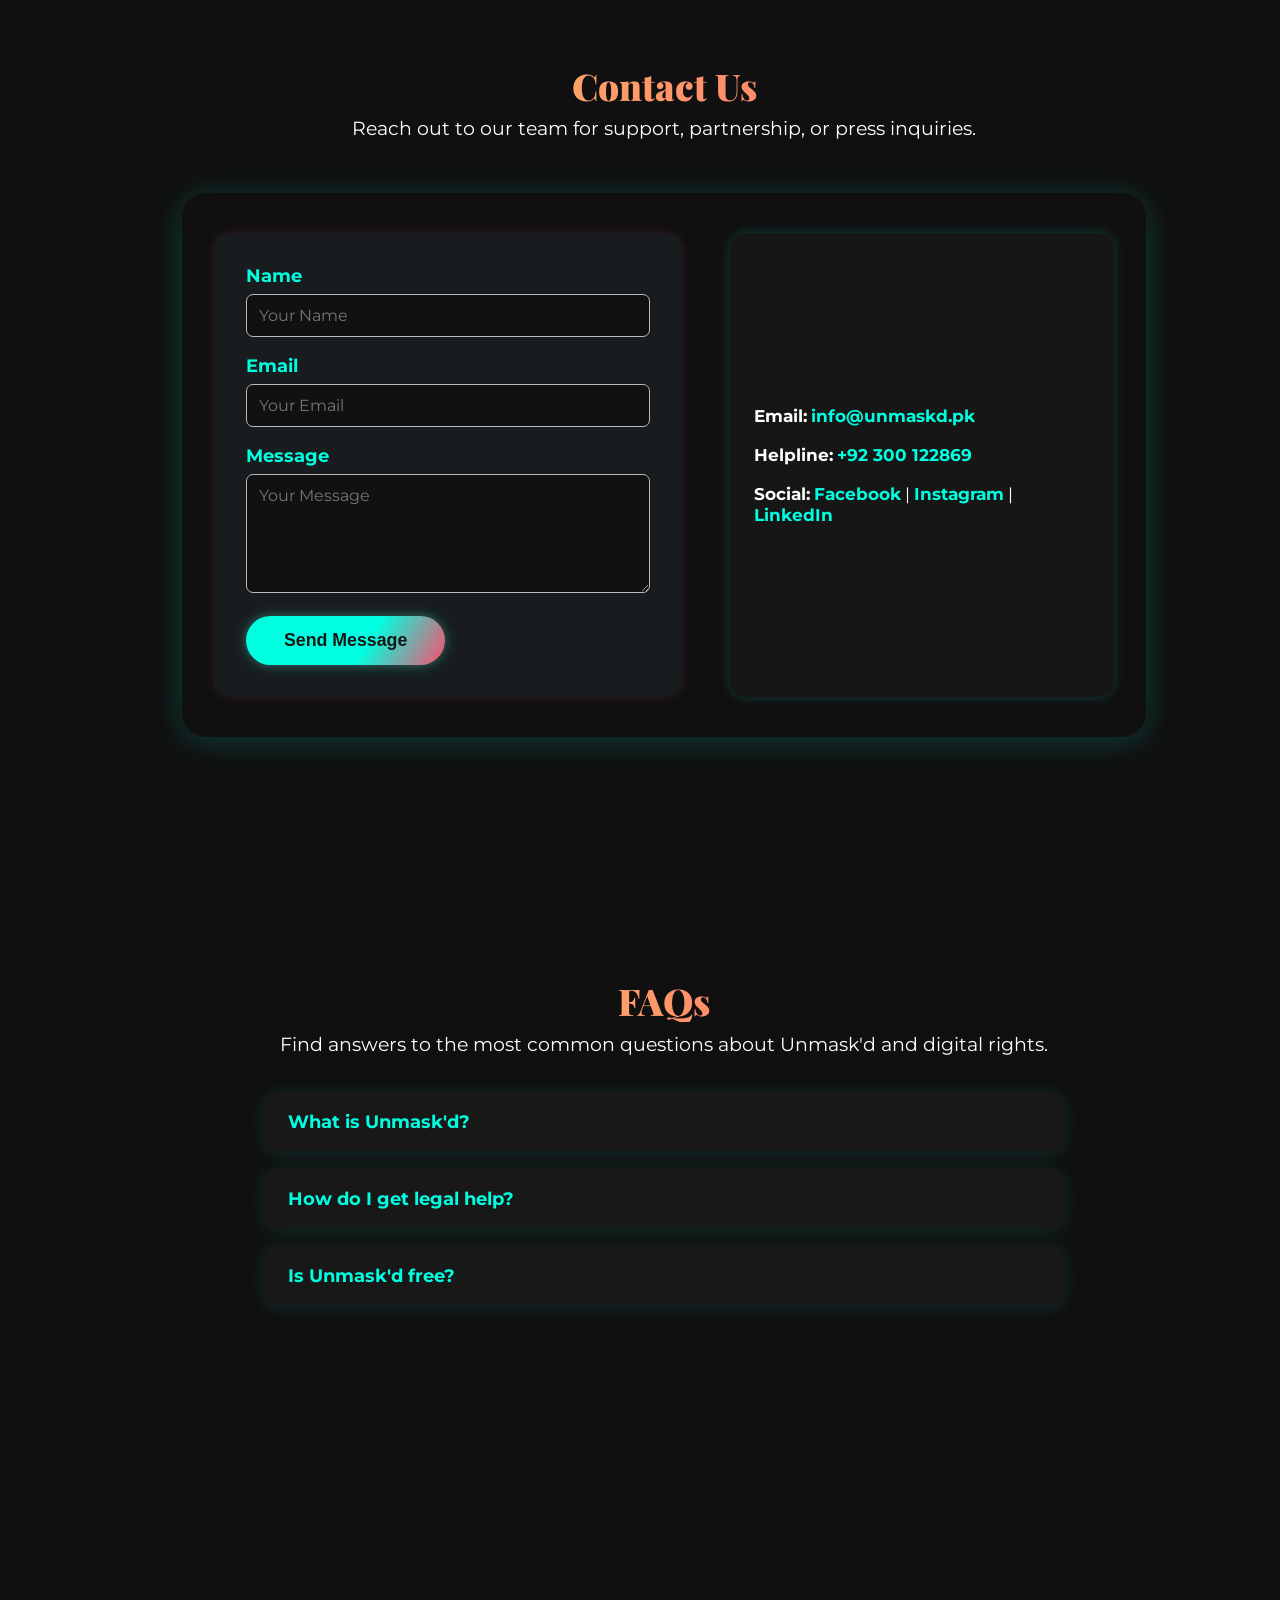
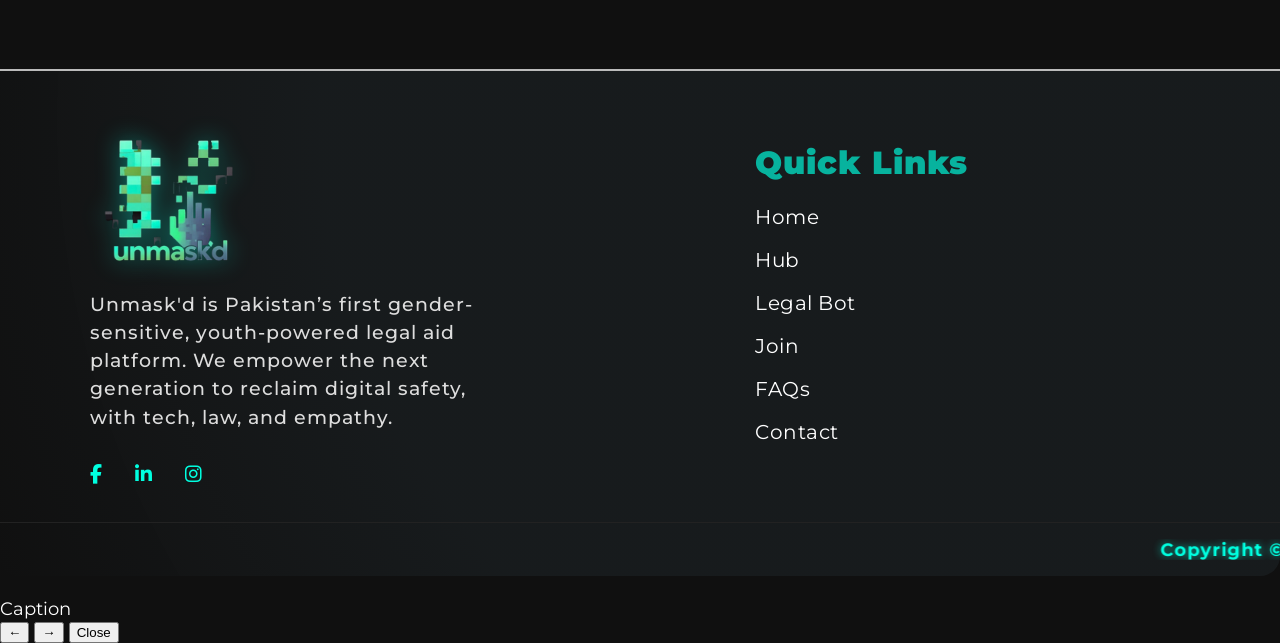
==== commit 4e5e6f9c: "Update index.html" ====
--- a/index.html
+++ b/index.html
@@ -407,7 +407,7 @@
         <div class="contact-info">
           <div><strong>Email:</strong> <a href="mailto:info@unmaskd.pk">info@unmaskd.pk</a></div>
           <div><strong>Helpline:</strong> <a href="tel:+92300122869">+92 300 122869</a></div>
-          <div><strong>Social:</strong> <a href="https://facebook.com/unmaskd.pk" target="_blank">Facebook</a> | <a href="https://instagram.com/unmaskd.pk" target="_blank">Instagram</a> | <a href="https://linkedin.com/company/unmaskd" target="_blank">LinkedIn</a></div>
+          <div><strong>Social:</strong> <a href="https://facebook.com/unmaskd.pk" target="_blank">Facebook</a> | <a href="https://www.instagram.com/unmaskd.pk/" target="_blank">Instagram</a> | <a href="https://linkedin.com/company/unmaskd" target="_blank">LinkedIn</a></div>
         </div>
       </div>
     </section>
@@ -434,7 +434,7 @@
         <div class="footer-socials">
           <a href="https://facebook.com/unmaskd.pk" target="_blank" aria-label="Facebook"><i class="fa-brands fa-facebook-f"></i></a>
           <a href="https://linkedin.com/company/unmaskd" target="_blank" aria-label="LinkedIn"><i class="fa-brands fa-linkedin-in"></i></a>
-          <a href="https://instagram.com/unmaskd.pk" target="_blank" aria-label="Instagram"><i class="fa-brands fa-instagram"></i></a>
+          <a href="https://www.instagram.com/unmaskd.pk/" target="_blank" aria-label="Instagram"><i class="fa-brands fa-instagram"></i></a>
         </div>
       </div>
       <div class="footer-col right">
